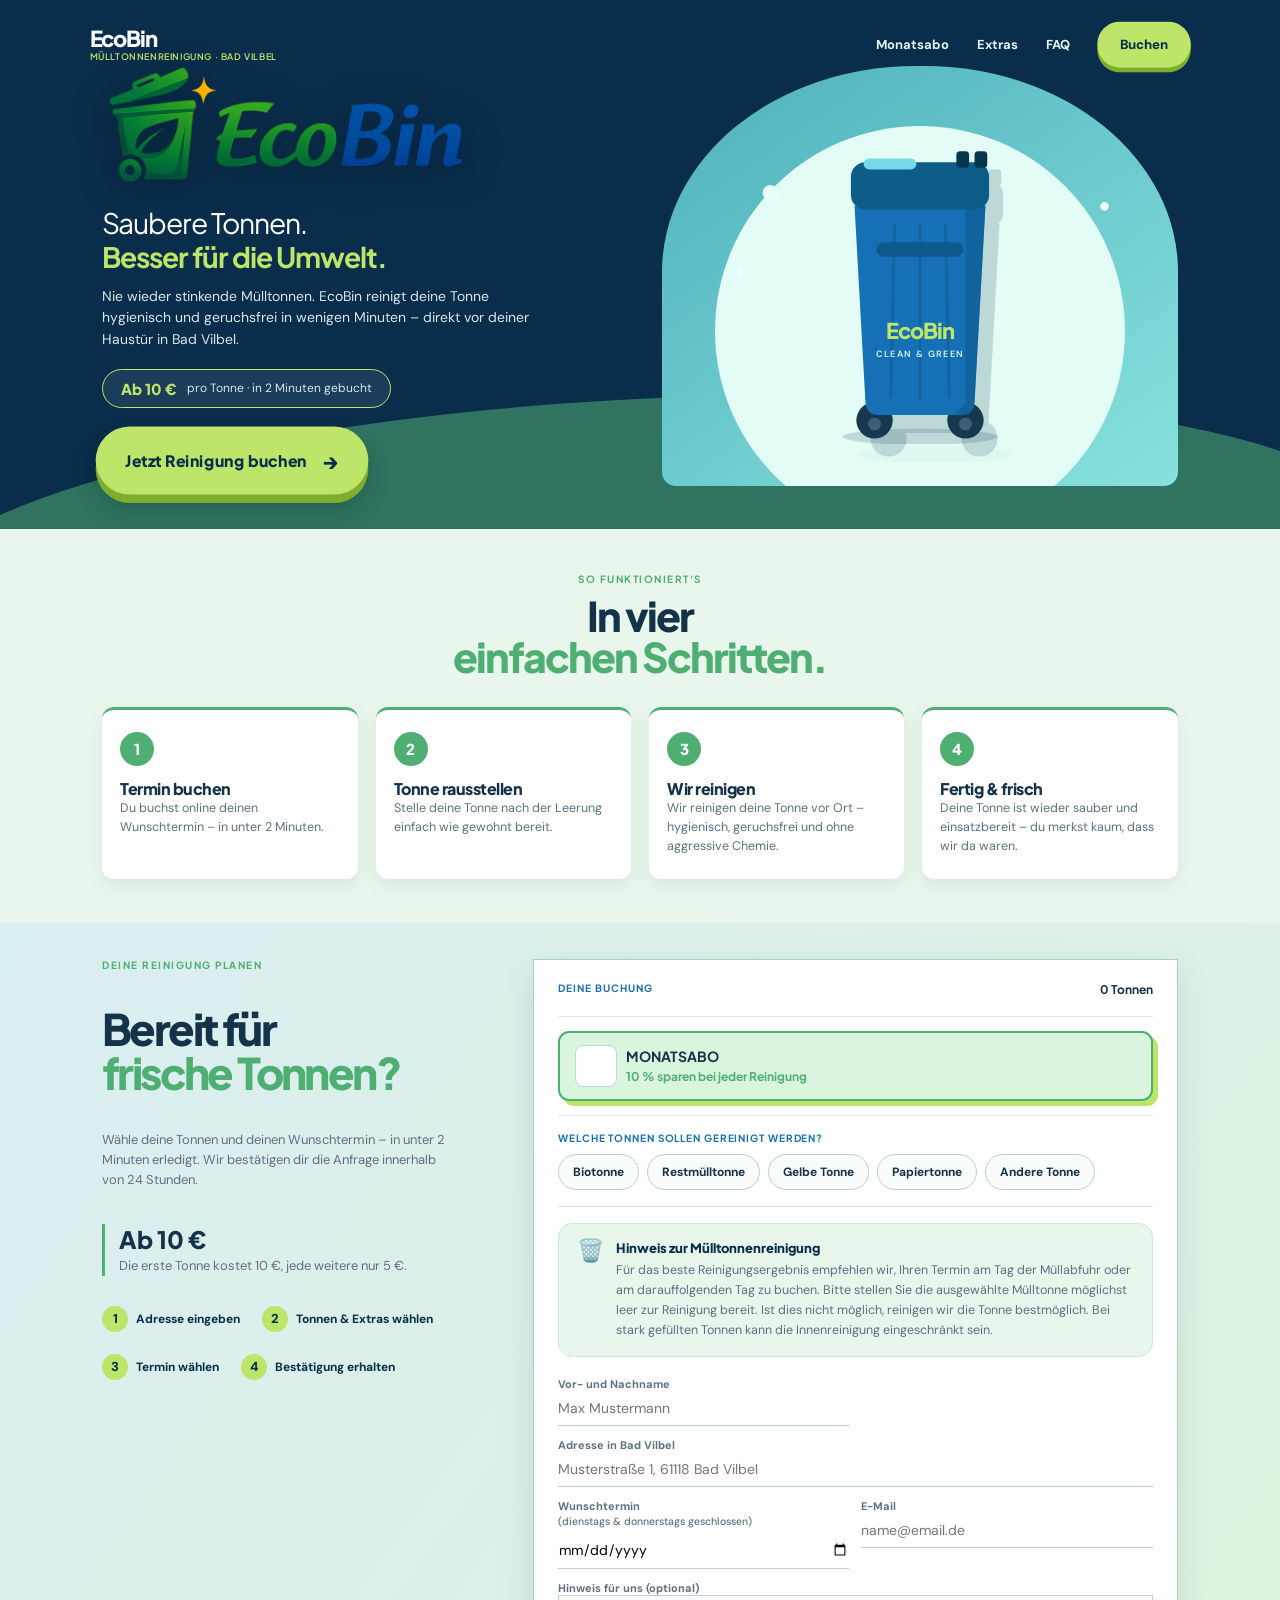
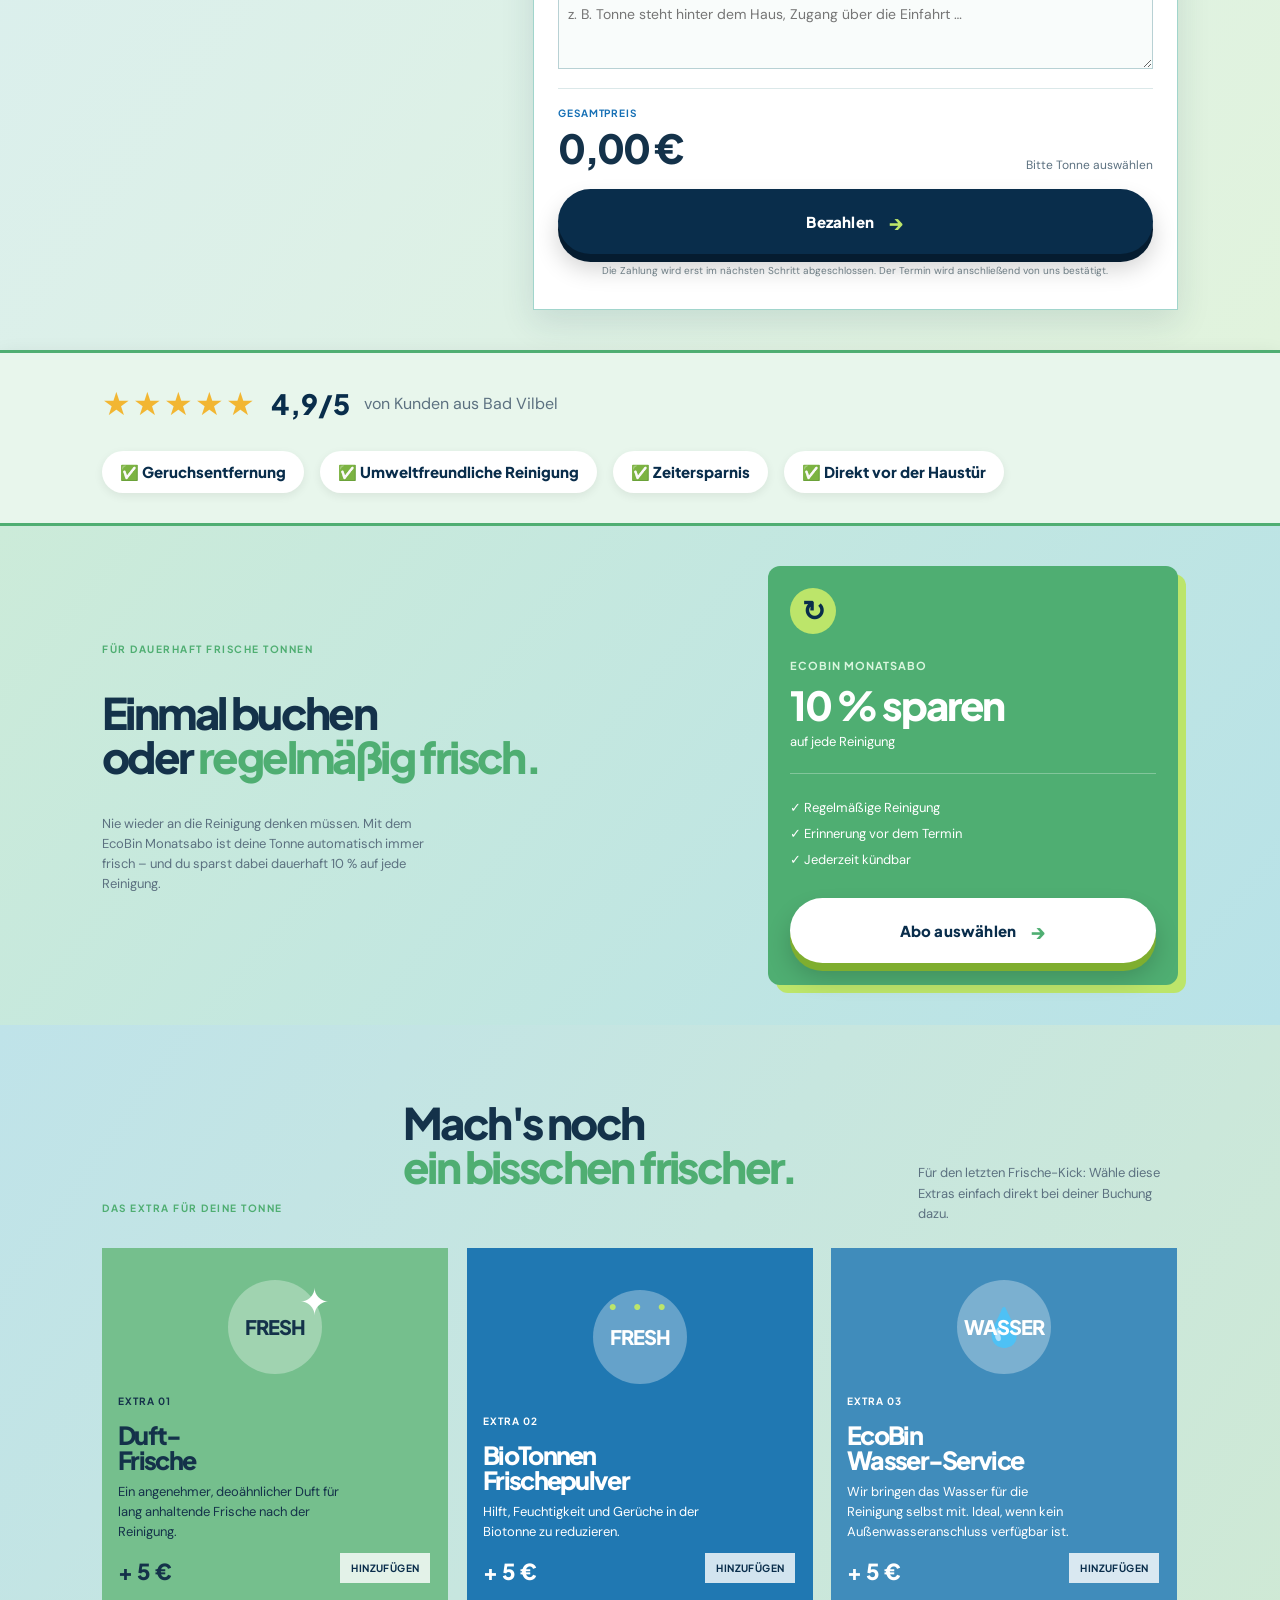
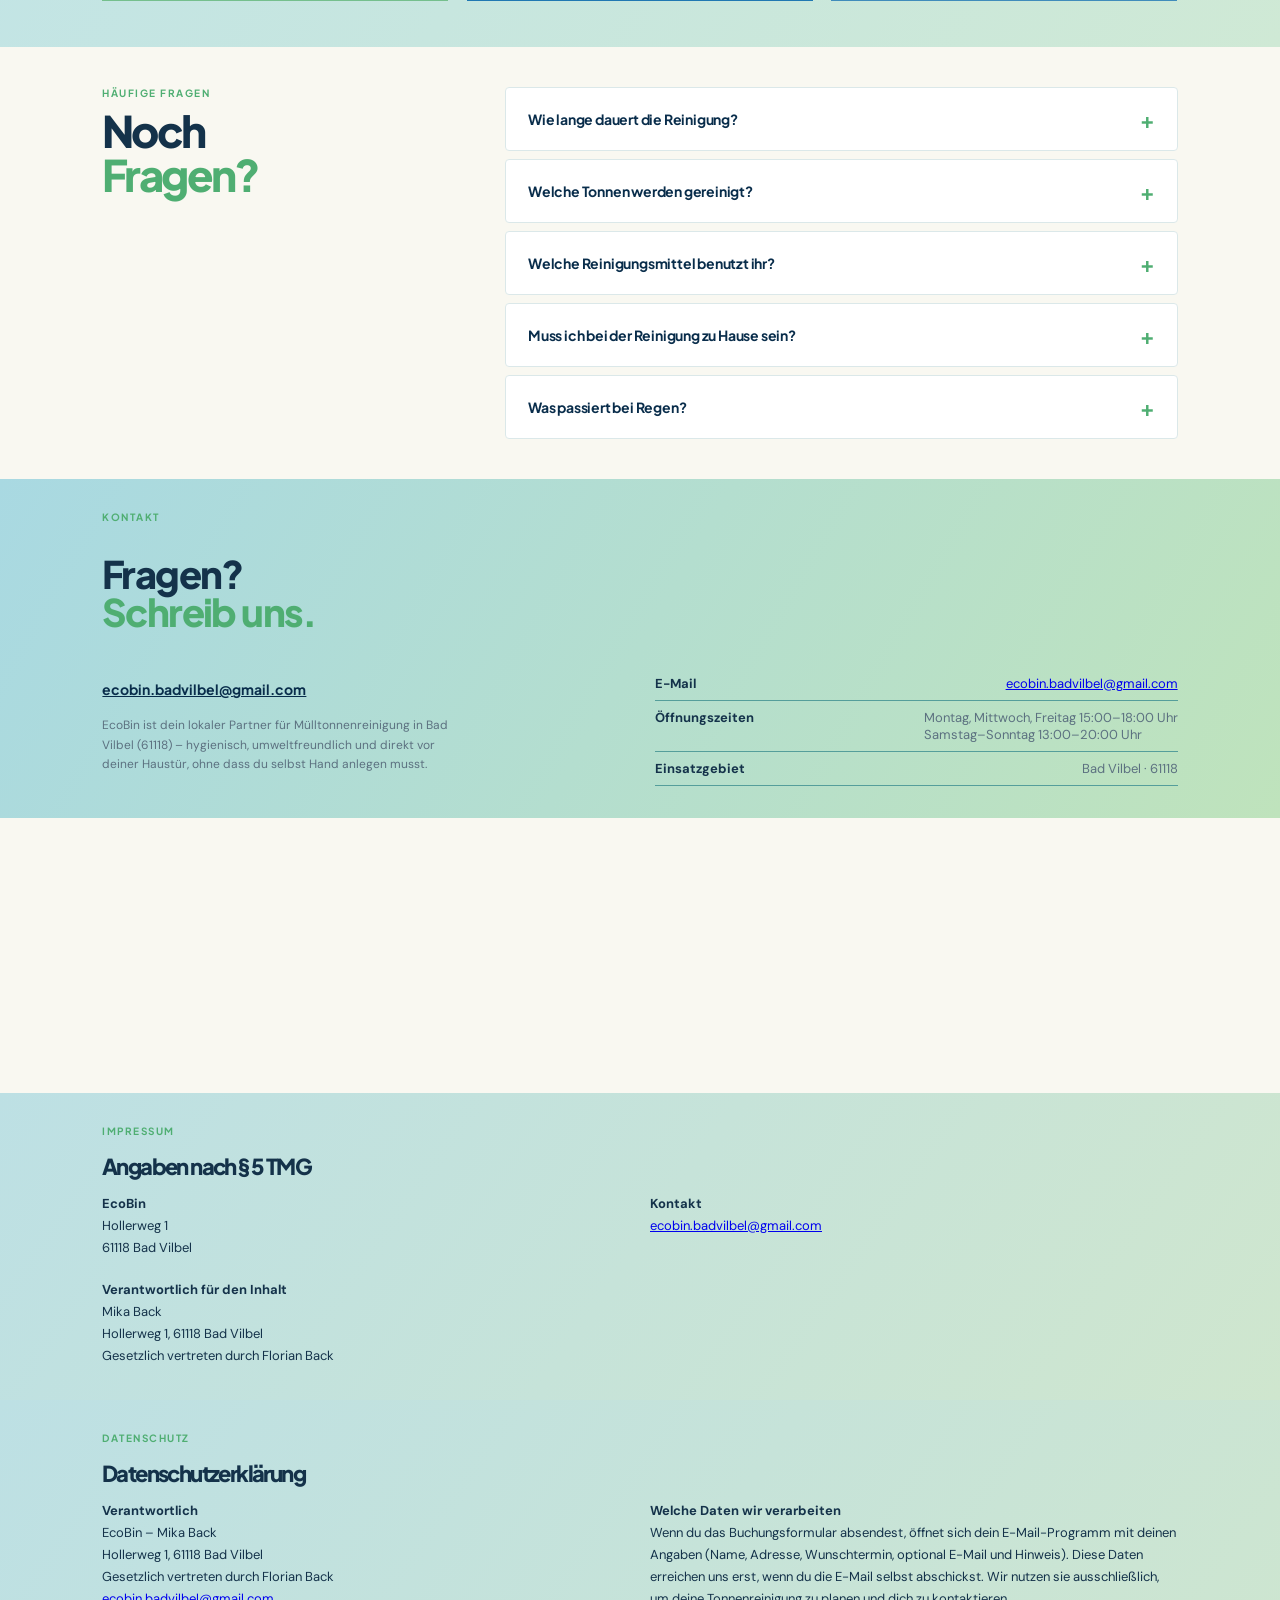
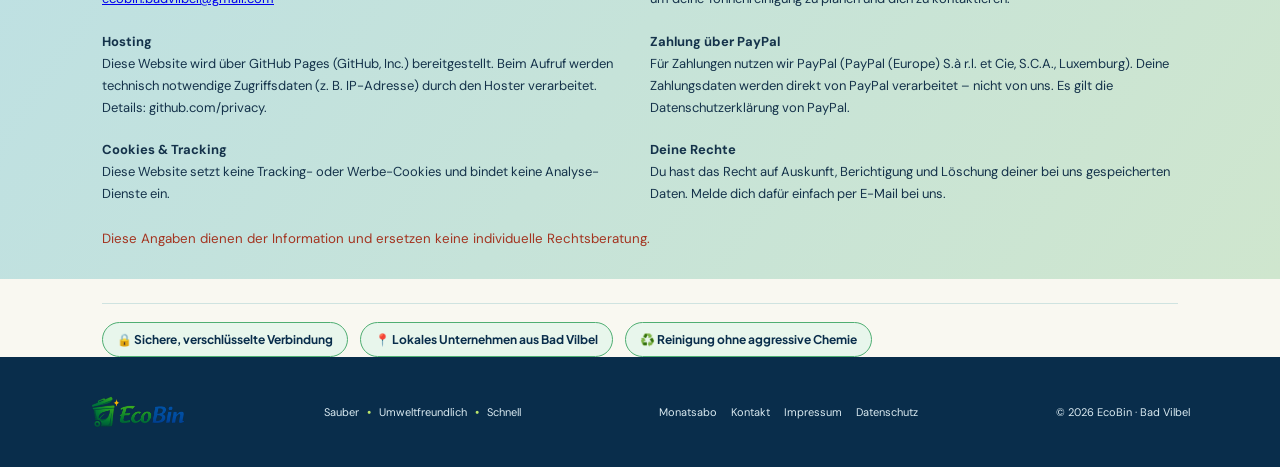
==== index.html @ 5723965d "Add files via upload" ====
<!doctype html><html lang="de"><head><meta charset="UTF-8"><meta name="viewport" content="width=device-width,initial-scale=1"><title>Mülltonnenreinigung Bad Vilbel | EcoBin – saubere Tonnen ohne Gestank</title><meta name="description" content="EcoBin reinigt deine Mülltonne in Bad Vilbel (61118) hygienisch, geruchsfrei und umweltbewusst – direkt vor deiner Haustür. Jetzt Reinigung online buchen."><meta name="keywords" content="Mülltonnenreinigung Bad Vilbel, Biotonne reinigen lassen, Mülltonnen Waschservice Frankfurt Umgebung, Tonnenreinigung"><meta property="og:title" content="EcoBin | Mülltonnenreinigung Bad Vilbel"><meta property="og:description" content="Saubere Tonnen, besser für die Umwelt. Buche deine Mülltonnenreinigung in Bad Vilbel in wenigen Klicks."><meta property="og:type" content="website"><meta property="og:image" content="https://ecobin-badvilbel.de/logo.png"><meta property="og:locale" content="de_DE"><meta name="twitter:card" content="summary"><meta name="theme-color" content="#092d4b"><link rel="canonical" href="https://ecobin-badvilbel.de/"><link rel="icon" href="logo.png"><link rel="apple-touch-icon" href="logo.png"><link rel="preconnect" href="https://fonts.googleapis.com"><link rel="preconnect" href="https://fonts.gstatic.com" crossorigin><link href="https://fonts.googleapis.com/css2?family=DM+Sans:wght@400;500;600;700&family=Plus+Jakarta+Sans:wght@600;700;800&display=swap" rel="stylesheet"><link rel="stylesheet" href="styles.css"><script type="application/ld+json">{"@context":"https://schema.org","@type":"LocalBusiness","name":"EcoBin","description":"Mülltonnenreinigung in Bad Vilbel – hygienisch, geruchsfrei und umweltbewusst.","areaServed":{"@type":"City","name":"Bad Vilbel"},"address":{"@type":"PostalAddress","addressLocality":"Bad Vilbel","postalCode":"61118","addressCountry":"DE"},"priceRange":"€€"}</script></head><body>
<a class="skip-link" href="#top">Zum Inhalt springen</a>
<header class="header"><a class="brand" href="#top"><span>EcoBin</span><small class="brand-tag">Mülltonnenreinigung · Bad Vilbel</small></a><button class="menu" type="button" aria-label="Menü öffnen" aria-expanded="false" aria-controls="site-nav"><i></i><i></i></button><nav id="site-nav"><a href="#abo">Monatsabo</a><a href="#extras">Extras</a><a href="#faq">FAQ</a><a class="nav-button" href="#buchen">Buchen</a></nav></header><main id="top">
<section class="hero"><div class="hero-copy"><img class="hero-logo-img" src="logo.png" alt="EcoBin Logo" width="368" height="130"><p class="hero-slogan">Saubere Tonnen.<br><strong>Besser für die Umwelt.</strong></p><p class="lead">Nie wieder stinkende Mülltonnen. EcoBin reinigt deine Tonne hygienisch und geruchsfrei in wenigen Minuten – direkt vor deiner Haustür in Bad Vilbel.</p><div class="hero-price-badge"><b>Ab 10 €</b><span>pro Tonne · in 2 Minuten gebucht</span></div><a class="button green-button" href="#buchen">Jetzt Reinigung buchen <span>→</span></a></div><div class="hero-art"><div class="halo"></div><div class="drop drop-one">●</div><div class="drop drop-two">●</div><div class="sparkle spark-one">✦</div><div class="sparkle spark-two">✦</div><div class="hero-bin"><svg viewBox="0 0 200 330" xmlns="http://www.w3.org/2000/svg" role="img" aria-label="Blaue Mülltonne vor dem Haus"><ellipse cx="100" cy="322" rx="85" ry="9" fill="#04263d" opacity=".16"/><circle cx="50" cy="304" r="20" fill="#17384f"/><circle cx="150" cy="304" r="20" fill="#17384f"/><circle cx="50" cy="308" r="7" fill="#3d5f78"/><circle cx="150" cy="308" r="7" fill="#3d5f78"/><path d="M28,68 L172,68 L160,284 Q159,298 145,298 L55,298 Q41,298 40,284 Z" fill="#1670b5"/><path d="M150,68 L172,68 L160,284 Q159,298 145,298 L138,298 L150,284 Z" fill="#0d598b" opacity=".55"/><line x1="72" y1="90" x2="68" y2="278" stroke="#0d598b" stroke-width="3" opacity=".5" stroke-linecap="round"/><line x1="100" y1="90" x2="100" y2="282" stroke="#0d598b" stroke-width="3" opacity=".5" stroke-linecap="round"/><line x1="128" y1="90" x2="132" y2="278" stroke="#0d598b" stroke-width="3" opacity=".5" stroke-linecap="round"/><rect x="52" y="108" width="96" height="16" rx="8" fill="#0d598b"/><text x="100" y="215" text-anchor="middle" font-family="'Plus Jakarta Sans',sans-serif" font-weight="800" font-size="24" letter-spacing="-1" fill="#bce56a">EcoBin</text><text x="100" y="234" text-anchor="middle" font-family="'DM Sans',sans-serif" font-weight="600" font-size="10" letter-spacing="1.5" fill="#d5f6f6">CLEAN &amp; GREEN</text><rect x="24" y="20" width="152" height="52" rx="16" fill="#0e5d89"/><rect x="140" y="8" width="14" height="18" rx="4" fill="#06364d"/><rect x="160" y="8" width="14" height="18" rx="4" fill="#06364d"/><rect x="38" y="16" width="58" height="12" rx="6" fill="#75d9e7"/></svg></div></div></section>
<section class="process reveal" id="ablauf"><div class="process-head"><p class="eyebrow blue">SO FUNKTIONIERT'S</p><h2>In vier<br><em>einfachen Schritten.</em></h2></div><ol class="process-steps"><li><span>1</span><div><h3>Termin buchen</h3><p>Du buchst online deinen Wunschtermin – in unter 2 Minuten.</p></div></li><li><span>2</span><div><h3>Tonne rausstellen</h3><p>Stelle deine Tonne nach der Leerung einfach wie gewohnt bereit.</p></div></li><li><span>3</span><div><h3>Wir reinigen</h3><p>Wir reinigen deine Tonne vor Ort – hygienisch, geruchsfrei und ohne aggressive Chemie.</p></div></li><li><span>4</span><div><h3>Fertig &amp; frisch</h3><p>Deine Tonne ist wieder sauber und einsatzbereit – du merkst kaum, dass wir da waren.</p></div></li></ol></section>
<section class="booking" id="buchen"><div class="booking-title reveal"><p class="eyebrow blue">DEINE REINIGUNG PLANEN</p><h2>Bereit für<br><em>frische Tonnen?</em></h2><p>Wähle deine Tonnen und deinen Wunschtermin – in unter 2 Minuten erledigt. Wir bestätigen dir die Anfrage innerhalb von 24 Stunden.</p><div class="price-rule"><b>Ab 10 €</b><span>Die erste Tonne kostet 10 €, jede weitere nur 5 €.</span></div><ol class="steps"><li><b>1</b><span>Adresse eingeben</span></li><li><b>2</b><span>Tonnen &amp; Extras wählen</span></li><li><b>3</b><span>Termin wählen</span></li><li><b>4</b><span>Bestätigung erhalten</span></li></ol></div><form id="booking-form" class="booking-form reveal"><div class="form-top"><span>DEINE BUCHUNG</span><strong id="summary-count">0 Tonnen</strong></div><div class="subscription-row"><label class="subscription-check"><input id="subscription-toggle" type="checkbox"><span></span><b>MONATSABO<br><small>10 % sparen bei jeder Reinigung</small></b></label></div><div class="bin-select" role="group" aria-labelledby="bin-select-label"><small id="bin-select-label">WELCHE TONNEN SOLLEN GEREINIGT WERDEN?</small><div class="bin-checkboxes"><div class="bin-item"><label><input type="checkbox" name="binType" value="Biotonne"><span>Biotonne</span></label><div class="bin-item-qty" data-std-key="Biotonne" hidden><button type="button" data-std-qty="-1" aria-label="Weniger Biotonnen">−</button><output>1</output><button type="button" data-std-qty="1" aria-label="Mehr Biotonnen">+</button><input type="hidden" name="binQtyBiotonne" value="1"></div></div><div class="bin-item"><label><input type="checkbox" name="binType" value="Restmülltonne"><span>Restmülltonne</span></label><div class="bin-item-qty" data-std-key="Restmülltonne" hidden><button type="button" data-std-qty="-1" aria-label="Weniger Restmülltonnen">−</button><output>1</output><button type="button" data-std-qty="1" aria-label="Mehr Restmülltonnen">+</button><input type="hidden" name="binQtyRestmuelltonne" value="1"></div></div><div class="bin-item"><label><input type="checkbox" name="binType" value="Gelbe Tonne"><span>Gelbe Tonne</span></label><div class="bin-item-qty" data-std-key="Gelbe Tonne" hidden><button type="button" data-std-qty="-1" aria-label="Weniger Gelbe Tonnen">−</button><output>1</output><button type="button" data-std-qty="1" aria-label="Mehr Gelbe Tonnen">+</button><input type="hidden" name="binQtyGelbeTonne" value="1"></div></div><div class="bin-item"><label><input type="checkbox" name="binType" value="Papiertonne"><span>Papiertonne</span></label><div class="bin-item-qty" data-std-key="Papiertonne" hidden><button type="button" data-std-qty="-1" aria-label="Weniger Papiertonnen">−</button><output>1</output><button type="button" data-std-qty="1" aria-label="Mehr Papiertonnen">+</button><input type="hidden" name="binQtyPapiertonne" value="1"></div></div><div class="bin-item"><label><input id="bin-other-check" type="checkbox" name="binType" value="Andere Tonne"><span>Andere Tonne</span></label></div></div><div id="bin-other-wrap" class="bin-other-field" hidden><small>Wie viele Tonnen der jeweiligen Art?</small><div class="bin-other-qty"><div class="bin-qty-row" data-key="normal"><div><b>Sonstige Tonne</b><small>z. B. Elektronikmülltonne · gleiche Größe wie eine normale Tonne, aber keine Bio-, Rest-, Gelbe oder Papiertonne</small></div><div class="quantity"><button type="button" data-qty="-1">−</button><output>0</output><button type="button" data-qty="1">+</button><input type="hidden" name="otherBinQtyNormal" value="0"></div></div><div class="bin-qty-row" data-key="gross"><div><b>Große Mülltonne</b><small>15 € je Tonne</small></div><div class="quantity"><button type="button" data-qty="-1">−</button><output>0</output><button type="button" data-qty="1">+</button><input type="hidden" name="otherBinQtyGross" value="0"></div></div><div class="bin-qty-row" data-key="container"><div><b>Container</b><small>30 € je Container</small></div><div class="quantity"><button type="button" data-qty="-1">−</button><output>0</output><button type="button" data-qty="1">+</button><input type="hidden" name="otherBinQtyContainer" value="0"></div></div></div><label class="bin-other-desc">Beschreibung<textarea name="otherBinDescription" placeholder="z. B. Standort, Größe, Zugang …"></textarea></label></div></div><div class="info-notice"><span class="info-notice-icon" aria-hidden="true">🗑️</span><div><strong>Hinweis zur Mülltonnenreinigung</strong><p>Für das beste Reinigungsergebnis empfehlen wir, Ihren Termin am Tag der Müllabfuhr oder am darauffolgenden Tag zu buchen. Bitte stellen Sie die ausgewählte Mülltonne möglichst leer zur Reinigung bereit. Ist dies nicht möglich, reinigen wir die Tonne bestmöglich. Bei stark gefüllten Tonnen kann die Innenreinigung eingeschränkt sein.</p></div></div><div class="form-grid"><label>Vor- und Nachname<input required name="name" placeholder="Max Mustermann" autocomplete="name"></label><label class="wide">Adresse in Bad Vilbel<input required name="address" placeholder="Musterstraße 1, 61118 Bad Vilbel" autocomplete="street-address"></label><label>Wunschtermin <small class="closed-note">(dienstags &amp; donnerstags geschlossen)</small><input id="requested-date" required name="date" type="date"></label><label>E-Mail<input id="customer-email" required name="email" type="email" placeholder="name@email.de" autocomplete="email"></label><label class="wide">Hinweis für uns (optional)<textarea name="note" placeholder="z. B. Tonne steht hinter dem Haus, Zugang über die Einfahrt …"></textarea></label></div><p id="validation-message" class="validation-message" hidden></p><div class="booking-total"><div><small>GESAMTPREIS</small><strong id="total-price">0,00 €</strong></div><p id="price-note">Bitte Tonne auswählen</p></div><button class="button dark-button" type="submit">Bezahlen <span>→</span></button><p class="form-legal">Die Zahlung wird erst im nächsten Schritt abgeschlossen. Der Termin wird anschließend von uns bestätigt.</p></form></section>
<section class="trust-bar"><div class="trust-rating" role="img" aria-label="Bewertung 4,9 von 5 Sternen, von Kunden aus Bad Vilbel"><span class="stars" aria-hidden="true">★★★★★</span><b aria-hidden="true">4,9/5</b><span aria-hidden="true">von Kunden aus Bad Vilbel</span></div><ul class="trust-points"><li>✅ Geruchsentfernung</li><li>✅ Umweltfreundliche Reinigung</li><li>✅ Zeitersparnis</li><li>✅ Direkt vor der Haustür</li></ul></section>
<section class="subscription" id="abo"><div class="subscription-copy reveal"><p class="eyebrow blue">FÜR DAUERHAFT FRISCHE TONNEN</p><h2>Einmal buchen<br>oder <em>regelmäßig frisch.</em></h2><p>Nie wieder an die Reinigung denken müssen. Mit dem EcoBin Monatsabo ist deine Tonne automatisch immer frisch – und du sparst dabei dauerhaft 10 % auf jede Reinigung.</p></div><div class="abo-card reveal"><div class="abo-icon">↻</div><p>EcoBin Monatsabo</p><h3>10 % sparen</h3><span>auf jede Reinigung</span><ul><li>✓ Regelmäßige Reinigung</li><li>✓ Erinnerung vor dem Termin</li><li>✓ Jederzeit kündbar</li></ul><a href="#buchen" data-select-subscription class="button green-button">Abo auswählen <span>→</span></a></div></section>
<section class="extras" id="extras"><div class="extras-head reveal"><p class="eyebrow blue">DAS EXTRA FÜR DEINE TONNE</p><h2>Mach's noch<br><em>ein bisschen frischer.</em></h2><p>Für den letzten Frische-Kick: Wähle diese Extras einfach direkt bei deiner Buchung dazu.</p></div><div class="extras-grid"><article class="extra-card green reveal"><div class="extra-art deodorizer"><span>✦</span><b>FRESH</b></div><div><small>EXTRA 01</small><h3>Duft-<br>Frische</h3><p>Ein angenehmer, deoähnlicher Duft für lang anhaltende Frische nach der Reinigung.</p><strong>+ 5 €</strong></div><label><input class="extra-input" type="checkbox" value="Duft-Frische" data-price="5"><span class="add-label">Hinzufügen</span></label></article><article class="extra-card blue reveal"><div class="extra-art bio-powder"><span>● ● ●</span><b>FRESH</b></div><div><small>EXTRA 02</small><h3>BioTonnen<br>Frischepulver</h3><p>Hilft, Feuchtigkeit und Gerüche in der Biotonne zu reduzieren.</p><strong>+ 5 €</strong></div><label><input class="extra-input" type="checkbox" value="BioTonnen Frischepulver" data-price="5"><span class="add-label">Hinzufügen</span></label></article><article class="extra-card water-card reveal"><div class="extra-art"><span>💧</span><b>WASSER</b></div><div><small>EXTRA 03</small><h3>EcoBin<br>Wasser-Service</h3><p>Wir bringen das Wasser für die Reinigung selbst mit. Ideal, wenn kein Außenwasseranschluss verfügbar ist.</p><strong>+ 5 €</strong></div><label><input id="water-extra" class="extra-input" type="checkbox" value="EcoBin Wasser-Service" data-price="5"><span class="add-label">Hinzufügen</span></label></article></div></section>
<section class="faq" id="faq"><div class="faq-head reveal"><p class="eyebrow blue">HÄUFIGE FRAGEN</p><h2>Noch<br><em>Fragen?</em></h2></div><div class="faq-list reveal"><details><summary>Wie lange dauert die Reinigung?</summary><p>In der Regel ist deine Tonne innerhalb weniger Minuten wieder sauber und einsatzbereit – du merkst kaum, dass wir da waren.</p></details><details><summary>Welche Tonnen werden gereinigt?</summary><p>Wir reinigen Rest-, Bio- und Papiertonnen aller gängigen Größen. Bei Bedarf sprich uns einfach im Hinweisfeld deiner Buchung an.</p></details><details><summary>Welche Reinigungsmittel benutzt ihr?</summary><p>Wir reinigen mit Zitronensäure, Natron und Essig – bewährte, umweltfreundliche Hausmittel, die zuverlässig Kalk, Schmutz und Gerüche entfernen, ohne unnötig zu belasten.</p></details><details><summary>Muss ich bei der Reinigung zu Hause sein?</summary><p>Nur wenn kein Außenwasseranschluss verfügbar ist. Alternativ bringt unser Wasser-Service das Wasser einfach selbst mit.</p></details><details><summary>Was passiert bei Regen?</summary><p>Regen ist kein Problem – deine Tonne wird trotzdem gereinigt. Nur bei Unwetter oder Sturm verschieben wir den Termin kurzfristig und melden uns rechtzeitig bei dir.</p></details></div></section>
<section class="contact-section" id="kontakt"><div><p class="eyebrow blue">KONTAKT</p><h2>Fragen?<br><em>Schreib uns.</em></h2><p><a class="email-link" href="mailto:ecobin.badvilbel@gmail.com">ecobin.badvilbel@gmail.com</a></p><p class="seo-text">EcoBin ist dein lokaler Partner für Mülltonnenreinigung in Bad Vilbel (61118) – hygienisch, umweltfreundlich und direkt vor deiner Haustür, ohne dass du selbst Hand anlegen musst.</p></div><div class="contact-details"><p><b>E-Mail</b><span><a href="mailto:ecobin.badvilbel@gmail.com">ecobin.badvilbel@gmail.com</a></span></p><p><b>Öffnungszeiten</b><span>Montag, Mittwoch, Freitag 15:00–18:00 Uhr<br>Samstag–Sonntag 13:00–20:00 Uhr</span></p><p><b>Einsatzgebiet</b><span>Bad Vilbel · 61118</span></p></div></section>
<section class="map-section reveal"><iframe title="EcoBin Einsatzgebiet Bad Vilbel" loading="lazy" referrerpolicy="no-referrer-when-downgrade" src="https://www.google.com/maps?q=Bad+Vilbel,61118&output=embed"></iframe></section>
<section class="impressum" id="impressum"><p class="eyebrow blue">IMPRESSUM</p><h2>Angaben nach § 5 TMG</h2><div class="legal-grid"><p><b>EcoBin</b><br>Hollerweg 1<br>61118 Bad Vilbel</p><p><b>Kontakt</b><br><a href="mailto:ecobin.badvilbel@gmail.com">ecobin.badvilbel@gmail.com</a></p><p><b>Verantwortlich für den Inhalt</b><br>Mika Back<br>Hollerweg 1, 61118 Bad Vilbel<br>Gesetzlich vertreten durch Florian Back</p></div></section><section class="impressum" id="datenschutz"><p class="eyebrow blue">DATENSCHUTZ</p><h2>Datenschutzerklärung</h2><div class="legal-grid"><p><b>Verantwortlich</b><br>EcoBin – Mika Back<br>Hollerweg 1, 61118 Bad Vilbel<br>Gesetzlich vertreten durch Florian Back<br><a href="mailto:ecobin.badvilbel@gmail.com">ecobin.badvilbel@gmail.com</a></p><p><b>Welche Daten wir verarbeiten</b><br>Wenn du das Buchungsformular absendest, öffnet sich dein E-Mail-Programm mit deinen Angaben (Name, Adresse, Wunschtermin, optional E-Mail und Hinweis). Diese Daten erreichen uns erst, wenn du die E-Mail selbst abschickst. Wir nutzen sie ausschließlich, um deine Tonnenreinigung zu planen und dich zu kontaktieren.</p><p><b>Hosting</b><br>Diese Website wird über GitHub Pages (GitHub, Inc.) bereitgestellt. Beim Aufruf werden technisch notwendige Zugriffsdaten (z. B. IP-Adresse) durch den Hoster verarbeitet. Details: github.com/privacy.</p><p><b>Zahlung über PayPal</b><br>Für Zahlungen nutzen wir PayPal (PayPal (Europe) S.à r.l. et Cie, S.C.A., Luxemburg). Deine Zahlungsdaten werden direkt von PayPal verarbeitet – nicht von uns. Es gilt die Datenschutzerklärung von PayPal.</p><p><b>Cookies &amp; Tracking</b><br>Diese Website setzt keine Tracking- oder Werbe-Cookies und bindet keine Analyse-Dienste ein.</p><p><b>Deine Rechte</b><br>Du hast das Recht auf Auskunft, Berichtigung und Löschung deiner bei uns gespeicherten Daten. Melde dich dafür einfach per E-Mail bei uns.</p></div><small>Diese Angaben dienen der Information und ersetzen keine individuelle Rechtsberatung.</small></section>
<section class="mini-trust reveal"><ul><li>🔒 Sichere, verschlüsselte Verbindung</li><li>📍 Lokales Unternehmen aus Bad Vilbel</li><li>♻️ Reinigung ohne aggressive Chemie</li></ul></section></main>
<div id="water-modal" class="modal" hidden><div class="modal-card water-choice"><p class="eyebrow blue">WASSER FÜR DEINE REINIGUNG</p><h3>Wie können wir die Tonne reinigen?</h3><p>Für die Reinigung brauchen wir Wasser. Bitte wähle eine der beiden Möglichkeiten aus:</p><label><input type="radio" name="water-choice" value="customer"><span><b>Außenwasseranschluss / Anwesenheit</b><small>Ich bin im bestätigten Zeitfenster zu Hause oder ein Außenwasseranschluss ist zugänglich. + 0 €</small></span></label><label><input type="radio" name="water-choice" value="service"><span><b>EcoBin Wasser-Service</b><small>EcoBin bringt Wasser selbst mit. + 5 €</small></span></label><p id="water-error" class="validation-message" hidden>Bitte wähle eine Möglichkeit aus.</p><button id="water-confirm" class="button green-button" type="button">Weiter zur Zahlung <span>→</span></button></div></div>
<div id="extras-modal" class="modal" hidden><div class="modal-card"><button id="modal-close" type="button">×</button><p class="eyebrow blue">KLEINE EXTRAS, GROSSE FRISCHE</p><h3>Möchtest du deiner Tonne noch etwas Gutes tun?</h3><p>Wähle deine Extras – oder fahre ohne Änderung fort.</p><div class="modal-options"><label><input id="modal-duft" type="checkbox"><span><b>Duft-Frische</b><small>+ 5 € · Frischer, deoähnlicher Duft</small></span></label><label><input id="modal-pulver" type="checkbox"><span><b>BioTonnen Frischepulver</b><small>+ 5 € · Hilft gegen Feuchtigkeit & Gerüche</small></span></label></div><div class="modal-actions"><button id="modal-continue" class="button green-button" type="button">Ohne Änderung fortfahren</button><button id="modal-add" class="button dark-button" type="button">Auswahl übernehmen</button></div></div></div>
<div id="payment-modal" class="modal" hidden><div class="modal-card"><button id="payment-close" type="button">×</button><p class="eyebrow blue">ZAHLUNG</p><h3>Fast geschafft.</h3><p>Deine Buchung beträgt <b id="payment-price">10,00 €</b>. Für echte Zahlungen muss hier noch PayPal oder Stripe verbunden werden.</p><div class="payment-method"><span>PayPal</span><small>Verbindung erforderlich</small></div><div class="payment-method"><span>Kreditkarte</span><small>Stripe-Verbindung erforderlich</small></div></div></div>
<footer><a class="brand" href="#top"><img class="footer-logo-img" src="logo.png" alt="EcoBin Logo" width="96" height="34"></a><p>Sauber <b>•</b> Umweltfreundlich <b>•</b> Schnell</p><div><a href="#abo">Monatsabo</a><a href="#kontakt">Kontakt</a><a href="#impressum">Impressum</a><a href="#datenschutz">Datenschutz</a></div><small>© 2026 EcoBin · Bad Vilbel</small></footer><a href="#buchen" class="sticky-cta">Jetzt buchen <span>→</span></a>
<script src="script.js"></script><script src="paypal.js"></script></body></html>
---- styles.css ----
:root{--navy:#092d4b;--blue:#1670b5;--sky:#75d9e7;--green:#4fae72;--lime:#bce56a;--mint:#e8f6ec;--cream:#f9f8f1;--ink:#14324a;--muted:#5c7180;--sans:'DM Sans',sans-serif;--display:'Plus Jakarta Sans',sans-serif}*{box-sizing:border-box}html{scroll-behavior:smooth}body{margin:0;background:var(--cream);color:var(--ink);font-family:var(--sans)}.header{height:88px;display:flex;align-items:center;justify-content:space-between;padding:0 clamp(24px,7vw,112px);position:absolute;width:100%;z-index:5}.brand{font:800 22px var(--display);letter-spacing:-1.2px;text-decoration:none;color:#fff;display:flex;flex-direction:column;align-items:flex-start;gap:2px;line-height:1}.brand-tag{font:700 9px var(--display);letter-spacing:.6px;text-transform:uppercase;color:var(--lime);font-weight:600}nav{display:flex;gap:28px;align-items:center}nav a{font-size:13px;font-weight:700;color:#e4f4f5;text-decoration:none}.nav-button{background:var(--lime);padding:14px 22px;border-radius:999px;color:var(--navy)!important;font-weight:800;box-shadow:0 5px 0 #7fae2f}.nav-button b{color:var(--lime);font-size:19px;margin-left:8px}.menu{display:none}.hero{min-height:0;background:var(--navy);color:#fff;padding:60px clamp(24px,8vw,120px) 36px;display:grid;grid-template-columns:1.04fr .96fr;align-items:center;position:relative;overflow:hidden}.hero:after{content:'';position:absolute;z-index:0;bottom:-210px;left:-8%;width:116%;height:340px;background:var(--green);border-radius:50% 50% 0 0;transform:rotate(-3deg);opacity:.55}.eyebrow{font:700 10px var(--display);letter-spacing:1.5px;margin:0 0 10px;color:var(--lime)}.eyebrow.blue{color:var(--green)}.hero-logo-img{height:130px;width:auto;display:block;margin-bottom:6px;filter:drop-shadow(0 6px 18px #00000040)}.hero-slogan{font:400 clamp(20px,2.2vw,30px) var(--display);letter-spacing:-1px;line-height:1.2;margin:16px 0 0}.hero-slogan strong{color:var(--lime)}.lead{max-width:435px;color:#d7e7ec;line-height:1.55;font-size:14px;margin:12px 0 18px}.button{font:800 15px var(--display);letter-spacing:.2px;padding:20px 28px;border-radius:999px;border:0;text-decoration:none;display:inline-flex;align-items:center;justify-content:center;gap:14px;cursor:pointer;transition:transform .15s ease,box-shadow .15s ease}.button:active{transform:scale(.97)}.button span{font-size:20px}.green-button{background:var(--lime);color:var(--navy);box-shadow:0 8px 0 #7fae2f,0 14px 24px #00000030}.green-button span{color:var(--navy)}.green-button:hover{transform:translateY(-2px)}.hero-art{height:420px;background:linear-gradient(145deg,#4eb0bd,#87e2dc);border-radius:49% 49% 14px 14px;position:relative;overflow:hidden;z-index:1}.halo{position:absolute;width:410px;height:410px;border-radius:50%;background:#e4fcf6;left:50%;top:60px;transform:translateX(-50%)}.hero-bin{position:absolute;z-index:2;width:184px;height:300px;bottom:42px;left:50%;transform:translateX(-50%);filter:drop-shadow(14px 18px 0 #06364d2d)}.hero-bin svg{width:100%;height:100%;display:block}.drop,.sparkle{z-index:3;position:absolute;color:#e9fffe}.drop{font-size:36px}.drop-one{left:19%;top:24%;animation:float 4s ease-in-out infinite}.drop-two{right:13%;top:30%;font-size:20px;animation:float 3s 1s ease-in-out infinite}.sparkle{font-size:27px}.spark-one{left:13%;top:45%;animation:twinkle 2.2s infinite}.spark-two{right:16%;bottom:29%;font-size:18px;animation:twinkle 2.2s 1s infinite}.subscription h2,.booking h2,.extras h2{font:800 clamp(30px,3.4vw,48px) var(--display);letter-spacing:-2.6px;line-height:1}.subscription h2 em,.booking h2 em,.extras h2 em{font-style:normal;color:var(--green)}.subscription-copy>p:not(.eyebrow),.booking-title>p:not(.eyebrow),.extras-head>p:not(.eyebrow){font-size:13px;color:var(--muted);line-height:1.55;max-width:350px;margin-top:14px}.trust-bar{background:var(--mint);padding:30px clamp(24px,8vw,120px);display:flex;align-items:center;justify-content:space-between;flex-wrap:wrap;gap:26px;border-top:3px solid var(--green);border-bottom:3px solid var(--green);box-shadow:0 4px 18px #00000014}.trust-rating{display:flex;align-items:center;gap:14px;font-size:16px;color:var(--muted)}.trust-rating .stars{color:#f2b632;font-size:32px;letter-spacing:2px}.trust-rating b{font:800 28px var(--display);color:var(--navy)}.trust-points{list-style:none;display:flex;gap:16px;margin:0;padding:0;flex-wrap:wrap}.trust-points li{font:800 15px var(--display);color:var(--navy);background:#fff;padding:11px 18px;border-radius:999px;box-shadow:0 3px 10px #00000012}.faq{padding:40px clamp(24px,8vw,120px);background:var(--cream);display:grid;grid-template-columns:.7fr 1.3fr;gap:40px}.faq h2{font:800 clamp(30px,3.4vw,48px) var(--display);letter-spacing:-2.6px;line-height:1;margin:0}.faq h2 em{font-style:normal;color:var(--green)}.faq-list{display:flex;flex-direction:column;gap:8px}.faq-list details{background:#fff;border:1px solid #dbe8e9;padding:6px 22px;border-radius:4px}.faq-list summary{padding:11px 0;font:700 14px var(--display);letter-spacing:-.2px;cursor:pointer;color:var(--navy);list-style:none;display:flex;justify-content:space-between;align-items:center}.faq-list summary::-webkit-details-marker{display:none}.faq-list summary:after{content:'+';font-size:22px;color:var(--green);margin-left:12px}.faq-list details[open] summary:after{content:'–'}.faq-list p{margin:0 0 18px;font-size:13px;line-height:1.7;color:var(--muted)}@media(max-width:780px){.trust-bar{padding:24px;display:block}.trust-rating{font-size:14px}.trust-rating .stars{font-size:26px}.trust-rating b{font-size:22px}.trust-points{gap:10px;margin-top:16px}.trust-points li{font-size:13px;padding:9px 14px}.faq{padding:40px 24px;display:block}.faq-list{margin-top:35px}}.skip-link{position:absolute;left:-9999px;top:0;background:var(--lime);color:var(--navy);padding:12px 18px;font:800 13px var(--display);z-index:50;border-radius:0 0 8px 0;text-decoration:none}.skip-link:focus{left:0}
.bin-select{padding:16px 0;border-bottom:1px solid #dbe8e9}.bin-select>small{font:700 10px var(--display);letter-spacing:.9px;color:var(--blue);display:block;margin-bottom:10px}.bin-checkboxes{display:flex;flex-wrap:wrap;gap:8px;align-items:flex-start}.bin-checkboxes label{display:flex;align-items:center;gap:7px;padding:9px 14px;border:1px solid #b8d1d4;border-radius:999px;font-size:12px;font-weight:700;color:var(--ink);cursor:pointer;background:#f9fcfb;transition:background .15s ease,border-color .15s ease,color .15s ease}.bin-checkboxes input{display:none}.bin-checkboxes label:has(input:checked){background:var(--green);border-color:var(--green);color:#fff}.bin-item{display:flex;flex-direction:column;align-items:center;gap:5px}.bin-item-qty{display:flex;align-items:center;gap:5px;background:#eef9f5;border:1.5px solid var(--green);border-radius:999px;padding:2px 6px}.bin-item-qty[hidden]{display:none}.bin-item-qty button{height:18px;width:18px;border:0;background:transparent;color:var(--green);font-size:13px;font-weight:800;cursor:pointer;line-height:1;display:grid;place-items:center;padding:0}.bin-item-qty output{font:800 11px var(--display);min-width:11px;text-align:center;color:var(--ink)}.subscription-row{padding:14px 0;border-bottom:1px solid #dbe8e9}.bin-other-field{margin-top:14px}.bin-other-field>small{font:700 10px var(--display);letter-spacing:.9px;color:var(--blue);display:block;margin-bottom:8px}.bin-other-qty{display:flex;flex-direction:column;gap:9px}.bin-qty-row{display:flex;justify-content:space-between;align-items:center;gap:12px;padding:11px 14px;border:1px solid #bddbd2;border-radius:10px;background:#f4fbf7}.bin-qty-row[hidden]{display:none}.bin-qty-row b{font:700 12px var(--display);color:var(--ink);display:block}.bin-qty-row small{color:var(--muted);font-size:11px}.bin-qty-row .quantity{display:flex;align-items:center;gap:9px;margin-top:0;flex-shrink:0}.bin-qty-row .quantity button{height:28px;width:28px;border:2px solid var(--green);background:#eef9f5;color:var(--green);border-radius:50%;font-size:15px;font-weight:800;cursor:pointer;line-height:1}.bin-qty-row .quantity output{font:800 15px var(--display);min-width:14px;text-align:center}.bin-other-desc{display:block;margin-top:12px;font-size:11px;font-weight:700;color:var(--muted)}.bin-other-desc textarea{width:100%;min-height:60px;border:1px solid #b8d1d4;border-radius:8px;padding:9px;font:14px var(--sans);background:#f9fcfb;resize:vertical;margin-top:6px;box-sizing:border-box}.info-notice{display:flex;gap:12px;align-items:flex-start;background:var(--mint);border:1px solid #cdeada;border-radius:14px;padding:16px 18px;margin:16px 0 4px}.info-notice-icon{font-size:22px;line-height:1;flex-shrink:0}.info-notice strong{display:block;font:800 13px var(--display);color:var(--navy);margin-bottom:4px}.info-notice p{margin:0;font-size:12.5px;line-height:1.6;color:var(--muted)}@media(max-width:780px){.bin-checkboxes{gap:6px}.bin-checkboxes label{padding:8px 12px;font-size:11.5px}.info-notice{padding:14px;border-radius:12px}}
.steps{list-style:none;display:flex;gap:22px;margin:30px 0 0;padding:0;flex-wrap:wrap}.steps li{display:flex;align-items:center;gap:8px;font-size:12px;font-weight:700;color:var(--navy)}.steps b{height:26px;width:26px;border-radius:50%;background:var(--lime);color:var(--navy);display:grid;place-items:center;font-size:13px;font-weight:800}.sticky-cta{display:none}.email-link{display:inline-block;margin-top:18px;font:700 14px var(--display);color:var(--navy);text-decoration:underline}.map-section{padding:0 clamp(24px,8vw,120px) 50px;background:var(--cream)}.map-section iframe{width:100%;height:220px;border:0;border-radius:10px}@media(max-width:780px){.steps{gap:14px 20px}.sticky-cta{position:fixed;left:16px;right:16px;bottom:16px;z-index:15;display:none;align-items:center;justify-content:center;gap:10px;background:var(--lime);color:var(--navy);text-decoration:none;font:800 15px var(--display);padding:18px;border-radius:999px;box-shadow:0 8px 0 #7fae2f,0 14px 26px #0005}.sticky-cta.show{display:flex}.sticky-cta span{color:var(--navy);font-weight:900}.map-section{padding:0 24px 65px}}
.subscription{padding:40px clamp(24px,8vw,120px);background:#f0f8f1;display:grid;grid-template-columns:1.2fr .8fr;gap:50px;align-items:center}.abo-card{background:var(--green);color:#fff;padding:22px;border-radius:12px;box-shadow:8px 8px 0 var(--lime)}.abo-icon{height:46px;width:46px;border-radius:50%;display:grid;place-items:center;background:var(--lime);color:var(--navy);font-size:28px;font-weight:bold}.abo-card>p{font:700 11px var(--display);text-transform:uppercase;letter-spacing:1px;margin:25px 0 7px;color:#d9f6de}.abo-card h3{font:800 40px var(--display);letter-spacing:-2px;margin:0}.abo-card>span{font-size:13px}.abo-card ul{padding:21px 0 12px;list-style:none;line-height:2;font-size:13px;border-top:1px solid #ffffff4a;margin-top:22px}.abo-card .button{width:100%;background:#fff;color:var(--navy)}.abo-card .button span{color:var(--green)}.booking{padding:36px clamp(24px,8vw,120px) 40px;display:grid;grid-template-columns:.75fr 1.25fr;gap:44px}.price-rule{border-left:3px solid var(--green);padding-left:14px;max-width:355px;margin-top:34px}.price-rule b{font:800 24px var(--display);display:block}.price-rule span{font-size:13px;color:var(--muted);line-height:1.5}.booking-form{background:#fff;padding:22px 24px;box-shadow:0 12px 32px #1539531f}.form-top{display:flex;justify-content:space-between;padding-bottom:19px;border-bottom:1px solid #dbe8e9;font:700 10px var(--display);letter-spacing:1px;color:var(--blue)}.form-top strong{font-size:12px;letter-spacing:0;color:var(--ink)}.quantity-row{display:flex;justify-content:space-between;align-items:center;padding:14px 0;border-bottom:1px solid #dbe8e9}.quantity-row small,.booking-total small{font:700 10px var(--display);letter-spacing:.9px;color:var(--blue)}.quantity{display:flex;align-items:center;gap:13px;margin-top:8px}.quantity button{height:38px;width:38px;border:2px solid var(--green);background:#eef9f5;color:var(--green);border-radius:50%;font-size:22px;font-weight:800;cursor:pointer}.quantity output{font:800 23px var(--display);min-width:20px;text-align:center}.subscription-check{display:flex;align-items:center;gap:9px;font-size:12px;cursor:pointer}.subscription-check input{display:none}.subscription-check>span{height:35px;width:35px;border:1px solid #b3dbd7;border-radius:8px;position:relative}.subscription-check input:checked+span{background:var(--green);border-color:var(--green)}.subscription-check input:checked+span:after{content:'✓';position:absolute;color:#fff;font-size:20px;left:8px;top:4px}.subscription-check b{font:700 12px var(--display);line-height:1.35}.subscription-check b small{color:var(--green);letter-spacing:0}.form-grid{display:grid;grid-template-columns:1fr 1fr;gap:12px;padding:16px 0}.form-grid label{font-size:11px;font-weight:700;color:var(--muted)}
.closed-note{display:block;font-weight:500;color:var(--muted);text-transform:none;letter-spacing:0;font-size:10.5px;margin:2px 0 4px}
@keyframes date-shake{10%,90%{transform:translateX(-1px)}20%,80%{transform:translateX(2px)}30%,50%,70%{transform:translateX(-5px)}40%,60%{transform:translateX(5px)}}
.date-shake{animation:date-shake .4s;border-bottom-color:#c94a34!important}.form-grid .wide{grid-column:span 2}.form-grid input{width:100%;border:0;border-bottom:1px solid #b8d1d4;padding:8px 0;font:14px var(--sans);outline-color:var(--green);background:transparent}.booking-total{display:flex;justify-content:space-between;align-items:flex-end;padding:12px 0 16px;border-top:1px solid #dbe8e9}.booking-total strong{font:800 40px var(--display);letter-spacing:-2px;display:block}.booking-total p{font-size:12px;color:var(--muted);margin:0}.dark-button{background:var(--navy);color:#fff;width:100%;box-shadow:0 8px 0 #051c30,0 14px 24px #00000030}.dark-button span{color:var(--lime)}.form-legal{text-align:center;font-size:10px;color:#75868e}.form-success{background:#e4f7e9;color:#18553a;padding:14px;margin-top:12px;font-size:13px;line-height:1.5}.extras{padding:40px clamp(24px,8vw,120px) 46px;background:#e6f5ee}.extras-head{display:flex;align-items:end;justify-content:space-between;margin-bottom:24px}.extras-head>p:not(.eyebrow){max-width:260px;margin:0}.extras-grid{display:grid;grid-template-columns:repeat(3,1fr);gap:18px}.extra-card{position:relative;min-height:300px;padding:16px;display:flex;flex-direction:column;justify-content:space-between;overflow:hidden}.extra-card.green{background:#75bf8d}.extra-card.blue{background:#2078b2;color:#fff}.extra-card.yellow{background:#f8ce68}.extra-art{height:125px;position:relative;margin:auto;width:150px;display:grid;place-items:center}.extra-art:before{content:'';position:absolute;width:94px;height:94px;border-radius:50%;background:#ffffff4f}.extra-art span,.extra-art b{position:relative;z-index:1}.extra-art b{font:800 20px var(--display);letter-spacing:-1px}.extra-art span{position:absolute;font-size:37px}.deodorizer span{color:#fff;top:14px;right:20px}.bio-powder span{font-size:14px;letter-spacing:6px;top:23px;color:var(--lime)}.shield span{font-size:51px;color:#fff}.extra-card small{font:700 10px var(--display);letter-spacing:1px}.extra-card h3{font:800 25px var(--display);line-height:.98;letter-spacing:-1.7px;margin:13px 0 10px}.extra-card p{font-size:13px;line-height:1.55;max-width:235px;margin:0 0 15px}.extra-card strong{font:800 22px var(--display)}.extra-card label{position:absolute;right:18px;bottom:18px;cursor:pointer}.extra-card label input{display:none}.extra-card label span{font:700 10px var(--display);text-transform:uppercase;letter-spacing:.4px;padding:9px 11px;background:#ffffffcc;color:var(--navy);display:block}.extra-card label input:checked+span{background:var(--navy);color:#fff}.reveal{opacity:0;transform:translateY(30px);transition:opacity .7s ease,transform .7s ease}.reveal.visible{opacity:1;transform:none}@keyframes float{50%{transform:translateY(-14px)}}@keyframes twinkle{50%{transform:scale(.45) rotate(30deg);opacity:.55}}.footer-logo-img{height:34px;width:auto;display:block}footer{background:var(--navy);color:#daeaf1;padding:38px clamp(24px,7vw,112px);display:flex;align-items:center;justify-content:space-between;gap:22px;flex-wrap:wrap}footer p,footer small{font-size:11px;margin:0}footer p b{color:var(--lime);margin:0 5px}footer div{display:flex;gap:14px}footer div a{font-size:11px;color:#daeaf1;text-decoration:none}.sr-only{position:absolute;width:1px;height:1px;overflow:hidden;clip:rect(0,0,0,0)}@media(max-width:780px){.header{height:64px;padding:0 22px}.brand{font-size:18px}.brand-tag{font-size:8px}.menu{display:flex;border:0;background:none;flex-direction:column;gap:5px}.menu i{display:block;height:2px;width:23px;background:#fff}nav{display:none}.button{padding:18px 22px;font-size:14px;width:100%}.hero .eyebrow{font-size:9px}nav.open{position:absolute;top:65px;right:14px;display:flex;flex-direction:column;align-items:stretch;gap:0;background:#fff;padding:11px;width:195px;box-shadow:0 10px 25px #0003}nav.open a{color:var(--navy);padding:11px}.nav-button{text-align:center;color:#fff!important}.hero{padding:80px 24px 40px;display:block;min-height:0}.hero-logo-img{height:92px}.hero-slogan{font-size:32px;margin-top:28px}.lead{font-size:15px}.hero-art{height:320px;margin-top:26px;border-radius:48% 48% 12px 12px}.halo{width:315px;height:315px}.hero-bin{transform:translateX(-50%) scale(.78);transform-origin:bottom}.subscription,.booking{display:block}.subscription h2,.booking h2,.extras h2{font-size:32px;letter-spacing:-1.6px}.subscription{padding:40px 24px}.abo-card{margin-top:24px;padding:20px;box-shadow:6px 6px 0 var(--lime)}.booking{padding:40px 24px}.booking-form{margin-top:24px;padding:18px 16px}.form-grid{grid-template-columns:1fr}.form-grid .wide{grid-column:auto}.booking-total{display:block}.booking-total p{margin-top:8px}.extras{padding:40px 24px}.extras-head{display:block;margin-bottom:40px}.extras-head>p:not(.eyebrow){margin-top:20px}.extras-grid{grid-template-columns:1fr}.extra-card{min-height:375px}.extra-art{height:85px}footer{padding:34px 24px;display:block}footer p{margin:19px 0}footer div{flex-wrap:wrap;margin-bottom:18px}}

/* Bewegte, aber dezente Scroll-Animationen */
[data-scroll-motion],[data-scroll-motion].reveal{opacity:0;transform:translate3d(var(--motion-x,0),0,0) scale(.99);transition:opacity 1.05s cubic-bezier(.22,1,.36,1) var(--motion-delay,0s),transform 1.05s cubic-bezier(.22,1,.36,1) var(--motion-delay,0s);will-change:opacity,transform}
[data-scroll-motion="left"]{--motion-x:-90px}
[data-scroll-motion="right"]{--motion-x:90px}
[data-scroll-motion].motion-visible{opacity:1;transform:translate3d(0,0,0) scale(1)}
.scroll-pulse{transform:scale(var(--scroll-scale,1));transition:transform .18s ease,box-shadow .18s ease;will-change:transform}
.scroll-pulse:hover{transform:scale(calc(var(--scroll-scale,1) + .035)) translateY(-2px)}
@media (prefers-reduced-motion:reduce){[data-scroll-motion]{opacity:1;transform:none;transition:none}.scroll-pulse{transform:none;transition:none}}
.hero-copy{position:relative;z-index:2}
.hero-price-badge{display:flex;align-items:center;gap:10px;background:#ffffff14;border:1px solid var(--lime);border-radius:999px;padding:9px 18px;margin:0 0 20px;width:fit-content}
.hero-price-badge b{font:800 15px var(--display);color:var(--lime)}
.hero-price-badge span{font-size:12px;color:#d7e7ec}
.process{padding:44px clamp(24px,8vw,120px);background:var(--mint)}
.process-head{text-align:center;margin-bottom:30px}
.process-head h2{font:800 clamp(28px,3.2vw,42px) var(--display);letter-spacing:-2px;line-height:1;margin:0}
.process-head h2 em{font-style:normal;color:var(--green)}
.process-steps{list-style:none;margin:0;padding:0;display:grid;grid-template-columns:repeat(4,1fr);gap:18px}
.process-steps li{background:#fff;border-radius:12px;padding:22px 18px;display:flex;flex-direction:column;gap:12px;box-shadow:0 6px 18px #00000010;border-top:3px solid var(--green)}
.process-steps span{height:34px;width:34px;border-radius:50%;background:var(--green);color:#fff;display:grid;place-items:center;font:800 15px var(--display)}
.process-steps h3{font:800 16px var(--display);letter-spacing:-.5px;margin:0}
.process-steps p{font-size:12.5px;color:var(--muted);line-height:1.55;margin:0}
.seo-text{font-size:12px;color:var(--muted);line-height:1.6;max-width:360px;margin-top:14px}
.mini-trust{padding:24px clamp(24px,8vw,120px) 0}
.mini-trust ul{list-style:none;margin:0;padding:18px 0 0;display:flex;flex-wrap:wrap;gap:12px;border-top:1px solid #cfe3e0}
.mini-trust li{font:700 12px var(--display);color:var(--navy);background:var(--mint);border:1px solid var(--green);padding:9px 14px;border-radius:999px}
nav a{transition:color .15s ease}
nav a:hover{color:var(--lime)}
@media(max-width:780px){.process{padding:40px 24px}.process-steps{grid-template-columns:1fr}.mini-trust{padding:20px 24px 0}}
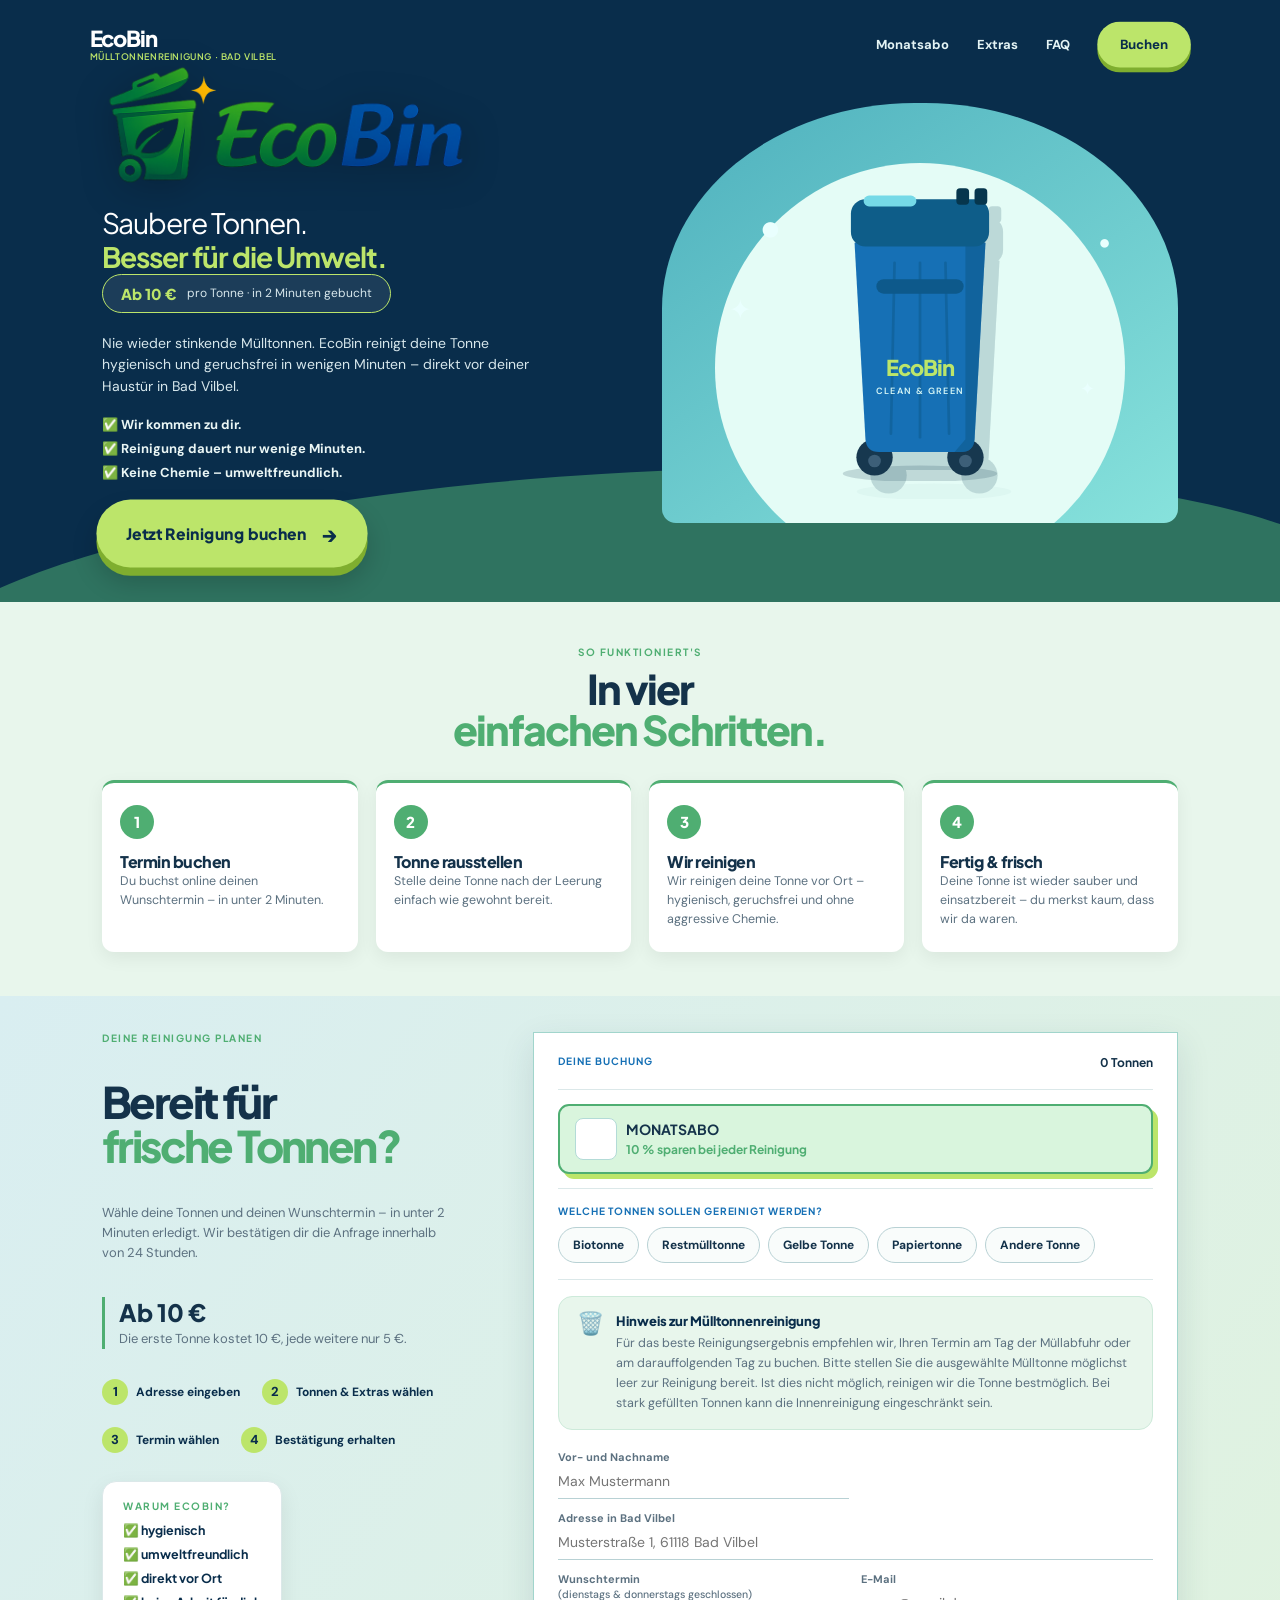
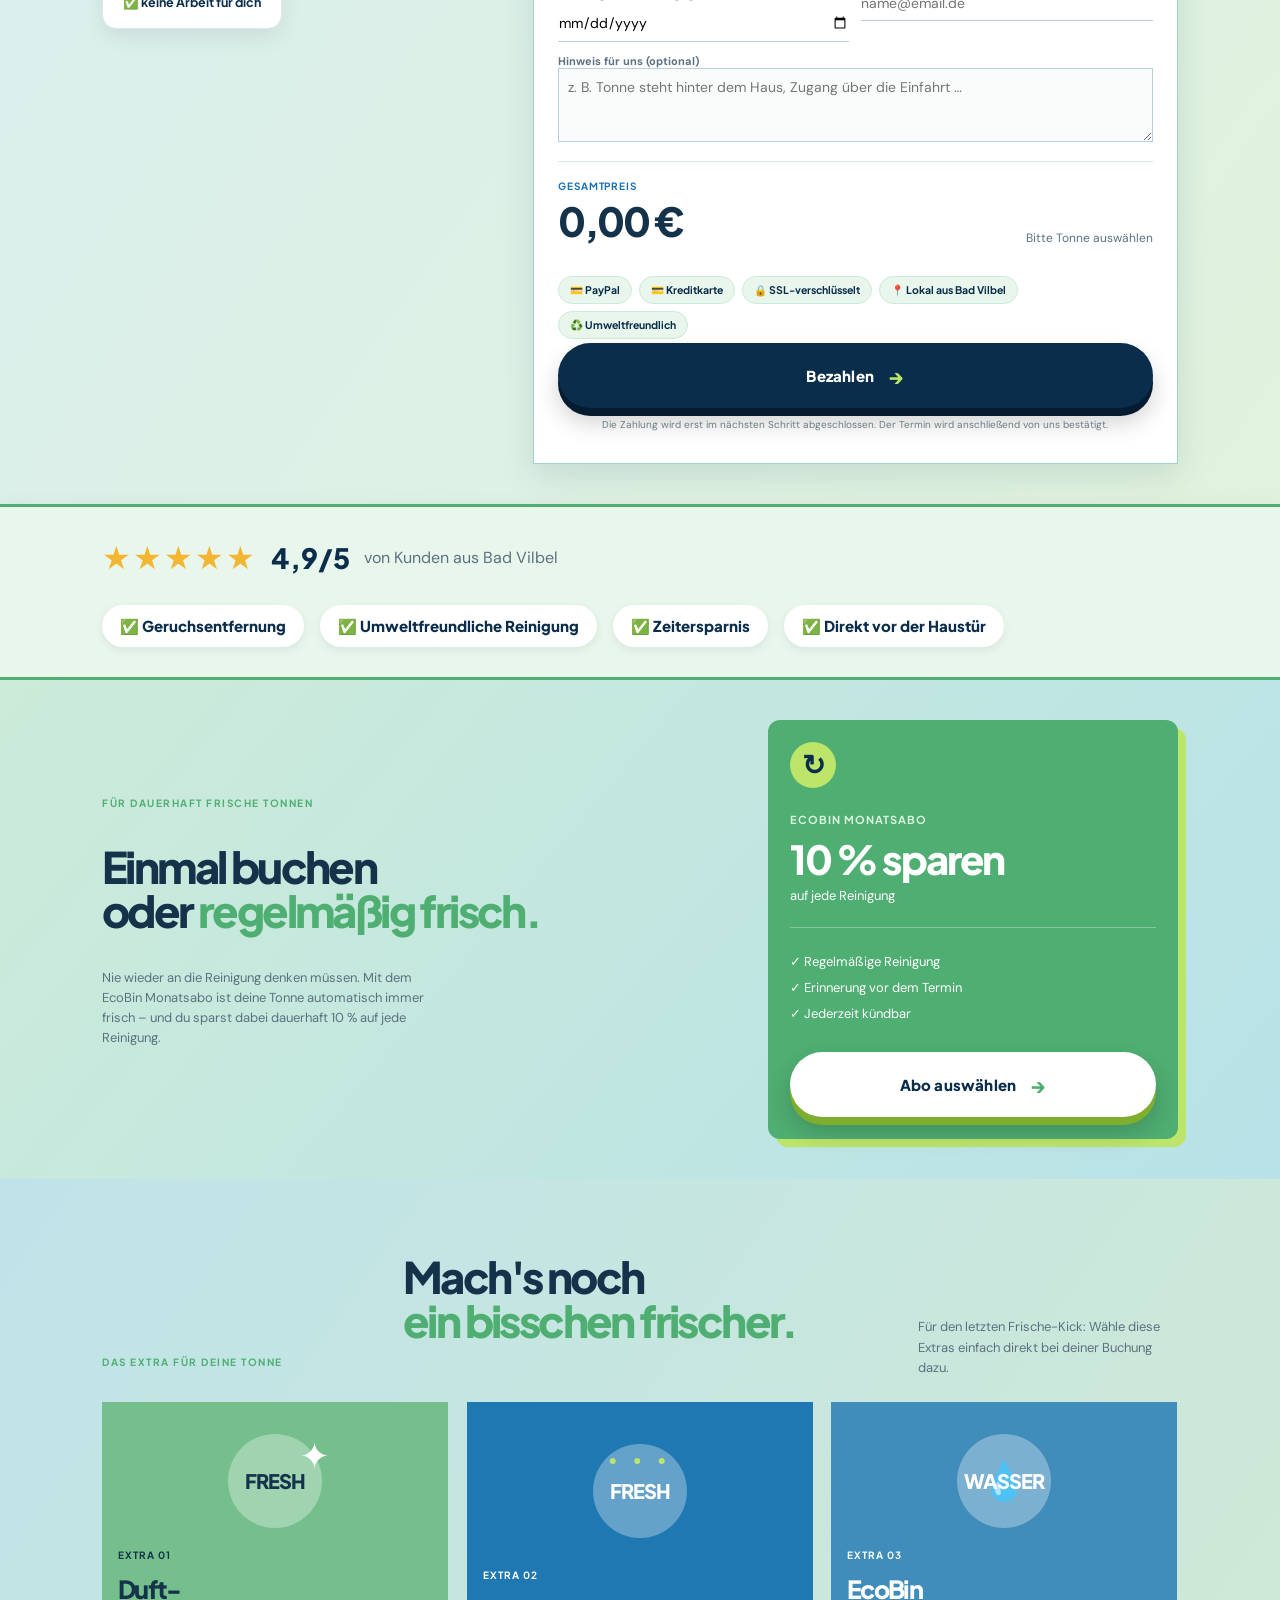
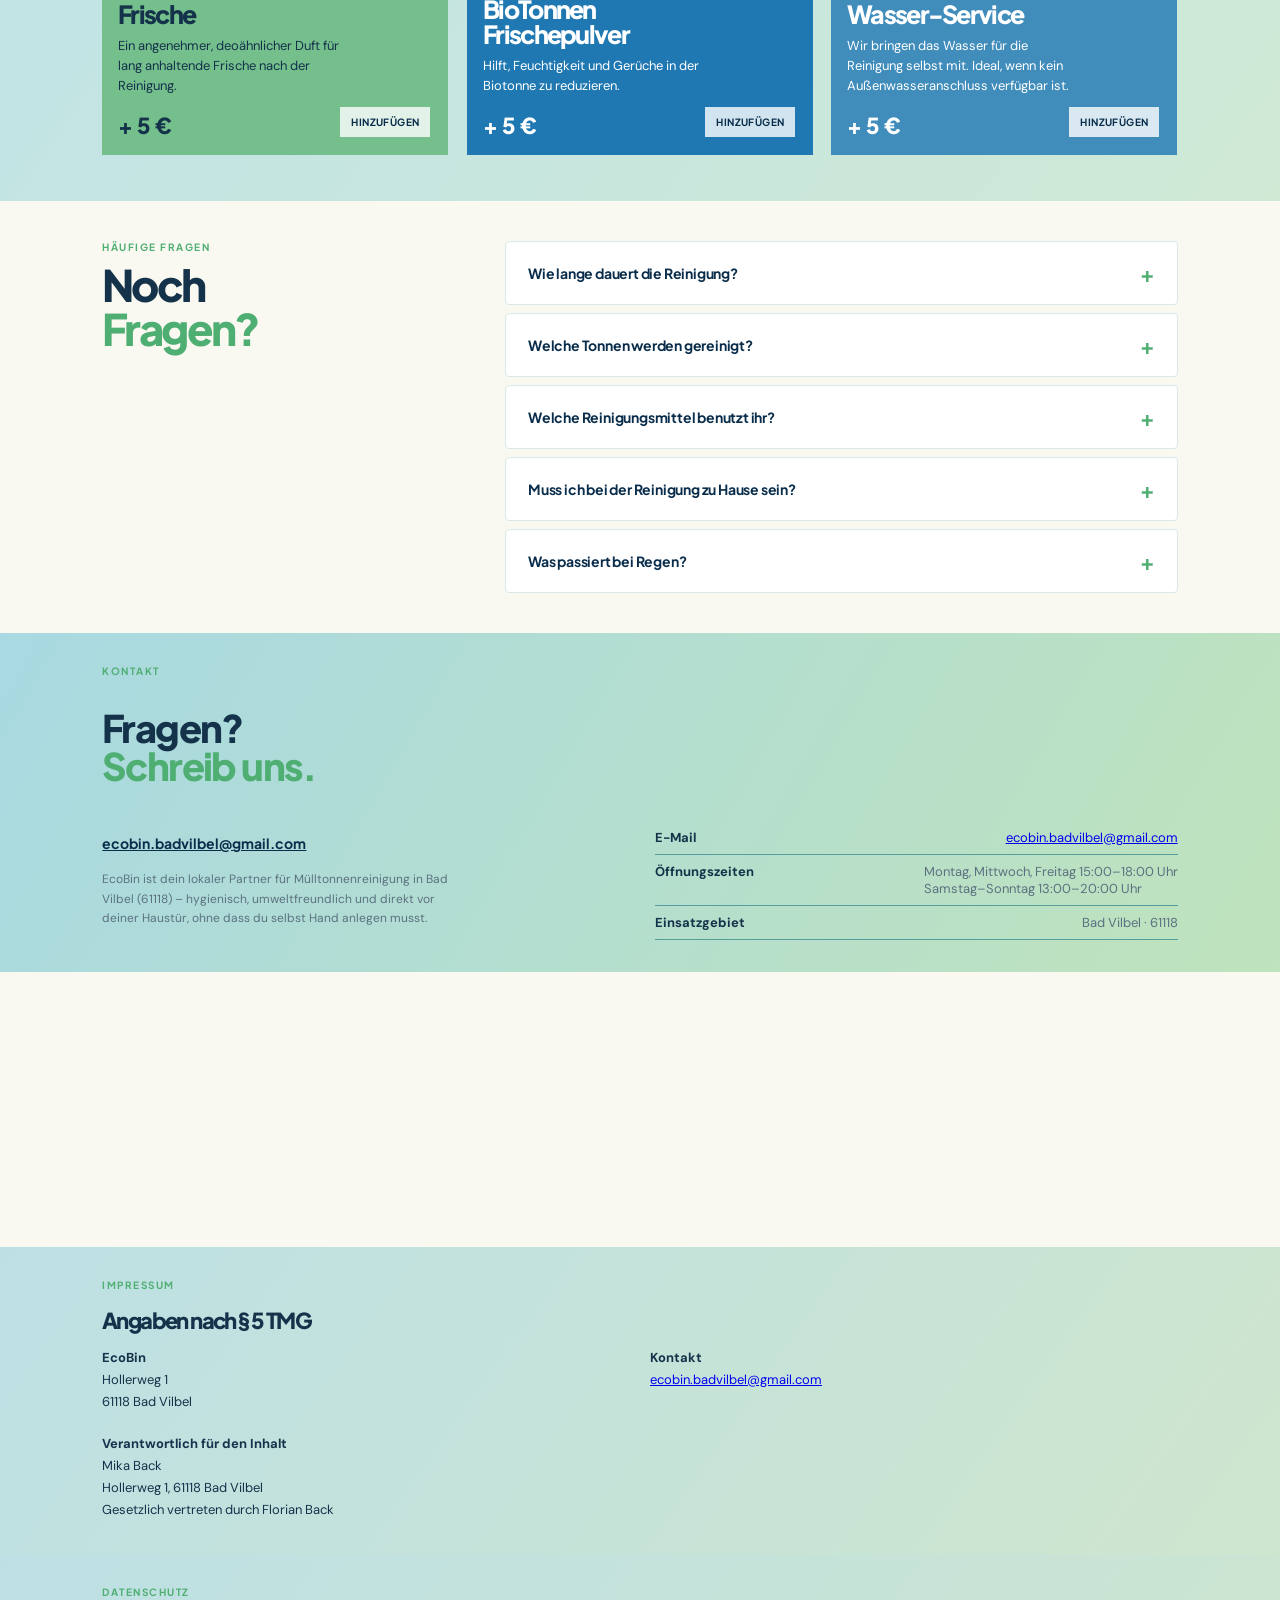
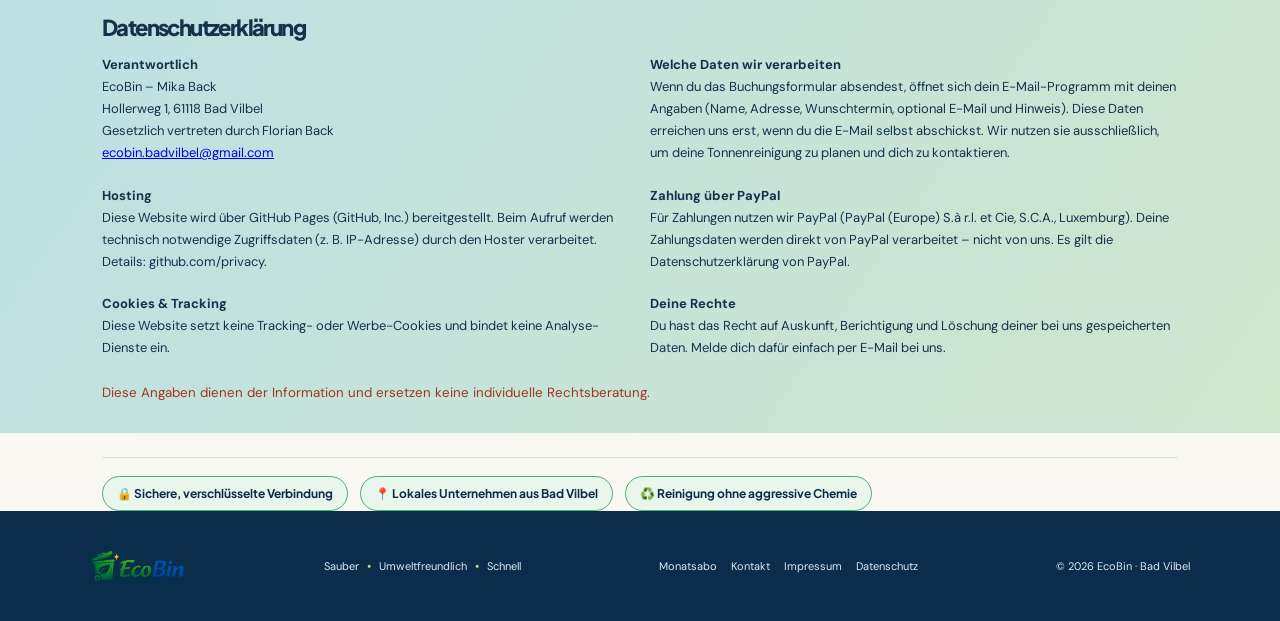
==== commit aa858b57: "Add files via upload" ====
--- a/index.html
+++ b/index.html
@@ -1,9 +1,9 @@
 <!doctype html><html lang="de"><head><meta charset="UTF-8"><meta name="viewport" content="width=device-width,initial-scale=1"><title>Mülltonnenreinigung Bad Vilbel | EcoBin – saubere Tonnen ohne Gestank</title><meta name="description" content="EcoBin reinigt deine Mülltonne in Bad Vilbel (61118) hygienisch, geruchsfrei und umweltbewusst – direkt vor deiner Haustür. Jetzt Reinigung online buchen."><meta name="keywords" content="Mülltonnenreinigung Bad Vilbel, Biotonne reinigen lassen, Mülltonnen Waschservice Frankfurt Umgebung, Tonnenreinigung"><meta property="og:title" content="EcoBin | Mülltonnenreinigung Bad Vilbel"><meta property="og:description" content="Saubere Tonnen, besser für die Umwelt. Buche deine Mülltonnenreinigung in Bad Vilbel in wenigen Klicks."><meta property="og:type" content="website"><meta property="og:image" content="https://ecobin-badvilbel.de/logo.png"><meta property="og:locale" content="de_DE"><meta name="twitter:card" content="summary"><meta name="theme-color" content="#092d4b"><link rel="canonical" href="https://ecobin-badvilbel.de/"><link rel="icon" href="logo.png"><link rel="apple-touch-icon" href="logo.png"><link rel="preconnect" href="https://fonts.googleapis.com"><link rel="preconnect" href="https://fonts.gstatic.com" crossorigin><link href="https://fonts.googleapis.com/css2?family=DM+Sans:wght@400;500;600;700&family=Plus+Jakarta+Sans:wght@600;700;800&display=swap" rel="stylesheet"><link rel="stylesheet" href="styles.css"><script type="application/ld+json">{"@context":"https://schema.org","@type":"LocalBusiness","name":"EcoBin","description":"Mülltonnenreinigung in Bad Vilbel – hygienisch, geruchsfrei und umweltbewusst.","areaServed":{"@type":"City","name":"Bad Vilbel"},"address":{"@type":"PostalAddress","addressLocality":"Bad Vilbel","postalCode":"61118","addressCountry":"DE"},"priceRange":"€€"}</script></head><body>
 <a class="skip-link" href="#top">Zum Inhalt springen</a>
 <header class="header"><a class="brand" href="#top"><span>EcoBin</span><small class="brand-tag">Mülltonnenreinigung · Bad Vilbel</small></a><button class="menu" type="button" aria-label="Menü öffnen" aria-expanded="false" aria-controls="site-nav"><i></i><i></i></button><nav id="site-nav"><a href="#abo">Monatsabo</a><a href="#extras">Extras</a><a href="#faq">FAQ</a><a class="nav-button" href="#buchen">Buchen</a></nav></header><main id="top">
-<section class="hero"><div class="hero-copy"><img class="hero-logo-img" src="logo.png" alt="EcoBin Logo" width="368" height="130"><p class="hero-slogan">Saubere Tonnen.<br><strong>Besser für die Umwelt.</strong></p><p class="lead">Nie wieder stinkende Mülltonnen. EcoBin reinigt deine Tonne hygienisch und geruchsfrei in wenigen Minuten – direkt vor deiner Haustür in Bad Vilbel.</p><div class="hero-price-badge"><b>Ab 10 €</b><span>pro Tonne · in 2 Minuten gebucht</span></div><a class="button green-button" href="#buchen">Jetzt Reinigung buchen <span>→</span></a></div><div class="hero-art"><div class="halo"></div><div class="drop drop-one">●</div><div class="drop drop-two">●</div><div class="sparkle spark-one">✦</div><div class="sparkle spark-two">✦</div><div class="hero-bin"><svg viewBox="0 0 200 330" xmlns="http://www.w3.org/2000/svg" role="img" aria-label="Blaue Mülltonne vor dem Haus"><ellipse cx="100" cy="322" rx="85" ry="9" fill="#04263d" opacity=".16"/><circle cx="50" cy="304" r="20" fill="#17384f"/><circle cx="150" cy="304" r="20" fill="#17384f"/><circle cx="50" cy="308" r="7" fill="#3d5f78"/><circle cx="150" cy="308" r="7" fill="#3d5f78"/><path d="M28,68 L172,68 L160,284 Q159,298 145,298 L55,298 Q41,298 40,284 Z" fill="#1670b5"/><path d="M150,68 L172,68 L160,284 Q159,298 145,298 L138,298 L150,284 Z" fill="#0d598b" opacity=".55"/><line x1="72" y1="90" x2="68" y2="278" stroke="#0d598b" stroke-width="3" opacity=".5" stroke-linecap="round"/><line x1="100" y1="90" x2="100" y2="282" stroke="#0d598b" stroke-width="3" opacity=".5" stroke-linecap="round"/><line x1="128" y1="90" x2="132" y2="278" stroke="#0d598b" stroke-width="3" opacity=".5" stroke-linecap="round"/><rect x="52" y="108" width="96" height="16" rx="8" fill="#0d598b"/><text x="100" y="215" text-anchor="middle" font-family="'Plus Jakarta Sans',sans-serif" font-weight="800" font-size="24" letter-spacing="-1" fill="#bce56a">EcoBin</text><text x="100" y="234" text-anchor="middle" font-family="'DM Sans',sans-serif" font-weight="600" font-size="10" letter-spacing="1.5" fill="#d5f6f6">CLEAN &amp; GREEN</text><rect x="24" y="20" width="152" height="52" rx="16" fill="#0e5d89"/><rect x="140" y="8" width="14" height="18" rx="4" fill="#06364d"/><rect x="160" y="8" width="14" height="18" rx="4" fill="#06364d"/><rect x="38" y="16" width="58" height="12" rx="6" fill="#75d9e7"/></svg></div></div></section>
+<section class="hero"><div class="hero-copy"><img class="hero-logo-img" src="logo.png" alt="EcoBin Logo" width="368" height="130"><p class="hero-slogan">Saubere Tonnen.<br><strong>Besser für die Umwelt.</strong></p><div class="hero-price-badge"><b>Ab 10 €</b><span>pro Tonne · in 2 Minuten gebucht</span></div><p class="lead">Nie wieder stinkende Mülltonnen. EcoBin reinigt deine Tonne hygienisch und geruchsfrei in wenigen Minuten – direkt vor deiner Haustür in Bad Vilbel.</p><ul class="hero-checks"><li>✅ Wir kommen zu dir.</li><li>✅ Reinigung dauert nur wenige Minuten.</li><li>✅ Keine Chemie – umweltfreundlich.</li></ul><a class="button green-button" href="#buchen">Jetzt Reinigung buchen <span>→</span></a></div><div class="hero-art"><div class="halo"></div><div class="drop drop-one">●</div><div class="drop drop-two">●</div><div class="sparkle spark-one">✦</div><div class="sparkle spark-two">✦</div><div class="hero-bin"><svg viewBox="0 0 200 330" xmlns="http://www.w3.org/2000/svg" role="img" aria-label="Blaue Mülltonne vor dem Haus"><ellipse cx="100" cy="322" rx="85" ry="9" fill="#04263d" opacity=".16"/><circle cx="50" cy="304" r="20" fill="#17384f"/><circle cx="150" cy="304" r="20" fill="#17384f"/><circle cx="50" cy="308" r="7" fill="#3d5f78"/><circle cx="150" cy="308" r="7" fill="#3d5f78"/><path d="M28,68 L172,68 L160,284 Q159,298 145,298 L55,298 Q41,298 40,284 Z" fill="#1670b5"/><path d="M150,68 L172,68 L160,284 Q159,298 145,298 L138,298 L150,284 Z" fill="#0d598b" opacity=".55"/><line x1="72" y1="90" x2="68" y2="278" stroke="#0d598b" stroke-width="3" opacity=".5" stroke-linecap="round"/><line x1="100" y1="90" x2="100" y2="282" stroke="#0d598b" stroke-width="3" opacity=".5" stroke-linecap="round"/><line x1="128" y1="90" x2="132" y2="278" stroke="#0d598b" stroke-width="3" opacity=".5" stroke-linecap="round"/><rect x="52" y="108" width="96" height="16" rx="8" fill="#0d598b"/><text x="100" y="215" text-anchor="middle" font-family="'Plus Jakarta Sans',sans-serif" font-weight="800" font-size="24" letter-spacing="-1" fill="#bce56a">EcoBin</text><text x="100" y="234" text-anchor="middle" font-family="'DM Sans',sans-serif" font-weight="600" font-size="10" letter-spacing="1.5" fill="#d5f6f6">CLEAN &amp; GREEN</text><rect x="24" y="20" width="152" height="52" rx="16" fill="#0e5d89"/><rect x="140" y="8" width="14" height="18" rx="4" fill="#06364d"/><rect x="160" y="8" width="14" height="18" rx="4" fill="#06364d"/><rect x="38" y="16" width="58" height="12" rx="6" fill="#75d9e7"/></svg></div></div></section>
 <section class="process reveal" id="ablauf"><div class="process-head"><p class="eyebrow blue">SO FUNKTIONIERT'S</p><h2>In vier<br><em>einfachen Schritten.</em></h2></div><ol class="process-steps"><li><span>1</span><div><h3>Termin buchen</h3><p>Du buchst online deinen Wunschtermin – in unter 2 Minuten.</p></div></li><li><span>2</span><div><h3>Tonne rausstellen</h3><p>Stelle deine Tonne nach der Leerung einfach wie gewohnt bereit.</p></div></li><li><span>3</span><div><h3>Wir reinigen</h3><p>Wir reinigen deine Tonne vor Ort – hygienisch, geruchsfrei und ohne aggressive Chemie.</p></div></li><li><span>4</span><div><h3>Fertig &amp; frisch</h3><p>Deine Tonne ist wieder sauber und einsatzbereit – du merkst kaum, dass wir da waren.</p></div></li></ol></section>
-<section class="booking" id="buchen"><div class="booking-title reveal"><p class="eyebrow blue">DEINE REINIGUNG PLANEN</p><h2>Bereit für<br><em>frische Tonnen?</em></h2><p>Wähle deine Tonnen und deinen Wunschtermin – in unter 2 Minuten erledigt. Wir bestätigen dir die Anfrage innerhalb von 24 Stunden.</p><div class="price-rule"><b>Ab 10 €</b><span>Die erste Tonne kostet 10 €, jede weitere nur 5 €.</span></div><ol class="steps"><li><b>1</b><span>Adresse eingeben</span></li><li><b>2</b><span>Tonnen &amp; Extras wählen</span></li><li><b>3</b><span>Termin wählen</span></li><li><b>4</b><span>Bestätigung erhalten</span></li></ol></div><form id="booking-form" class="booking-form reveal"><div class="form-top"><span>DEINE BUCHUNG</span><strong id="summary-count">0 Tonnen</strong></div><div class="subscription-row"><label class="subscription-check"><input id="subscription-toggle" type="checkbox"><span></span><b>MONATSABO<br><small>10 % sparen bei jeder Reinigung</small></b></label></div><div class="bin-select" role="group" aria-labelledby="bin-select-label"><small id="bin-select-label">WELCHE TONNEN SOLLEN GEREINIGT WERDEN?</small><div class="bin-checkboxes"><div class="bin-item"><label><input type="checkbox" name="binType" value="Biotonne"><span>Biotonne</span></label><div class="bin-item-qty" data-std-key="Biotonne" hidden><button type="button" data-std-qty="-1" aria-label="Weniger Biotonnen">−</button><output>1</output><button type="button" data-std-qty="1" aria-label="Mehr Biotonnen">+</button><input type="hidden" name="binQtyBiotonne" value="1"></div></div><div class="bin-item"><label><input type="checkbox" name="binType" value="Restmülltonne"><span>Restmülltonne</span></label><div class="bin-item-qty" data-std-key="Restmülltonne" hidden><button type="button" data-std-qty="-1" aria-label="Weniger Restmülltonnen">−</button><output>1</output><button type="button" data-std-qty="1" aria-label="Mehr Restmülltonnen">+</button><input type="hidden" name="binQtyRestmuelltonne" value="1"></div></div><div class="bin-item"><label><input type="checkbox" name="binType" value="Gelbe Tonne"><span>Gelbe Tonne</span></label><div class="bin-item-qty" data-std-key="Gelbe Tonne" hidden><button type="button" data-std-qty="-1" aria-label="Weniger Gelbe Tonnen">−</button><output>1</output><button type="button" data-std-qty="1" aria-label="Mehr Gelbe Tonnen">+</button><input type="hidden" name="binQtyGelbeTonne" value="1"></div></div><div class="bin-item"><label><input type="checkbox" name="binType" value="Papiertonne"><span>Papiertonne</span></label><div class="bin-item-qty" data-std-key="Papiertonne" hidden><button type="button" data-std-qty="-1" aria-label="Weniger Papiertonnen">−</button><output>1</output><button type="button" data-std-qty="1" aria-label="Mehr Papiertonnen">+</button><input type="hidden" name="binQtyPapiertonne" value="1"></div></div><div class="bin-item"><label><input id="bin-other-check" type="checkbox" name="binType" value="Andere Tonne"><span>Andere Tonne</span></label></div></div><div id="bin-other-wrap" class="bin-other-field" hidden><small>Wie viele Tonnen der jeweiligen Art?</small><div class="bin-other-qty"><div class="bin-qty-row" data-key="normal"><div><b>Sonstige Tonne</b><small>z. B. Elektronikmülltonne · gleiche Größe wie eine normale Tonne, aber keine Bio-, Rest-, Gelbe oder Papiertonne</small></div><div class="quantity"><button type="button" data-qty="-1">−</button><output>0</output><button type="button" data-qty="1">+</button><input type="hidden" name="otherBinQtyNormal" value="0"></div></div><div class="bin-qty-row" data-key="gross"><div><b>Große Mülltonne</b><small>15 € je Tonne</small></div><div class="quantity"><button type="button" data-qty="-1">−</button><output>0</output><button type="button" data-qty="1">+</button><input type="hidden" name="otherBinQtyGross" value="0"></div></div><div class="bin-qty-row" data-key="container"><div><b>Container</b><small>30 € je Container</small></div><div class="quantity"><button type="button" data-qty="-1">−</button><output>0</output><button type="button" data-qty="1">+</button><input type="hidden" name="otherBinQtyContainer" value="0"></div></div></div><label class="bin-other-desc">Beschreibung<textarea name="otherBinDescription" placeholder="z. B. Standort, Größe, Zugang …"></textarea></label></div></div><div class="info-notice"><span class="info-notice-icon" aria-hidden="true">🗑️</span><div><strong>Hinweis zur Mülltonnenreinigung</strong><p>Für das beste Reinigungsergebnis empfehlen wir, Ihren Termin am Tag der Müllabfuhr oder am darauffolgenden Tag zu buchen. Bitte stellen Sie die ausgewählte Mülltonne möglichst leer zur Reinigung bereit. Ist dies nicht möglich, reinigen wir die Tonne bestmöglich. Bei stark gefüllten Tonnen kann die Innenreinigung eingeschränkt sein.</p></div></div><div class="form-grid"><label>Vor- und Nachname<input required name="name" placeholder="Max Mustermann" autocomplete="name"></label><label class="wide">Adresse in Bad Vilbel<input required name="address" placeholder="Musterstraße 1, 61118 Bad Vilbel" autocomplete="street-address"></label><label>Wunschtermin <small class="closed-note">(dienstags &amp; donnerstags geschlossen)</small><input id="requested-date" required name="date" type="date"></label><label>E-Mail<input id="customer-email" required name="email" type="email" placeholder="name@email.de" autocomplete="email"></label><label class="wide">Hinweis für uns (optional)<textarea name="note" placeholder="z. B. Tonne steht hinter dem Haus, Zugang über die Einfahrt …"></textarea></label></div><p id="validation-message" class="validation-message" hidden></p><div class="booking-total"><div><small>GESAMTPREIS</small><strong id="total-price">0,00 €</strong></div><p id="price-note">Bitte Tonne auswählen</p></div><button class="button dark-button" type="submit">Bezahlen <span>→</span></button><p class="form-legal">Die Zahlung wird erst im nächsten Schritt abgeschlossen. Der Termin wird anschließend von uns bestätigt.</p></form></section>
+<section class="booking" id="buchen"><div class="booking-title reveal"><p class="eyebrow blue">DEINE REINIGUNG PLANEN</p><h2>Bereit für<br><em>frische Tonnen?</em></h2><p>Wähle deine Tonnen und deinen Wunschtermin – in unter 2 Minuten erledigt. Wir bestätigen dir die Anfrage innerhalb von 24 Stunden.</p><div class="price-rule"><b>Ab 10 €</b><span>Die erste Tonne kostet 10 €, jede weitere nur 5 €.</span></div><ol class="steps"><li><b>1</b><span>Adresse eingeben</span></li><li><b>2</b><span>Tonnen &amp; Extras wählen</span></li><li><b>3</b><span>Termin wählen</span></li><li><b>4</b><span>Bestätigung erhalten</span></li></ol><div class="why-box"><p class="eyebrow blue">WARUM ECOBIN?</p><ul><li>✅ hygienisch</li><li>✅ umweltfreundlich</li><li>✅ direkt vor Ort</li><li>✅ keine Arbeit für dich</li></ul></div></div><form id="booking-form" class="booking-form reveal"><div class="form-top"><span>DEINE BUCHUNG</span><strong id="summary-count">0 Tonnen</strong></div><div class="subscription-row"><label class="subscription-check"><input id="subscription-toggle" type="checkbox"><span></span><b>MONATSABO<br><small>10 % sparen bei jeder Reinigung</small></b></label></div><div class="bin-select" role="group" aria-labelledby="bin-select-label"><small id="bin-select-label">WELCHE TONNEN SOLLEN GEREINIGT WERDEN?</small><div class="bin-checkboxes"><div class="bin-item"><label><input type="checkbox" name="binType" value="Biotonne"><span>Biotonne</span></label><div class="bin-item-qty" data-std-key="Biotonne" hidden><button type="button" data-std-qty="-1" aria-label="Weniger Biotonnen">−</button><output>1</output><button type="button" data-std-qty="1" aria-label="Mehr Biotonnen">+</button><input type="hidden" name="binQtyBiotonne" value="1"></div></div><div class="bin-item"><label><input type="checkbox" name="binType" value="Restmülltonne"><span>Restmülltonne</span></label><div class="bin-item-qty" data-std-key="Restmülltonne" hidden><button type="button" data-std-qty="-1" aria-label="Weniger Restmülltonnen">−</button><output>1</output><button type="button" data-std-qty="1" aria-label="Mehr Restmülltonnen">+</button><input type="hidden" name="binQtyRestmuelltonne" value="1"></div></div><div class="bin-item"><label><input type="checkbox" name="binType" value="Gelbe Tonne"><span>Gelbe Tonne</span></label><div class="bin-item-qty" data-std-key="Gelbe Tonne" hidden><button type="button" data-std-qty="-1" aria-label="Weniger Gelbe Tonnen">−</button><output>1</output><button type="button" data-std-qty="1" aria-label="Mehr Gelbe Tonnen">+</button><input type="hidden" name="binQtyGelbeTonne" value="1"></div></div><div class="bin-item"><label><input type="checkbox" name="binType" value="Papiertonne"><span>Papiertonne</span></label><div class="bin-item-qty" data-std-key="Papiertonne" hidden><button type="button" data-std-qty="-1" aria-label="Weniger Papiertonnen">−</button><output>1</output><button type="button" data-std-qty="1" aria-label="Mehr Papiertonnen">+</button><input type="hidden" name="binQtyPapiertonne" value="1"></div></div><div class="bin-item"><label><input id="bin-other-check" type="checkbox" name="binType" value="Andere Tonne"><span>Andere Tonne</span></label></div></div><div id="bin-other-wrap" class="bin-other-field" hidden><small>Wie viele Tonnen der jeweiligen Art?</small><div class="bin-other-qty"><div class="bin-qty-row" data-key="normal"><div><b>Sonstige Tonne</b><small>z. B. Elektronikmülltonne · gleiche Größe wie eine normale Tonne, aber keine Bio-, Rest-, Gelbe oder Papiertonne</small></div><div class="quantity"><button type="button" data-qty="-1">−</button><output>0</output><button type="button" data-qty="1">+</button><input type="hidden" name="otherBinQtyNormal" value="0"></div></div><div class="bin-qty-row" data-key="gross"><div><b>Große Mülltonne</b><small>15 € je Tonne</small></div><div class="quantity"><button type="button" data-qty="-1">−</button><output>0</output><button type="button" data-qty="1">+</button><input type="hidden" name="otherBinQtyGross" value="0"></div></div><div class="bin-qty-row" data-key="container"><div><b>Container</b><small>30 € je Container</small></div><div class="quantity"><button type="button" data-qty="-1">−</button><output>0</output><button type="button" data-qty="1">+</button><input type="hidden" name="otherBinQtyContainer" value="0"></div></div></div><label class="bin-other-desc">Beschreibung<textarea name="otherBinDescription" placeholder="z. B. Standort, Größe, Zugang …"></textarea></label></div></div><div class="info-notice"><span class="info-notice-icon" aria-hidden="true">🗑️</span><div><strong>Hinweis zur Mülltonnenreinigung</strong><p>Für das beste Reinigungsergebnis empfehlen wir, Ihren Termin am Tag der Müllabfuhr oder am darauffolgenden Tag zu buchen. Bitte stellen Sie die ausgewählte Mülltonne möglichst leer zur Reinigung bereit. Ist dies nicht möglich, reinigen wir die Tonne bestmöglich. Bei stark gefüllten Tonnen kann die Innenreinigung eingeschränkt sein.</p></div></div><div class="form-grid"><label>Vor- und Nachname<input required name="name" placeholder="Max Mustermann" autocomplete="name"></label><label class="wide">Adresse in Bad Vilbel<input required name="address" placeholder="Musterstraße 1, 61118 Bad Vilbel" autocomplete="street-address"></label><label>Wunschtermin <small class="closed-note">(dienstags &amp; donnerstags geschlossen)</small><input id="requested-date" required name="date" type="date"></label><label>E-Mail<input id="customer-email" required name="email" type="email" placeholder="name@email.de" autocomplete="email"></label><label class="wide">Hinweis für uns (optional)<textarea name="note" placeholder="z. B. Tonne steht hinter dem Haus, Zugang über die Einfahrt …"></textarea></label></div><p id="validation-message" class="validation-message" hidden></p><div class="booking-total"><div><small>GESAMTPREIS</small><strong id="total-price">0,00 €</strong></div><p id="price-note">Bitte Tonne auswählen</p></div><div class="trust-mini-row"><span class="trust-chip">💳 PayPal</span><span class="trust-chip">💳 Kreditkarte</span><span class="trust-chip">🔒 SSL-verschlüsselt</span><span class="trust-chip">📍 Lokal aus Bad Vilbel</span><span class="trust-chip">♻️ Umweltfreundlich</span></div><button class="button dark-button" type="submit">Bezahlen <span>→</span></button><p class="form-legal">Die Zahlung wird erst im nächsten Schritt abgeschlossen. Der Termin wird anschließend von uns bestätigt.</p></form></section>
 <section class="trust-bar"><div class="trust-rating" role="img" aria-label="Bewertung 4,9 von 5 Sternen, von Kunden aus Bad Vilbel"><span class="stars" aria-hidden="true">★★★★★</span><b aria-hidden="true">4,9/5</b><span aria-hidden="true">von Kunden aus Bad Vilbel</span></div><ul class="trust-points"><li>✅ Geruchsentfernung</li><li>✅ Umweltfreundliche Reinigung</li><li>✅ Zeitersparnis</li><li>✅ Direkt vor der Haustür</li></ul></section>
 <section class="subscription" id="abo"><div class="subscription-copy reveal"><p class="eyebrow blue">FÜR DAUERHAFT FRISCHE TONNEN</p><h2>Einmal buchen<br>oder <em>regelmäßig frisch.</em></h2><p>Nie wieder an die Reinigung denken müssen. Mit dem EcoBin Monatsabo ist deine Tonne automatisch immer frisch – und du sparst dabei dauerhaft 10 % auf jede Reinigung.</p></div><div class="abo-card reveal"><div class="abo-icon">↻</div><p>EcoBin Monatsabo</p><h3>10 % sparen</h3><span>auf jede Reinigung</span><ul><li>✓ Regelmäßige Reinigung</li><li>✓ Erinnerung vor dem Termin</li><li>✓ Jederzeit kündbar</li></ul><a href="#buchen" data-select-subscription class="button green-button">Abo auswählen <span>→</span></a></div></section>
 <section class="extras" id="extras"><div class="extras-head reveal"><p class="eyebrow blue">DAS EXTRA FÜR DEINE TONNE</p><h2>Mach's noch<br><em>ein bisschen frischer.</em></h2><p>Für den letzten Frische-Kick: Wähle diese Extras einfach direkt bei deiner Buchung dazu.</p></div><div class="extras-grid"><article class="extra-card green reveal"><div class="extra-art deodorizer"><span>✦</span><b>FRESH</b></div><div><small>EXTRA 01</small><h3>Duft-<br>Frische</h3><p>Ein angenehmer, deoähnlicher Duft für lang anhaltende Frische nach der Reinigung.</p><strong>+ 5 €</strong></div><label><input class="extra-input" type="checkbox" value="Duft-Frische" data-price="5"><span class="add-label">Hinzufügen</span></label></article><article class="extra-card blue reveal"><div class="extra-art bio-powder"><span>● ● ●</span><b>FRESH</b></div><div><small>EXTRA 02</small><h3>BioTonnen<br>Frischepulver</h3><p>Hilft, Feuchtigkeit und Gerüche in der Biotonne zu reduzieren.</p><strong>+ 5 €</strong></div><label><input class="extra-input" type="checkbox" value="BioTonnen Frischepulver" data-price="5"><span class="add-label">Hinzufügen</span></label></article><article class="extra-card water-card reveal"><div class="extra-art"><span>💧</span><b>WASSER</b></div><div><small>EXTRA 03</small><h3>EcoBin<br>Wasser-Service</h3><p>Wir bringen das Wasser für die Reinigung selbst mit. Ideal, wenn kein Außenwasseranschluss verfügbar ist.</p><strong>+ 5 €</strong></div><label><input id="water-extra" class="extra-input" type="checkbox" value="EcoBin Wasser-Service" data-price="5"><span class="add-label">Hinzufügen</span></label></article></div></section>
--- a/styles.css
+++ b/styles.css
@@ -15,6 +15,7 @@
 .scroll-pulse:hover{transform:scale(calc(var(--scroll-scale,1) + .035)) translateY(-2px)}
 @media (prefers-reduced-motion:reduce){[data-scroll-motion]{opacity:1;transform:none;transition:none}.scroll-pulse{transform:none;transition:none}}
 .hero-copy{position:relative;z-index:2}
+.hero-checks{list-style:none;margin:0 0 20px;padding:0;display:flex;flex-direction:column;gap:7px}.hero-checks li{font-size:13px;font-weight:700;color:#eaf6f5}.why-box{margin-top:28px;background:#fff;border:1px solid #dbe8e9;border-radius:14px;padding:18px 20px;box-shadow:0 8px 22px #00000014;width:fit-content;max-width:100%}.why-box>.eyebrow{margin:0 0 10px}.why-box ul{list-style:none;display:flex;flex-direction:column;gap:8px;margin:0;padding:0}.why-box li{font:700 12.5px var(--display);color:var(--navy)}.trust-mini-row{display:flex;flex-wrap:wrap;gap:7px;margin:14px 0 4px}.trust-chip{font:700 10.5px var(--display);color:var(--navy);background:var(--mint);border:1px solid #cdeada;padding:6px 11px;border-radius:999px}@media(max-width:780px){.why-box{margin-top:20px;width:100%}}
 .hero-price-badge{display:flex;align-items:center;gap:10px;background:#ffffff14;border:1px solid var(--lime);border-radius:999px;padding:9px 18px;margin:0 0 20px;width:fit-content}
 .hero-price-badge b{font:800 15px var(--display);color:var(--lime)}
 .hero-price-badge span{font-size:12px;color:#d7e7ec}
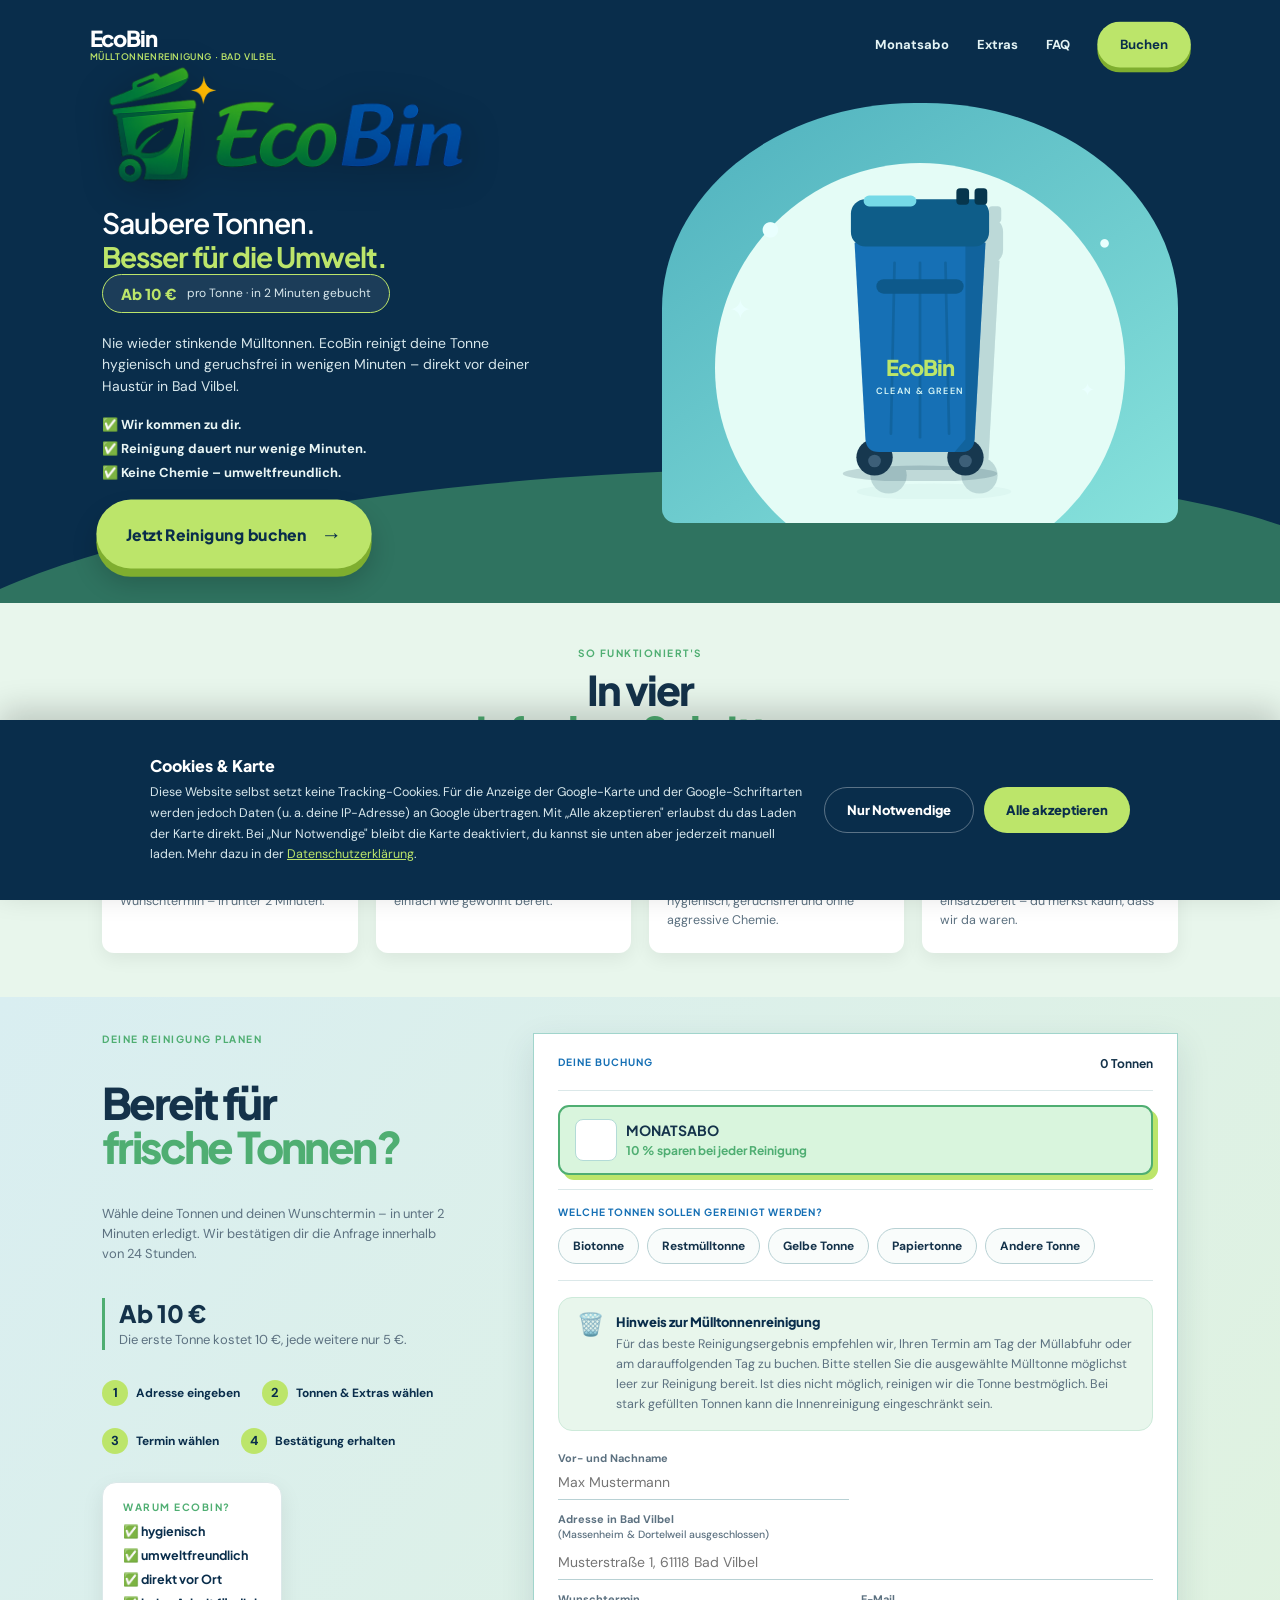
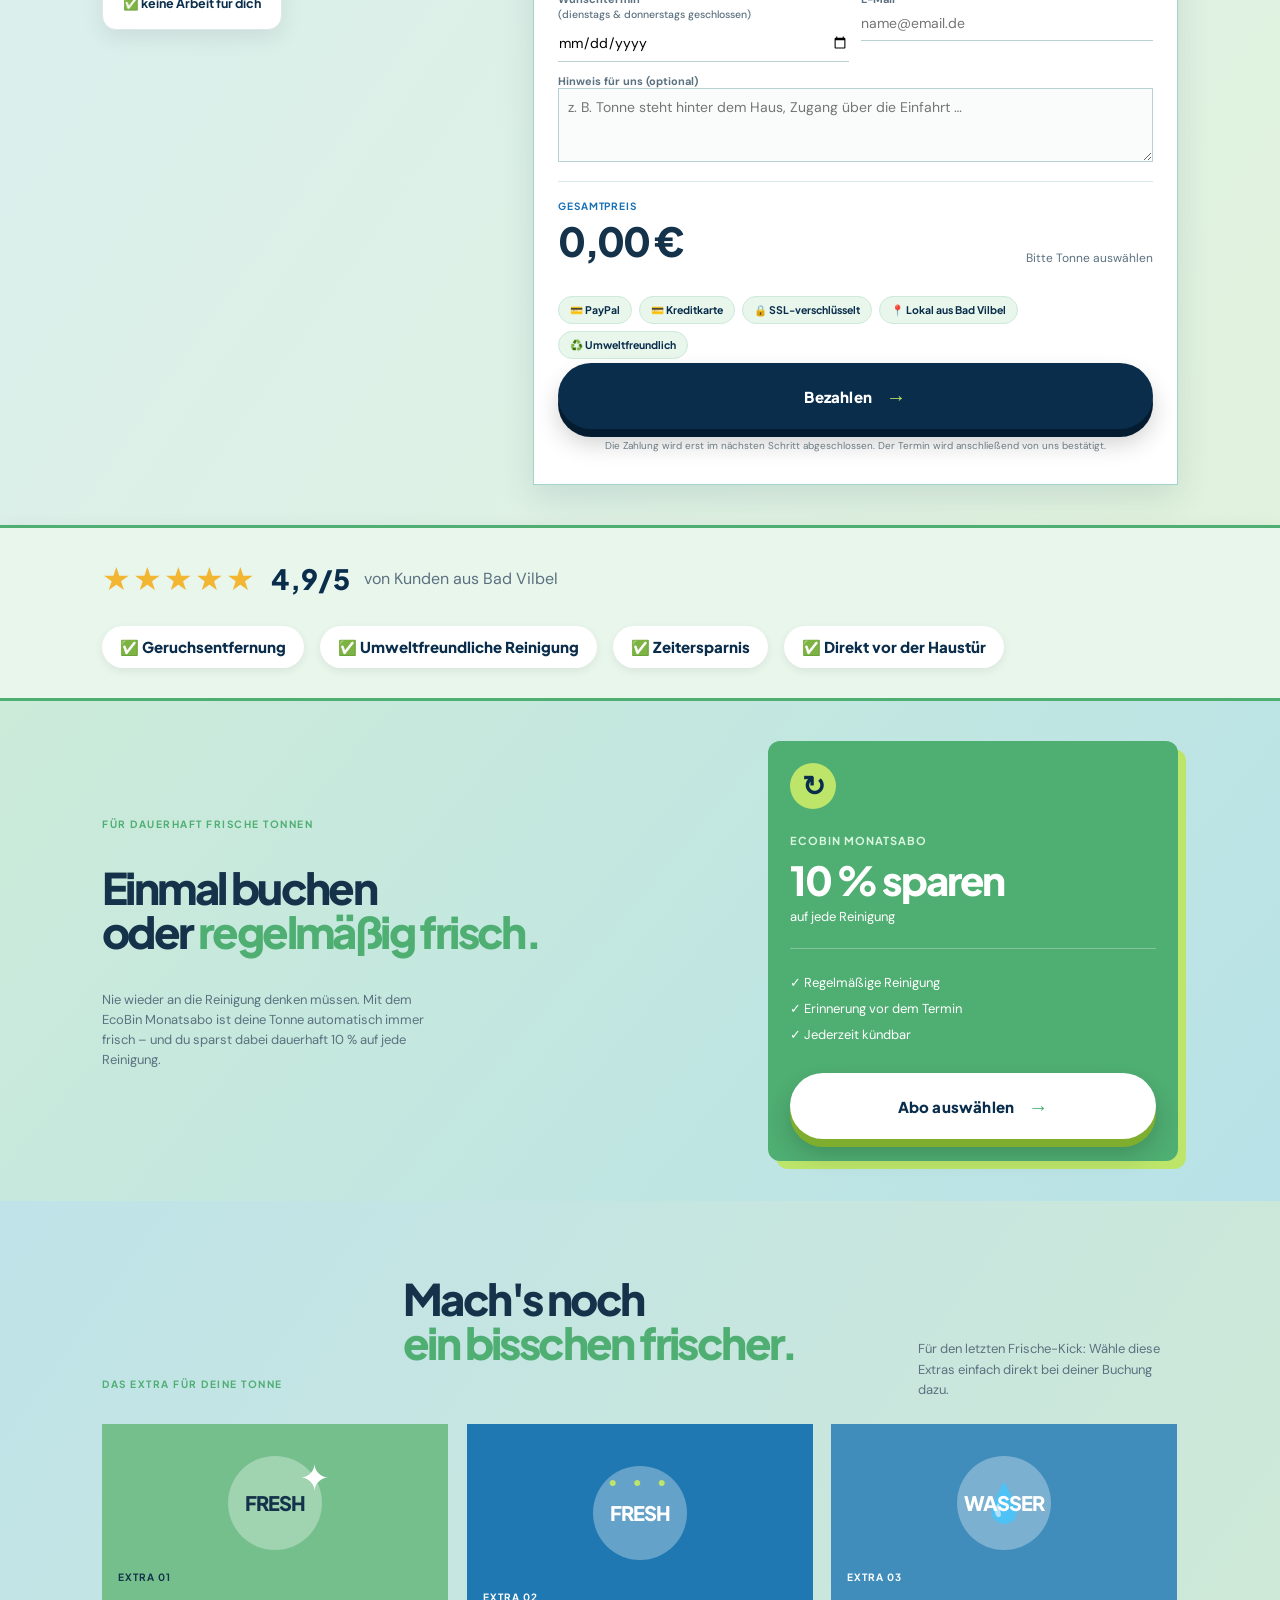
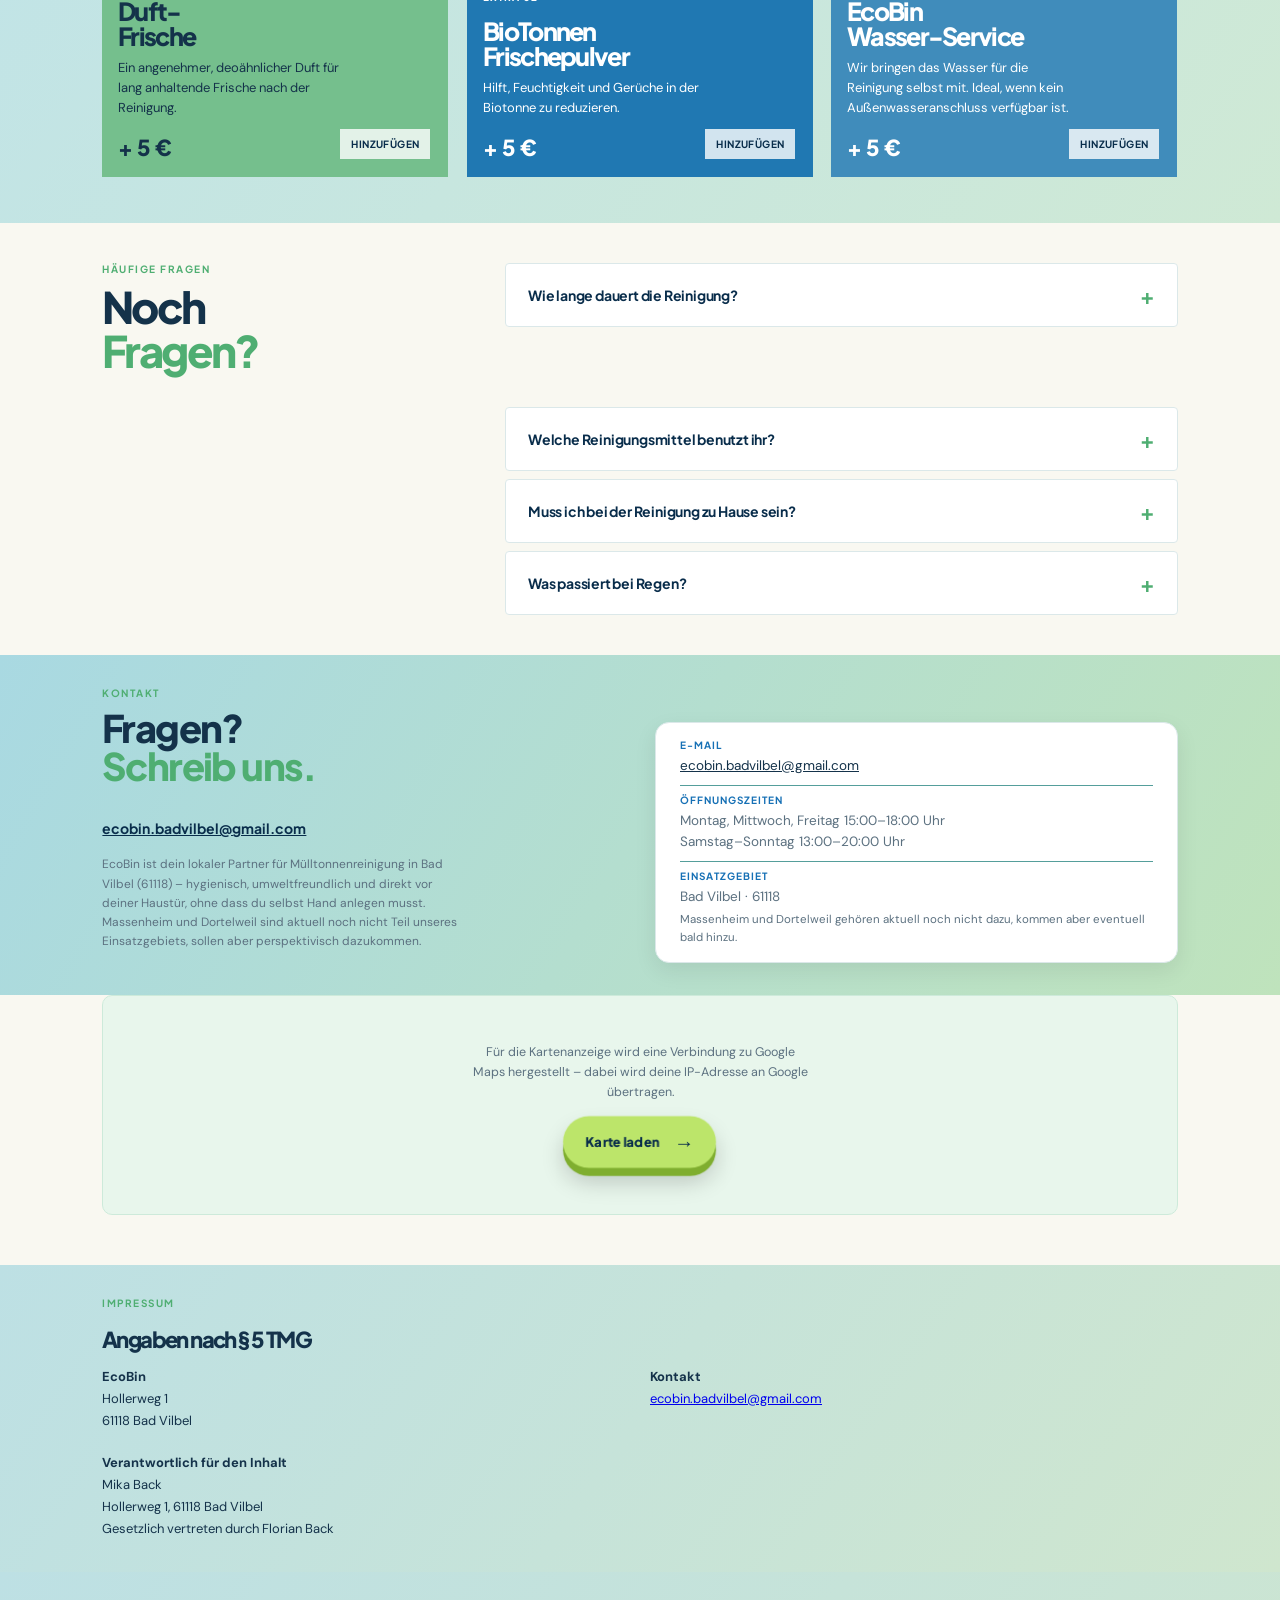
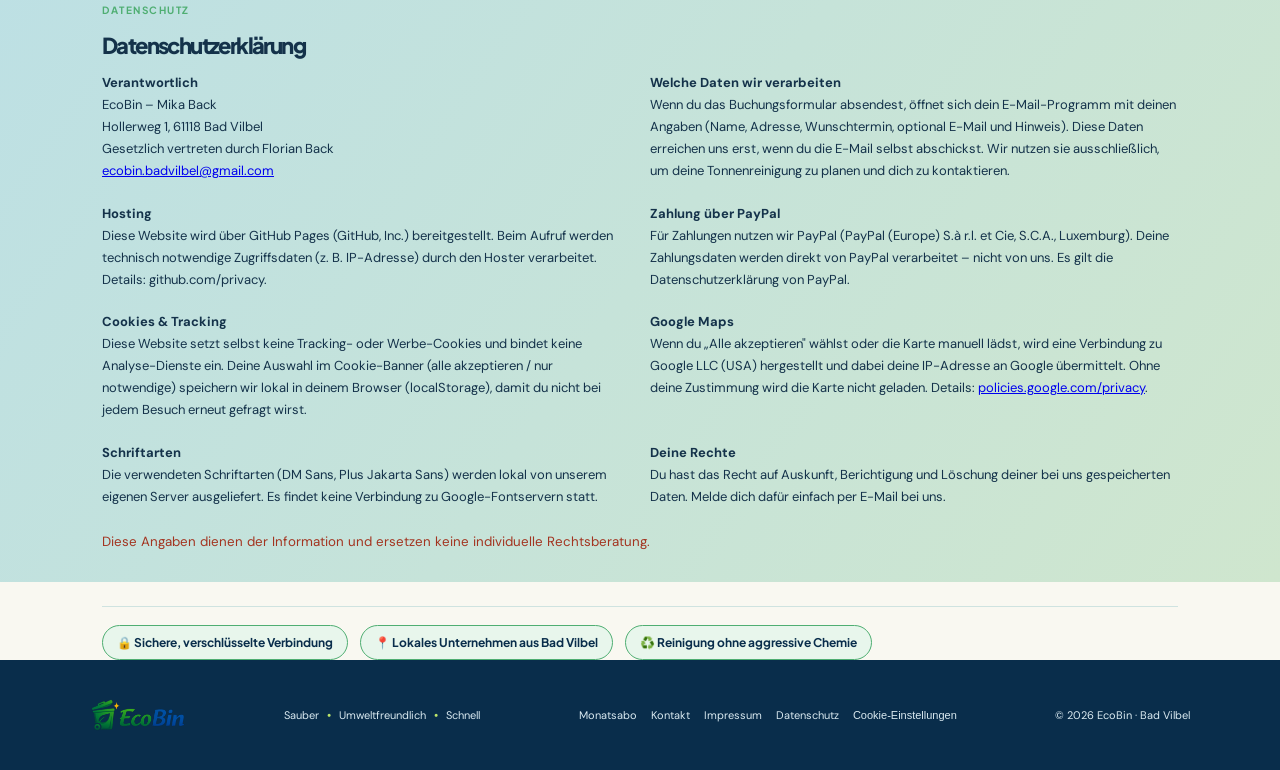
==== commit efe57e10: "Add files via upload" ====
--- a/index.html
+++ b/index.html
@@ -1,19 +1,20 @@
-<!doctype html><html lang="de"><head><meta charset="UTF-8"><meta name="viewport" content="width=device-width,initial-scale=1"><title>Mülltonnenreinigung Bad Vilbel | EcoBin – saubere Tonnen ohne Gestank</title><meta name="description" content="EcoBin reinigt deine Mülltonne in Bad Vilbel (61118) hygienisch, geruchsfrei und umweltbewusst – direkt vor deiner Haustür. Jetzt Reinigung online buchen."><meta name="keywords" content="Mülltonnenreinigung Bad Vilbel, Biotonne reinigen lassen, Mülltonnen Waschservice Frankfurt Umgebung, Tonnenreinigung"><meta property="og:title" content="EcoBin | Mülltonnenreinigung Bad Vilbel"><meta property="og:description" content="Saubere Tonnen, besser für die Umwelt. Buche deine Mülltonnenreinigung in Bad Vilbel in wenigen Klicks."><meta property="og:type" content="website"><meta property="og:image" content="https://ecobin-badvilbel.de/logo.png"><meta property="og:locale" content="de_DE"><meta name="twitter:card" content="summary"><meta name="theme-color" content="#092d4b"><link rel="canonical" href="https://ecobin-badvilbel.de/"><link rel="icon" href="logo.png"><link rel="apple-touch-icon" href="logo.png"><link rel="preconnect" href="https://fonts.googleapis.com"><link rel="preconnect" href="https://fonts.gstatic.com" crossorigin><link href="https://fonts.googleapis.com/css2?family=DM+Sans:wght@400;500;600;700&family=Plus+Jakarta+Sans:wght@600;700;800&display=swap" rel="stylesheet"><link rel="stylesheet" href="styles.css"><script type="application/ld+json">{"@context":"https://schema.org","@type":"LocalBusiness","name":"EcoBin","description":"Mülltonnenreinigung in Bad Vilbel – hygienisch, geruchsfrei und umweltbewusst.","areaServed":{"@type":"City","name":"Bad Vilbel"},"address":{"@type":"PostalAddress","addressLocality":"Bad Vilbel","postalCode":"61118","addressCountry":"DE"},"priceRange":"€€"}</script></head><body>
+<!doctype html><html lang="de"><head><meta charset="UTF-8"><meta name="viewport" content="width=device-width,initial-scale=1"><title>Mülltonnenreinigung Bad Vilbel | EcoBin – saubere Tonnen ohne Gestank</title><meta name="description" content="EcoBin reinigt deine Mülltonne in Bad Vilbel (61118) hygienisch, geruchsfrei und umweltbewusst – direkt vor deiner Haustür. Jetzt Reinigung online buchen."><meta name="keywords" content="Mülltonnenreinigung Bad Vilbel, Biotonne reinigen lassen, Mülltonnen Waschservice Frankfurt Umgebung, Tonnenreinigung"><meta property="og:title" content="EcoBin | Mülltonnenreinigung Bad Vilbel"><meta property="og:description" content="Saubere Tonnen, besser für die Umwelt. Buche deine Mülltonnenreinigung in Bad Vilbel in wenigen Klicks."><meta property="og:type" content="website"><meta property="og:image" content="https://ecobin-badvilbel.de/logo.png"><meta property="og:locale" content="de_DE"><meta name="twitter:card" content="summary"><meta name="theme-color" content="#092d4b"><link rel="canonical" href="https://ecobin-badvilbel.de/"><link rel="icon" href="logo.png"><link rel="apple-touch-icon" href="logo.png"><link rel="stylesheet" href="fonts.css"><link rel="stylesheet" href="styles.css"><script type="application/ld+json">{"@context":"https://schema.org","@type":"LocalBusiness","name":"EcoBin","description":"Mülltonnenreinigung in Bad Vilbel – hygienisch, geruchsfrei und umweltbewusst.","areaServed":{"@type":"City","name":"Bad Vilbel"},"address":{"@type":"PostalAddress","addressLocality":"Bad Vilbel","postalCode":"61118","addressCountry":"DE"},"priceRange":"€€"}</script></head><body>
 <a class="skip-link" href="#top">Zum Inhalt springen</a>
 <header class="header"><a class="brand" href="#top"><span>EcoBin</span><small class="brand-tag">Mülltonnenreinigung · Bad Vilbel</small></a><button class="menu" type="button" aria-label="Menü öffnen" aria-expanded="false" aria-controls="site-nav"><i></i><i></i></button><nav id="site-nav"><a href="#abo">Monatsabo</a><a href="#extras">Extras</a><a href="#faq">FAQ</a><a class="nav-button" href="#buchen">Buchen</a></nav></header><main id="top">
 <section class="hero"><div class="hero-copy"><img class="hero-logo-img" src="logo.png" alt="EcoBin Logo" width="368" height="130"><p class="hero-slogan">Saubere Tonnen.<br><strong>Besser für die Umwelt.</strong></p><div class="hero-price-badge"><b>Ab 10 €</b><span>pro Tonne · in 2 Minuten gebucht</span></div><p class="lead">Nie wieder stinkende Mülltonnen. EcoBin reinigt deine Tonne hygienisch und geruchsfrei in wenigen Minuten – direkt vor deiner Haustür in Bad Vilbel.</p><ul class="hero-checks"><li>✅ Wir kommen zu dir.</li><li>✅ Reinigung dauert nur wenige Minuten.</li><li>✅ Keine Chemie – umweltfreundlich.</li></ul><a class="button green-button" href="#buchen">Jetzt Reinigung buchen <span>→</span></a></div><div class="hero-art"><div class="halo"></div><div class="drop drop-one">●</div><div class="drop drop-two">●</div><div class="sparkle spark-one">✦</div><div class="sparkle spark-two">✦</div><div class="hero-bin"><svg viewBox="0 0 200 330" xmlns="http://www.w3.org/2000/svg" role="img" aria-label="Blaue Mülltonne vor dem Haus"><ellipse cx="100" cy="322" rx="85" ry="9" fill="#04263d" opacity=".16"/><circle cx="50" cy="304" r="20" fill="#17384f"/><circle cx="150" cy="304" r="20" fill="#17384f"/><circle cx="50" cy="308" r="7" fill="#3d5f78"/><circle cx="150" cy="308" r="7" fill="#3d5f78"/><path d="M28,68 L172,68 L160,284 Q159,298 145,298 L55,298 Q41,298 40,284 Z" fill="#1670b5"/><path d="M150,68 L172,68 L160,284 Q159,298 145,298 L138,298 L150,284 Z" fill="#0d598b" opacity=".55"/><line x1="72" y1="90" x2="68" y2="278" stroke="#0d598b" stroke-width="3" opacity=".5" stroke-linecap="round"/><line x1="100" y1="90" x2="100" y2="282" stroke="#0d598b" stroke-width="3" opacity=".5" stroke-linecap="round"/><line x1="128" y1="90" x2="132" y2="278" stroke="#0d598b" stroke-width="3" opacity=".5" stroke-linecap="round"/><rect x="52" y="108" width="96" height="16" rx="8" fill="#0d598b"/><text x="100" y="215" text-anchor="middle" font-family="'Plus Jakarta Sans',sans-serif" font-weight="800" font-size="24" letter-spacing="-1" fill="#bce56a">EcoBin</text><text x="100" y="234" text-anchor="middle" font-family="'DM Sans',sans-serif" font-weight="600" font-size="10" letter-spacing="1.5" fill="#d5f6f6">CLEAN &amp; GREEN</text><rect x="24" y="20" width="152" height="52" rx="16" fill="#0e5d89"/><rect x="140" y="8" width="14" height="18" rx="4" fill="#06364d"/><rect x="160" y="8" width="14" height="18" rx="4" fill="#06364d"/><rect x="38" y="16" width="58" height="12" rx="6" fill="#75d9e7"/></svg></div></div></section>
 <section class="process reveal" id="ablauf"><div class="process-head"><p class="eyebrow blue">SO FUNKTIONIERT'S</p><h2>In vier<br><em>einfachen Schritten.</em></h2></div><ol class="process-steps"><li><span>1</span><div><h3>Termin buchen</h3><p>Du buchst online deinen Wunschtermin – in unter 2 Minuten.</p></div></li><li><span>2</span><div><h3>Tonne rausstellen</h3><p>Stelle deine Tonne nach der Leerung einfach wie gewohnt bereit.</p></div></li><li><span>3</span><div><h3>Wir reinigen</h3><p>Wir reinigen deine Tonne vor Ort – hygienisch, geruchsfrei und ohne aggressive Chemie.</p></div></li><li><span>4</span><div><h3>Fertig &amp; frisch</h3><p>Deine Tonne ist wieder sauber und einsatzbereit – du merkst kaum, dass wir da waren.</p></div></li></ol></section>
-<section class="booking" id="buchen"><div class="booking-title reveal"><p class="eyebrow blue">DEINE REINIGUNG PLANEN</p><h2>Bereit für<br><em>frische Tonnen?</em></h2><p>Wähle deine Tonnen und deinen Wunschtermin – in unter 2 Minuten erledigt. Wir bestätigen dir die Anfrage innerhalb von 24 Stunden.</p><div class="price-rule"><b>Ab 10 €</b><span>Die erste Tonne kostet 10 €, jede weitere nur 5 €.</span></div><ol class="steps"><li><b>1</b><span>Adresse eingeben</span></li><li><b>2</b><span>Tonnen &amp; Extras wählen</span></li><li><b>3</b><span>Termin wählen</span></li><li><b>4</b><span>Bestätigung erhalten</span></li></ol><div class="why-box"><p class="eyebrow blue">WARUM ECOBIN?</p><ul><li>✅ hygienisch</li><li>✅ umweltfreundlich</li><li>✅ direkt vor Ort</li><li>✅ keine Arbeit für dich</li></ul></div></div><form id="booking-form" class="booking-form reveal"><div class="form-top"><span>DEINE BUCHUNG</span><strong id="summary-count">0 Tonnen</strong></div><div class="subscription-row"><label class="subscription-check"><input id="subscription-toggle" type="checkbox"><span></span><b>MONATSABO<br><small>10 % sparen bei jeder Reinigung</small></b></label></div><div class="bin-select" role="group" aria-labelledby="bin-select-label"><small id="bin-select-label">WELCHE TONNEN SOLLEN GEREINIGT WERDEN?</small><div class="bin-checkboxes"><div class="bin-item"><label><input type="checkbox" name="binType" value="Biotonne"><span>Biotonne</span></label><div class="bin-item-qty" data-std-key="Biotonne" hidden><button type="button" data-std-qty="-1" aria-label="Weniger Biotonnen">−</button><output>1</output><button type="button" data-std-qty="1" aria-label="Mehr Biotonnen">+</button><input type="hidden" name="binQtyBiotonne" value="1"></div></div><div class="bin-item"><label><input type="checkbox" name="binType" value="Restmülltonne"><span>Restmülltonne</span></label><div class="bin-item-qty" data-std-key="Restmülltonne" hidden><button type="button" data-std-qty="-1" aria-label="Weniger Restmülltonnen">−</button><output>1</output><button type="button" data-std-qty="1" aria-label="Mehr Restmülltonnen">+</button><input type="hidden" name="binQtyRestmuelltonne" value="1"></div></div><div class="bin-item"><label><input type="checkbox" name="binType" value="Gelbe Tonne"><span>Gelbe Tonne</span></label><div class="bin-item-qty" data-std-key="Gelbe Tonne" hidden><button type="button" data-std-qty="-1" aria-label="Weniger Gelbe Tonnen">−</button><output>1</output><button type="button" data-std-qty="1" aria-label="Mehr Gelbe Tonnen">+</button><input type="hidden" name="binQtyGelbeTonne" value="1"></div></div><div class="bin-item"><label><input type="checkbox" name="binType" value="Papiertonne"><span>Papiertonne</span></label><div class="bin-item-qty" data-std-key="Papiertonne" hidden><button type="button" data-std-qty="-1" aria-label="Weniger Papiertonnen">−</button><output>1</output><button type="button" data-std-qty="1" aria-label="Mehr Papiertonnen">+</button><input type="hidden" name="binQtyPapiertonne" value="1"></div></div><div class="bin-item"><label><input id="bin-other-check" type="checkbox" name="binType" value="Andere Tonne"><span>Andere Tonne</span></label></div></div><div id="bin-other-wrap" class="bin-other-field" hidden><small>Wie viele Tonnen der jeweiligen Art?</small><div class="bin-other-qty"><div class="bin-qty-row" data-key="normal"><div><b>Sonstige Tonne</b><small>z. B. Elektronikmülltonne · gleiche Größe wie eine normale Tonne, aber keine Bio-, Rest-, Gelbe oder Papiertonne</small></div><div class="quantity"><button type="button" data-qty="-1">−</button><output>0</output><button type="button" data-qty="1">+</button><input type="hidden" name="otherBinQtyNormal" value="0"></div></div><div class="bin-qty-row" data-key="gross"><div><b>Große Mülltonne</b><small>15 € je Tonne</small></div><div class="quantity"><button type="button" data-qty="-1">−</button><output>0</output><button type="button" data-qty="1">+</button><input type="hidden" name="otherBinQtyGross" value="0"></div></div><div class="bin-qty-row" data-key="container"><div><b>Container</b><small>30 € je Container</small></div><div class="quantity"><button type="button" data-qty="-1">−</button><output>0</output><button type="button" data-qty="1">+</button><input type="hidden" name="otherBinQtyContainer" value="0"></div></div></div><label class="bin-other-desc">Beschreibung<textarea name="otherBinDescription" placeholder="z. B. Standort, Größe, Zugang …"></textarea></label></div></div><div class="info-notice"><span class="info-notice-icon" aria-hidden="true">🗑️</span><div><strong>Hinweis zur Mülltonnenreinigung</strong><p>Für das beste Reinigungsergebnis empfehlen wir, Ihren Termin am Tag der Müllabfuhr oder am darauffolgenden Tag zu buchen. Bitte stellen Sie die ausgewählte Mülltonne möglichst leer zur Reinigung bereit. Ist dies nicht möglich, reinigen wir die Tonne bestmöglich. Bei stark gefüllten Tonnen kann die Innenreinigung eingeschränkt sein.</p></div></div><div class="form-grid"><label>Vor- und Nachname<input required name="name" placeholder="Max Mustermann" autocomplete="name"></label><label class="wide">Adresse in Bad Vilbel<input required name="address" placeholder="Musterstraße 1, 61118 Bad Vilbel" autocomplete="street-address"></label><label>Wunschtermin <small class="closed-note">(dienstags &amp; donnerstags geschlossen)</small><input id="requested-date" required name="date" type="date"></label><label>E-Mail<input id="customer-email" required name="email" type="email" placeholder="name@email.de" autocomplete="email"></label><label class="wide">Hinweis für uns (optional)<textarea name="note" placeholder="z. B. Tonne steht hinter dem Haus, Zugang über die Einfahrt …"></textarea></label></div><p id="validation-message" class="validation-message" hidden></p><div class="booking-total"><div><small>GESAMTPREIS</small><strong id="total-price">0,00 €</strong></div><p id="price-note">Bitte Tonne auswählen</p></div><div class="trust-mini-row"><span class="trust-chip">💳 PayPal</span><span class="trust-chip">💳 Kreditkarte</span><span class="trust-chip">🔒 SSL-verschlüsselt</span><span class="trust-chip">📍 Lokal aus Bad Vilbel</span><span class="trust-chip">♻️ Umweltfreundlich</span></div><button class="button dark-button" type="submit">Bezahlen <span>→</span></button><p class="form-legal">Die Zahlung wird erst im nächsten Schritt abgeschlossen. Der Termin wird anschließend von uns bestätigt.</p></form></section>
+<section class="booking" id="buchen"><div class="booking-title reveal"><p class="eyebrow blue">DEINE REINIGUNG PLANEN</p><h2>Bereit für<br><em>frische Tonnen?</em></h2><p>Wähle deine Tonnen und deinen Wunschtermin – in unter 2 Minuten erledigt. Wir bestätigen dir die Anfrage innerhalb von 24 Stunden.</p><div class="price-rule"><b>Ab 10 €</b><span>Die erste Tonne kostet 10 €, jede weitere nur 5 €.</span></div><ol class="steps"><li><b>1</b><span>Adresse eingeben</span></li><li><b>2</b><span>Tonnen &amp; Extras wählen</span></li><li><b>3</b><span>Termin wählen</span></li><li><b>4</b><span>Bestätigung erhalten</span></li></ol><div class="why-box"><p class="eyebrow blue">WARUM ECOBIN?</p><ul><li>✅ hygienisch</li><li>✅ umweltfreundlich</li><li>✅ direkt vor Ort</li><li>✅ keine Arbeit für dich</li></ul></div></div><form id="booking-form" class="booking-form reveal"><div class="form-top"><span>DEINE BUCHUNG</span><strong id="summary-count">0 Tonnen</strong></div><div class="subscription-row"><label class="subscription-check"><input id="subscription-toggle" type="checkbox"><span></span><b>MONATSABO<br><small>10 % sparen bei jeder Reinigung</small></b></label></div><div class="bin-select" role="group" aria-labelledby="bin-select-label"><small id="bin-select-label">WELCHE TONNEN SOLLEN GEREINIGT WERDEN?</small><div class="bin-checkboxes"><div class="bin-item"><label><input type="checkbox" name="binType" value="Biotonne"><span>Biotonne</span></label><div class="bin-item-qty" data-std-key="Biotonne" hidden><button type="button" data-std-qty="-1" aria-label="Weniger Biotonnen">−</button><output>1</output><button type="button" data-std-qty="1" aria-label="Mehr Biotonnen">+</button><input type="hidden" name="binQtyBiotonne" value="1"></div></div><div class="bin-item"><label><input type="checkbox" name="binType" value="Restmülltonne"><span>Restmülltonne</span></label><div class="bin-item-qty" data-std-key="Restmülltonne" hidden><button type="button" data-std-qty="-1" aria-label="Weniger Restmülltonnen">−</button><output>1</output><button type="button" data-std-qty="1" aria-label="Mehr Restmülltonnen">+</button><input type="hidden" name="binQtyRestmuelltonne" value="1"></div></div><div class="bin-item"><label><input type="checkbox" name="binType" value="Gelbe Tonne"><span>Gelbe Tonne</span></label><div class="bin-item-qty" data-std-key="Gelbe Tonne" hidden><button type="button" data-std-qty="-1" aria-label="Weniger Gelbe Tonnen">−</button><output>1</output><button type="button" data-std-qty="1" aria-label="Mehr Gelbe Tonnen">+</button><input type="hidden" name="binQtyGelbeTonne" value="1"></div></div><div class="bin-item"><label><input type="checkbox" name="binType" value="Papiertonne"><span>Papiertonne</span></label><div class="bin-item-qty" data-std-key="Papiertonne" hidden><button type="button" data-std-qty="-1" aria-label="Weniger Papiertonnen">−</button><output>1</output><button type="button" data-std-qty="1" aria-label="Mehr Papiertonnen">+</button><input type="hidden" name="binQtyPapiertonne" value="1"></div></div><div class="bin-item"><label><input id="bin-other-check" type="checkbox" name="binType" value="Andere Tonne"><span>Andere Tonne</span></label></div></div><div id="bin-other-wrap" class="bin-other-field" hidden><small>Wie viele Tonnen der jeweiligen Art?</small><div class="bin-other-qty"><div class="bin-qty-row" data-key="normal"><div><b>Sonstige Tonne</b><small>z. B. Elektronikmülltonne · gleiche Größe wie eine normale Tonne, aber keine Bio-, Rest-, Gelbe oder Papiertonne</small></div><div class="quantity"><button type="button" data-qty="-1">−</button><output>0</output><button type="button" data-qty="1">+</button><input type="hidden" name="otherBinQtyNormal" value="0"></div></div><div class="bin-qty-row" data-key="gross"><div><b>Große Mülltonne</b><small>15 € je Tonne</small></div><div class="quantity"><button type="button" data-qty="-1">−</button><output>0</output><button type="button" data-qty="1">+</button><input type="hidden" name="otherBinQtyGross" value="0"></div></div><div class="bin-qty-row" data-key="container"><div><b>Container</b><small>30 € je Container</small></div><div class="quantity"><button type="button" data-qty="-1">−</button><output>0</output><button type="button" data-qty="1">+</button><input type="hidden" name="otherBinQtyContainer" value="0"></div></div></div><label class="bin-other-desc">Beschreibung<textarea name="otherBinDescription" placeholder="z. B. Standort, Größe, Zugang …"></textarea></label></div></div><div class="info-notice"><span class="info-notice-icon" aria-hidden="true">🗑️</span><div><strong>Hinweis zur Mülltonnenreinigung</strong><p>Für das beste Reinigungsergebnis empfehlen wir, Ihren Termin am Tag der Müllabfuhr oder am darauffolgenden Tag zu buchen. Bitte stellen Sie die ausgewählte Mülltonne möglichst leer zur Reinigung bereit. Ist dies nicht möglich, reinigen wir die Tonne bestmöglich. Bei stark gefüllten Tonnen kann die Innenreinigung eingeschränkt sein.</p></div></div><div class="form-grid"><label>Vor- und Nachname<input required name="name" placeholder="Max Mustermann" autocomplete="name"></label><label class="wide">Adresse in Bad Vilbel <small class="closed-note">(Massenheim &amp; Dortelweil ausgeschlossen)</small><input required name="address" placeholder="Musterstraße 1, 61118 Bad Vilbel" autocomplete="street-address"></label><label>Wunschtermin <small class="closed-note">(dienstags &amp; donnerstags geschlossen)</small><input id="requested-date" required name="date" type="date"></label><label>E-Mail<input id="customer-email" required name="email" type="email" placeholder="name@email.de" autocomplete="email"></label><label class="wide">Hinweis für uns (optional)<textarea name="note" placeholder="z. B. Tonne steht hinter dem Haus, Zugang über die Einfahrt …"></textarea></label></div><p id="validation-message" class="validation-message" hidden></p><div class="booking-total"><div><small>GESAMTPREIS</small><strong id="total-price">0,00 €</strong></div><p id="price-note">Bitte Tonne auswählen</p></div><div class="trust-mini-row"><span class="trust-chip">💳 PayPal</span><span class="trust-chip">💳 Kreditkarte</span><span class="trust-chip">🔒 SSL-verschlüsselt</span><span class="trust-chip">📍 Lokal aus Bad Vilbel</span><span class="trust-chip">♻️ Umweltfreundlich</span></div><button class="button dark-button" type="submit">Bezahlen <span>→</span></button><p class="form-legal">Die Zahlung wird erst im nächsten Schritt abgeschlossen. Der Termin wird anschließend von uns bestätigt.</p></form></section>
 <section class="trust-bar"><div class="trust-rating" role="img" aria-label="Bewertung 4,9 von 5 Sternen, von Kunden aus Bad Vilbel"><span class="stars" aria-hidden="true">★★★★★</span><b aria-hidden="true">4,9/5</b><span aria-hidden="true">von Kunden aus Bad Vilbel</span></div><ul class="trust-points"><li>✅ Geruchsentfernung</li><li>✅ Umweltfreundliche Reinigung</li><li>✅ Zeitersparnis</li><li>✅ Direkt vor der Haustür</li></ul></section>
 <section class="subscription" id="abo"><div class="subscription-copy reveal"><p class="eyebrow blue">FÜR DAUERHAFT FRISCHE TONNEN</p><h2>Einmal buchen<br>oder <em>regelmäßig frisch.</em></h2><p>Nie wieder an die Reinigung denken müssen. Mit dem EcoBin Monatsabo ist deine Tonne automatisch immer frisch – und du sparst dabei dauerhaft 10 % auf jede Reinigung.</p></div><div class="abo-card reveal"><div class="abo-icon">↻</div><p>EcoBin Monatsabo</p><h3>10 % sparen</h3><span>auf jede Reinigung</span><ul><li>✓ Regelmäßige Reinigung</li><li>✓ Erinnerung vor dem Termin</li><li>✓ Jederzeit kündbar</li></ul><a href="#buchen" data-select-subscription class="button green-button">Abo auswählen <span>→</span></a></div></section>
 <section class="extras" id="extras"><div class="extras-head reveal"><p class="eyebrow blue">DAS EXTRA FÜR DEINE TONNE</p><h2>Mach's noch<br><em>ein bisschen frischer.</em></h2><p>Für den letzten Frische-Kick: Wähle diese Extras einfach direkt bei deiner Buchung dazu.</p></div><div class="extras-grid"><article class="extra-card green reveal"><div class="extra-art deodorizer"><span>✦</span><b>FRESH</b></div><div><small>EXTRA 01</small><h3>Duft-<br>Frische</h3><p>Ein angenehmer, deoähnlicher Duft für lang anhaltende Frische nach der Reinigung.</p><strong>+ 5 €</strong></div><label><input class="extra-input" type="checkbox" value="Duft-Frische" data-price="5"><span class="add-label">Hinzufügen</span></label></article><article class="extra-card blue reveal"><div class="extra-art bio-powder"><span>● ● ●</span><b>FRESH</b></div><div><small>EXTRA 02</small><h3>BioTonnen<br>Frischepulver</h3><p>Hilft, Feuchtigkeit und Gerüche in der Biotonne zu reduzieren.</p><strong>+ 5 €</strong></div><label><input class="extra-input" type="checkbox" value="BioTonnen Frischepulver" data-price="5"><span class="add-label">Hinzufügen</span></label></article><article class="extra-card water-card reveal"><div class="extra-art"><span>💧</span><b>WASSER</b></div><div><small>EXTRA 03</small><h3>EcoBin<br>Wasser-Service</h3><p>Wir bringen das Wasser für die Reinigung selbst mit. Ideal, wenn kein Außenwasseranschluss verfügbar ist.</p><strong>+ 5 €</strong></div><label><input id="water-extra" class="extra-input" type="checkbox" value="EcoBin Wasser-Service" data-price="5"><span class="add-label">Hinzufügen</span></label></article></div></section>
 <section class="faq" id="faq"><div class="faq-head reveal"><p class="eyebrow blue">HÄUFIGE FRAGEN</p><h2>Noch<br><em>Fragen?</em></h2></div><div class="faq-list reveal"><details><summary>Wie lange dauert die Reinigung?</summary><p>In der Regel ist deine Tonne innerhalb weniger Minuten wieder sauber und einsatzbereit – du merkst kaum, dass wir da waren.</p></details><details><summary>Welche Tonnen werden gereinigt?</summary><p>Wir reinigen Rest-, Bio- und Papiertonnen aller gängigen Größen. Bei Bedarf sprich uns einfach im Hinweisfeld deiner Buchung an.</p></details><details><summary>Welche Reinigungsmittel benutzt ihr?</summary><p>Wir reinigen mit Zitronensäure, Natron und Essig – bewährte, umweltfreundliche Hausmittel, die zuverlässig Kalk, Schmutz und Gerüche entfernen, ohne unnötig zu belasten.</p></details><details><summary>Muss ich bei der Reinigung zu Hause sein?</summary><p>Nur wenn kein Außenwasseranschluss verfügbar ist. Alternativ bringt unser Wasser-Service das Wasser einfach selbst mit.</p></details><details><summary>Was passiert bei Regen?</summary><p>Regen ist kein Problem – deine Tonne wird trotzdem gereinigt. Nur bei Unwetter oder Sturm verschieben wir den Termin kurzfristig und melden uns rechtzeitig bei dir.</p></details></div></section>
-<section class="contact-section" id="kontakt"><div><p class="eyebrow blue">KONTAKT</p><h2>Fragen?<br><em>Schreib uns.</em></h2><p><a class="email-link" href="mailto:ecobin.badvilbel@gmail.com">ecobin.badvilbel@gmail.com</a></p><p class="seo-text">EcoBin ist dein lokaler Partner für Mülltonnenreinigung in Bad Vilbel (61118) – hygienisch, umweltfreundlich und direkt vor deiner Haustür, ohne dass du selbst Hand anlegen musst.</p></div><div class="contact-details"><p><b>E-Mail</b><span><a href="mailto:ecobin.badvilbel@gmail.com">ecobin.badvilbel@gmail.com</a></span></p><p><b>Öffnungszeiten</b><span>Montag, Mittwoch, Freitag 15:00–18:00 Uhr<br>Samstag–Sonntag 13:00–20:00 Uhr</span></p><p><b>Einsatzgebiet</b><span>Bad Vilbel · 61118</span></p></div></section>
-<section class="map-section reveal"><iframe title="EcoBin Einsatzgebiet Bad Vilbel" loading="lazy" referrerpolicy="no-referrer-when-downgrade" src="https://www.google.com/maps?q=Bad+Vilbel,61118&output=embed"></iframe></section>
-<section class="impressum" id="impressum"><p class="eyebrow blue">IMPRESSUM</p><h2>Angaben nach § 5 TMG</h2><div class="legal-grid"><p><b>EcoBin</b><br>Hollerweg 1<br>61118 Bad Vilbel</p><p><b>Kontakt</b><br><a href="mailto:ecobin.badvilbel@gmail.com">ecobin.badvilbel@gmail.com</a></p><p><b>Verantwortlich für den Inhalt</b><br>Mika Back<br>Hollerweg 1, 61118 Bad Vilbel<br>Gesetzlich vertreten durch Florian Back</p></div></section><section class="impressum" id="datenschutz"><p class="eyebrow blue">DATENSCHUTZ</p><h2>Datenschutzerklärung</h2><div class="legal-grid"><p><b>Verantwortlich</b><br>EcoBin – Mika Back<br>Hollerweg 1, 61118 Bad Vilbel<br>Gesetzlich vertreten durch Florian Back<br><a href="mailto:ecobin.badvilbel@gmail.com">ecobin.badvilbel@gmail.com</a></p><p><b>Welche Daten wir verarbeiten</b><br>Wenn du das Buchungsformular absendest, öffnet sich dein E-Mail-Programm mit deinen Angaben (Name, Adresse, Wunschtermin, optional E-Mail und Hinweis). Diese Daten erreichen uns erst, wenn du die E-Mail selbst abschickst. Wir nutzen sie ausschließlich, um deine Tonnenreinigung zu planen und dich zu kontaktieren.</p><p><b>Hosting</b><br>Diese Website wird über GitHub Pages (GitHub, Inc.) bereitgestellt. Beim Aufruf werden technisch notwendige Zugriffsdaten (z. B. IP-Adresse) durch den Hoster verarbeitet. Details: github.com/privacy.</p><p><b>Zahlung über PayPal</b><br>Für Zahlungen nutzen wir PayPal (PayPal (Europe) S.à r.l. et Cie, S.C.A., Luxemburg). Deine Zahlungsdaten werden direkt von PayPal verarbeitet – nicht von uns. Es gilt die Datenschutzerklärung von PayPal.</p><p><b>Cookies &amp; Tracking</b><br>Diese Website setzt keine Tracking- oder Werbe-Cookies und bindet keine Analyse-Dienste ein.</p><p><b>Deine Rechte</b><br>Du hast das Recht auf Auskunft, Berichtigung und Löschung deiner bei uns gespeicherten Daten. Melde dich dafür einfach per E-Mail bei uns.</p></div><small>Diese Angaben dienen der Information und ersetzen keine individuelle Rechtsberatung.</small></section>
+<section class="contact-section" id="kontakt"><div><p class="eyebrow blue">KONTAKT</p><h2>Fragen?<br><em>Schreib uns.</em></h2><p><a class="email-link" href="mailto:ecobin.badvilbel@gmail.com">ecobin.badvilbel@gmail.com</a></p><p class="seo-text">EcoBin ist dein lokaler Partner für Mülltonnenreinigung in Bad Vilbel (61118) – hygienisch, umweltfreundlich und direkt vor deiner Haustür, ohne dass du selbst Hand anlegen musst. Massenheim und Dortelweil sind aktuell noch nicht Teil unseres Einsatzgebiets, sollen aber perspektivisch dazukommen.</p></div><div class="contact-details"><p><b>E-Mail</b><span><a href="mailto:ecobin.badvilbel@gmail.com">ecobin.badvilbel@gmail.com</a></span></p><p><b>Öffnungszeiten</b><span>Montag, Mittwoch, Freitag 15:00–18:00 Uhr<br>Samstag–Sonntag 13:00–20:00 Uhr</span></p><p><b>Einsatzgebiet</b><span>Bad Vilbel · 61118<br><small style="color:var(--muted);font-weight:400">Massenheim und Dortelweil gehören aktuell noch nicht dazu, kommen aber eventuell bald hinzu.</small></span></p></div></section>
+<section class="map-section reveal"><div id="map-consent-wrap" class="map-consent-wrap"><iframe id="map-iframe" title="EcoBin Einsatzgebiet Bad Vilbel" loading="lazy" referrerpolicy="no-referrer-when-downgrade" data-src="https://www.google.com/maps?ll=50.1795,8.7420&z=14&output=embed" hidden></iframe><div id="map-placeholder" class="map-placeholder"><p>Für die Kartenanzeige wird eine Verbindung zu Google Maps hergestellt – dabei wird deine IP-Adresse an Google übertragen.</p><button id="map-load-btn" class="button green-button" type="button">Karte laden <span>→</span></button></div></div></section>
+<section class="impressum" id="impressum"><p class="eyebrow blue">IMPRESSUM</p><h2>Angaben nach § 5 TMG</h2><div class="legal-grid"><p><b>EcoBin</b><br>Hollerweg 1<br>61118 Bad Vilbel</p><p><b>Kontakt</b><br><a href="mailto:ecobin.badvilbel@gmail.com">ecobin.badvilbel@gmail.com</a></p><p><b>Verantwortlich für den Inhalt</b><br>Mika Back<br>Hollerweg 1, 61118 Bad Vilbel<br>Gesetzlich vertreten durch Florian Back</p></div></section><section class="impressum" id="datenschutz"><p class="eyebrow blue">DATENSCHUTZ</p><h2>Datenschutzerklärung</h2><div class="legal-grid"><p><b>Verantwortlich</b><br>EcoBin – Mika Back<br>Hollerweg 1, 61118 Bad Vilbel<br>Gesetzlich vertreten durch Florian Back<br><a href="mailto:ecobin.badvilbel@gmail.com">ecobin.badvilbel@gmail.com</a></p><p><b>Welche Daten wir verarbeiten</b><br>Wenn du das Buchungsformular absendest, öffnet sich dein E-Mail-Programm mit deinen Angaben (Name, Adresse, Wunschtermin, optional E-Mail und Hinweis). Diese Daten erreichen uns erst, wenn du die E-Mail selbst abschickst. Wir nutzen sie ausschließlich, um deine Tonnenreinigung zu planen und dich zu kontaktieren.</p><p><b>Hosting</b><br>Diese Website wird über GitHub Pages (GitHub, Inc.) bereitgestellt. Beim Aufruf werden technisch notwendige Zugriffsdaten (z. B. IP-Adresse) durch den Hoster verarbeitet. Details: github.com/privacy.</p><p><b>Zahlung über PayPal</b><br>Für Zahlungen nutzen wir PayPal (PayPal (Europe) S.à r.l. et Cie, S.C.A., Luxemburg). Deine Zahlungsdaten werden direkt von PayPal verarbeitet – nicht von uns. Es gilt die Datenschutzerklärung von PayPal.</p><p><b>Cookies &amp; Tracking</b><br>Diese Website setzt selbst keine Tracking- oder Werbe-Cookies und bindet keine Analyse-Dienste ein. Deine Auswahl im Cookie-Banner (alle akzeptieren / nur notwendige) speichern wir lokal in deinem Browser (localStorage), damit du nicht bei jedem Besuch erneut gefragt wirst.</p><p><b>Google Maps</b><br>Wenn du „Alle akzeptieren" wählst oder die Karte manuell lädst, wird eine Verbindung zu Google LLC (USA) hergestellt und dabei deine IP-Adresse an Google übermittelt. Ohne deine Zustimmung wird die Karte nicht geladen. Details: <a href="https://policies.google.com/privacy" target="_blank" rel="noopener">policies.google.com/privacy</a>.</p><p><b>Schriftarten</b><br>Die verwendeten Schriftarten (DM Sans, Plus Jakarta Sans) werden lokal von unserem eigenen Server ausgeliefert. Es findet keine Verbindung zu Google-Fontservern statt.</p><p><b>Deine Rechte</b><br>Du hast das Recht auf Auskunft, Berichtigung und Löschung deiner bei uns gespeicherten Daten. Melde dich dafür einfach per E-Mail bei uns.</p></div><small>Diese Angaben dienen der Information und ersetzen keine individuelle Rechtsberatung.</small></section>
 <section class="mini-trust reveal"><ul><li>🔒 Sichere, verschlüsselte Verbindung</li><li>📍 Lokales Unternehmen aus Bad Vilbel</li><li>♻️ Reinigung ohne aggressive Chemie</li></ul></section></main>
 <div id="water-modal" class="modal" hidden><div class="modal-card water-choice"><p class="eyebrow blue">WASSER FÜR DEINE REINIGUNG</p><h3>Wie können wir die Tonne reinigen?</h3><p>Für die Reinigung brauchen wir Wasser. Bitte wähle eine der beiden Möglichkeiten aus:</p><label><input type="radio" name="water-choice" value="customer"><span><b>Außenwasseranschluss / Anwesenheit</b><small>Ich bin im bestätigten Zeitfenster zu Hause oder ein Außenwasseranschluss ist zugänglich. + 0 €</small></span></label><label><input type="radio" name="water-choice" value="service"><span><b>EcoBin Wasser-Service</b><small>EcoBin bringt Wasser selbst mit. + 5 €</small></span></label><p id="water-error" class="validation-message" hidden>Bitte wähle eine Möglichkeit aus.</p><button id="water-confirm" class="button green-button" type="button">Weiter zur Zahlung <span>→</span></button></div></div>
 <div id="extras-modal" class="modal" hidden><div class="modal-card"><button id="modal-close" type="button">×</button><p class="eyebrow blue">KLEINE EXTRAS, GROSSE FRISCHE</p><h3>Möchtest du deiner Tonne noch etwas Gutes tun?</h3><p>Wähle deine Extras – oder fahre ohne Änderung fort.</p><div class="modal-options"><label><input id="modal-duft" type="checkbox"><span><b>Duft-Frische</b><small>+ 5 € · Frischer, deoähnlicher Duft</small></span></label><label><input id="modal-pulver" type="checkbox"><span><b>BioTonnen Frischepulver</b><small>+ 5 € · Hilft gegen Feuchtigkeit & Gerüche</small></span></label></div><div class="modal-actions"><button id="modal-continue" class="button green-button" type="button">Ohne Änderung fortfahren</button><button id="modal-add" class="button dark-button" type="button">Auswahl übernehmen</button></div></div></div>
 <div id="payment-modal" class="modal" hidden><div class="modal-card"><button id="payment-close" type="button">×</button><p class="eyebrow blue">ZAHLUNG</p><h3>Fast geschafft.</h3><p>Deine Buchung beträgt <b id="payment-price">10,00 €</b>. Für echte Zahlungen muss hier noch PayPal oder Stripe verbunden werden.</p><div class="payment-method"><span>PayPal</span><small>Verbindung erforderlich</small></div><div class="payment-method"><span>Kreditkarte</span><small>Stripe-Verbindung erforderlich</small></div></div></div>
-<footer><a class="brand" href="#top"><img class="footer-logo-img" src="logo.png" alt="EcoBin Logo" width="96" height="34"></a><p>Sauber <b>•</b> Umweltfreundlich <b>•</b> Schnell</p><div><a href="#abo">Monatsabo</a><a href="#kontakt">Kontakt</a><a href="#impressum">Impressum</a><a href="#datenschutz">Datenschutz</a></div><small>© 2026 EcoBin · Bad Vilbel</small></footer><a href="#buchen" class="sticky-cta">Jetzt buchen <span>→</span></a>
-<script src="script.js"></script><script src="paypal.js"></script></body></html>
+<footer><a class="brand" href="#top"><img class="footer-logo-img" src="logo.png" alt="EcoBin Logo" width="96" height="34"></a><p>Sauber <b>•</b> Umweltfreundlich <b>•</b> Schnell</p><div><a href="#abo">Monatsabo</a><a href="#kontakt">Kontakt</a><a href="#impressum">Impressum</a><a href="#datenschutz">Datenschutz</a><button id="cookie-settings-open" class="cookie-settings-link" type="button">Cookie-Einstellungen</button></div><small>© 2026 EcoBin · Bad Vilbel</small></footer><a href="#buchen" class="sticky-cta">Jetzt buchen <span>→</span></a>
+<div id="cookie-banner" class="cookie-banner" hidden role="dialog" aria-live="polite" aria-label="Cookie-Einstellungen"><div class="cookie-banner-inner"><div class="cookie-banner-text"><strong>Cookies &amp; Karte</strong><p>Diese Website selbst setzt keine Tracking-Cookies. Für die Anzeige der Google-Karte und der Google-Schriftarten werden jedoch Daten (u. a. deine IP-Adresse) an Google übertragen. Mit „Alle akzeptieren" erlaubst du das Laden der Karte direkt. Bei „Nur Notwendige" bleibt die Karte deaktiviert, du kannst sie unten aber jederzeit manuell laden. Mehr dazu in der <a href="#datenschutz">Datenschutzerklärung</a>.</p></div><div class="cookie-banner-actions"><button id="cookie-accept-necessary" class="cookie-btn accept-necessary" type="button">Nur Notwendige</button><button id="cookie-accept-all" class="cookie-btn accept-all" type="button">Alle akzeptieren</button></div></div></div>
+<script src="script.js"></script><script src="paypal.js"></script><script src="cookie-consent.js"></script></body></html>
--- a/fonts.css
+++ b/fonts.css
@@ -0,0 +1,53 @@
+/* Lokal gehostete Google Fonts – kein Request mehr an fonts.googleapis.com / fonts.gstatic.com,
+   dadurch keine automatische IP-Übertragung an Google beim Seitenaufruf. */
+
+@font-face{
+  font-family:'DM Sans';
+  font-style:normal;
+  font-weight:400;
+  font-display:swap;
+  src:url('fonts/dm-sans-v17-latin-regular.woff2') format('woff2');
+}
+@font-face{
+  font-family:'DM Sans';
+  font-style:normal;
+  font-weight:500;
+  font-display:swap;
+  src:url('fonts/dm-sans-v17-latin-500.woff2') format('woff2');
+}
+@font-face{
+  font-family:'DM Sans';
+  font-style:normal;
+  font-weight:600;
+  font-display:swap;
+  src:url('fonts/dm-sans-v17-latin-600.woff2') format('woff2');
+}
+@font-face{
+  font-family:'DM Sans';
+  font-style:normal;
+  font-weight:700;
+  font-display:swap;
+  src:url('fonts/dm-sans-v17-latin-700.woff2') format('woff2');
+}
+
+@font-face{
+  font-family:'Plus Jakarta Sans';
+  font-style:normal;
+  font-weight:600;
+  font-display:swap;
+  src:url('fonts/plus-jakarta-sans-v12-latin-600.woff2') format('woff2');
+}
+@font-face{
+  font-family:'Plus Jakarta Sans';
+  font-style:normal;
+  font-weight:700;
+  font-display:swap;
+  src:url('fonts/plus-jakarta-sans-v12-latin-700.woff2') format('woff2');
+}
+@font-face{
+  font-family:'Plus Jakarta Sans';
+  font-style:normal;
+  font-weight:800;
+  font-display:swap;
+  src:url('fonts/plus-jakarta-sans-v12-latin-800.woff2') format('woff2');
+}
--- a/styles.css
+++ b/styles.css
@@ -16,6 +16,7 @@
 @media (prefers-reduced-motion:reduce){[data-scroll-motion]{opacity:1;transform:none;transition:none}.scroll-pulse{transform:none;transition:none}}
 .hero-copy{position:relative;z-index:2}
 .hero-checks{list-style:none;margin:0 0 20px;padding:0;display:flex;flex-direction:column;gap:7px}.hero-checks li{font-size:13px;font-weight:700;color:#eaf6f5}.why-box{margin-top:28px;background:#fff;border:1px solid #dbe8e9;border-radius:14px;padding:18px 20px;box-shadow:0 8px 22px #00000014;width:fit-content;max-width:100%}.why-box>.eyebrow{margin:0 0 10px}.why-box ul{list-style:none;display:flex;flex-direction:column;gap:8px;margin:0;padding:0}.why-box li{font:700 12.5px var(--display);color:var(--navy)}.trust-mini-row{display:flex;flex-wrap:wrap;gap:7px;margin:14px 0 4px}.trust-chip{font:700 10.5px var(--display);color:var(--navy);background:var(--mint);border:1px solid #cdeada;padding:6px 11px;border-radius:999px}@media(max-width:780px){.why-box{margin-top:20px;width:100%}}
+.hero-checks{list-style:none;margin:0 0 20px;padding:0;display:flex;flex-direction:column;gap:7px}.hero-checks li{font-size:13px;font-weight:700;color:#eaf6f5}.why-box{margin-top:28px;background:#fff;border:1px solid #dbe8e9;border-radius:14px;padding:18px 20px;box-shadow:0 8px 22px #00000014;width:fit-content;max-width:100%}.why-box>.eyebrow{margin:0 0 10px}.why-box ul{list-style:none;display:flex;flex-direction:column;gap:8px;margin:0;padding:0}.why-box li{font:700 12.5px var(--display);color:var(--navy)}.trust-mini-row{display:flex;flex-wrap:wrap;gap:7px;margin:14px 0 4px}.trust-chip{font:700 10.5px var(--display);color:var(--navy);background:var(--mint);border:1px solid #cdeada;padding:6px 11px;border-radius:999px}.contact-section{padding:60px clamp(24px,8vw,120px);background:var(--cream);display:grid;grid-template-columns:1fr .85fr;gap:50px;align-items:start}.contact-section h2{font:800 clamp(30px,3.4vw,48px) var(--display);letter-spacing:-2.6px;line-height:1;margin:10px 0 0}.contact-section h2 em{font-style:normal;color:var(--green)}.contact-details{display:flex;flex-direction:column;gap:0;background:#fff;border:1px solid #dbe8e9;border-radius:14px;padding:8px 24px;box-shadow:0 8px 22px #00000014}.contact-details p{margin:0;display:flex;flex-direction:column;gap:5px;padding:16px 0;border-bottom:1px solid #eef3f2}.contact-details p:last-child{border-bottom:0}.contact-details b{font:700 10px var(--display);text-transform:uppercase;letter-spacing:1px;color:var(--blue)}.contact-details span{font-size:13.5px;color:var(--ink);line-height:1.55}.contact-details span small{display:block;margin-top:3px;font-size:11.5px;color:var(--muted)}.contact-details a{color:var(--ink);text-decoration:underline}@media(max-width:780px){.contact-section{padding:40px 24px;grid-template-columns:1fr;gap:28px}.contact-details{margin-top:4px}}.map-consent-wrap{position:relative}.map-placeholder{height:220px;border-radius:10px;background:var(--mint);border:1px solid #cdeada;display:flex;flex-direction:column;align-items:center;justify-content:center;gap:14px;text-align:center;padding:24px}.map-placeholder[hidden]{display:none}.map-placeholder p{margin:0;font-size:12.5px;color:var(--muted);max-width:340px;line-height:1.6}.map-placeholder .button{padding:13px 22px;font-size:13px}#map-iframe{width:100%;height:220px;border:0;border-radius:10px}#map-iframe[hidden]{display:none}.cookie-banner{position:fixed;left:0;right:0;bottom:0;z-index:45;background:var(--navy);color:#fff;min-height:min(20vh,240px);display:flex;align-items:center;justify-content:center;padding:20px clamp(20px,6vw,60px);box-shadow:0 -10px 30px #00000030}.cookie-banner[hidden]{display:none}.cookie-banner-inner{max-width:980px;width:100%;display:flex;flex-wrap:wrap;align-items:center;justify-content:space-between;gap:22px}.cookie-banner-text{flex:1;min-width:260px}.cookie-banner-text strong{display:block;font:800 16px var(--display);margin-bottom:6px;color:#fff}.cookie-banner-text p{margin:0;font-size:12.5px;line-height:1.65;color:#d7e7ec}.cookie-banner-text a{color:var(--lime)}.cookie-banner-actions{display:flex;gap:10px;flex-wrap:wrap;flex-shrink:0}.cookie-btn{font:800 13px var(--display);padding:14px 22px;border-radius:999px;border:0;cursor:pointer;white-space:nowrap}.cookie-btn.accept-all{background:var(--lime);color:var(--navy)}.cookie-btn.accept-necessary{background:transparent;color:#fff;border:1.5px solid #ffffff55}.cookie-settings-link{background:none;border:0;color:#daeaf1;text-decoration:none;font-size:11px;cursor:pointer;padding:0}.cookie-settings-link:hover{text-decoration:underline}@media(max-width:780px){.why-box{margin-top:20px;width:100%}.cookie-banner{padding:18px 20px;min-height:min(28vh,260px)}.cookie-banner-inner{flex-direction:column;align-items:stretch;text-align:center}.cookie-banner-actions{justify-content:center}}
 .hero-price-badge{display:flex;align-items:center;gap:10px;background:#ffffff14;border:1px solid var(--lime);border-radius:999px;padding:9px 18px;margin:0 0 20px;width:fit-content}
 .hero-price-badge b{font:800 15px var(--display);color:var(--lime)}
 .hero-price-badge span{font-size:12px;color:#d7e7ec}
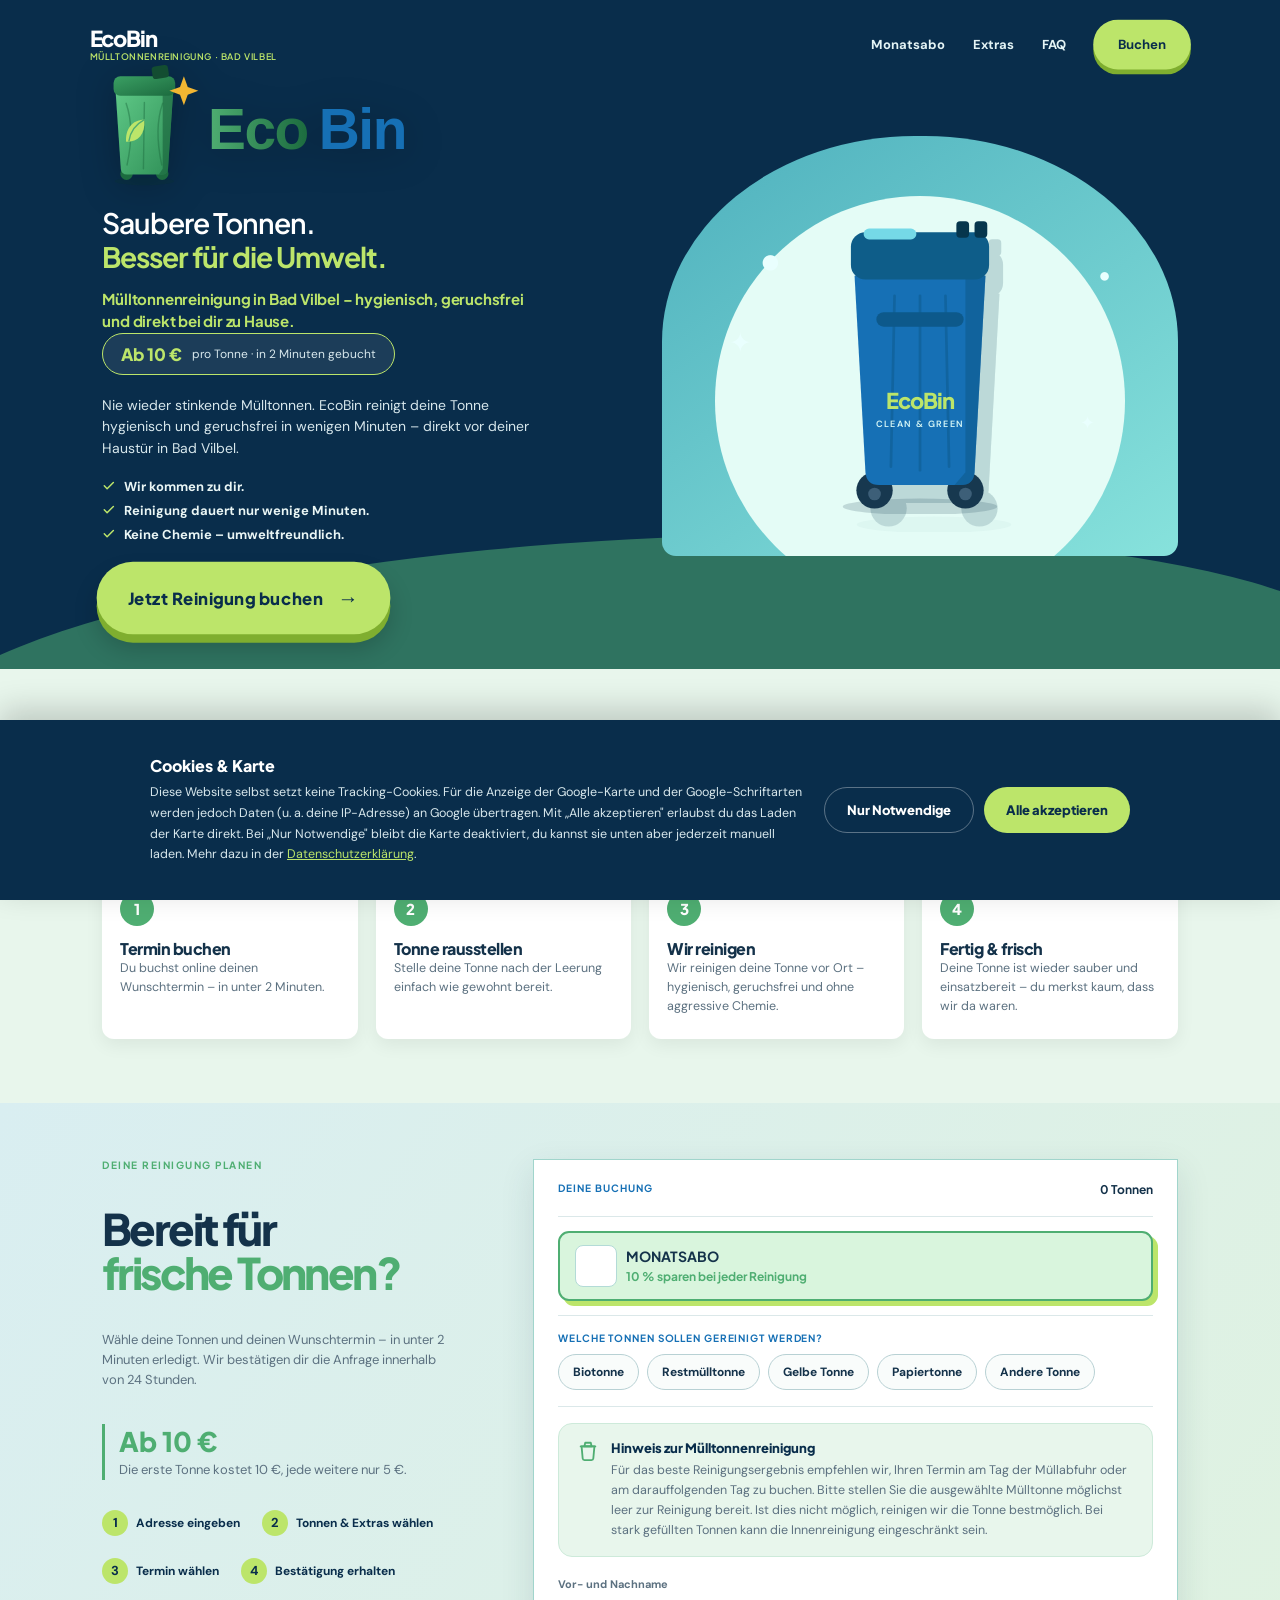
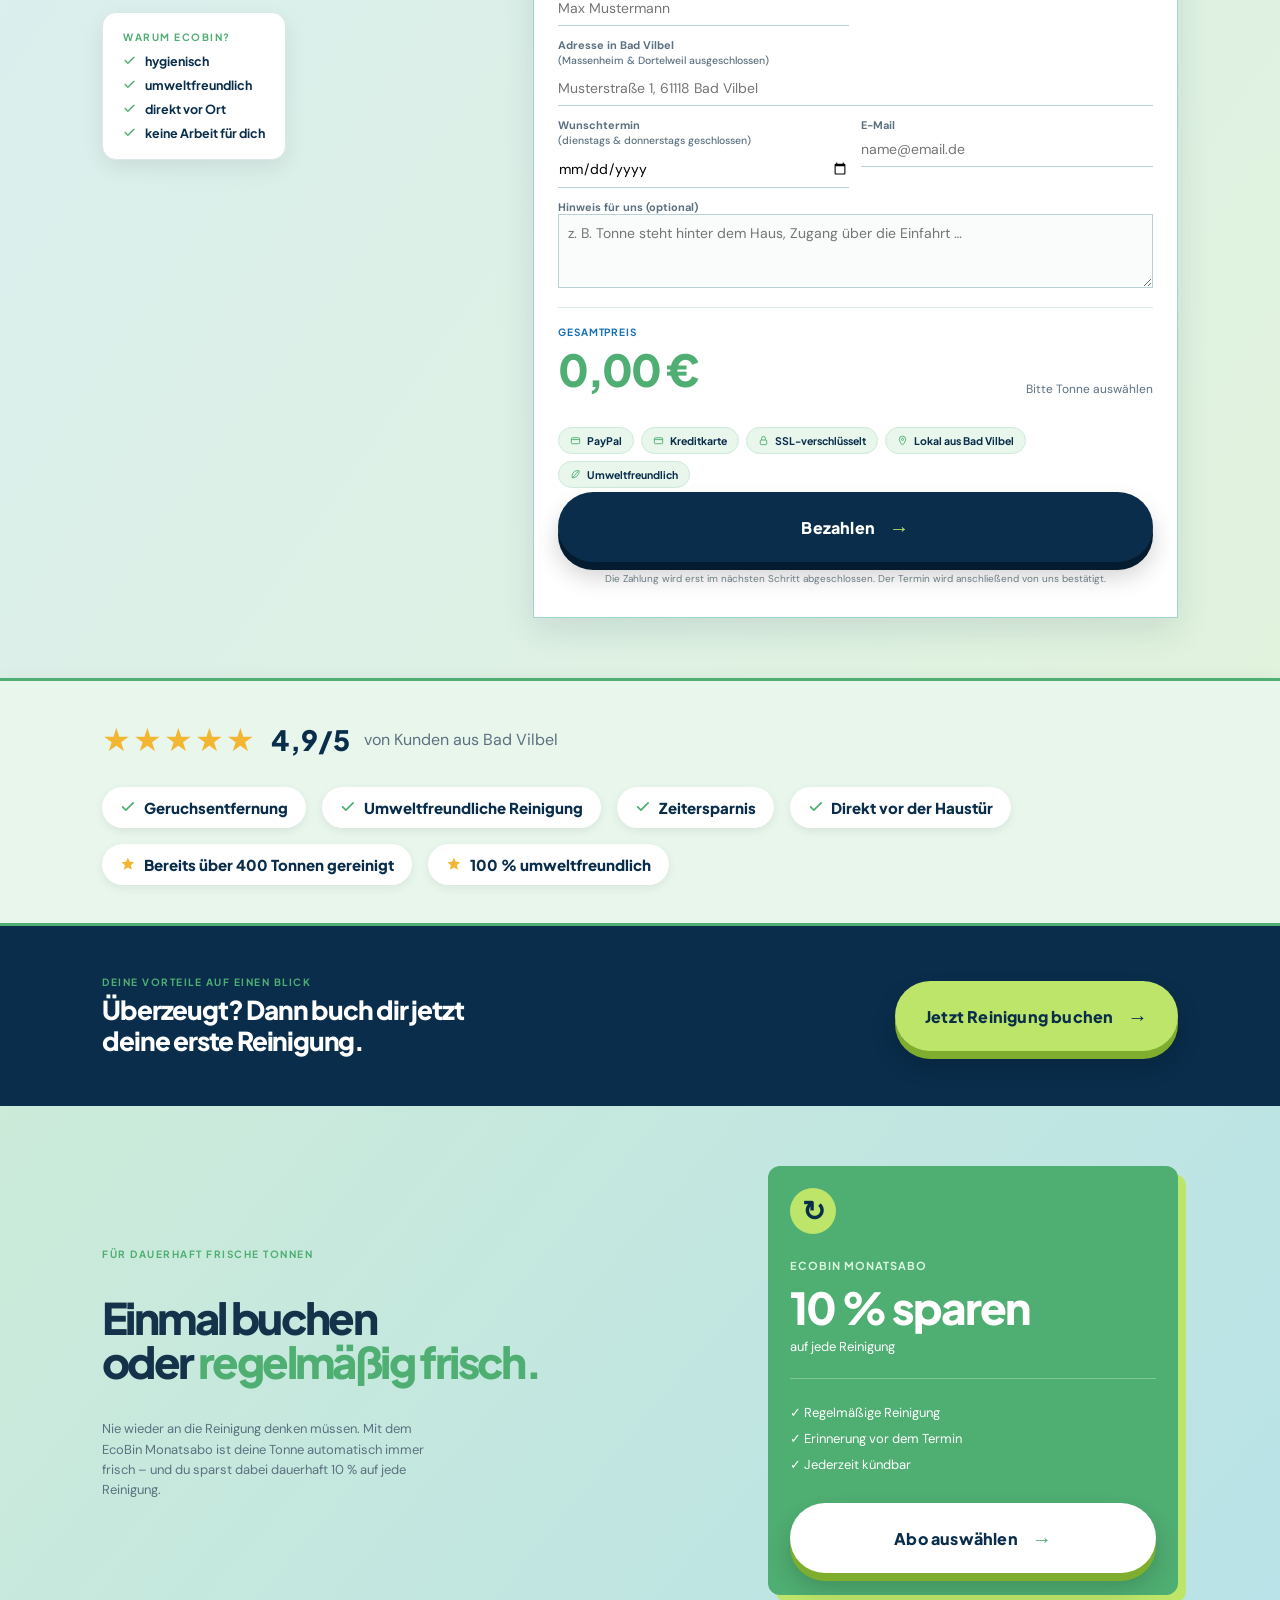
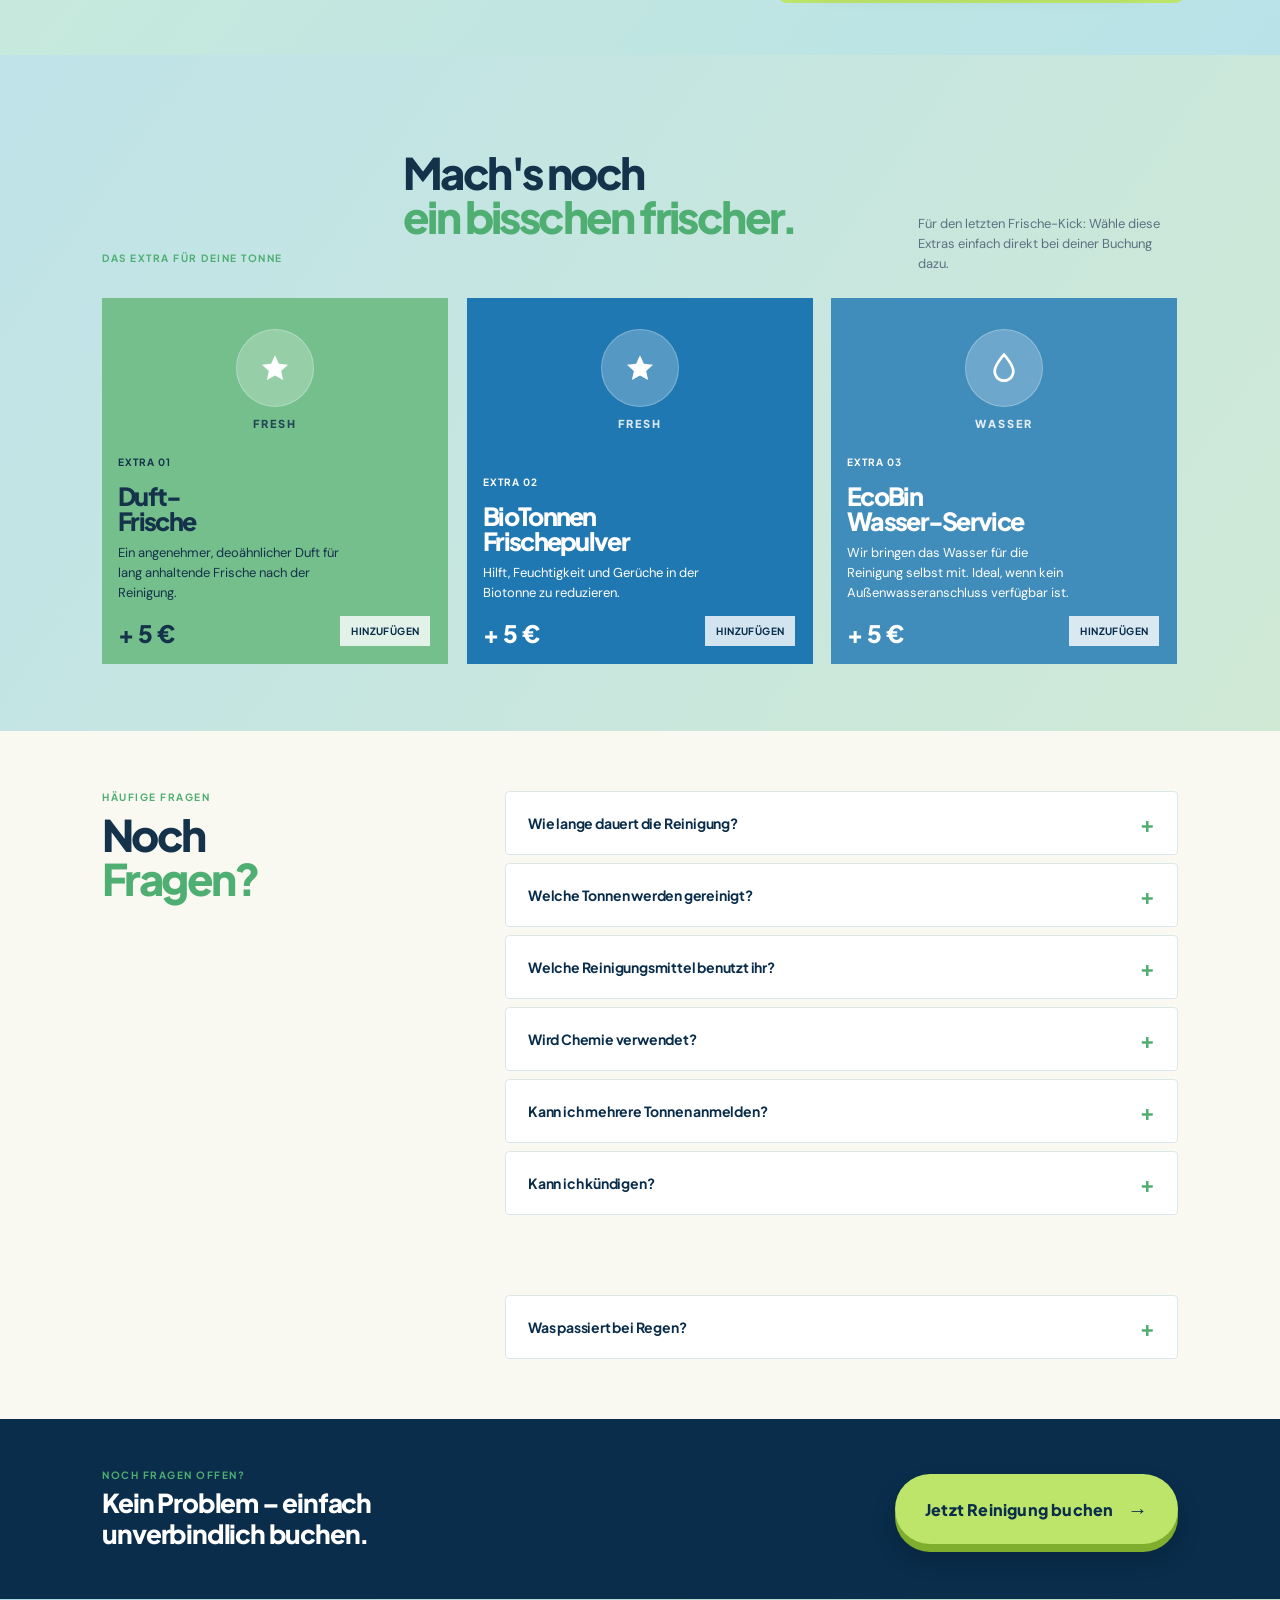
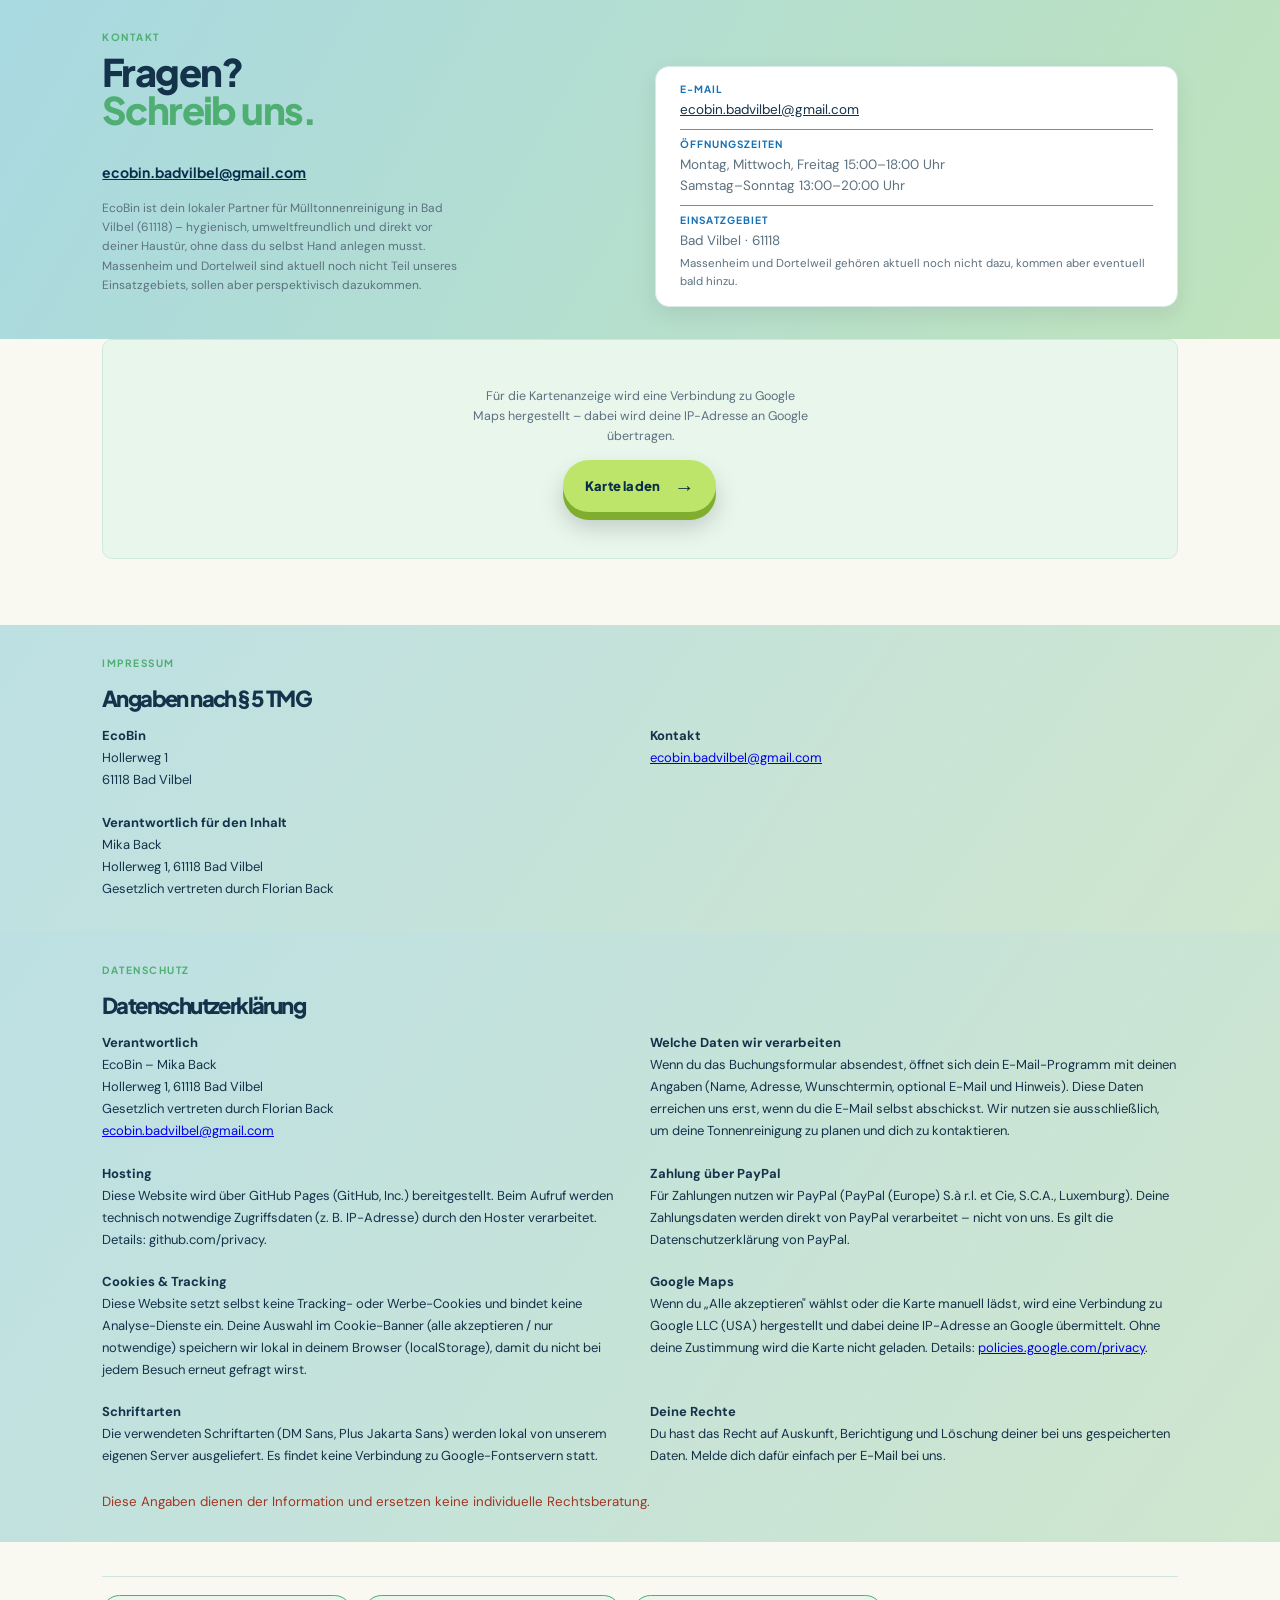
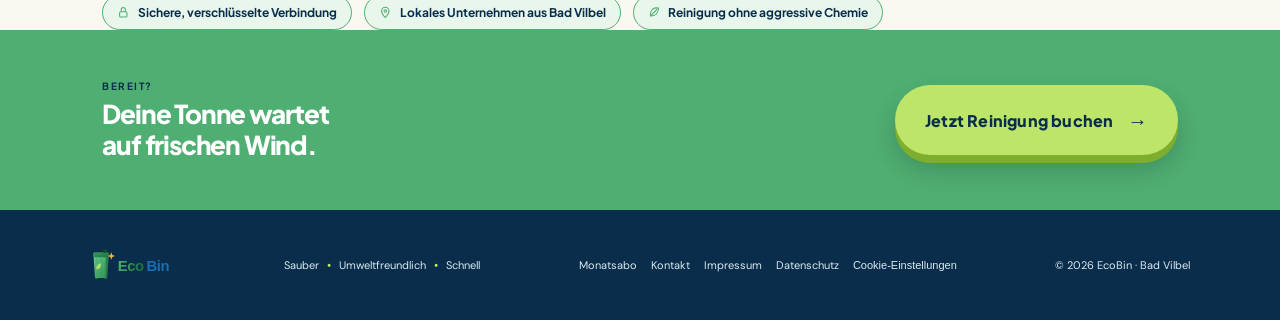
==== commit 18a862a9: "Add files via upload" ====
--- a/index.html
+++ b/index.html
@@ -1,20 +1,20 @@
-<!doctype html><html lang="de"><head><meta charset="UTF-8"><meta name="viewport" content="width=device-width,initial-scale=1"><title>Mülltonnenreinigung Bad Vilbel | EcoBin – saubere Tonnen ohne Gestank</title><meta name="description" content="EcoBin reinigt deine Mülltonne in Bad Vilbel (61118) hygienisch, geruchsfrei und umweltbewusst – direkt vor deiner Haustür. Jetzt Reinigung online buchen."><meta name="keywords" content="Mülltonnenreinigung Bad Vilbel, Biotonne reinigen lassen, Mülltonnen Waschservice Frankfurt Umgebung, Tonnenreinigung"><meta property="og:title" content="EcoBin | Mülltonnenreinigung Bad Vilbel"><meta property="og:description" content="Saubere Tonnen, besser für die Umwelt. Buche deine Mülltonnenreinigung in Bad Vilbel in wenigen Klicks."><meta property="og:type" content="website"><meta property="og:image" content="https://ecobin-badvilbel.de/logo.png"><meta property="og:locale" content="de_DE"><meta name="twitter:card" content="summary"><meta name="theme-color" content="#092d4b"><link rel="canonical" href="https://ecobin-badvilbel.de/"><link rel="icon" href="logo.png"><link rel="apple-touch-icon" href="logo.png"><link rel="stylesheet" href="fonts.css"><link rel="stylesheet" href="styles.css"><script type="application/ld+json">{"@context":"https://schema.org","@type":"LocalBusiness","name":"EcoBin","description":"Mülltonnenreinigung in Bad Vilbel – hygienisch, geruchsfrei und umweltbewusst.","areaServed":{"@type":"City","name":"Bad Vilbel"},"address":{"@type":"PostalAddress","addressLocality":"Bad Vilbel","postalCode":"61118","addressCountry":"DE"},"priceRange":"€€"}</script></head><body>
-<a class="skip-link" href="#top">Zum Inhalt springen</a>
+<!doctype html><html lang="de"><head><meta charset="UTF-8"><meta name="viewport" content="width=device-width,initial-scale=1"><title>Mülltonnenreinigung Bad Vilbel | EcoBin – saubere Tonnen ohne Gestank</title><meta name="description" content="EcoBin reinigt deine Mülltonne in Bad Vilbel (61118) hygienisch, geruchsfrei und umweltbewusst – direkt vor deiner Haustür. Jetzt Reinigung online buchen."><meta name="keywords" content="Mülltonnenreinigung Bad Vilbel, Biotonne reinigen lassen, Mülltonnen Waschservice Frankfurt Umgebung, Tonnenreinigung"><meta property="og:title" content="EcoBin | Mülltonnenreinigung Bad Vilbel"><meta property="og:description" content="Saubere Tonnen, besser für die Umwelt. Buche deine Mülltonnenreinigung in Bad Vilbel in wenigen Klicks."><meta property="og:type" content="website"><meta property="og:image" content="https://ecobin-badvilbel.de/logo.png"><meta property="og:locale" content="de_DE"><meta name="twitter:card" content="summary"><meta name="theme-color" content="#092d4b"><link rel="canonical" href="https://ecobin-badvilbel.de/"><link rel="icon" type="image/svg+xml" href="logo.svg"><link rel="icon" type="image/png" href="logo.png"><link rel="apple-touch-icon" href="logo.png"><link rel="stylesheet" href="fonts.css"><link rel="stylesheet" href="styles.css"><script type="application/ld+json">{"@context":"https://schema.org","@type":"LocalBusiness","name":"EcoBin","description":"Mülltonnenreinigung in Bad Vilbel – hygienisch, geruchsfrei und umweltbewusst.","areaServed":{"@type":"City","name":"Bad Vilbel"},"address":{"@type":"PostalAddress","addressLocality":"Bad Vilbel","postalCode":"61118","addressCountry":"DE"},"priceRange":"€€"}</script></head><body>
+<a class="skip-link" href="#top">Zum Inhalt springen</a><svg xmlns="http://www.w3.org/2000/svg" style="display:none"><symbol id="icon-check" viewBox="0 0 24 24"><path d="M20 6L9 17l-5-5" fill="none" stroke="currentColor" stroke-width="2.6" stroke-linecap="round" stroke-linejoin="round"/></symbol><symbol id="icon-droplet" viewBox="0 0 24 24"><path d="M12 2s7 7.5 7 12.5A7 7 0 1 1 5 14.5C5 9.5 12 2 12 2z" fill="none" stroke="currentColor" stroke-width="2"/></symbol><symbol id="icon-lock" viewBox="0 0 24 24"><rect x="5" y="11" width="14" height="10" rx="2" fill="none" stroke="currentColor" stroke-width="2"/><path d="M8 11V7a4 4 0 0 1 8 0v4" fill="none" stroke="currentColor" stroke-width="2"/></symbol><symbol id="icon-pin" viewBox="0 0 24 24"><path d="M12 22s7-7.4 7-12.5A7 7 0 0 0 5 9.5C5 14.6 12 22 12 22z" fill="none" stroke="currentColor" stroke-width="2"/><circle cx="12" cy="9.5" r="2.4" fill="none" stroke="currentColor" stroke-width="2"/></symbol><symbol id="icon-leaf" viewBox="0 0 24 24"><path d="M20 4c0 9-6 15-15 15-1 0-1-9 4-13 4-3.2 8-2.6 11-2z" fill="none" stroke="currentColor" stroke-width="2" stroke-linejoin="round"/><path d="M5 19c3-3 6-6 12-13" fill="none" stroke="currentColor" stroke-width="2" stroke-linecap="round"/></symbol><symbol id="icon-card" viewBox="0 0 24 24"><rect x="3" y="6" width="18" height="13" rx="2" fill="none" stroke="currentColor" stroke-width="2"/><path d="M3 10h18" stroke="currentColor" stroke-width="2"/></symbol><symbol id="icon-bin" viewBox="0 0 24 24"><path d="M5 7h14l-1.2 13.2A2 2 0 0 1 15.8 22H8.2a2 2 0 0 1-2-1.8L5 7z" fill="none" stroke="currentColor" stroke-width="2" stroke-linejoin="round"/><path d="M9 3h6l1 4H8l1-4z" fill="none" stroke="currentColor" stroke-width="2" stroke-linejoin="round"/><path d="M4 7h16" stroke="currentColor" stroke-width="2" stroke-linecap="round"/></symbol><symbol id="icon-star" viewBox="0 0 24 24"><path d="M12 2.5l2.9 6.3 6.9.7-5.2 4.7 1.5 6.8L12 17.6l-6.1 3.4 1.5-6.8-5.2-4.7 6.9-.7L12 2.5z" fill="currentColor"/></symbol><symbol id="icon-arrow" viewBox="0 0 24 24"><path d="M5 12h14M13 6l6 6-6 6" fill="none" stroke="currentColor" stroke-width="2.4" stroke-linecap="round" stroke-linejoin="round"/></symbol></svg>
 <header class="header"><a class="brand" href="#top"><span>EcoBin</span><small class="brand-tag">Mülltonnenreinigung · Bad Vilbel</small></a><button class="menu" type="button" aria-label="Menü öffnen" aria-expanded="false" aria-controls="site-nav"><i></i><i></i></button><nav id="site-nav"><a href="#abo">Monatsabo</a><a href="#extras">Extras</a><a href="#faq">FAQ</a><a class="nav-button" href="#buchen">Buchen</a></nav></header><main id="top">
-<section class="hero"><div class="hero-copy"><img class="hero-logo-img" src="logo.png" alt="EcoBin Logo" width="368" height="130"><p class="hero-slogan">Saubere Tonnen.<br><strong>Besser für die Umwelt.</strong></p><div class="hero-price-badge"><b>Ab 10 €</b><span>pro Tonne · in 2 Minuten gebucht</span></div><p class="lead">Nie wieder stinkende Mülltonnen. EcoBin reinigt deine Tonne hygienisch und geruchsfrei in wenigen Minuten – direkt vor deiner Haustür in Bad Vilbel.</p><ul class="hero-checks"><li>✅ Wir kommen zu dir.</li><li>✅ Reinigung dauert nur wenige Minuten.</li><li>✅ Keine Chemie – umweltfreundlich.</li></ul><a class="button green-button" href="#buchen">Jetzt Reinigung buchen <span>→</span></a></div><div class="hero-art"><div class="halo"></div><div class="drop drop-one">●</div><div class="drop drop-two">●</div><div class="sparkle spark-one">✦</div><div class="sparkle spark-two">✦</div><div class="hero-bin"><svg viewBox="0 0 200 330" xmlns="http://www.w3.org/2000/svg" role="img" aria-label="Blaue Mülltonne vor dem Haus"><ellipse cx="100" cy="322" rx="85" ry="9" fill="#04263d" opacity=".16"/><circle cx="50" cy="304" r="20" fill="#17384f"/><circle cx="150" cy="304" r="20" fill="#17384f"/><circle cx="50" cy="308" r="7" fill="#3d5f78"/><circle cx="150" cy="308" r="7" fill="#3d5f78"/><path d="M28,68 L172,68 L160,284 Q159,298 145,298 L55,298 Q41,298 40,284 Z" fill="#1670b5"/><path d="M150,68 L172,68 L160,284 Q159,298 145,298 L138,298 L150,284 Z" fill="#0d598b" opacity=".55"/><line x1="72" y1="90" x2="68" y2="278" stroke="#0d598b" stroke-width="3" opacity=".5" stroke-linecap="round"/><line x1="100" y1="90" x2="100" y2="282" stroke="#0d598b" stroke-width="3" opacity=".5" stroke-linecap="round"/><line x1="128" y1="90" x2="132" y2="278" stroke="#0d598b" stroke-width="3" opacity=".5" stroke-linecap="round"/><rect x="52" y="108" width="96" height="16" rx="8" fill="#0d598b"/><text x="100" y="215" text-anchor="middle" font-family="'Plus Jakarta Sans',sans-serif" font-weight="800" font-size="24" letter-spacing="-1" fill="#bce56a">EcoBin</text><text x="100" y="234" text-anchor="middle" font-family="'DM Sans',sans-serif" font-weight="600" font-size="10" letter-spacing="1.5" fill="#d5f6f6">CLEAN &amp; GREEN</text><rect x="24" y="20" width="152" height="52" rx="16" fill="#0e5d89"/><rect x="140" y="8" width="14" height="18" rx="4" fill="#06364d"/><rect x="160" y="8" width="14" height="18" rx="4" fill="#06364d"/><rect x="38" y="16" width="58" height="12" rx="6" fill="#75d9e7"/></svg></div></div></section>
+<section class="hero"><div class="hero-copy"><picture><source srcset="logo.svg" type="image/svg+xml"><img class="hero-logo-img" src="logo.webp" alt="EcoBin Logo" width="368" height="130" loading="eager" fetchpriority="high"></picture><p class="hero-slogan">Saubere Tonnen.<br><strong>Besser für die Umwelt.</strong></p><p class="hero-subline">Mülltonnenreinigung in Bad Vilbel – hygienisch, geruchsfrei und direkt bei dir zu Hause.</p><div class="hero-price-badge"><b>Ab 10 €</b><span>pro Tonne · in 2 Minuten gebucht</span></div><p class="lead">Nie wieder stinkende Mülltonnen. EcoBin reinigt deine Tonne hygienisch und geruchsfrei in wenigen Minuten – direkt vor deiner Haustür in Bad Vilbel.</p><ul class="hero-checks"><li><svg class="icon" aria-hidden="true"><use href="#icon-check"/></svg> Wir kommen zu dir.</li><li><svg class="icon" aria-hidden="true"><use href="#icon-check"/></svg> Reinigung dauert nur wenige Minuten.</li><li><svg class="icon" aria-hidden="true"><use href="#icon-check"/></svg> Keine Chemie – umweltfreundlich.</li></ul><a class="button green-button" href="#buchen">Jetzt Reinigung buchen <span>→</span></a></div><div class="hero-art"><div class="halo"></div><div class="drop drop-one">●</div><div class="drop drop-two">●</div><div class="sparkle spark-one">✦</div><div class="sparkle spark-two">✦</div><div class="hero-bin"><svg viewBox="0 0 200 330" xmlns="http://www.w3.org/2000/svg" role="img" aria-label="Blaue Mülltonne vor dem Haus"><ellipse cx="100" cy="322" rx="85" ry="9" fill="#04263d" opacity=".16"/><circle cx="50" cy="304" r="20" fill="#17384f"/><circle cx="150" cy="304" r="20" fill="#17384f"/><circle cx="50" cy="308" r="7" fill="#3d5f78"/><circle cx="150" cy="308" r="7" fill="#3d5f78"/><path d="M28,68 L172,68 L160,284 Q159,298 145,298 L55,298 Q41,298 40,284 Z" fill="#1670b5"/><path d="M150,68 L172,68 L160,284 Q159,298 145,298 L138,298 L150,284 Z" fill="#0d598b" opacity=".55"/><line x1="72" y1="90" x2="68" y2="278" stroke="#0d598b" stroke-width="3" opacity=".5" stroke-linecap="round"/><line x1="100" y1="90" x2="100" y2="282" stroke="#0d598b" stroke-width="3" opacity=".5" stroke-linecap="round"/><line x1="128" y1="90" x2="132" y2="278" stroke="#0d598b" stroke-width="3" opacity=".5" stroke-linecap="round"/><rect x="52" y="108" width="96" height="16" rx="8" fill="#0d598b"/><text x="100" y="215" text-anchor="middle" font-family="'Plus Jakarta Sans',sans-serif" font-weight="800" font-size="24" letter-spacing="-1" fill="#bce56a">EcoBin</text><text x="100" y="234" text-anchor="middle" font-family="'DM Sans',sans-serif" font-weight="600" font-size="10" letter-spacing="1.5" fill="#d5f6f6">CLEAN &amp; GREEN</text><rect x="24" y="20" width="152" height="52" rx="16" fill="#0e5d89"/><rect x="140" y="8" width="14" height="18" rx="4" fill="#06364d"/><rect x="160" y="8" width="14" height="18" rx="4" fill="#06364d"/><rect x="38" y="16" width="58" height="12" rx="6" fill="#75d9e7"/></svg></div></div></section>
 <section class="process reveal" id="ablauf"><div class="process-head"><p class="eyebrow blue">SO FUNKTIONIERT'S</p><h2>In vier<br><em>einfachen Schritten.</em></h2></div><ol class="process-steps"><li><span>1</span><div><h3>Termin buchen</h3><p>Du buchst online deinen Wunschtermin – in unter 2 Minuten.</p></div></li><li><span>2</span><div><h3>Tonne rausstellen</h3><p>Stelle deine Tonne nach der Leerung einfach wie gewohnt bereit.</p></div></li><li><span>3</span><div><h3>Wir reinigen</h3><p>Wir reinigen deine Tonne vor Ort – hygienisch, geruchsfrei und ohne aggressive Chemie.</p></div></li><li><span>4</span><div><h3>Fertig &amp; frisch</h3><p>Deine Tonne ist wieder sauber und einsatzbereit – du merkst kaum, dass wir da waren.</p></div></li></ol></section>
-<section class="booking" id="buchen"><div class="booking-title reveal"><p class="eyebrow blue">DEINE REINIGUNG PLANEN</p><h2>Bereit für<br><em>frische Tonnen?</em></h2><p>Wähle deine Tonnen und deinen Wunschtermin – in unter 2 Minuten erledigt. Wir bestätigen dir die Anfrage innerhalb von 24 Stunden.</p><div class="price-rule"><b>Ab 10 €</b><span>Die erste Tonne kostet 10 €, jede weitere nur 5 €.</span></div><ol class="steps"><li><b>1</b><span>Adresse eingeben</span></li><li><b>2</b><span>Tonnen &amp; Extras wählen</span></li><li><b>3</b><span>Termin wählen</span></li><li><b>4</b><span>Bestätigung erhalten</span></li></ol><div class="why-box"><p class="eyebrow blue">WARUM ECOBIN?</p><ul><li>✅ hygienisch</li><li>✅ umweltfreundlich</li><li>✅ direkt vor Ort</li><li>✅ keine Arbeit für dich</li></ul></div></div><form id="booking-form" class="booking-form reveal"><div class="form-top"><span>DEINE BUCHUNG</span><strong id="summary-count">0 Tonnen</strong></div><div class="subscription-row"><label class="subscription-check"><input id="subscription-toggle" type="checkbox"><span></span><b>MONATSABO<br><small>10 % sparen bei jeder Reinigung</small></b></label></div><div class="bin-select" role="group" aria-labelledby="bin-select-label"><small id="bin-select-label">WELCHE TONNEN SOLLEN GEREINIGT WERDEN?</small><div class="bin-checkboxes"><div class="bin-item"><label><input type="checkbox" name="binType" value="Biotonne"><span>Biotonne</span></label><div class="bin-item-qty" data-std-key="Biotonne" hidden><button type="button" data-std-qty="-1" aria-label="Weniger Biotonnen">−</button><output>1</output><button type="button" data-std-qty="1" aria-label="Mehr Biotonnen">+</button><input type="hidden" name="binQtyBiotonne" value="1"></div></div><div class="bin-item"><label><input type="checkbox" name="binType" value="Restmülltonne"><span>Restmülltonne</span></label><div class="bin-item-qty" data-std-key="Restmülltonne" hidden><button type="button" data-std-qty="-1" aria-label="Weniger Restmülltonnen">−</button><output>1</output><button type="button" data-std-qty="1" aria-label="Mehr Restmülltonnen">+</button><input type="hidden" name="binQtyRestmuelltonne" value="1"></div></div><div class="bin-item"><label><input type="checkbox" name="binType" value="Gelbe Tonne"><span>Gelbe Tonne</span></label><div class="bin-item-qty" data-std-key="Gelbe Tonne" hidden><button type="button" data-std-qty="-1" aria-label="Weniger Gelbe Tonnen">−</button><output>1</output><button type="button" data-std-qty="1" aria-label="Mehr Gelbe Tonnen">+</button><input type="hidden" name="binQtyGelbeTonne" value="1"></div></div><div class="bin-item"><label><input type="checkbox" name="binType" value="Papiertonne"><span>Papiertonne</span></label><div class="bin-item-qty" data-std-key="Papiertonne" hidden><button type="button" data-std-qty="-1" aria-label="Weniger Papiertonnen">−</button><output>1</output><button type="button" data-std-qty="1" aria-label="Mehr Papiertonnen">+</button><input type="hidden" name="binQtyPapiertonne" value="1"></div></div><div class="bin-item"><label><input id="bin-other-check" type="checkbox" name="binType" value="Andere Tonne"><span>Andere Tonne</span></label></div></div><div id="bin-other-wrap" class="bin-other-field" hidden><small>Wie viele Tonnen der jeweiligen Art?</small><div class="bin-other-qty"><div class="bin-qty-row" data-key="normal"><div><b>Sonstige Tonne</b><small>z. B. Elektronikmülltonne · gleiche Größe wie eine normale Tonne, aber keine Bio-, Rest-, Gelbe oder Papiertonne</small></div><div class="quantity"><button type="button" data-qty="-1">−</button><output>0</output><button type="button" data-qty="1">+</button><input type="hidden" name="otherBinQtyNormal" value="0"></div></div><div class="bin-qty-row" data-key="gross"><div><b>Große Mülltonne</b><small>15 € je Tonne</small></div><div class="quantity"><button type="button" data-qty="-1">−</button><output>0</output><button type="button" data-qty="1">+</button><input type="hidden" name="otherBinQtyGross" value="0"></div></div><div class="bin-qty-row" data-key="container"><div><b>Container</b><small>30 € je Container</small></div><div class="quantity"><button type="button" data-qty="-1">−</button><output>0</output><button type="button" data-qty="1">+</button><input type="hidden" name="otherBinQtyContainer" value="0"></div></div></div><label class="bin-other-desc">Beschreibung<textarea name="otherBinDescription" placeholder="z. B. Standort, Größe, Zugang …"></textarea></label></div></div><div class="info-notice"><span class="info-notice-icon" aria-hidden="true">🗑️</span><div><strong>Hinweis zur Mülltonnenreinigung</strong><p>Für das beste Reinigungsergebnis empfehlen wir, Ihren Termin am Tag der Müllabfuhr oder am darauffolgenden Tag zu buchen. Bitte stellen Sie die ausgewählte Mülltonne möglichst leer zur Reinigung bereit. Ist dies nicht möglich, reinigen wir die Tonne bestmöglich. Bei stark gefüllten Tonnen kann die Innenreinigung eingeschränkt sein.</p></div></div><div class="form-grid"><label>Vor- und Nachname<input required name="name" placeholder="Max Mustermann" autocomplete="name"></label><label class="wide">Adresse in Bad Vilbel <small class="closed-note">(Massenheim &amp; Dortelweil ausgeschlossen)</small><input required name="address" placeholder="Musterstraße 1, 61118 Bad Vilbel" autocomplete="street-address"></label><label>Wunschtermin <small class="closed-note">(dienstags &amp; donnerstags geschlossen)</small><input id="requested-date" required name="date" type="date"></label><label>E-Mail<input id="customer-email" required name="email" type="email" placeholder="name@email.de" autocomplete="email"></label><label class="wide">Hinweis für uns (optional)<textarea name="note" placeholder="z. B. Tonne steht hinter dem Haus, Zugang über die Einfahrt …"></textarea></label></div><p id="validation-message" class="validation-message" hidden></p><div class="booking-total"><div><small>GESAMTPREIS</small><strong id="total-price">0,00 €</strong></div><p id="price-note">Bitte Tonne auswählen</p></div><div class="trust-mini-row"><span class="trust-chip">💳 PayPal</span><span class="trust-chip">💳 Kreditkarte</span><span class="trust-chip">🔒 SSL-verschlüsselt</span><span class="trust-chip">📍 Lokal aus Bad Vilbel</span><span class="trust-chip">♻️ Umweltfreundlich</span></div><button class="button dark-button" type="submit">Bezahlen <span>→</span></button><p class="form-legal">Die Zahlung wird erst im nächsten Schritt abgeschlossen. Der Termin wird anschließend von uns bestätigt.</p></form></section>
-<section class="trust-bar"><div class="trust-rating" role="img" aria-label="Bewertung 4,9 von 5 Sternen, von Kunden aus Bad Vilbel"><span class="stars" aria-hidden="true">★★★★★</span><b aria-hidden="true">4,9/5</b><span aria-hidden="true">von Kunden aus Bad Vilbel</span></div><ul class="trust-points"><li>✅ Geruchsentfernung</li><li>✅ Umweltfreundliche Reinigung</li><li>✅ Zeitersparnis</li><li>✅ Direkt vor der Haustür</li></ul></section>
+<section class="booking" id="buchen"><div class="booking-title reveal"><p class="eyebrow blue">DEINE REINIGUNG PLANEN</p><h2>Bereit für<br><em>frische Tonnen?</em></h2><p>Wähle deine Tonnen und deinen Wunschtermin – in unter 2 Minuten erledigt. Wir bestätigen dir die Anfrage innerhalb von 24 Stunden.</p><div class="price-rule"><b>Ab 10 €</b><span>Die erste Tonne kostet 10 €, jede weitere nur 5 €.</span></div><ol class="steps"><li><b>1</b><span>Adresse eingeben</span></li><li><b>2</b><span>Tonnen &amp; Extras wählen</span></li><li><b>3</b><span>Termin wählen</span></li><li><b>4</b><span>Bestätigung erhalten</span></li></ol><div class="why-box"><p class="eyebrow blue">WARUM ECOBIN?</p><ul><li><svg class="icon" aria-hidden="true"><use href="#icon-check"/></svg> hygienisch</li><li><svg class="icon" aria-hidden="true"><use href="#icon-check"/></svg> umweltfreundlich</li><li><svg class="icon" aria-hidden="true"><use href="#icon-check"/></svg> direkt vor Ort</li><li><svg class="icon" aria-hidden="true"><use href="#icon-check"/></svg> keine Arbeit für dich</li></ul></div></div><form id="booking-form" class="booking-form reveal"><div class="form-top"><span>DEINE BUCHUNG</span><strong id="summary-count">0 Tonnen</strong></div><div class="subscription-row"><label class="subscription-check"><input id="subscription-toggle" type="checkbox"><span></span><b>MONATSABO<br><small>10 % sparen bei jeder Reinigung</small></b></label></div><div class="bin-select" role="group" aria-labelledby="bin-select-label"><small id="bin-select-label">WELCHE TONNEN SOLLEN GEREINIGT WERDEN?</small><div class="bin-checkboxes"><div class="bin-item"><label><input type="checkbox" name="binType" value="Biotonne"><span>Biotonne</span></label><div class="bin-item-qty" data-std-key="Biotonne" hidden><button type="button" data-std-qty="-1" aria-label="Weniger Biotonnen">−</button><output>1</output><button type="button" data-std-qty="1" aria-label="Mehr Biotonnen">+</button><input type="hidden" name="binQtyBiotonne" value="1"></div></div><div class="bin-item"><label><input type="checkbox" name="binType" value="Restmülltonne"><span>Restmülltonne</span></label><div class="bin-item-qty" data-std-key="Restmülltonne" hidden><button type="button" data-std-qty="-1" aria-label="Weniger Restmülltonnen">−</button><output>1</output><button type="button" data-std-qty="1" aria-label="Mehr Restmülltonnen">+</button><input type="hidden" name="binQtyRestmuelltonne" value="1"></div></div><div class="bin-item"><label><input type="checkbox" name="binType" value="Gelbe Tonne"><span>Gelbe Tonne</span></label><div class="bin-item-qty" data-std-key="Gelbe Tonne" hidden><button type="button" data-std-qty="-1" aria-label="Weniger Gelbe Tonnen">−</button><output>1</output><button type="button" data-std-qty="1" aria-label="Mehr Gelbe Tonnen">+</button><input type="hidden" name="binQtyGelbeTonne" value="1"></div></div><div class="bin-item"><label><input type="checkbox" name="binType" value="Papiertonne"><span>Papiertonne</span></label><div class="bin-item-qty" data-std-key="Papiertonne" hidden><button type="button" data-std-qty="-1" aria-label="Weniger Papiertonnen">−</button><output>1</output><button type="button" data-std-qty="1" aria-label="Mehr Papiertonnen">+</button><input type="hidden" name="binQtyPapiertonne" value="1"></div></div><div class="bin-item"><label><input id="bin-other-check" type="checkbox" name="binType" value="Andere Tonne"><span>Andere Tonne</span></label></div></div><div id="bin-other-wrap" class="bin-other-field" hidden><small>Wie viele Tonnen der jeweiligen Art?</small><div class="bin-other-qty"><div class="bin-qty-row" data-key="normal"><div><b>Sonstige Tonne</b><small>z. B. Elektronikmülltonne · gleiche Größe wie eine normale Tonne, aber keine Bio-, Rest-, Gelbe oder Papiertonne</small></div><div class="quantity"><button type="button" data-qty="-1">−</button><output>0</output><button type="button" data-qty="1">+</button><input type="hidden" name="otherBinQtyNormal" value="0"></div></div><div class="bin-qty-row" data-key="gross"><div><b>Große Mülltonne</b><small>15 € je Tonne</small></div><div class="quantity"><button type="button" data-qty="-1">−</button><output>0</output><button type="button" data-qty="1">+</button><input type="hidden" name="otherBinQtyGross" value="0"></div></div><div class="bin-qty-row" data-key="container"><div><b>Container</b><small>30 € je Container</small></div><div class="quantity"><button type="button" data-qty="-1">−</button><output>0</output><button type="button" data-qty="1">+</button><input type="hidden" name="otherBinQtyContainer" value="0"></div></div></div><label class="bin-other-desc">Beschreibung<textarea name="otherBinDescription" placeholder="z. B. Standort, Größe, Zugang …"></textarea></label></div></div><div class="info-notice"><span class="info-notice-icon" aria-hidden="true"><svg class="icon" aria-hidden="true"><use href="#icon-bin"/></svg></span><div><strong>Hinweis zur Mülltonnenreinigung</strong><p>Für das beste Reinigungsergebnis empfehlen wir, Ihren Termin am Tag der Müllabfuhr oder am darauffolgenden Tag zu buchen. Bitte stellen Sie die ausgewählte Mülltonne möglichst leer zur Reinigung bereit. Ist dies nicht möglich, reinigen wir die Tonne bestmöglich. Bei stark gefüllten Tonnen kann die Innenreinigung eingeschränkt sein.</p></div></div><div class="form-grid"><label>Vor- und Nachname<input required name="name" placeholder="Max Mustermann" autocomplete="name"></label><label class="wide">Adresse in Bad Vilbel <small class="closed-note">(Massenheim &amp; Dortelweil ausgeschlossen)</small><input required name="address" placeholder="Musterstraße 1, 61118 Bad Vilbel" autocomplete="street-address"></label><label>Wunschtermin <small class="closed-note">(dienstags &amp; donnerstags geschlossen)</small><input id="requested-date" required name="date" type="date"></label><label>E-Mail<input id="customer-email" required name="email" type="email" placeholder="name@email.de" autocomplete="email"></label><label class="wide">Hinweis für uns (optional)<textarea name="note" placeholder="z. B. Tonne steht hinter dem Haus, Zugang über die Einfahrt …"></textarea></label></div><p id="validation-message" class="validation-message" hidden></p><div class="booking-total"><div><small>GESAMTPREIS</small><strong id="total-price">0,00 €</strong></div><p id="price-note">Bitte Tonne auswählen</p></div><div class="trust-mini-row"><span class="trust-chip"><svg class="icon" aria-hidden="true"><use href="#icon-card"/></svg> PayPal</span><span class="trust-chip"><svg class="icon" aria-hidden="true"><use href="#icon-card"/></svg> Kreditkarte</span><span class="trust-chip"><svg class="icon" aria-hidden="true"><use href="#icon-lock"/></svg> SSL-verschlüsselt</span><span class="trust-chip"><svg class="icon" aria-hidden="true"><use href="#icon-pin"/></svg> Lokal aus Bad Vilbel</span><span class="trust-chip"><svg class="icon" aria-hidden="true"><use href="#icon-leaf"/></svg> Umweltfreundlich</span></div><button class="button dark-button" type="submit">Bezahlen <span>→</span></button><p class="form-legal">Die Zahlung wird erst im nächsten Schritt abgeschlossen. Der Termin wird anschließend von uns bestätigt.</p></form></section>
+<section class="trust-bar"><div class="trust-rating" role="img" aria-label="Bewertung 4,9 von 5 Sternen, von Kunden aus Bad Vilbel"><span class="stars" aria-hidden="true">★★★★★</span><b aria-hidden="true">4,9/5</b><span aria-hidden="true">von Kunden aus Bad Vilbel</span></div><ul class="trust-points"><li><svg class="icon" aria-hidden="true"><use href="#icon-check"/></svg> Geruchsentfernung</li><li><svg class="icon" aria-hidden="true"><use href="#icon-check"/></svg> Umweltfreundliche Reinigung</li><li><svg class="icon" aria-hidden="true"><use href="#icon-check"/></svg> Zeitersparnis</li><li><svg class="icon" aria-hidden="true"><use href="#icon-check"/></svg> Direkt vor der Haustür</li><li class="trust-point-highlight"><svg class="icon" aria-hidden="true"><use href="#icon-star"/></svg> Bereits über 400 Tonnen gereinigt</li><li class="trust-point-highlight"><svg class="icon" aria-hidden="true"><use href="#icon-star"/></svg> 100 % umweltfreundlich</li></ul></section><section class="cta-banner reveal"><div><p class="eyebrow blue">DEINE VORTEILE AUF EINEN BLICK</p><h3>Überzeugt? Dann buch dir jetzt<br>deine erste Reinigung.</h3></div><a class="button green-button" href="#buchen">Jetzt Reinigung buchen <span>→</span></a></section>
 <section class="subscription" id="abo"><div class="subscription-copy reveal"><p class="eyebrow blue">FÜR DAUERHAFT FRISCHE TONNEN</p><h2>Einmal buchen<br>oder <em>regelmäßig frisch.</em></h2><p>Nie wieder an die Reinigung denken müssen. Mit dem EcoBin Monatsabo ist deine Tonne automatisch immer frisch – und du sparst dabei dauerhaft 10 % auf jede Reinigung.</p></div><div class="abo-card reveal"><div class="abo-icon">↻</div><p>EcoBin Monatsabo</p><h3>10 % sparen</h3><span>auf jede Reinigung</span><ul><li>✓ Regelmäßige Reinigung</li><li>✓ Erinnerung vor dem Termin</li><li>✓ Jederzeit kündbar</li></ul><a href="#buchen" data-select-subscription class="button green-button">Abo auswählen <span>→</span></a></div></section>
-<section class="extras" id="extras"><div class="extras-head reveal"><p class="eyebrow blue">DAS EXTRA FÜR DEINE TONNE</p><h2>Mach's noch<br><em>ein bisschen frischer.</em></h2><p>Für den letzten Frische-Kick: Wähle diese Extras einfach direkt bei deiner Buchung dazu.</p></div><div class="extras-grid"><article class="extra-card green reveal"><div class="extra-art deodorizer"><span>✦</span><b>FRESH</b></div><div><small>EXTRA 01</small><h3>Duft-<br>Frische</h3><p>Ein angenehmer, deoähnlicher Duft für lang anhaltende Frische nach der Reinigung.</p><strong>+ 5 €</strong></div><label><input class="extra-input" type="checkbox" value="Duft-Frische" data-price="5"><span class="add-label">Hinzufügen</span></label></article><article class="extra-card blue reveal"><div class="extra-art bio-powder"><span>● ● ●</span><b>FRESH</b></div><div><small>EXTRA 02</small><h3>BioTonnen<br>Frischepulver</h3><p>Hilft, Feuchtigkeit und Gerüche in der Biotonne zu reduzieren.</p><strong>+ 5 €</strong></div><label><input class="extra-input" type="checkbox" value="BioTonnen Frischepulver" data-price="5"><span class="add-label">Hinzufügen</span></label></article><article class="extra-card water-card reveal"><div class="extra-art"><span>💧</span><b>WASSER</b></div><div><small>EXTRA 03</small><h3>EcoBin<br>Wasser-Service</h3><p>Wir bringen das Wasser für die Reinigung selbst mit. Ideal, wenn kein Außenwasseranschluss verfügbar ist.</p><strong>+ 5 €</strong></div><label><input id="water-extra" class="extra-input" type="checkbox" value="EcoBin Wasser-Service" data-price="5"><span class="add-label">Hinzufügen</span></label></article></div></section>
-<section class="faq" id="faq"><div class="faq-head reveal"><p class="eyebrow blue">HÄUFIGE FRAGEN</p><h2>Noch<br><em>Fragen?</em></h2></div><div class="faq-list reveal"><details><summary>Wie lange dauert die Reinigung?</summary><p>In der Regel ist deine Tonne innerhalb weniger Minuten wieder sauber und einsatzbereit – du merkst kaum, dass wir da waren.</p></details><details><summary>Welche Tonnen werden gereinigt?</summary><p>Wir reinigen Rest-, Bio- und Papiertonnen aller gängigen Größen. Bei Bedarf sprich uns einfach im Hinweisfeld deiner Buchung an.</p></details><details><summary>Welche Reinigungsmittel benutzt ihr?</summary><p>Wir reinigen mit Zitronensäure, Natron und Essig – bewährte, umweltfreundliche Hausmittel, die zuverlässig Kalk, Schmutz und Gerüche entfernen, ohne unnötig zu belasten.</p></details><details><summary>Muss ich bei der Reinigung zu Hause sein?</summary><p>Nur wenn kein Außenwasseranschluss verfügbar ist. Alternativ bringt unser Wasser-Service das Wasser einfach selbst mit.</p></details><details><summary>Was passiert bei Regen?</summary><p>Regen ist kein Problem – deine Tonne wird trotzdem gereinigt. Nur bei Unwetter oder Sturm verschieben wir den Termin kurzfristig und melden uns rechtzeitig bei dir.</p></details></div></section>
+<section class="extras" id="extras"><div class="extras-head reveal"><p class="eyebrow blue">DAS EXTRA FÜR DEINE TONNE</p><h2>Mach's noch<br><em>ein bisschen frischer.</em></h2><p>Für den letzten Frische-Kick: Wähle diese Extras einfach direkt bei deiner Buchung dazu.</p></div><div class="extras-grid"><article class="extra-card green reveal"><div class="extra-art"><span class="extra-icon"><svg class="icon" aria-hidden="true"><use href="#icon-star"/></svg></span><b>FRESH</b></div><div><small>EXTRA 01</small><h3>Duft-<br>Frische</h3><p>Ein angenehmer, deoähnlicher Duft für lang anhaltende Frische nach der Reinigung.</p><strong>+ 5 €</strong></div><label><input class="extra-input" type="checkbox" value="Duft-Frische" data-price="5"><span class="add-label">Hinzufügen</span></label></article><article class="extra-card blue reveal"><div class="extra-art"><span class="extra-icon"><svg class="icon" aria-hidden="true"><use href="#icon-star"/></svg></span><b>FRESH</b></div><div><small>EXTRA 02</small><h3>BioTonnen<br>Frischepulver</h3><p>Hilft, Feuchtigkeit und Gerüche in der Biotonne zu reduzieren.</p><strong>+ 5 €</strong></div><label><input class="extra-input" type="checkbox" value="BioTonnen Frischepulver" data-price="5"><span class="add-label">Hinzufügen</span></label></article><article class="extra-card water-card reveal"><div class="extra-art"><span class="extra-icon"><svg class="icon" aria-hidden="true"><use href="#icon-droplet"/></svg></span><b>WASSER</b></div><div><small>EXTRA 03</small><h3>EcoBin<br>Wasser-Service</h3><p>Wir bringen das Wasser für die Reinigung selbst mit. Ideal, wenn kein Außenwasseranschluss verfügbar ist.</p><strong>+ 5 €</strong></div><label><input id="water-extra" class="extra-input" type="checkbox" value="EcoBin Wasser-Service" data-price="5"><span class="add-label">Hinzufügen</span></label></article></div></section>
+<section class="faq" id="faq"><div class="faq-head reveal"><p class="eyebrow blue">HÄUFIGE FRAGEN</p><h2>Noch<br><em>Fragen?</em></h2></div><div class="faq-list reveal"><details><summary>Wie lange dauert die Reinigung?</summary><p>In der Regel ist deine Tonne innerhalb weniger Minuten wieder sauber und einsatzbereit – du merkst kaum, dass wir da waren.</p></details><details><summary>Welche Tonnen werden gereinigt?</summary><p>Wir reinigen Rest-, Bio- und Papiertonnen aller gängigen Größen. Bei Bedarf sprich uns einfach im Hinweisfeld deiner Buchung an.</p></details><details><summary>Welche Reinigungsmittel benutzt ihr?</summary><p>Wir reinigen mit Zitronensäure, Natron und Essig – bewährte, umweltfreundliche Hausmittel, die zuverlässig Kalk, Schmutz und Gerüche entfernen, ohne unnötig zu belasten.</p></details><details><summary>Wird Chemie verwendet?</summary><p>Nein. Wir reinigen ausschließlich mit umweltfreundlichen Hausmitteln wie Zitronensäure, Natron und Essig – ganz ohne aggressive Chemikalien.</p></details><details><summary>Kann ich mehrere Tonnen anmelden?</summary><p>Klar – du kannst bei der Buchung beliebig viele Tonnen unterschiedlicher Art auswählen. Jede weitere Tonne kostet nur 5 € zusätzlich.</p></details><details><summary>Kann ich kündigen?</summary><p>Ja, dein Monatsabo ist jederzeit ohne Mindestlaufzeit kündbar. Schreib uns dazu einfach kurz eine E-Mail.</p></details><details><summary>Muss ich bei der Reinigung zu Hause sein?</summary><p>Nur wenn kein Außenwasseranschluss verfügbar ist. Alternativ bringt unser Wasser-Service das Wasser einfach selbst mit.</p></details><details><summary>Was passiert bei Regen?</summary><p>Regen ist kein Problem – deine Tonne wird trotzdem gereinigt. Nur bei Unwetter oder Sturm verschieben wir den Termin kurzfristig und melden uns rechtzeitig bei dir.</p></details></div></section><section class="cta-banner reveal"><div><p class="eyebrow blue">NOCH FRAGEN OFFEN?</p><h3>Kein Problem – einfach<br>unverbindlich buchen.</h3></div><a class="button green-button" href="#buchen">Jetzt Reinigung buchen <span>→</span></a></section>
 <section class="contact-section" id="kontakt"><div><p class="eyebrow blue">KONTAKT</p><h2>Fragen?<br><em>Schreib uns.</em></h2><p><a class="email-link" href="mailto:ecobin.badvilbel@gmail.com">ecobin.badvilbel@gmail.com</a></p><p class="seo-text">EcoBin ist dein lokaler Partner für Mülltonnenreinigung in Bad Vilbel (61118) – hygienisch, umweltfreundlich und direkt vor deiner Haustür, ohne dass du selbst Hand anlegen musst. Massenheim und Dortelweil sind aktuell noch nicht Teil unseres Einsatzgebiets, sollen aber perspektivisch dazukommen.</p></div><div class="contact-details"><p><b>E-Mail</b><span><a href="mailto:ecobin.badvilbel@gmail.com">ecobin.badvilbel@gmail.com</a></span></p><p><b>Öffnungszeiten</b><span>Montag, Mittwoch, Freitag 15:00–18:00 Uhr<br>Samstag–Sonntag 13:00–20:00 Uhr</span></p><p><b>Einsatzgebiet</b><span>Bad Vilbel · 61118<br><small style="color:var(--muted);font-weight:400">Massenheim und Dortelweil gehören aktuell noch nicht dazu, kommen aber eventuell bald hinzu.</small></span></p></div></section>
 <section class="map-section reveal"><div id="map-consent-wrap" class="map-consent-wrap"><iframe id="map-iframe" title="EcoBin Einsatzgebiet Bad Vilbel" loading="lazy" referrerpolicy="no-referrer-when-downgrade" data-src="https://www.google.com/maps?ll=50.1795,8.7420&z=14&output=embed" hidden></iframe><div id="map-placeholder" class="map-placeholder"><p>Für die Kartenanzeige wird eine Verbindung zu Google Maps hergestellt – dabei wird deine IP-Adresse an Google übertragen.</p><button id="map-load-btn" class="button green-button" type="button">Karte laden <span>→</span></button></div></div></section>
 <section class="impressum" id="impressum"><p class="eyebrow blue">IMPRESSUM</p><h2>Angaben nach § 5 TMG</h2><div class="legal-grid"><p><b>EcoBin</b><br>Hollerweg 1<br>61118 Bad Vilbel</p><p><b>Kontakt</b><br><a href="mailto:ecobin.badvilbel@gmail.com">ecobin.badvilbel@gmail.com</a></p><p><b>Verantwortlich für den Inhalt</b><br>Mika Back<br>Hollerweg 1, 61118 Bad Vilbel<br>Gesetzlich vertreten durch Florian Back</p></div></section><section class="impressum" id="datenschutz"><p class="eyebrow blue">DATENSCHUTZ</p><h2>Datenschutzerklärung</h2><div class="legal-grid"><p><b>Verantwortlich</b><br>EcoBin – Mika Back<br>Hollerweg 1, 61118 Bad Vilbel<br>Gesetzlich vertreten durch Florian Back<br><a href="mailto:ecobin.badvilbel@gmail.com">ecobin.badvilbel@gmail.com</a></p><p><b>Welche Daten wir verarbeiten</b><br>Wenn du das Buchungsformular absendest, öffnet sich dein E-Mail-Programm mit deinen Angaben (Name, Adresse, Wunschtermin, optional E-Mail und Hinweis). Diese Daten erreichen uns erst, wenn du die E-Mail selbst abschickst. Wir nutzen sie ausschließlich, um deine Tonnenreinigung zu planen und dich zu kontaktieren.</p><p><b>Hosting</b><br>Diese Website wird über GitHub Pages (GitHub, Inc.) bereitgestellt. Beim Aufruf werden technisch notwendige Zugriffsdaten (z. B. IP-Adresse) durch den Hoster verarbeitet. Details: github.com/privacy.</p><p><b>Zahlung über PayPal</b><br>Für Zahlungen nutzen wir PayPal (PayPal (Europe) S.à r.l. et Cie, S.C.A., Luxemburg). Deine Zahlungsdaten werden direkt von PayPal verarbeitet – nicht von uns. Es gilt die Datenschutzerklärung von PayPal.</p><p><b>Cookies &amp; Tracking</b><br>Diese Website setzt selbst keine Tracking- oder Werbe-Cookies und bindet keine Analyse-Dienste ein. Deine Auswahl im Cookie-Banner (alle akzeptieren / nur notwendige) speichern wir lokal in deinem Browser (localStorage), damit du nicht bei jedem Besuch erneut gefragt wirst.</p><p><b>Google Maps</b><br>Wenn du „Alle akzeptieren" wählst oder die Karte manuell lädst, wird eine Verbindung zu Google LLC (USA) hergestellt und dabei deine IP-Adresse an Google übermittelt. Ohne deine Zustimmung wird die Karte nicht geladen. Details: <a href="https://policies.google.com/privacy" target="_blank" rel="noopener">policies.google.com/privacy</a>.</p><p><b>Schriftarten</b><br>Die verwendeten Schriftarten (DM Sans, Plus Jakarta Sans) werden lokal von unserem eigenen Server ausgeliefert. Es findet keine Verbindung zu Google-Fontservern statt.</p><p><b>Deine Rechte</b><br>Du hast das Recht auf Auskunft, Berichtigung und Löschung deiner bei uns gespeicherten Daten. Melde dich dafür einfach per E-Mail bei uns.</p></div><small>Diese Angaben dienen der Information und ersetzen keine individuelle Rechtsberatung.</small></section>
-<section class="mini-trust reveal"><ul><li>🔒 Sichere, verschlüsselte Verbindung</li><li>📍 Lokales Unternehmen aus Bad Vilbel</li><li>♻️ Reinigung ohne aggressive Chemie</li></ul></section></main>
+<section class="mini-trust reveal"><ul><li><svg class="icon" aria-hidden="true"><use href="#icon-lock"/></svg> Sichere, verschlüsselte Verbindung</li><li><svg class="icon" aria-hidden="true"><use href="#icon-pin"/></svg> Lokales Unternehmen aus Bad Vilbel</li><li><svg class="icon" aria-hidden="true"><use href="#icon-leaf"/></svg> Reinigung ohne aggressive Chemie</li></ul></section><section class="cta-banner cta-banner-final reveal"><div><p class="eyebrow blue">BEREIT?</p><h3>Deine Tonne wartet<br>auf frischen Wind.</h3></div><a class="button green-button" href="#buchen">Jetzt Reinigung buchen <span>→</span></a></section></main>
 <div id="water-modal" class="modal" hidden><div class="modal-card water-choice"><p class="eyebrow blue">WASSER FÜR DEINE REINIGUNG</p><h3>Wie können wir die Tonne reinigen?</h3><p>Für die Reinigung brauchen wir Wasser. Bitte wähle eine der beiden Möglichkeiten aus:</p><label><input type="radio" name="water-choice" value="customer"><span><b>Außenwasseranschluss / Anwesenheit</b><small>Ich bin im bestätigten Zeitfenster zu Hause oder ein Außenwasseranschluss ist zugänglich. + 0 €</small></span></label><label><input type="radio" name="water-choice" value="service"><span><b>EcoBin Wasser-Service</b><small>EcoBin bringt Wasser selbst mit. + 5 €</small></span></label><p id="water-error" class="validation-message" hidden>Bitte wähle eine Möglichkeit aus.</p><button id="water-confirm" class="button green-button" type="button">Weiter zur Zahlung <span>→</span></button></div></div>
 <div id="extras-modal" class="modal" hidden><div class="modal-card"><button id="modal-close" type="button">×</button><p class="eyebrow blue">KLEINE EXTRAS, GROSSE FRISCHE</p><h3>Möchtest du deiner Tonne noch etwas Gutes tun?</h3><p>Wähle deine Extras – oder fahre ohne Änderung fort.</p><div class="modal-options"><label><input id="modal-duft" type="checkbox"><span><b>Duft-Frische</b><small>+ 5 € · Frischer, deoähnlicher Duft</small></span></label><label><input id="modal-pulver" type="checkbox"><span><b>BioTonnen Frischepulver</b><small>+ 5 € · Hilft gegen Feuchtigkeit & Gerüche</small></span></label></div><div class="modal-actions"><button id="modal-continue" class="button green-button" type="button">Ohne Änderung fortfahren</button><button id="modal-add" class="button dark-button" type="button">Auswahl übernehmen</button></div></div></div>
 <div id="payment-modal" class="modal" hidden><div class="modal-card"><button id="payment-close" type="button">×</button><p class="eyebrow blue">ZAHLUNG</p><h3>Fast geschafft.</h3><p>Deine Buchung beträgt <b id="payment-price">10,00 €</b>. Für echte Zahlungen muss hier noch PayPal oder Stripe verbunden werden.</p><div class="payment-method"><span>PayPal</span><small>Verbindung erforderlich</small></div><div class="payment-method"><span>Kreditkarte</span><small>Stripe-Verbindung erforderlich</small></div></div></div>
-<footer><a class="brand" href="#top"><img class="footer-logo-img" src="logo.png" alt="EcoBin Logo" width="96" height="34"></a><p>Sauber <b>•</b> Umweltfreundlich <b>•</b> Schnell</p><div><a href="#abo">Monatsabo</a><a href="#kontakt">Kontakt</a><a href="#impressum">Impressum</a><a href="#datenschutz">Datenschutz</a><button id="cookie-settings-open" class="cookie-settings-link" type="button">Cookie-Einstellungen</button></div><small>© 2026 EcoBin · Bad Vilbel</small></footer><a href="#buchen" class="sticky-cta">Jetzt buchen <span>→</span></a>
+<footer><a class="brand" href="#top"><picture><source srcset="logo.svg" type="image/svg+xml"><img class="footer-logo-img" src="logo.webp" alt="EcoBin Logo" width="96" height="34" loading="lazy"></picture></a><p>Sauber <b>•</b> Umweltfreundlich <b>•</b> Schnell</p><div><a href="#abo">Monatsabo</a><a href="#kontakt">Kontakt</a><a href="#impressum">Impressum</a><a href="#datenschutz">Datenschutz</a><button id="cookie-settings-open" class="cookie-settings-link" type="button">Cookie-Einstellungen</button></div><small>© 2026 EcoBin · Bad Vilbel</small></footer><a href="#buchen" class="sticky-cta"><svg class="icon" aria-hidden="true"><use href="#icon-arrow"/></svg> Jetzt buchen</a>
 <div id="cookie-banner" class="cookie-banner" hidden role="dialog" aria-live="polite" aria-label="Cookie-Einstellungen"><div class="cookie-banner-inner"><div class="cookie-banner-text"><strong>Cookies &amp; Karte</strong><p>Diese Website selbst setzt keine Tracking-Cookies. Für die Anzeige der Google-Karte und der Google-Schriftarten werden jedoch Daten (u. a. deine IP-Adresse) an Google übertragen. Mit „Alle akzeptieren" erlaubst du das Laden der Karte direkt. Bei „Nur Notwendige" bleibt die Karte deaktiviert, du kannst sie unten aber jederzeit manuell laden. Mehr dazu in der <a href="#datenschutz">Datenschutzerklärung</a>.</p></div><div class="cookie-banner-actions"><button id="cookie-accept-necessary" class="cookie-btn accept-necessary" type="button">Nur Notwendige</button><button id="cookie-accept-all" class="cookie-btn accept-all" type="button">Alle akzeptieren</button></div></div></div>
 <script src="script.js"></script><script src="paypal.js"></script><script src="cookie-consent.js"></script></body></html>
--- a/styles.css
+++ b/styles.css
@@ -1,38 +1 @@
-:root{--navy:#092d4b;--blue:#1670b5;--sky:#75d9e7;--green:#4fae72;--lime:#bce56a;--mint:#e8f6ec;--cream:#f9f8f1;--ink:#14324a;--muted:#5c7180;--sans:'DM Sans',sans-serif;--display:'Plus Jakarta Sans',sans-serif}*{box-sizing:border-box}html{scroll-behavior:smooth}body{margin:0;background:var(--cream);color:var(--ink);font-family:var(--sans)}.header{height:88px;display:flex;align-items:center;justify-content:space-between;padding:0 clamp(24px,7vw,112px);position:absolute;width:100%;z-index:5}.brand{font:800 22px var(--display);letter-spacing:-1.2px;text-decoration:none;color:#fff;display:flex;flex-direction:column;align-items:flex-start;gap:2px;line-height:1}.brand-tag{font:700 9px var(--display);letter-spacing:.6px;text-transform:uppercase;color:var(--lime);font-weight:600}nav{display:flex;gap:28px;align-items:center}nav a{font-size:13px;font-weight:700;color:#e4f4f5;text-decoration:none}.nav-button{background:var(--lime);padding:14px 22px;border-radius:999px;color:var(--navy)!important;font-weight:800;box-shadow:0 5px 0 #7fae2f}.nav-button b{color:var(--lime);font-size:19px;margin-left:8px}.menu{display:none}.hero{min-height:0;background:var(--navy);color:#fff;padding:60px clamp(24px,8vw,120px) 36px;display:grid;grid-template-columns:1.04fr .96fr;align-items:center;position:relative;overflow:hidden}.hero:after{content:'';position:absolute;z-index:0;bottom:-210px;left:-8%;width:116%;height:340px;background:var(--green);border-radius:50% 50% 0 0;transform:rotate(-3deg);opacity:.55}.eyebrow{font:700 10px var(--display);letter-spacing:1.5px;margin:0 0 10px;color:var(--lime)}.eyebrow.blue{color:var(--green)}.hero-logo-img{height:130px;width:auto;display:block;margin-bottom:6px;filter:drop-shadow(0 6px 18px #00000040)}.hero-slogan{font:400 clamp(20px,2.2vw,30px) var(--display);letter-spacing:-1px;line-height:1.2;margin:16px 0 0}.hero-slogan strong{color:var(--lime)}.lead{max-width:435px;color:#d7e7ec;line-height:1.55;font-size:14px;margin:12px 0 18px}.button{font:800 15px var(--display);letter-spacing:.2px;padding:20px 28px;border-radius:999px;border:0;text-decoration:none;display:inline-flex;align-items:center;justify-content:center;gap:14px;cursor:pointer;transition:transform .15s ease,box-shadow .15s ease}.button:active{transform:scale(.97)}.button span{font-size:20px}.green-button{background:var(--lime);color:var(--navy);box-shadow:0 8px 0 #7fae2f,0 14px 24px #00000030}.green-button span{color:var(--navy)}.green-button:hover{transform:translateY(-2px)}.hero-art{height:420px;background:linear-gradient(145deg,#4eb0bd,#87e2dc);border-radius:49% 49% 14px 14px;position:relative;overflow:hidden;z-index:1}.halo{position:absolute;width:410px;height:410px;border-radius:50%;background:#e4fcf6;left:50%;top:60px;transform:translateX(-50%)}.hero-bin{position:absolute;z-index:2;width:184px;height:300px;bottom:42px;left:50%;transform:translateX(-50%);filter:drop-shadow(14px 18px 0 #06364d2d)}.hero-bin svg{width:100%;height:100%;display:block}.drop,.sparkle{z-index:3;position:absolute;color:#e9fffe}.drop{font-size:36px}.drop-one{left:19%;top:24%;animation:float 4s ease-in-out infinite}.drop-two{right:13%;top:30%;font-size:20px;animation:float 3s 1s ease-in-out infinite}.sparkle{font-size:27px}.spark-one{left:13%;top:45%;animation:twinkle 2.2s infinite}.spark-two{right:16%;bottom:29%;font-size:18px;animation:twinkle 2.2s 1s infinite}.subscription h2,.booking h2,.extras h2{font:800 clamp(30px,3.4vw,48px) var(--display);letter-spacing:-2.6px;line-height:1}.subscription h2 em,.booking h2 em,.extras h2 em{font-style:normal;color:var(--green)}.subscription-copy>p:not(.eyebrow),.booking-title>p:not(.eyebrow),.extras-head>p:not(.eyebrow){font-size:13px;color:var(--muted);line-height:1.55;max-width:350px;margin-top:14px}.trust-bar{background:var(--mint);padding:30px clamp(24px,8vw,120px);display:flex;align-items:center;justify-content:space-between;flex-wrap:wrap;gap:26px;border-top:3px solid var(--green);border-bottom:3px solid var(--green);box-shadow:0 4px 18px #00000014}.trust-rating{display:flex;align-items:center;gap:14px;font-size:16px;color:var(--muted)}.trust-rating .stars{color:#f2b632;font-size:32px;letter-spacing:2px}.trust-rating b{font:800 28px var(--display);color:var(--navy)}.trust-points{list-style:none;display:flex;gap:16px;margin:0;padding:0;flex-wrap:wrap}.trust-points li{font:800 15px var(--display);color:var(--navy);background:#fff;padding:11px 18px;border-radius:999px;box-shadow:0 3px 10px #00000012}.faq{padding:40px clamp(24px,8vw,120px);background:var(--cream);display:grid;grid-template-columns:.7fr 1.3fr;gap:40px}.faq h2{font:800 clamp(30px,3.4vw,48px) var(--display);letter-spacing:-2.6px;line-height:1;margin:0}.faq h2 em{font-style:normal;color:var(--green)}.faq-list{display:flex;flex-direction:column;gap:8px}.faq-list details{background:#fff;border:1px solid #dbe8e9;padding:6px 22px;border-radius:4px}.faq-list summary{padding:11px 0;font:700 14px var(--display);letter-spacing:-.2px;cursor:pointer;color:var(--navy);list-style:none;display:flex;justify-content:space-between;align-items:center}.faq-list summary::-webkit-details-marker{display:none}.faq-list summary:after{content:'+';font-size:22px;color:var(--green);margin-left:12px}.faq-list details[open] summary:after{content:'–'}.faq-list p{margin:0 0 18px;font-size:13px;line-height:1.7;color:var(--muted)}@media(max-width:780px){.trust-bar{padding:24px;display:block}.trust-rating{font-size:14px}.trust-rating .stars{font-size:26px}.trust-rating b{font-size:22px}.trust-points{gap:10px;margin-top:16px}.trust-points li{font-size:13px;padding:9px 14px}.faq{padding:40px 24px;display:block}.faq-list{margin-top:35px}}.skip-link{position:absolute;left:-9999px;top:0;background:var(--lime);color:var(--navy);padding:12px 18px;font:800 13px var(--display);z-index:50;border-radius:0 0 8px 0;text-decoration:none}.skip-link:focus{left:0}
-.bin-select{padding:16px 0;border-bottom:1px solid #dbe8e9}.bin-select>small{font:700 10px var(--display);letter-spacing:.9px;color:var(--blue);display:block;margin-bottom:10px}.bin-checkboxes{display:flex;flex-wrap:wrap;gap:8px;align-items:flex-start}.bin-checkboxes label{display:flex;align-items:center;gap:7px;padding:9px 14px;border:1px solid #b8d1d4;border-radius:999px;font-size:12px;font-weight:700;color:var(--ink);cursor:pointer;background:#f9fcfb;transition:background .15s ease,border-color .15s ease,color .15s ease}.bin-checkboxes input{display:none}.bin-checkboxes label:has(input:checked){background:var(--green);border-color:var(--green);color:#fff}.bin-item{display:flex;flex-direction:column;align-items:center;gap:5px}.bin-item-qty{display:flex;align-items:center;gap:5px;background:#eef9f5;border:1.5px solid var(--green);border-radius:999px;padding:2px 6px}.bin-item-qty[hidden]{display:none}.bin-item-qty button{height:18px;width:18px;border:0;background:transparent;color:var(--green);font-size:13px;font-weight:800;cursor:pointer;line-height:1;display:grid;place-items:center;padding:0}.bin-item-qty output{font:800 11px var(--display);min-width:11px;text-align:center;color:var(--ink)}.subscription-row{padding:14px 0;border-bottom:1px solid #dbe8e9}.bin-other-field{margin-top:14px}.bin-other-field>small{font:700 10px var(--display);letter-spacing:.9px;color:var(--blue);display:block;margin-bottom:8px}.bin-other-qty{display:flex;flex-direction:column;gap:9px}.bin-qty-row{display:flex;justify-content:space-between;align-items:center;gap:12px;padding:11px 14px;border:1px solid #bddbd2;border-radius:10px;background:#f4fbf7}.bin-qty-row[hidden]{display:none}.bin-qty-row b{font:700 12px var(--display);color:var(--ink);display:block}.bin-qty-row small{color:var(--muted);font-size:11px}.bin-qty-row .quantity{display:flex;align-items:center;gap:9px;margin-top:0;flex-shrink:0}.bin-qty-row .quantity button{height:28px;width:28px;border:2px solid var(--green);background:#eef9f5;color:var(--green);border-radius:50%;font-size:15px;font-weight:800;cursor:pointer;line-height:1}.bin-qty-row .quantity output{font:800 15px var(--display);min-width:14px;text-align:center}.bin-other-desc{display:block;margin-top:12px;font-size:11px;font-weight:700;color:var(--muted)}.bin-other-desc textarea{width:100%;min-height:60px;border:1px solid #b8d1d4;border-radius:8px;padding:9px;font:14px var(--sans);background:#f9fcfb;resize:vertical;margin-top:6px;box-sizing:border-box}.info-notice{display:flex;gap:12px;align-items:flex-start;background:var(--mint);border:1px solid #cdeada;border-radius:14px;padding:16px 18px;margin:16px 0 4px}.info-notice-icon{font-size:22px;line-height:1;flex-shrink:0}.info-notice strong{display:block;font:800 13px var(--display);color:var(--navy);margin-bottom:4px}.info-notice p{margin:0;font-size:12.5px;line-height:1.6;color:var(--muted)}@media(max-width:780px){.bin-checkboxes{gap:6px}.bin-checkboxes label{padding:8px 12px;font-size:11.5px}.info-notice{padding:14px;border-radius:12px}}
-.steps{list-style:none;display:flex;gap:22px;margin:30px 0 0;padding:0;flex-wrap:wrap}.steps li{display:flex;align-items:center;gap:8px;font-size:12px;font-weight:700;color:var(--navy)}.steps b{height:26px;width:26px;border-radius:50%;background:var(--lime);color:var(--navy);display:grid;place-items:center;font-size:13px;font-weight:800}.sticky-cta{display:none}.email-link{display:inline-block;margin-top:18px;font:700 14px var(--display);color:var(--navy);text-decoration:underline}.map-section{padding:0 clamp(24px,8vw,120px) 50px;background:var(--cream)}.map-section iframe{width:100%;height:220px;border:0;border-radius:10px}@media(max-width:780px){.steps{gap:14px 20px}.sticky-cta{position:fixed;left:16px;right:16px;bottom:16px;z-index:15;display:none;align-items:center;justify-content:center;gap:10px;background:var(--lime);color:var(--navy);text-decoration:none;font:800 15px var(--display);padding:18px;border-radius:999px;box-shadow:0 8px 0 #7fae2f,0 14px 26px #0005}.sticky-cta.show{display:flex}.sticky-cta span{color:var(--navy);font-weight:900}.map-section{padding:0 24px 65px}}
-.subscription{padding:40px clamp(24px,8vw,120px);background:#f0f8f1;display:grid;grid-template-columns:1.2fr .8fr;gap:50px;align-items:center}.abo-card{background:var(--green);color:#fff;padding:22px;border-radius:12px;box-shadow:8px 8px 0 var(--lime)}.abo-icon{height:46px;width:46px;border-radius:50%;display:grid;place-items:center;background:var(--lime);color:var(--navy);font-size:28px;font-weight:bold}.abo-card>p{font:700 11px var(--display);text-transform:uppercase;letter-spacing:1px;margin:25px 0 7px;color:#d9f6de}.abo-card h3{font:800 40px var(--display);letter-spacing:-2px;margin:0}.abo-card>span{font-size:13px}.abo-card ul{padding:21px 0 12px;list-style:none;line-height:2;font-size:13px;border-top:1px solid #ffffff4a;margin-top:22px}.abo-card .button{width:100%;background:#fff;color:var(--navy)}.abo-card .button span{color:var(--green)}.booking{padding:36px clamp(24px,8vw,120px) 40px;display:grid;grid-template-columns:.75fr 1.25fr;gap:44px}.price-rule{border-left:3px solid var(--green);padding-left:14px;max-width:355px;margin-top:34px}.price-rule b{font:800 24px var(--display);display:block}.price-rule span{font-size:13px;color:var(--muted);line-height:1.5}.booking-form{background:#fff;padding:22px 24px;box-shadow:0 12px 32px #1539531f}.form-top{display:flex;justify-content:space-between;padding-bottom:19px;border-bottom:1px solid #dbe8e9;font:700 10px var(--display);letter-spacing:1px;color:var(--blue)}.form-top strong{font-size:12px;letter-spacing:0;color:var(--ink)}.quantity-row{display:flex;justify-content:space-between;align-items:center;padding:14px 0;border-bottom:1px solid #dbe8e9}.quantity-row small,.booking-total small{font:700 10px var(--display);letter-spacing:.9px;color:var(--blue)}.quantity{display:flex;align-items:center;gap:13px;margin-top:8px}.quantity button{height:38px;width:38px;border:2px solid var(--green);background:#eef9f5;color:var(--green);border-radius:50%;font-size:22px;font-weight:800;cursor:pointer}.quantity output{font:800 23px var(--display);min-width:20px;text-align:center}.subscription-check{display:flex;align-items:center;gap:9px;font-size:12px;cursor:pointer}.subscription-check input{display:none}.subscription-check>span{height:35px;width:35px;border:1px solid #b3dbd7;border-radius:8px;position:relative}.subscription-check input:checked+span{background:var(--green);border-color:var(--green)}.subscription-check input:checked+span:after{content:'✓';position:absolute;color:#fff;font-size:20px;left:8px;top:4px}.subscription-check b{font:700 12px var(--display);line-height:1.35}.subscription-check b small{color:var(--green);letter-spacing:0}.form-grid{display:grid;grid-template-columns:1fr 1fr;gap:12px;padding:16px 0}.form-grid label{font-size:11px;font-weight:700;color:var(--muted)}
-.closed-note{display:block;font-weight:500;color:var(--muted);text-transform:none;letter-spacing:0;font-size:10.5px;margin:2px 0 4px}
-@keyframes date-shake{10%,90%{transform:translateX(-1px)}20%,80%{transform:translateX(2px)}30%,50%,70%{transform:translateX(-5px)}40%,60%{transform:translateX(5px)}}
-.date-shake{animation:date-shake .4s;border-bottom-color:#c94a34!important}.form-grid .wide{grid-column:span 2}.form-grid input{width:100%;border:0;border-bottom:1px solid #b8d1d4;padding:8px 0;font:14px var(--sans);outline-color:var(--green);background:transparent}.booking-total{display:flex;justify-content:space-between;align-items:flex-end;padding:12px 0 16px;border-top:1px solid #dbe8e9}.booking-total strong{font:800 40px var(--display);letter-spacing:-2px;display:block}.booking-total p{font-size:12px;color:var(--muted);margin:0}.dark-button{background:var(--navy);color:#fff;width:100%;box-shadow:0 8px 0 #051c30,0 14px 24px #00000030}.dark-button span{color:var(--lime)}.form-legal{text-align:center;font-size:10px;color:#75868e}.form-success{background:#e4f7e9;color:#18553a;padding:14px;margin-top:12px;font-size:13px;line-height:1.5}.extras{padding:40px clamp(24px,8vw,120px) 46px;background:#e6f5ee}.extras-head{display:flex;align-items:end;justify-content:space-between;margin-bottom:24px}.extras-head>p:not(.eyebrow){max-width:260px;margin:0}.extras-grid{display:grid;grid-template-columns:repeat(3,1fr);gap:18px}.extra-card{position:relative;min-height:300px;padding:16px;display:flex;flex-direction:column;justify-content:space-between;overflow:hidden}.extra-card.green{background:#75bf8d}.extra-card.blue{background:#2078b2;color:#fff}.extra-card.yellow{background:#f8ce68}.extra-art{height:125px;position:relative;margin:auto;width:150px;display:grid;place-items:center}.extra-art:before{content:'';position:absolute;width:94px;height:94px;border-radius:50%;background:#ffffff4f}.extra-art span,.extra-art b{position:relative;z-index:1}.extra-art b{font:800 20px var(--display);letter-spacing:-1px}.extra-art span{position:absolute;font-size:37px}.deodorizer span{color:#fff;top:14px;right:20px}.bio-powder span{font-size:14px;letter-spacing:6px;top:23px;color:var(--lime)}.shield span{font-size:51px;color:#fff}.extra-card small{font:700 10px var(--display);letter-spacing:1px}.extra-card h3{font:800 25px var(--display);line-height:.98;letter-spacing:-1.7px;margin:13px 0 10px}.extra-card p{font-size:13px;line-height:1.55;max-width:235px;margin:0 0 15px}.extra-card strong{font:800 22px var(--display)}.extra-card label{position:absolute;right:18px;bottom:18px;cursor:pointer}.extra-card label input{display:none}.extra-card label span{font:700 10px var(--display);text-transform:uppercase;letter-spacing:.4px;padding:9px 11px;background:#ffffffcc;color:var(--navy);display:block}.extra-card label input:checked+span{background:var(--navy);color:#fff}.reveal{opacity:0;transform:translateY(30px);transition:opacity .7s ease,transform .7s ease}.reveal.visible{opacity:1;transform:none}@keyframes float{50%{transform:translateY(-14px)}}@keyframes twinkle{50%{transform:scale(.45) rotate(30deg);opacity:.55}}.footer-logo-img{height:34px;width:auto;display:block}footer{background:var(--navy);color:#daeaf1;padding:38px clamp(24px,7vw,112px);display:flex;align-items:center;justify-content:space-between;gap:22px;flex-wrap:wrap}footer p,footer small{font-size:11px;margin:0}footer p b{color:var(--lime);margin:0 5px}footer div{display:flex;gap:14px}footer div a{font-size:11px;color:#daeaf1;text-decoration:none}.sr-only{position:absolute;width:1px;height:1px;overflow:hidden;clip:rect(0,0,0,0)}@media(max-width:780px){.header{height:64px;padding:0 22px}.brand{font-size:18px}.brand-tag{font-size:8px}.menu{display:flex;border:0;background:none;flex-direction:column;gap:5px}.menu i{display:block;height:2px;width:23px;background:#fff}nav{display:none}.button{padding:18px 22px;font-size:14px;width:100%}.hero .eyebrow{font-size:9px}nav.open{position:absolute;top:65px;right:14px;display:flex;flex-direction:column;align-items:stretch;gap:0;background:#fff;padding:11px;width:195px;box-shadow:0 10px 25px #0003}nav.open a{color:var(--navy);padding:11px}.nav-button{text-align:center;color:#fff!important}.hero{padding:80px 24px 40px;display:block;min-height:0}.hero-logo-img{height:92px}.hero-slogan{font-size:32px;margin-top:28px}.lead{font-size:15px}.hero-art{height:320px;margin-top:26px;border-radius:48% 48% 12px 12px}.halo{width:315px;height:315px}.hero-bin{transform:translateX(-50%) scale(.78);transform-origin:bottom}.subscription,.booking{display:block}.subscription h2,.booking h2,.extras h2{font-size:32px;letter-spacing:-1.6px}.subscription{padding:40px 24px}.abo-card{margin-top:24px;padding:20px;box-shadow:6px 6px 0 var(--lime)}.booking{padding:40px 24px}.booking-form{margin-top:24px;padding:18px 16px}.form-grid{grid-template-columns:1fr}.form-grid .wide{grid-column:auto}.booking-total{display:block}.booking-total p{margin-top:8px}.extras{padding:40px 24px}.extras-head{display:block;margin-bottom:40px}.extras-head>p:not(.eyebrow){margin-top:20px}.extras-grid{grid-template-columns:1fr}.extra-card{min-height:375px}.extra-art{height:85px}footer{padding:34px 24px;display:block}footer p{margin:19px 0}footer div{flex-wrap:wrap;margin-bottom:18px}}
-
-/* Bewegte, aber dezente Scroll-Animationen */
-[data-scroll-motion],[data-scroll-motion].reveal{opacity:0;transform:translate3d(var(--motion-x,0),0,0) scale(.99);transition:opacity 1.05s cubic-bezier(.22,1,.36,1) var(--motion-delay,0s),transform 1.05s cubic-bezier(.22,1,.36,1) var(--motion-delay,0s);will-change:opacity,transform}
-[data-scroll-motion="left"]{--motion-x:-90px}
-[data-scroll-motion="right"]{--motion-x:90px}
-[data-scroll-motion].motion-visible{opacity:1;transform:translate3d(0,0,0) scale(1)}
-.scroll-pulse{transform:scale(var(--scroll-scale,1));transition:transform .18s ease,box-shadow .18s ease;will-change:transform}
-.scroll-pulse:hover{transform:scale(calc(var(--scroll-scale,1) + .035)) translateY(-2px)}
-@media (prefers-reduced-motion:reduce){[data-scroll-motion]{opacity:1;transform:none;transition:none}.scroll-pulse{transform:none;transition:none}}
-.hero-copy{position:relative;z-index:2}
-.hero-checks{list-style:none;margin:0 0 20px;padding:0;display:flex;flex-direction:column;gap:7px}.hero-checks li{font-size:13px;font-weight:700;color:#eaf6f5}.why-box{margin-top:28px;background:#fff;border:1px solid #dbe8e9;border-radius:14px;padding:18px 20px;box-shadow:0 8px 22px #00000014;width:fit-content;max-width:100%}.why-box>.eyebrow{margin:0 0 10px}.why-box ul{list-style:none;display:flex;flex-direction:column;gap:8px;margin:0;padding:0}.why-box li{font:700 12.5px var(--display);color:var(--navy)}.trust-mini-row{display:flex;flex-wrap:wrap;gap:7px;margin:14px 0 4px}.trust-chip{font:700 10.5px var(--display);color:var(--navy);background:var(--mint);border:1px solid #cdeada;padding:6px 11px;border-radius:999px}@media(max-width:780px){.why-box{margin-top:20px;width:100%}}
-.hero-checks{list-style:none;margin:0 0 20px;padding:0;display:flex;flex-direction:column;gap:7px}.hero-checks li{font-size:13px;font-weight:700;color:#eaf6f5}.why-box{margin-top:28px;background:#fff;border:1px solid #dbe8e9;border-radius:14px;padding:18px 20px;box-shadow:0 8px 22px #00000014;width:fit-content;max-width:100%}.why-box>.eyebrow{margin:0 0 10px}.why-box ul{list-style:none;display:flex;flex-direction:column;gap:8px;margin:0;padding:0}.why-box li{font:700 12.5px var(--display);color:var(--navy)}.trust-mini-row{display:flex;flex-wrap:wrap;gap:7px;margin:14px 0 4px}.trust-chip{font:700 10.5px var(--display);color:var(--navy);background:var(--mint);border:1px solid #cdeada;padding:6px 11px;border-radius:999px}.contact-section{padding:60px clamp(24px,8vw,120px);background:var(--cream);display:grid;grid-template-columns:1fr .85fr;gap:50px;align-items:start}.contact-section h2{font:800 clamp(30px,3.4vw,48px) var(--display);letter-spacing:-2.6px;line-height:1;margin:10px 0 0}.contact-section h2 em{font-style:normal;color:var(--green)}.contact-details{display:flex;flex-direction:column;gap:0;background:#fff;border:1px solid #dbe8e9;border-radius:14px;padding:8px 24px;box-shadow:0 8px 22px #00000014}.contact-details p{margin:0;display:flex;flex-direction:column;gap:5px;padding:16px 0;border-bottom:1px solid #eef3f2}.contact-details p:last-child{border-bottom:0}.contact-details b{font:700 10px var(--display);text-transform:uppercase;letter-spacing:1px;color:var(--blue)}.contact-details span{font-size:13.5px;color:var(--ink);line-height:1.55}.contact-details span small{display:block;margin-top:3px;font-size:11.5px;color:var(--muted)}.contact-details a{color:var(--ink);text-decoration:underline}@media(max-width:780px){.contact-section{padding:40px 24px;grid-template-columns:1fr;gap:28px}.contact-details{margin-top:4px}}.map-consent-wrap{position:relative}.map-placeholder{height:220px;border-radius:10px;background:var(--mint);border:1px solid #cdeada;display:flex;flex-direction:column;align-items:center;justify-content:center;gap:14px;text-align:center;padding:24px}.map-placeholder[hidden]{display:none}.map-placeholder p{margin:0;font-size:12.5px;color:var(--muted);max-width:340px;line-height:1.6}.map-placeholder .button{padding:13px 22px;font-size:13px}#map-iframe{width:100%;height:220px;border:0;border-radius:10px}#map-iframe[hidden]{display:none}.cookie-banner{position:fixed;left:0;right:0;bottom:0;z-index:45;background:var(--navy);color:#fff;min-height:min(20vh,240px);display:flex;align-items:center;justify-content:center;padding:20px clamp(20px,6vw,60px);box-shadow:0 -10px 30px #00000030}.cookie-banner[hidden]{display:none}.cookie-banner-inner{max-width:980px;width:100%;display:flex;flex-wrap:wrap;align-items:center;justify-content:space-between;gap:22px}.cookie-banner-text{flex:1;min-width:260px}.cookie-banner-text strong{display:block;font:800 16px var(--display);margin-bottom:6px;color:#fff}.cookie-banner-text p{margin:0;font-size:12.5px;line-height:1.65;color:#d7e7ec}.cookie-banner-text a{color:var(--lime)}.cookie-banner-actions{display:flex;gap:10px;flex-wrap:wrap;flex-shrink:0}.cookie-btn{font:800 13px var(--display);padding:14px 22px;border-radius:999px;border:0;cursor:pointer;white-space:nowrap}.cookie-btn.accept-all{background:var(--lime);color:var(--navy)}.cookie-btn.accept-necessary{background:transparent;color:#fff;border:1.5px solid #ffffff55}.cookie-settings-link{background:none;border:0;color:#daeaf1;text-decoration:none;font-size:11px;cursor:pointer;padding:0}.cookie-settings-link:hover{text-decoration:underline}@media(max-width:780px){.why-box{margin-top:20px;width:100%}.cookie-banner{padding:18px 20px;min-height:min(28vh,260px)}.cookie-banner-inner{flex-direction:column;align-items:stretch;text-align:center}.cookie-banner-actions{justify-content:center}}
-.hero-price-badge{display:flex;align-items:center;gap:10px;background:#ffffff14;border:1px solid var(--lime);border-radius:999px;padding:9px 18px;margin:0 0 20px;width:fit-content}
-.hero-price-badge b{font:800 15px var(--display);color:var(--lime)}
-.hero-price-badge span{font-size:12px;color:#d7e7ec}
-.process{padding:44px clamp(24px,8vw,120px);background:var(--mint)}
-.process-head{text-align:center;margin-bottom:30px}
-.process-head h2{font:800 clamp(28px,3.2vw,42px) var(--display);letter-spacing:-2px;line-height:1;margin:0}
-.process-head h2 em{font-style:normal;color:var(--green)}
-.process-steps{list-style:none;margin:0;padding:0;display:grid;grid-template-columns:repeat(4,1fr);gap:18px}
-.process-steps li{background:#fff;border-radius:12px;padding:22px 18px;display:flex;flex-direction:column;gap:12px;box-shadow:0 6px 18px #00000010;border-top:3px solid var(--green)}
-.process-steps span{height:34px;width:34px;border-radius:50%;background:var(--green);color:#fff;display:grid;place-items:center;font:800 15px var(--display)}
-.process-steps h3{font:800 16px var(--display);letter-spacing:-.5px;margin:0}
-.process-steps p{font-size:12.5px;color:var(--muted);line-height:1.55;margin:0}
-.seo-text{font-size:12px;color:var(--muted);line-height:1.6;max-width:360px;margin-top:14px}
-.mini-trust{padding:24px clamp(24px,8vw,120px) 0}
-.mini-trust ul{list-style:none;margin:0;padding:18px 0 0;display:flex;flex-wrap:wrap;gap:12px;border-top:1px solid #cfe3e0}
-.mini-trust li{font:700 12px var(--display);color:var(--navy);background:var(--mint);border:1px solid var(--green);padding:9px 14px;border-radius:999px}
-nav a{transition:color .15s ease}
-nav a:hover{color:var(--lime)}
-@media(max-width:780px){.process{padding:40px 24px}.process-steps{grid-template-columns:1fr}.mini-trust{padding:20px 24px 0}}+:root{--navy:#092d4b;--blue:#1670b5;--sky:#75d9e7;--green:#4fae72;--lime:#bce56a;--mint:#e8f6ec;--cream:#f9f8f1;--ink:#14324a;--muted:#5c7180;--sans:'DM Sans',sans-serif;--display:'Plus Jakarta Sans',sans-serif}*{box-sizing:border-box}html{scroll-behavior:smooth}body{margin:0;background:var(--cream);color:var(--ink);font-family:var(--sans)}.header{height:88px;display:flex;align-items:center;justify-content:space-between;padding:0 clamp(24px,7vw,112px);position:absolute;width:100%;z-index:5}.brand{font:800 22px var(--display);letter-spacing:-1.2px;text-decoration:none;color:#fff;display:flex;flex-direction:column;align-items:flex-start;gap:2px;line-height:1}.brand-tag{font:700 9px var(--display);letter-spacing:.6px;text-transform:uppercase;color:var(--lime);font-weight:600}nav{display:flex;gap:28px;align-items:center}nav a{font-size:13px;font-weight:700;color:#e4f4f5;text-decoration:none}.nav-button{background:var(--lime);padding:14px 22px;border-radius:999px;color:var(--navy)!important;font-weight:800;box-shadow:0 5px 0 #7fae2f}.nav-button b{color:var(--lime);font-size:19px;margin-left:8px}.menu{display:none}.hero{min-height:0;background:var(--navy);color:#fff;padding:60px clamp(24px,8vw,120px) 36px;display:grid;grid-template-columns:1.04fr .96fr;align-items:center;position:relative;overflow:hidden}.hero:after{content:'';position:absolute;z-index:0;bottom:-210px;left:-8%;width:116%;height:340px;background:var(--green);border-radius:50% 50% 0 0;transform:rotate(-3deg);opacity:.55}.eyebrow{font:700 10px var(--display);letter-spacing:1.5px;margin:0 0 10px;color:var(--lime)}.eyebrow.blue{color:var(--green)}.hero-logo-img{height:130px;width:auto;display:block;margin-bottom:6px;filter:drop-shadow(0 6px 18px #00000040)}.hero-slogan{font:400 clamp(20px,2.2vw,30px) var(--display);letter-spacing:-1px;line-height:1.2;margin:16px 0 0}.hero-slogan strong{color:var(--lime)}.lead{max-width:435px;color:#d7e7ec;line-height:1.55;font-size:14px;margin:12px 0 18px}.button{font:800 15px var(--display);letter-spacing:.2px;padding:20px 28px;border-radius:999px;border:0;text-decoration:none;display:inline-flex;align-items:center;justify-content:center;gap:14px;cursor:pointer;transition:transform .15s ease,box-shadow .15s ease}.button:active{transform:scale(.97)}.button span{font-size:20px}.green-button{background:var(--lime);color:var(--navy);box-shadow:0 8px 0 #7fae2f,0 14px 24px #00000030}.green-button span{color:var(--navy)}.green-button:hover{transform:translateY(-2px)}.hero-art{height:420px;background:linear-gradient(145deg,#4eb0bd,#87e2dc);border-radius:49% 49% 14px 14px;position:relative;overflow:hidden;z-index:1}.halo{position:absolute;width:410px;height:410px;border-radius:50%;background:#e4fcf6;left:50%;top:60px;transform:translateX(-50%)}.hero-bin{position:absolute;z-index:2;width:184px;height:300px;bottom:42px;left:50%;transform:translateX(-50%);filter:drop-shadow(14px 18px 0 #06364d2d)}.hero-bin svg{width:100%;height:100%;display:block}.drop,.sparkle{z-index:3;position:absolute;color:#e9fffe}.drop{font-size:36px}.drop-one{left:19%;top:24%;animation:float 4s ease-in-out infinite}.drop-two{right:13%;top:30%;font-size:20px;animation:float 3s 1s ease-in-out infinite}.sparkle{font-size:27px}.spark-one{left:13%;top:45%;animation:twinkle 2.2s infinite}.spark-two{right:16%;bottom:29%;font-size:18px;animation:twinkle 2.2s 1s infinite}.subscription h2,.booking h2,.extras h2{font:800 clamp(30px,3.4vw,48px) var(--display);letter-spacing:-2.6px;line-height:1}.subscription h2 em,.booking h2 em,.extras h2 em{font-style:normal;color:var(--green)}.subscription-copy>p:not(.eyebrow),.booking-title>p:not(.eyebrow),.extras-head>p:not(.eyebrow){font-size:13px;color:var(--muted);line-height:1.55;max-width:350px;margin-top:14px}.trust-bar{background:var(--mint);padding:30px clamp(24px,8vw,120px);display:flex;align-items:center;justify-content:space-between;flex-wrap:wrap;gap:26px;border-top:3px solid var(--green);border-bottom:3px solid var(--green);box-shadow:0 4px 18px #00000014}.trust-rating{display:flex;align-items:center;gap:14px;font-size:16px;color:var(--muted)}.trust-rating .stars{color:#f2b632;font-size:32px;letter-spacing:2px}.trust-rating b{font:800 28px var(--display);color:var(--navy)}.trust-points{list-style:none;display:flex;gap:16px;margin:0;padding:0;flex-wrap:wrap}.trust-points li{font:800 15px var(--display);color:var(--navy);background:#fff;padding:11px 18px;border-radius:999px;box-shadow:0 3px 10px #00000012}.faq{padding:40px clamp(24px,8vw,120px);background:var(--cream);display:grid;grid-template-columns:.7fr 1.3fr;gap:40px}.faq h2{font:800 clamp(30px,3.4vw,48px) var(--display);letter-spacing:-2.6px;line-height:1;margin:0}.faq h2 em{font-style:normal;color:var(--green)}.faq-list{display:flex;flex-direction:column;gap:8px}.faq-list details{background:#fff;border:1px solid #dbe8e9;padding:6px 22px;border-radius:4px}.faq-list summary{padding:11px 0;font:700 14px var(--display);letter-spacing:-.2px;cursor:pointer;color:var(--navy);list-style:none;display:flex;justify-content:space-between;align-items:center}.faq-list summary::-webkit-details-marker{display:none}.faq-list summary:after{content:'+';font-size:22px;color:var(--green);margin-left:12px}.faq-list details[open] summary:after{content:'–'}.faq-list p{margin:0 0 18px;font-size:13px;line-height:1.7;color:var(--muted)}@media(max-width:780px){.trust-bar{padding:24px;display:block}.trust-rating{font-size:14px}.trust-rating .stars{font-size:26px}.trust-rating b{font-size:22px}.trust-points{gap:10px;margin-top:16px}.trust-points li{font-size:13px;padding:9px 14px}.faq{padding:40px 24px;display:block}.faq-list{margin-top:35px}}.skip-link{position:absolute;left:-9999px;top:0;background:var(--lime);color:var(--navy);padding:12px 18px;font:800 13px var(--display);z-index:50;border-radius:0 0 8px 0;text-decoration:none}.skip-link:focus{left:0}.bin-select{padding:16px 0;border-bottom:1px solid #dbe8e9}.bin-select>small{font:700 10px var(--display);letter-spacing:.9px;color:var(--blue);display:block;margin-bottom:10px}.bin-checkboxes{display:flex;flex-wrap:wrap;gap:8px;align-items:flex-start}.bin-checkboxes label{display:flex;align-items:center;gap:7px;padding:9px 14px;border:1px solid #b8d1d4;border-radius:999px;font-size:12px;font-weight:700;color:var(--ink);cursor:pointer;background:#f9fcfb;transition:background .15s ease,border-color .15s ease,color .15s ease}.bin-checkboxes input{display:none}.bin-checkboxes label:has(input:checked){background:var(--green);border-color:var(--green);color:#fff}.bin-item{display:flex;flex-direction:column;align-items:center;gap:5px}.bin-item-qty{display:flex;align-items:center;gap:5px;background:#eef9f5;border:1.5px solid var(--green);border-radius:999px;padding:2px 6px}.bin-item-qty[hidden]{display:none}.bin-item-qty button{height:18px;width:18px;border:0;background:transparent;color:var(--green);font-size:13px;font-weight:800;cursor:pointer;line-height:1;display:grid;place-items:center;padding:0}.bin-item-qty output{font:800 11px var(--display);min-width:11px;text-align:center;color:var(--ink)}.subscription-row{padding:14px 0;border-bottom:1px solid #dbe8e9}.bin-other-field{margin-top:14px}.bin-other-field>small{font:700 10px var(--display);letter-spacing:.9px;color:var(--blue);display:block;margin-bottom:8px}.bin-other-qty{display:flex;flex-direction:column;gap:9px}.bin-qty-row{display:flex;justify-content:space-between;align-items:center;gap:12px;padding:11px 14px;border:1px solid #bddbd2;border-radius:10px;background:#f4fbf7}.bin-qty-row[hidden]{display:none}.bin-qty-row b{font:700 12px var(--display);color:var(--ink);display:block}.bin-qty-row small{color:var(--muted);font-size:11px}.bin-qty-row .quantity{display:flex;align-items:center;gap:9px;margin-top:0;flex-shrink:0}.bin-qty-row .quantity button{height:28px;width:28px;border:2px solid var(--green);background:#eef9f5;color:var(--green);border-radius:50%;font-size:15px;font-weight:800;cursor:pointer;line-height:1}.bin-qty-row .quantity output{font:800 15px var(--display);min-width:14px;text-align:center}.bin-other-desc{display:block;margin-top:12px;font-size:11px;font-weight:700;color:var(--muted)}.bin-other-desc textarea{width:100%;min-height:60px;border:1px solid #b8d1d4;border-radius:8px;padding:9px;font:14px var(--sans);background:#f9fcfb;resize:vertical;margin-top:6px;box-sizing:border-box}.info-notice{display:flex;gap:12px;align-items:flex-start;background:var(--mint);border:1px solid #cdeada;border-radius:14px;padding:16px 18px;margin:16px 0 4px}.info-notice-icon{font-size:22px;line-height:1;flex-shrink:0}.info-notice strong{display:block;font:800 13px var(--display);color:var(--navy);margin-bottom:4px}.info-notice p{margin:0;font-size:12.5px;line-height:1.6;color:var(--muted)}@media(max-width:780px){.bin-checkboxes{gap:6px}.bin-checkboxes label{padding:8px 12px;font-size:11.5px}.info-notice{padding:14px;border-radius:12px}}.steps{list-style:none;display:flex;gap:22px;margin:30px 0 0;padding:0;flex-wrap:wrap}.steps li{display:flex;align-items:center;gap:8px;font-size:12px;font-weight:700;color:var(--navy)}.steps b{height:26px;width:26px;border-radius:50%;background:var(--lime);color:var(--navy);display:grid;place-items:center;font-size:13px;font-weight:800}.sticky-cta{display:none}.email-link{display:inline-block;margin-top:18px;font:700 14px var(--display);color:var(--navy);text-decoration:underline}.map-section{padding:0 clamp(24px,8vw,120px) 50px;background:var(--cream)}.map-section iframe{width:100%;height:220px;border:0;border-radius:10px}@media(max-width:780px){.steps{gap:14px 20px}.sticky-cta{position:fixed;left:16px;right:16px;bottom:16px;z-index:15;display:none;align-items:center;justify-content:center;gap:10px;background:var(--lime);color:var(--navy);text-decoration:none;font:800 15px var(--display);padding:18px;border-radius:999px;box-shadow:0 8px 0 #7fae2f,0 14px 26px #0005}.sticky-cta.show{display:flex}.sticky-cta span{color:var(--navy);font-weight:900}.map-section{padding:0 24px 65px}}.subscription{padding:40px clamp(24px,8vw,120px);background:#f0f8f1;display:grid;grid-template-columns:1.2fr .8fr;gap:50px;align-items:center}.abo-card{background:var(--green);color:#fff;padding:22px;border-radius:12px;box-shadow:8px 8px 0 var(--lime)}.abo-icon{height:46px;width:46px;border-radius:50%;display:grid;place-items:center;background:var(--lime);color:var(--navy);font-size:28px;font-weight:bold}.abo-card>p{font:700 11px var(--display);text-transform:uppercase;letter-spacing:1px;margin:25px 0 7px;color:#d9f6de}.abo-card h3{font:800 40px var(--display);letter-spacing:-2px;margin:0}.abo-card>span{font-size:13px}.abo-card ul{padding:21px 0 12px;list-style:none;line-height:2;font-size:13px;border-top:1px solid #ffffff4a;margin-top:22px}.abo-card .button{width:100%;background:#fff;color:var(--navy)}.abo-card .button span{color:var(--green)}.booking{padding:36px clamp(24px,8vw,120px) 40px;display:grid;grid-template-columns:.75fr 1.25fr;gap:44px}.price-rule{border-left:3px solid var(--green);padding-left:14px;max-width:355px;margin-top:34px}.price-rule b{font:800 24px var(--display);display:block}.price-rule span{font-size:13px;color:var(--muted);line-height:1.5}.booking-form{background:#fff;padding:22px 24px;box-shadow:0 12px 32px #1539531f}.form-top{display:flex;justify-content:space-between;padding-bottom:19px;border-bottom:1px solid #dbe8e9;font:700 10px var(--display);letter-spacing:1px;color:var(--blue)}.form-top strong{font-size:12px;letter-spacing:0;color:var(--ink)}.quantity-row{display:flex;justify-content:space-between;align-items:center;padding:14px 0;border-bottom:1px solid #dbe8e9}.quantity-row small,.booking-total small{font:700 10px var(--display);letter-spacing:.9px;color:var(--blue)}.quantity{display:flex;align-items:center;gap:13px;margin-top:8px}.quantity button{height:38px;width:38px;border:2px solid var(--green);background:#eef9f5;color:var(--green);border-radius:50%;font-size:22px;font-weight:800;cursor:pointer}.quantity output{font:800 23px var(--display);min-width:20px;text-align:center}.subscription-check{display:flex;align-items:center;gap:9px;font-size:12px;cursor:pointer}.subscription-check input{display:none}.subscription-check>span{height:35px;width:35px;border:1px solid #b3dbd7;border-radius:8px;position:relative}.subscription-check input:checked+span{background:var(--green);border-color:var(--green)}.subscription-check input:checked+span:after{content:'✓';position:absolute;color:#fff;font-size:20px;left:8px;top:4px}.subscription-check b{font:700 12px var(--display);line-height:1.35}.subscription-check b small{color:var(--green);letter-spacing:0}.form-grid{display:grid;grid-template-columns:1fr 1fr;gap:12px;padding:16px 0}.form-grid label{font-size:11px;font-weight:700;color:var(--muted)}.closed-note{display:block;font-weight:500;color:var(--muted);text-transform:none;letter-spacing:0;font-size:10.5px;margin:2px 0 4px}@keyframes date-shake{10%,90%{transform:translateX(-1px)}20%,80%{transform:translateX(2px)}30%,50%,70%{transform:translateX(-5px)}40%,60%{transform:translateX(5px)}}.date-shake{animation:date-shake .4s;border-bottom-color:#c94a34!important}.form-grid .wide{grid-column:span 2}.form-grid input{width:100%;border:0;border-bottom:1px solid #b8d1d4;padding:8px 0;font:14px var(--sans);outline-color:var(--green);background:transparent}.booking-total{display:flex;justify-content:space-between;align-items:flex-end;padding:12px 0 16px;border-top:1px solid #dbe8e9}.booking-total strong{font:800 40px var(--display);letter-spacing:-2px;display:block}.booking-total p{font-size:12px;color:var(--muted);margin:0}.dark-button{background:var(--navy);color:#fff;width:100%;box-shadow:0 8px 0 #051c30,0 14px 24px #00000030}.dark-button span{color:var(--lime)}.form-legal{text-align:center;font-size:10px;color:#75868e}.form-success{background:#e4f7e9;color:#18553a;padding:14px;margin-top:12px;font-size:13px;line-height:1.5}.extras{padding:40px clamp(24px,8vw,120px) 46px;background:#e6f5ee}.extras-head{display:flex;align-items:end;justify-content:space-between;margin-bottom:24px}.extras-head>p:not(.eyebrow){max-width:260px;margin:0}.extras-grid{display:grid;grid-template-columns:repeat(3,1fr);gap:18px}.extra-card{position:relative;min-height:300px;padding:16px;display:flex;flex-direction:column;justify-content:space-between;overflow:hidden}.extra-card.green{background:#75bf8d}.extra-card.blue{background:#2078b2;color:#fff}.extra-card.yellow{background:#f8ce68}.extra-art{height:130px;margin:0 auto 6px;width:150px;display:flex;flex-direction:column;align-items:center;justify-content:center;gap:10px}.extra-icon{width:78px;height:78px;border-radius:50%;background:#ffffff3d;border:1px solid #ffffff40;display:flex;align-items:center;justify-content:center;flex-shrink:0}.extra-art b{font:800 11px var(--display);letter-spacing:2px;text-transform:uppercase;opacity:.85}.extra-card small{font:700 10px var(--display);letter-spacing:1px}.extra-card h3{font:800 25px var(--display);line-height:.98;letter-spacing:-1.7px;margin:13px 0 10px}.extra-card p{font-size:13px;line-height:1.55;max-width:235px;margin:0 0 15px}.extra-card strong{font:800 22px var(--display)}.extra-card label{position:absolute;right:18px;bottom:18px;cursor:pointer}.extra-card label input{display:none}.extra-card label span{font:700 10px var(--display);text-transform:uppercase;letter-spacing:.4px;padding:9px 11px;background:#ffffffcc;color:var(--navy);display:block}.extra-card label input:checked+span{background:var(--navy);color:#fff}.reveal{opacity:0;transform:translateY(30px);transition:opacity .7s ease,transform .7s ease}.reveal.visible{opacity:1;transform:none}@keyframes float{50%{transform:translateY(-14px)}}@keyframes twinkle{50%{transform:scale(.45) rotate(30deg);opacity:.55}}.footer-logo-img{height:34px;width:auto;display:block}footer{background:var(--navy);color:#daeaf1;padding:38px clamp(24px,7vw,112px);display:flex;align-items:center;justify-content:space-between;gap:22px;flex-wrap:wrap}footer p,footer small{font-size:11px;margin:0}footer p b{color:var(--lime);margin:0 5px}footer div{display:flex;gap:14px}footer div a{font-size:11px;color:#daeaf1;text-decoration:none}.sr-only{position:absolute;width:1px;height:1px;overflow:hidden;clip:rect(0,0,0,0)}@media(max-width:780px){.header{height:64px;padding:0 22px}.brand{font-size:18px}.brand-tag{font-size:8px}.menu{display:flex;border:0;background:none;flex-direction:column;gap:5px}.menu i{display:block;height:2px;width:23px;background:#fff}nav{display:none}.button{padding:18px 22px;font-size:14px;width:100%}.hero .eyebrow{font-size:9px}nav.open{position:absolute;top:65px;right:14px;display:flex;flex-direction:column;align-items:stretch;gap:0;background:#fff;padding:11px;width:195px;box-shadow:0 10px 25px #0003}nav.open a{color:var(--navy);padding:11px}.nav-button{text-align:center;color:#fff!important}.hero{padding:80px 24px 40px;display:block;min-height:0}.hero-logo-img{height:92px}.hero-slogan{font-size:32px;margin-top:28px}.lead{font-size:15px}.hero-art{height:320px;margin-top:26px;border-radius:48% 48% 12px 12px}.halo{width:315px;height:315px}.hero-bin{transform:translateX(-50%) scale(.78);transform-origin:bottom}.subscription,.booking{display:block}.subscription h2,.booking h2,.extras h2{font-size:32px;letter-spacing:-1.6px}.subscription{padding:40px 24px}.abo-card{margin-top:24px;padding:20px;box-shadow:6px 6px 0 var(--lime)}.booking{padding:40px 24px}.booking-form{margin-top:24px;padding:18px 16px}.form-grid{grid-template-columns:1fr}.form-grid .wide{grid-column:auto}.booking-total{display:block}.booking-total p{margin-top:8px}.extras{padding:40px 24px}.extras-head{display:block;margin-bottom:40px}.extras-head>p:not(.eyebrow){margin-top:20px}.extras-grid{grid-template-columns:1fr}.extra-card{min-height:375px}.extra-art{height:auto;padding:10px 0}footer{padding:34px 24px;display:block}footer p{margin:19px 0}footer div{flex-wrap:wrap;margin-bottom:18px}}[data-scroll-motion],[data-scroll-motion].reveal{opacity:0;transform:translate3d(var(--motion-x,0),0,0) scale(.99);transition:opacity 1.05s cubic-bezier(.22,1,.36,1) var(--motion-delay,0s),transform 1.05s cubic-bezier(.22,1,.36,1) var(--motion-delay,0s);will-change:opacity,transform}[data-scroll-motion="left"]{--motion-x:-90px}[data-scroll-motion="right"]{--motion-x:90px}[data-scroll-motion].motion-visible{opacity:1;transform:translate3d(0,0,0) scale(1)}.scroll-pulse{transform:scale(var(--scroll-scale,1));transition:transform .18s ease,box-shadow .18s ease;will-change:transform}.scroll-pulse:hover{transform:scale(calc(var(--scroll-scale,1) + .035)) translateY(-2px)}@media (prefers-reduced-motion:reduce){[data-scroll-motion]{opacity:1;transform:none;transition:none}.scroll-pulse{transform:none;transition:none}}.hero-copy{position:relative;z-index:2}.hero-checks{list-style:none;margin:0 0 20px;padding:0;display:flex;flex-direction:column;gap:7px}.hero-checks li{font-size:13px;font-weight:700;color:#eaf6f5}.why-box{margin-top:28px;background:#fff;border:1px solid #dbe8e9;border-radius:14px;padding:18px 20px;box-shadow:0 8px 22px #00000014;width:fit-content;max-width:100%}.why-box>.eyebrow{margin:0 0 10px}.why-box ul{list-style:none;display:flex;flex-direction:column;gap:8px;margin:0;padding:0}.why-box li{font:700 12.5px var(--display);color:var(--navy)}.trust-mini-row{display:flex;flex-wrap:wrap;gap:7px;margin:14px 0 4px}.trust-chip{font:700 10.5px var(--display);color:var(--navy);background:var(--mint);border:1px solid #cdeada;padding:6px 11px;border-radius:999px}@media(max-width:780px){.why-box{margin-top:20px;width:100%}}.hero-checks{list-style:none;margin:0 0 20px;padding:0;display:flex;flex-direction:column;gap:7px}.hero-checks li{font-size:13px;font-weight:700;color:#eaf6f5}.why-box{margin-top:28px;background:#fff;border:1px solid #dbe8e9;border-radius:14px;padding:18px 20px;box-shadow:0 8px 22px #00000014;width:fit-content;max-width:100%}.why-box>.eyebrow{margin:0 0 10px}.why-box ul{list-style:none;display:flex;flex-direction:column;gap:8px;margin:0;padding:0}.why-box li{font:700 12.5px var(--display);color:var(--navy)}.trust-mini-row{display:flex;flex-wrap:wrap;gap:7px;margin:14px 0 4px}.trust-chip{font:700 10.5px var(--display);color:var(--navy);background:var(--mint);border:1px solid #cdeada;padding:6px 11px;border-radius:999px}.contact-section{padding:60px clamp(24px,8vw,120px);background:var(--cream);display:grid;grid-template-columns:1fr .85fr;gap:50px;align-items:start}.contact-section h2{font:800 clamp(30px,3.4vw,48px) var(--display);letter-spacing:-2.6px;line-height:1;margin:10px 0 0}.contact-section h2 em{font-style:normal;color:var(--green)}.contact-details{display:flex;flex-direction:column;gap:0;background:#fff;border:1px solid #dbe8e9;border-radius:14px;padding:8px 24px;box-shadow:0 8px 22px #00000014}.contact-details p{margin:0;display:flex;flex-direction:column;gap:5px;padding:16px 0;border-bottom:1px solid #eef3f2}.contact-details p:last-child{border-bottom:0}.contact-details b{font:700 10px var(--display);text-transform:uppercase;letter-spacing:1px;color:var(--blue)}.contact-details span{font-size:13.5px;color:var(--ink);line-height:1.55}.contact-details span small{display:block;margin-top:3px;font-size:11.5px;color:var(--muted)}.contact-details a{color:var(--ink);text-decoration:underline}@media(max-width:780px){.contact-section{padding:40px 24px;grid-template-columns:1fr;gap:28px}.contact-details{margin-top:4px}}.map-consent-wrap{position:relative}.map-placeholder{height:220px;border-radius:10px;background:var(--mint);border:1px solid #cdeada;display:flex;flex-direction:column;align-items:center;justify-content:center;gap:14px;text-align:center;padding:24px}.map-placeholder[hidden]{display:none}.map-placeholder p{margin:0;font-size:12.5px;color:var(--muted);max-width:340px;line-height:1.6}.map-placeholder .button{padding:13px 22px;font-size:13px}#map-iframe{width:100%;height:220px;border:0;border-radius:10px}#map-iframe[hidden]{display:none}.cookie-banner{position:fixed;left:0;right:0;bottom:0;z-index:45;background:var(--navy);color:#fff;min-height:min(20vh,240px);display:flex;align-items:center;justify-content:center;padding:20px clamp(20px,6vw,60px);box-shadow:0 -10px 30px #00000030}.cookie-banner[hidden]{display:none}.cookie-banner-inner{max-width:980px;width:100%;display:flex;flex-wrap:wrap;align-items:center;justify-content:space-between;gap:22px}.cookie-banner-text{flex:1;min-width:260px}.cookie-banner-text strong{display:block;font:800 16px var(--display);margin-bottom:6px;color:#fff}.cookie-banner-text p{margin:0;font-size:12.5px;line-height:1.65;color:#d7e7ec}.cookie-banner-text a{color:var(--lime)}.cookie-banner-actions{display:flex;gap:10px;flex-wrap:wrap;flex-shrink:0}.cookie-btn{font:800 13px var(--display);padding:14px 22px;border-radius:999px;border:0;cursor:pointer;white-space:nowrap}.cookie-btn.accept-all{background:var(--lime);color:var(--navy)}.cookie-btn.accept-necessary{background:transparent;color:#fff;border:1.5px solid #ffffff55}.cookie-settings-link{background:none;border:0;color:#daeaf1;text-decoration:none;font-size:11px;cursor:pointer;padding:0}.cookie-settings-link:hover{text-decoration:underline}@media(max-width:780px){.why-box{margin-top:20px;width:100%}.cookie-banner{padding:18px 20px;min-height:min(28vh,260px)}.cookie-banner-inner{flex-direction:column;align-items:stretch;text-align:center}.cookie-banner-actions{justify-content:center}}.hero-price-badge{display:flex;align-items:center;gap:10px;background:#ffffff14;border:1px solid var(--lime);border-radius:999px;padding:9px 18px;margin:0 0 20px;width:fit-content}.hero-price-badge b{font:800 15px var(--display);color:var(--lime)}.hero-price-badge span{font-size:12px;color:#d7e7ec}.process{padding:44px clamp(24px,8vw,120px);background:var(--mint)}.process-head{text-align:center;margin-bottom:30px}.process-head h2{font:800 clamp(28px,3.2vw,42px) var(--display);letter-spacing:-2px;line-height:1;margin:0}.process-head h2 em{font-style:normal;color:var(--green)}.process-steps{list-style:none;margin:0;padding:0;display:grid;grid-template-columns:repeat(4,1fr);gap:18px}.process-steps li{background:#fff;border-radius:12px;padding:22px 18px;display:flex;flex-direction:column;gap:12px;box-shadow:0 6px 18px #00000010;border-top:3px solid var(--green)}.process-steps span{height:34px;width:34px;border-radius:50%;background:var(--green);color:#fff;display:grid;place-items:center;font:800 15px var(--display)}.process-steps h3{font:800 16px var(--display);letter-spacing:-.5px;margin:0}.process-steps p{font-size:12.5px;color:var(--muted);line-height:1.55;margin:0}.seo-text{font-size:12px;color:var(--muted);line-height:1.6;max-width:360px;margin-top:14px}.mini-trust{padding:24px clamp(24px,8vw,120px) 0}.mini-trust ul{list-style:none;margin:0;padding:18px 0 0;display:flex;flex-wrap:wrap;gap:12px;border-top:1px solid #cfe3e0}.mini-trust li{font:700 12px var(--display);color:var(--navy);background:var(--mint);border:1px solid var(--green);padding:9px 14px;border-radius:999px}nav a{transition:color .15s ease}nav a:hover{color:var(--lime)}@media(max-width:780px){.process{padding:40px 24px}.process-steps{grid-template-columns:1fr}.mini-trust{padding:20px 24px 0}}.icon{width:1.05em;height:1.05em;display:inline-block;vertical-align:-0.18em;flex-shrink:0}.hero-checks li,.why-box li,.trust-points li,.mini-trust li{display:flex;align-items:center;gap:8px}.hero-checks .icon{color:var(--lime)}.why-box .icon,.trust-points .icon,.mini-trust .icon{color:var(--green)}.trust-point-highlight .icon{color:#f2b632}.trust-chip{display:inline-flex;align-items:center;gap:6px}.trust-chip .icon{color:var(--green)}.info-notice-icon{display:flex;align-items:center;justify-content:center}.info-notice-icon .icon{width:22px;height:22px;color:var(--green)}.extra-icon .icon{width:32px;height:32px;color:#fff}.hero-subline{font:700 15px var(--display);letter-spacing:-.2px;line-height:1.5;color:var(--lime);margin:14px 0 0;max-width:440px}.process-steps li,.extra-card,.abo-card,.contact-details,.why-box,.faq-list details,.trust-points li{transition:transform .2s ease,box-shadow .2s ease}.process-steps li:hover,.extra-card:hover,.abo-card:hover,.contact-details:hover,.why-box:hover{transform:translateY(-6px);box-shadow:0 16px 30px #00000022}.faq-list details:hover{transform:translateY(-3px);box-shadow:0 10px 22px #00000018}.trust-points li:hover{transform:translateY(-3px);box-shadow:0 8px 16px #00000018}.process{padding-top:64px;padding-bottom:64px}.booking{padding-top:56px;padding-bottom:60px}.subscription{padding-top:60px;padding-bottom:60px}.extras{padding-top:60px;padding-bottom:66px}.faq{padding-top:60px;padding-bottom:60px}.trust-bar{padding-top:38px;padding-bottom:38px}.contact-section{padding-top:76px;padding-bottom:76px}.map-section{padding-bottom:66px}.mini-trust{padding-top:34px}.hero-price-badge b{font-size:17px}.price-rule b{font-size:27px;color:var(--green)}.booking-total strong{font-size:44px;color:var(--green);text-shadow:0 1px 0 #ffffff80}.extra-card strong{font-size:24px}.abo-card h3{font-size:44px}.button{padding:22px 30px;font-size:16px}.nav-button{padding:16px 24px}@media(max-width:780px){.button{padding:20px 24px;font-size:15px}}.cta-banner{padding:50px clamp(24px,8vw,120px);background:var(--navy);display:flex;align-items:center;justify-content:space-between;gap:24px;flex-wrap:wrap}.cta-banner h3{font:800 26px var(--display);letter-spacing:-1.2px;line-height:1.2;color:#fff;margin:6px 0 0}.cta-banner .eyebrow{margin:0}.cta-banner-final{background:var(--green)}.cta-banner-final .eyebrow{color:var(--navy)}.cta-banner-final h3{color:#fff}@media(max-width:780px){.cta-banner{padding:36px 24px;display:block;text-align:center}.cta-banner h3{font-size:22px}.cta-banner .button{margin-top:20px;width:100%}}@media(max-width:780px){.sticky-cta{position:fixed;left:auto;right:16px;bottom:16px;z-index:15;display:flex;align-items:center;justify-content:center;gap:8px;background:var(--lime);color:var(--navy);text-decoration:none;font:800 14px var(--display);padding:15px 20px;border-radius:999px;box-shadow:0 8px 0 #7fae2f,0 14px 26px #0005}.sticky-cta .icon{width:16px;height:16px}}
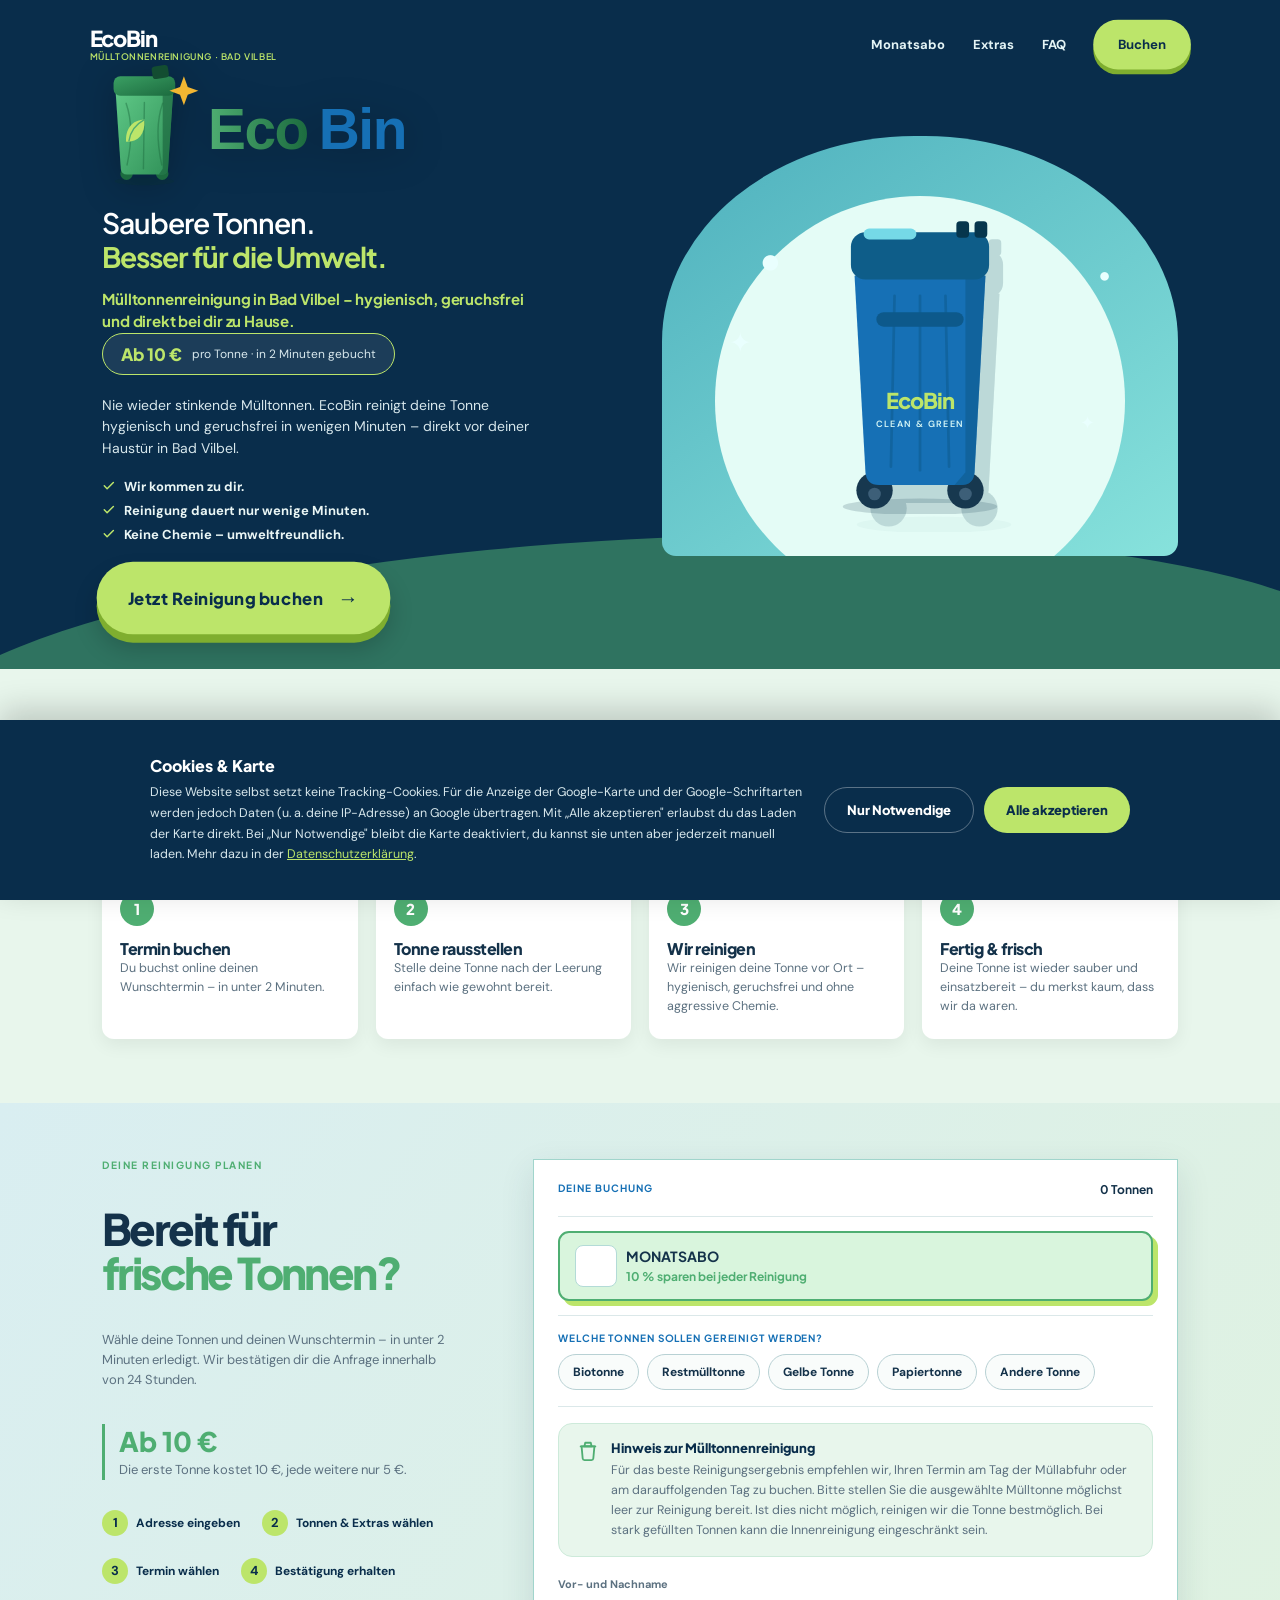
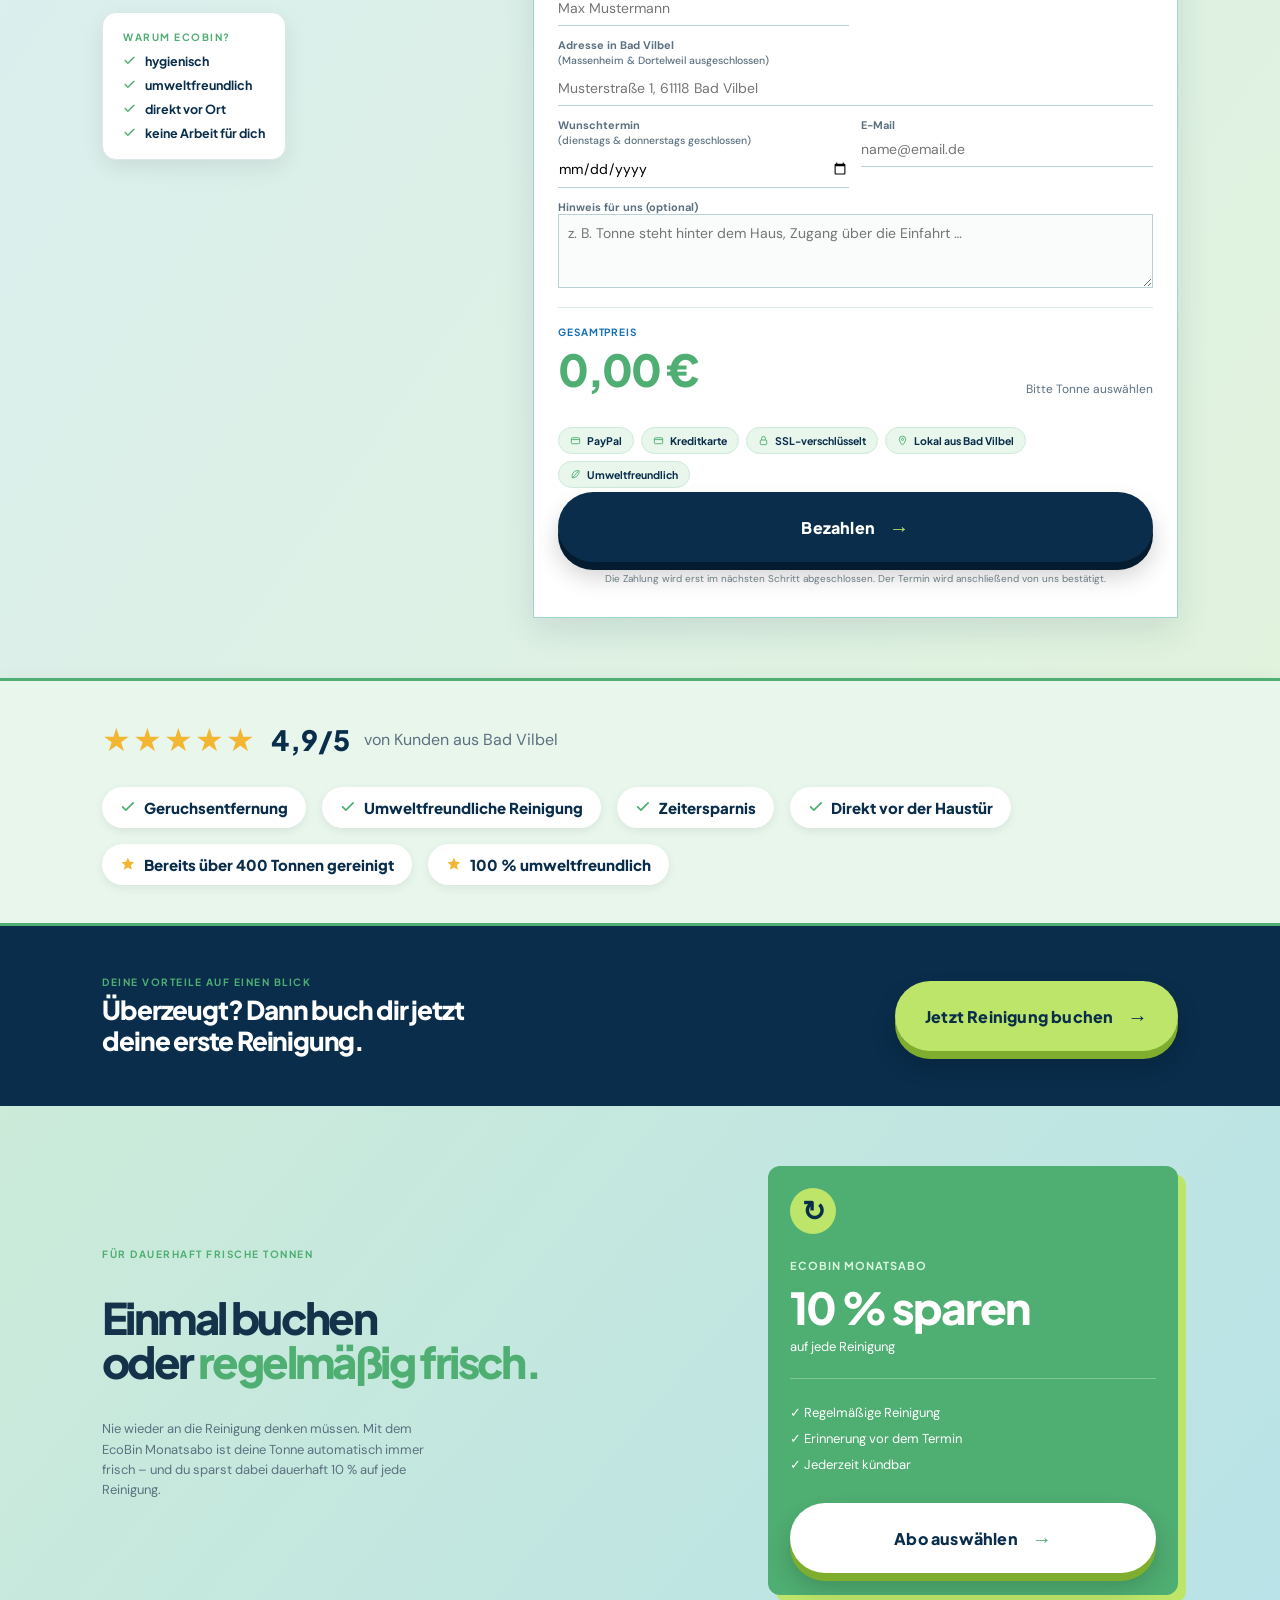
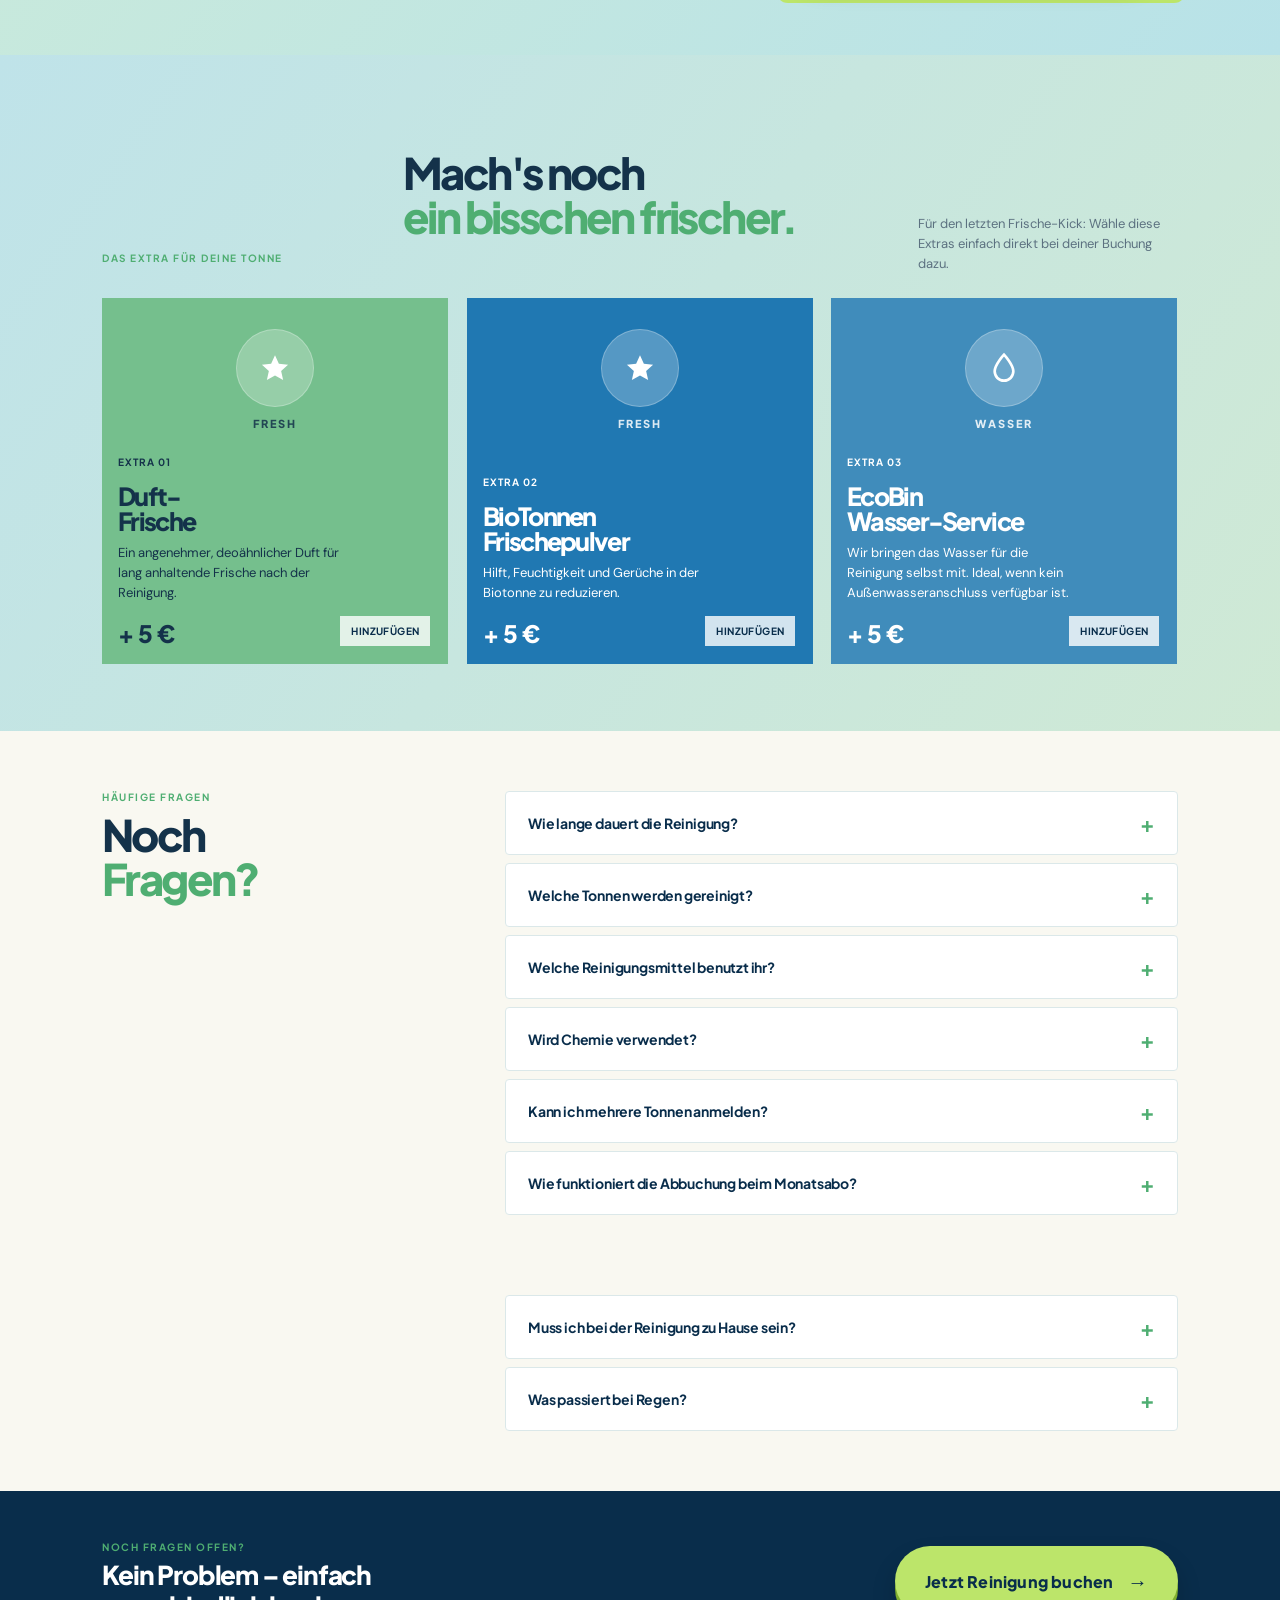
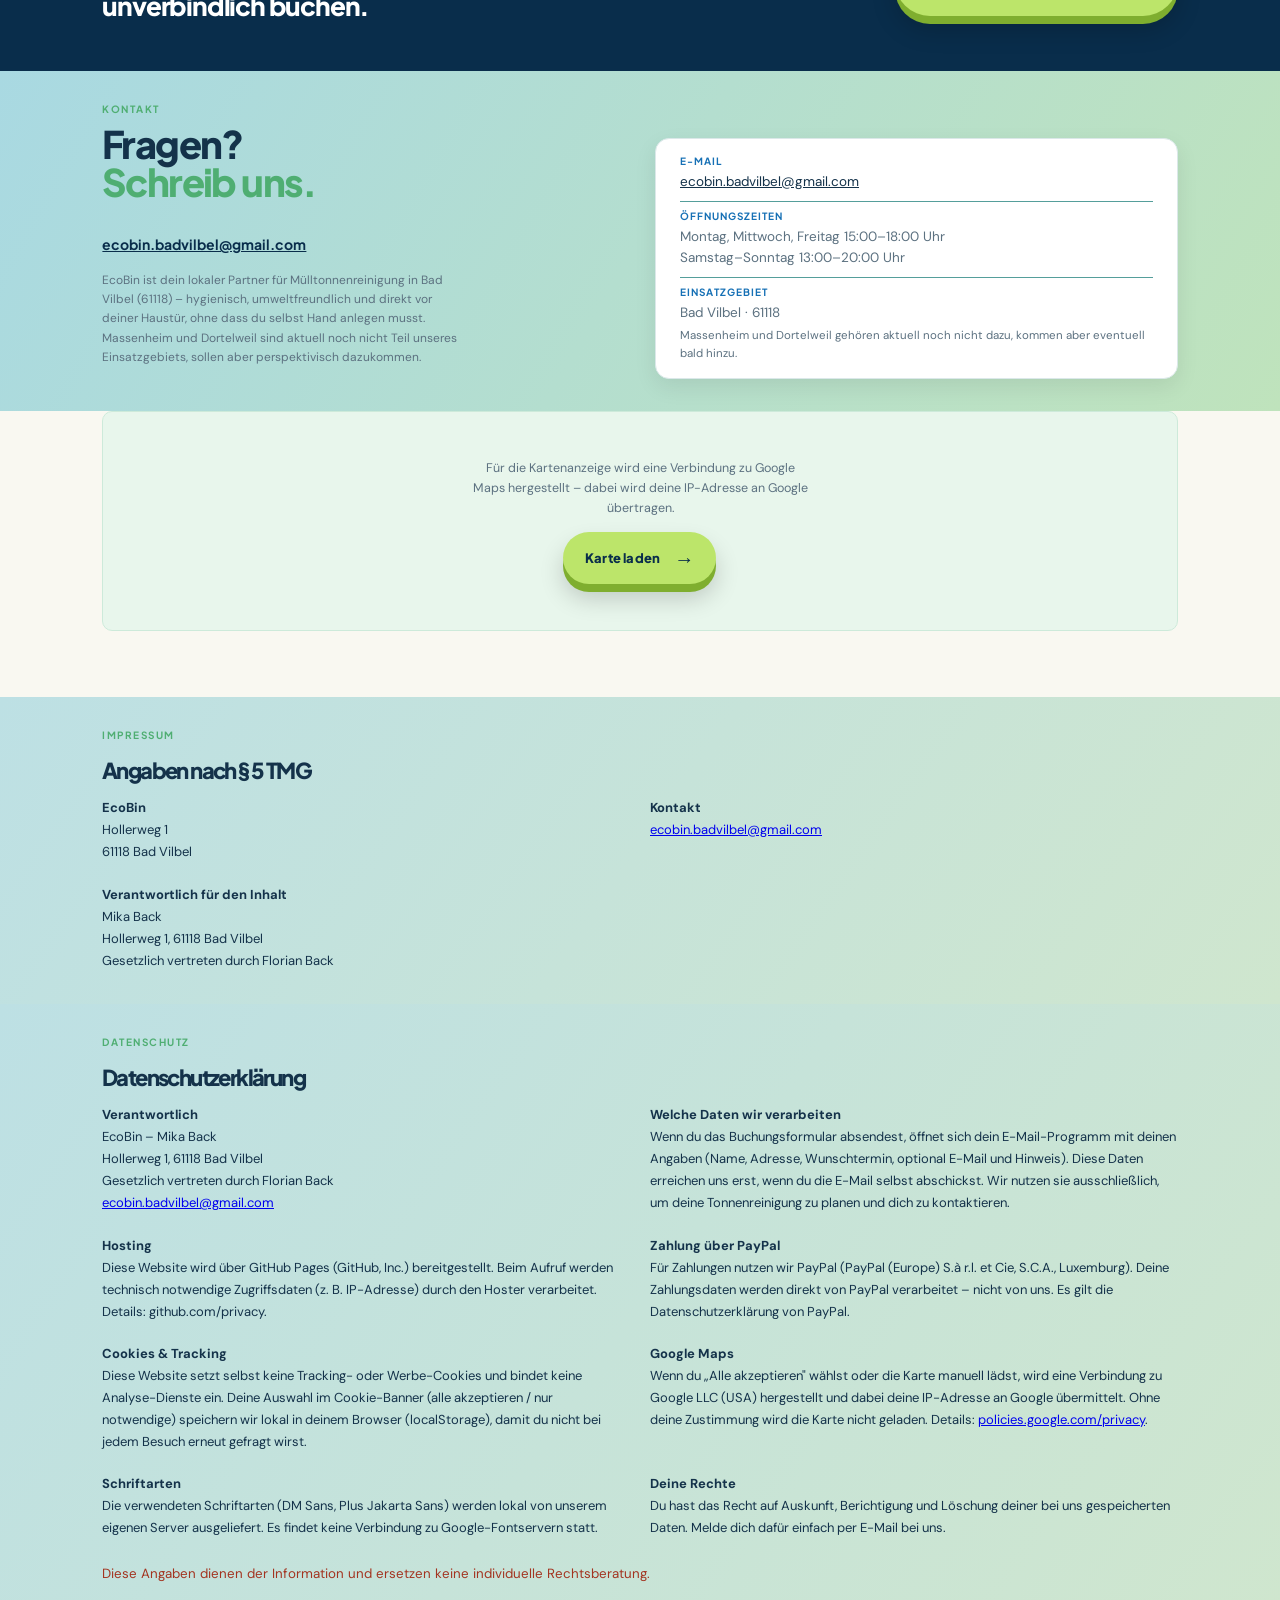
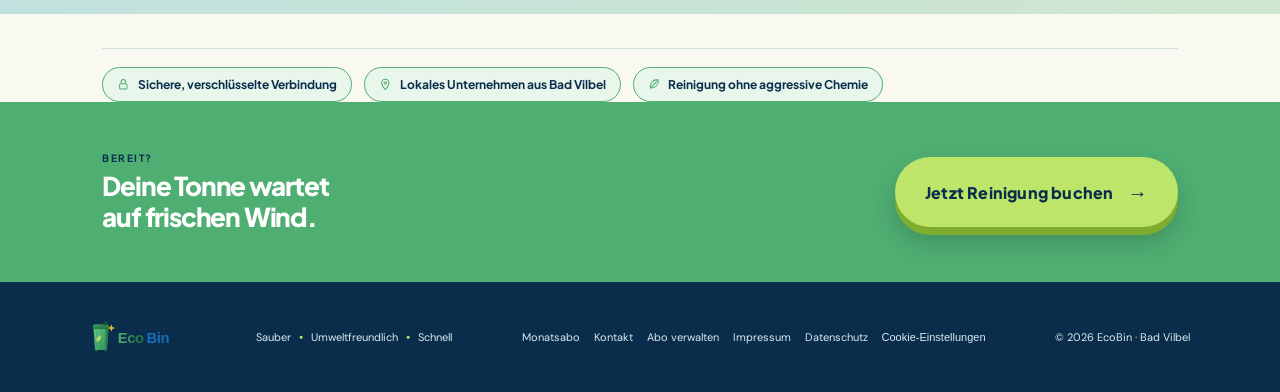
==== commit 88efc7c5: "Add files via upload" ====
--- a/index.html
+++ b/index.html
@@ -7,7 +7,7 @@
 <section class="trust-bar"><div class="trust-rating" role="img" aria-label="Bewertung 4,9 von 5 Sternen, von Kunden aus Bad Vilbel"><span class="stars" aria-hidden="true">★★★★★</span><b aria-hidden="true">4,9/5</b><span aria-hidden="true">von Kunden aus Bad Vilbel</span></div><ul class="trust-points"><li><svg class="icon" aria-hidden="true"><use href="#icon-check"/></svg> Geruchsentfernung</li><li><svg class="icon" aria-hidden="true"><use href="#icon-check"/></svg> Umweltfreundliche Reinigung</li><li><svg class="icon" aria-hidden="true"><use href="#icon-check"/></svg> Zeitersparnis</li><li><svg class="icon" aria-hidden="true"><use href="#icon-check"/></svg> Direkt vor der Haustür</li><li class="trust-point-highlight"><svg class="icon" aria-hidden="true"><use href="#icon-star"/></svg> Bereits über 400 Tonnen gereinigt</li><li class="trust-point-highlight"><svg class="icon" aria-hidden="true"><use href="#icon-star"/></svg> 100 % umweltfreundlich</li></ul></section><section class="cta-banner reveal"><div><p class="eyebrow blue">DEINE VORTEILE AUF EINEN BLICK</p><h3>Überzeugt? Dann buch dir jetzt<br>deine erste Reinigung.</h3></div><a class="button green-button" href="#buchen">Jetzt Reinigung buchen <span>→</span></a></section>
 <section class="subscription" id="abo"><div class="subscription-copy reveal"><p class="eyebrow blue">FÜR DAUERHAFT FRISCHE TONNEN</p><h2>Einmal buchen<br>oder <em>regelmäßig frisch.</em></h2><p>Nie wieder an die Reinigung denken müssen. Mit dem EcoBin Monatsabo ist deine Tonne automatisch immer frisch – und du sparst dabei dauerhaft 10 % auf jede Reinigung.</p></div><div class="abo-card reveal"><div class="abo-icon">↻</div><p>EcoBin Monatsabo</p><h3>10 % sparen</h3><span>auf jede Reinigung</span><ul><li>✓ Regelmäßige Reinigung</li><li>✓ Erinnerung vor dem Termin</li><li>✓ Jederzeit kündbar</li></ul><a href="#buchen" data-select-subscription class="button green-button">Abo auswählen <span>→</span></a></div></section>
 <section class="extras" id="extras"><div class="extras-head reveal"><p class="eyebrow blue">DAS EXTRA FÜR DEINE TONNE</p><h2>Mach's noch<br><em>ein bisschen frischer.</em></h2><p>Für den letzten Frische-Kick: Wähle diese Extras einfach direkt bei deiner Buchung dazu.</p></div><div class="extras-grid"><article class="extra-card green reveal"><div class="extra-art"><span class="extra-icon"><svg class="icon" aria-hidden="true"><use href="#icon-star"/></svg></span><b>FRESH</b></div><div><small>EXTRA 01</small><h3>Duft-<br>Frische</h3><p>Ein angenehmer, deoähnlicher Duft für lang anhaltende Frische nach der Reinigung.</p><strong>+ 5 €</strong></div><label><input class="extra-input" type="checkbox" value="Duft-Frische" data-price="5"><span class="add-label">Hinzufügen</span></label></article><article class="extra-card blue reveal"><div class="extra-art"><span class="extra-icon"><svg class="icon" aria-hidden="true"><use href="#icon-star"/></svg></span><b>FRESH</b></div><div><small>EXTRA 02</small><h3>BioTonnen<br>Frischepulver</h3><p>Hilft, Feuchtigkeit und Gerüche in der Biotonne zu reduzieren.</p><strong>+ 5 €</strong></div><label><input class="extra-input" type="checkbox" value="BioTonnen Frischepulver" data-price="5"><span class="add-label">Hinzufügen</span></label></article><article class="extra-card water-card reveal"><div class="extra-art"><span class="extra-icon"><svg class="icon" aria-hidden="true"><use href="#icon-droplet"/></svg></span><b>WASSER</b></div><div><small>EXTRA 03</small><h3>EcoBin<br>Wasser-Service</h3><p>Wir bringen das Wasser für die Reinigung selbst mit. Ideal, wenn kein Außenwasseranschluss verfügbar ist.</p><strong>+ 5 €</strong></div><label><input id="water-extra" class="extra-input" type="checkbox" value="EcoBin Wasser-Service" data-price="5"><span class="add-label">Hinzufügen</span></label></article></div></section>
-<section class="faq" id="faq"><div class="faq-head reveal"><p class="eyebrow blue">HÄUFIGE FRAGEN</p><h2>Noch<br><em>Fragen?</em></h2></div><div class="faq-list reveal"><details><summary>Wie lange dauert die Reinigung?</summary><p>In der Regel ist deine Tonne innerhalb weniger Minuten wieder sauber und einsatzbereit – du merkst kaum, dass wir da waren.</p></details><details><summary>Welche Tonnen werden gereinigt?</summary><p>Wir reinigen Rest-, Bio- und Papiertonnen aller gängigen Größen. Bei Bedarf sprich uns einfach im Hinweisfeld deiner Buchung an.</p></details><details><summary>Welche Reinigungsmittel benutzt ihr?</summary><p>Wir reinigen mit Zitronensäure, Natron und Essig – bewährte, umweltfreundliche Hausmittel, die zuverlässig Kalk, Schmutz und Gerüche entfernen, ohne unnötig zu belasten.</p></details><details><summary>Wird Chemie verwendet?</summary><p>Nein. Wir reinigen ausschließlich mit umweltfreundlichen Hausmitteln wie Zitronensäure, Natron und Essig – ganz ohne aggressive Chemikalien.</p></details><details><summary>Kann ich mehrere Tonnen anmelden?</summary><p>Klar – du kannst bei der Buchung beliebig viele Tonnen unterschiedlicher Art auswählen. Jede weitere Tonne kostet nur 5 € zusätzlich.</p></details><details><summary>Kann ich kündigen?</summary><p>Ja, dein Monatsabo ist jederzeit ohne Mindestlaufzeit kündbar. Schreib uns dazu einfach kurz eine E-Mail.</p></details><details><summary>Muss ich bei der Reinigung zu Hause sein?</summary><p>Nur wenn kein Außenwasseranschluss verfügbar ist. Alternativ bringt unser Wasser-Service das Wasser einfach selbst mit.</p></details><details><summary>Was passiert bei Regen?</summary><p>Regen ist kein Problem – deine Tonne wird trotzdem gereinigt. Nur bei Unwetter oder Sturm verschieben wir den Termin kurzfristig und melden uns rechtzeitig bei dir.</p></details></div></section><section class="cta-banner reveal"><div><p class="eyebrow blue">NOCH FRAGEN OFFEN?</p><h3>Kein Problem – einfach<br>unverbindlich buchen.</h3></div><a class="button green-button" href="#buchen">Jetzt Reinigung buchen <span>→</span></a></section>
+<section class="faq" id="faq"><div class="faq-head reveal"><p class="eyebrow blue">HÄUFIGE FRAGEN</p><h2>Noch<br><em>Fragen?</em></h2></div><div class="faq-list reveal"><details><summary>Wie lange dauert die Reinigung?</summary><p>In der Regel ist deine Tonne innerhalb weniger Minuten wieder sauber und einsatzbereit – du merkst kaum, dass wir da waren.</p></details><details><summary>Welche Tonnen werden gereinigt?</summary><p>Wir reinigen Rest-, Bio- und Papiertonnen aller gängigen Größen. Bei Bedarf sprich uns einfach im Hinweisfeld deiner Buchung an.</p></details><details><summary>Welche Reinigungsmittel benutzt ihr?</summary><p>Wir reinigen mit Zitronensäure, Natron und Essig – bewährte, umweltfreundliche Hausmittel, die zuverlässig Kalk, Schmutz und Gerüche entfernen, ohne unnötig zu belasten.</p></details><details><summary>Wird Chemie verwendet?</summary><p>Nein. Wir reinigen ausschließlich mit umweltfreundlichen Hausmitteln wie Zitronensäure, Natron und Essig – ganz ohne aggressive Chemikalien.</p></details><details><summary>Kann ich mehrere Tonnen anmelden?</summary><p>Klar – du kannst bei der Buchung beliebig viele Tonnen unterschiedlicher Art auswählen. Jede weitere Tonne kostet nur 5 € zusätzlich.</p></details><details><summary>Wie funktioniert die Abbuchung beim Monatsabo?</summary><p>Nach der Buchung richten wir über PayPal ein echtes, wiederkehrendes Abo ein. Der angezeigte Betrag wird danach automatisch jeden Monat über PayPal abgebucht – du musst nicht jedes Mal manuell bezahlen. Es gibt keine Mindestlaufzeit.</p></details><details><summary>Kann ich kündigen?</summary><p>Ja, dein Monatsabo ist jederzeit ohne Mindestlaufzeit selbst kündbar – ganz ohne E-Mail. Direkt nach Abschluss deines Abos erhältst du einen persönlichen Verwaltungslink (auf der Website angezeigt und, sofern zustellbar, per E-Mail). Über diesen Link siehst du deinen Abo-Status und kannst mit einem Klick kündigen. Nach der Kündigung erfolgen keine weiteren Abbuchungen mehr.</p></details><details><summary>Muss ich bei der Reinigung zu Hause sein?</summary><p>Nur wenn kein Außenwasseranschluss verfügbar ist. Alternativ bringt unser Wasser-Service das Wasser einfach selbst mit.</p></details><details><summary>Was passiert bei Regen?</summary><p>Regen ist kein Problem – deine Tonne wird trotzdem gereinigt. Nur bei Unwetter oder Sturm verschieben wir den Termin kurzfristig und melden uns rechtzeitig bei dir.</p></details></div></section><section class="cta-banner reveal"><div><p class="eyebrow blue">NOCH FRAGEN OFFEN?</p><h3>Kein Problem – einfach<br>unverbindlich buchen.</h3></div><a class="button green-button" href="#buchen">Jetzt Reinigung buchen <span>→</span></a></section>
 <section class="contact-section" id="kontakt"><div><p class="eyebrow blue">KONTAKT</p><h2>Fragen?<br><em>Schreib uns.</em></h2><p><a class="email-link" href="mailto:ecobin.badvilbel@gmail.com">ecobin.badvilbel@gmail.com</a></p><p class="seo-text">EcoBin ist dein lokaler Partner für Mülltonnenreinigung in Bad Vilbel (61118) – hygienisch, umweltfreundlich und direkt vor deiner Haustür, ohne dass du selbst Hand anlegen musst. Massenheim und Dortelweil sind aktuell noch nicht Teil unseres Einsatzgebiets, sollen aber perspektivisch dazukommen.</p></div><div class="contact-details"><p><b>E-Mail</b><span><a href="mailto:ecobin.badvilbel@gmail.com">ecobin.badvilbel@gmail.com</a></span></p><p><b>Öffnungszeiten</b><span>Montag, Mittwoch, Freitag 15:00–18:00 Uhr<br>Samstag–Sonntag 13:00–20:00 Uhr</span></p><p><b>Einsatzgebiet</b><span>Bad Vilbel · 61118<br><small style="color:var(--muted);font-weight:400">Massenheim und Dortelweil gehören aktuell noch nicht dazu, kommen aber eventuell bald hinzu.</small></span></p></div></section>
 <section class="map-section reveal"><div id="map-consent-wrap" class="map-consent-wrap"><iframe id="map-iframe" title="EcoBin Einsatzgebiet Bad Vilbel" loading="lazy" referrerpolicy="no-referrer-when-downgrade" data-src="https://www.google.com/maps?ll=50.1795,8.7420&z=14&output=embed" hidden></iframe><div id="map-placeholder" class="map-placeholder"><p>Für die Kartenanzeige wird eine Verbindung zu Google Maps hergestellt – dabei wird deine IP-Adresse an Google übertragen.</p><button id="map-load-btn" class="button green-button" type="button">Karte laden <span>→</span></button></div></div></section>
 <section class="impressum" id="impressum"><p class="eyebrow blue">IMPRESSUM</p><h2>Angaben nach § 5 TMG</h2><div class="legal-grid"><p><b>EcoBin</b><br>Hollerweg 1<br>61118 Bad Vilbel</p><p><b>Kontakt</b><br><a href="mailto:ecobin.badvilbel@gmail.com">ecobin.badvilbel@gmail.com</a></p><p><b>Verantwortlich für den Inhalt</b><br>Mika Back<br>Hollerweg 1, 61118 Bad Vilbel<br>Gesetzlich vertreten durch Florian Back</p></div></section><section class="impressum" id="datenschutz"><p class="eyebrow blue">DATENSCHUTZ</p><h2>Datenschutzerklärung</h2><div class="legal-grid"><p><b>Verantwortlich</b><br>EcoBin – Mika Back<br>Hollerweg 1, 61118 Bad Vilbel<br>Gesetzlich vertreten durch Florian Back<br><a href="mailto:ecobin.badvilbel@gmail.com">ecobin.badvilbel@gmail.com</a></p><p><b>Welche Daten wir verarbeiten</b><br>Wenn du das Buchungsformular absendest, öffnet sich dein E-Mail-Programm mit deinen Angaben (Name, Adresse, Wunschtermin, optional E-Mail und Hinweis). Diese Daten erreichen uns erst, wenn du die E-Mail selbst abschickst. Wir nutzen sie ausschließlich, um deine Tonnenreinigung zu planen und dich zu kontaktieren.</p><p><b>Hosting</b><br>Diese Website wird über GitHub Pages (GitHub, Inc.) bereitgestellt. Beim Aufruf werden technisch notwendige Zugriffsdaten (z. B. IP-Adresse) durch den Hoster verarbeitet. Details: github.com/privacy.</p><p><b>Zahlung über PayPal</b><br>Für Zahlungen nutzen wir PayPal (PayPal (Europe) S.à r.l. et Cie, S.C.A., Luxemburg). Deine Zahlungsdaten werden direkt von PayPal verarbeitet – nicht von uns. Es gilt die Datenschutzerklärung von PayPal.</p><p><b>Cookies &amp; Tracking</b><br>Diese Website setzt selbst keine Tracking- oder Werbe-Cookies und bindet keine Analyse-Dienste ein. Deine Auswahl im Cookie-Banner (alle akzeptieren / nur notwendige) speichern wir lokal in deinem Browser (localStorage), damit du nicht bei jedem Besuch erneut gefragt wirst.</p><p><b>Google Maps</b><br>Wenn du „Alle akzeptieren" wählst oder die Karte manuell lädst, wird eine Verbindung zu Google LLC (USA) hergestellt und dabei deine IP-Adresse an Google übermittelt. Ohne deine Zustimmung wird die Karte nicht geladen. Details: <a href="https://policies.google.com/privacy" target="_blank" rel="noopener">policies.google.com/privacy</a>.</p><p><b>Schriftarten</b><br>Die verwendeten Schriftarten (DM Sans, Plus Jakarta Sans) werden lokal von unserem eigenen Server ausgeliefert. Es findet keine Verbindung zu Google-Fontservern statt.</p><p><b>Deine Rechte</b><br>Du hast das Recht auf Auskunft, Berichtigung und Löschung deiner bei uns gespeicherten Daten. Melde dich dafür einfach per E-Mail bei uns.</p></div><small>Diese Angaben dienen der Information und ersetzen keine individuelle Rechtsberatung.</small></section>
@@ -15,6 +15,6 @@
 <div id="water-modal" class="modal" hidden><div class="modal-card water-choice"><p class="eyebrow blue">WASSER FÜR DEINE REINIGUNG</p><h3>Wie können wir die Tonne reinigen?</h3><p>Für die Reinigung brauchen wir Wasser. Bitte wähle eine der beiden Möglichkeiten aus:</p><label><input type="radio" name="water-choice" value="customer"><span><b>Außenwasseranschluss / Anwesenheit</b><small>Ich bin im bestätigten Zeitfenster zu Hause oder ein Außenwasseranschluss ist zugänglich. + 0 €</small></span></label><label><input type="radio" name="water-choice" value="service"><span><b>EcoBin Wasser-Service</b><small>EcoBin bringt Wasser selbst mit. + 5 €</small></span></label><p id="water-error" class="validation-message" hidden>Bitte wähle eine Möglichkeit aus.</p><button id="water-confirm" class="button green-button" type="button">Weiter zur Zahlung <span>→</span></button></div></div>
 <div id="extras-modal" class="modal" hidden><div class="modal-card"><button id="modal-close" type="button">×</button><p class="eyebrow blue">KLEINE EXTRAS, GROSSE FRISCHE</p><h3>Möchtest du deiner Tonne noch etwas Gutes tun?</h3><p>Wähle deine Extras – oder fahre ohne Änderung fort.</p><div class="modal-options"><label><input id="modal-duft" type="checkbox"><span><b>Duft-Frische</b><small>+ 5 € · Frischer, deoähnlicher Duft</small></span></label><label><input id="modal-pulver" type="checkbox"><span><b>BioTonnen Frischepulver</b><small>+ 5 € · Hilft gegen Feuchtigkeit & Gerüche</small></span></label></div><div class="modal-actions"><button id="modal-continue" class="button green-button" type="button">Ohne Änderung fortfahren</button><button id="modal-add" class="button dark-button" type="button">Auswahl übernehmen</button></div></div></div>
 <div id="payment-modal" class="modal" hidden><div class="modal-card"><button id="payment-close" type="button">×</button><p class="eyebrow blue">ZAHLUNG</p><h3>Fast geschafft.</h3><p>Deine Buchung beträgt <b id="payment-price">10,00 €</b>. Für echte Zahlungen muss hier noch PayPal oder Stripe verbunden werden.</p><div class="payment-method"><span>PayPal</span><small>Verbindung erforderlich</small></div><div class="payment-method"><span>Kreditkarte</span><small>Stripe-Verbindung erforderlich</small></div></div></div>
-<footer><a class="brand" href="#top"><picture><source srcset="logo.svg" type="image/svg+xml"><img class="footer-logo-img" src="logo.webp" alt="EcoBin Logo" width="96" height="34" loading="lazy"></picture></a><p>Sauber <b>•</b> Umweltfreundlich <b>•</b> Schnell</p><div><a href="#abo">Monatsabo</a><a href="#kontakt">Kontakt</a><a href="#impressum">Impressum</a><a href="#datenschutz">Datenschutz</a><button id="cookie-settings-open" class="cookie-settings-link" type="button">Cookie-Einstellungen</button></div><small>© 2026 EcoBin · Bad Vilbel</small></footer><a href="#buchen" class="sticky-cta"><svg class="icon" aria-hidden="true"><use href="#icon-arrow"/></svg> Jetzt buchen</a>
+<footer><a class="brand" href="#top"><picture><source srcset="logo.svg" type="image/svg+xml"><img class="footer-logo-img" src="logo.webp" alt="EcoBin Logo" width="96" height="34" loading="lazy"></picture></a><p>Sauber <b>•</b> Umweltfreundlich <b>•</b> Schnell</p><div><a href="#abo">Monatsabo</a><a href="#kontakt">Kontakt</a><a id="manage-info-open" href="#">Abo verwalten</a><a href="#impressum">Impressum</a><a href="#datenschutz">Datenschutz</a><button id="cookie-settings-open" class="cookie-settings-link" type="button">Cookie-Einstellungen</button></div><small>© 2026 EcoBin · Bad Vilbel</small></footer><a href="#buchen" class="sticky-cta"><svg class="icon" aria-hidden="true"><use href="#icon-arrow"/></svg> Jetzt buchen</a>
 <div id="cookie-banner" class="cookie-banner" hidden role="dialog" aria-live="polite" aria-label="Cookie-Einstellungen"><div class="cookie-banner-inner"><div class="cookie-banner-text"><strong>Cookies &amp; Karte</strong><p>Diese Website selbst setzt keine Tracking-Cookies. Für die Anzeige der Google-Karte und der Google-Schriftarten werden jedoch Daten (u. a. deine IP-Adresse) an Google übertragen. Mit „Alle akzeptieren" erlaubst du das Laden der Karte direkt. Bei „Nur Notwendige" bleibt die Karte deaktiviert, du kannst sie unten aber jederzeit manuell laden. Mehr dazu in der <a href="#datenschutz">Datenschutzerklärung</a>.</p></div><div class="cookie-banner-actions"><button id="cookie-accept-necessary" class="cookie-btn accept-necessary" type="button">Nur Notwendige</button><button id="cookie-accept-all" class="cookie-btn accept-all" type="button">Alle akzeptieren</button></div></div></div>
-<script src="script.js"></script><script src="paypal.js"></script><script src="cookie-consent.js"></script></body></html>
+<script src="script.js"></script><script src="paypal.js"></script><script src="manage.js"></script><script src="cookie-consent.js"></script></body></html>
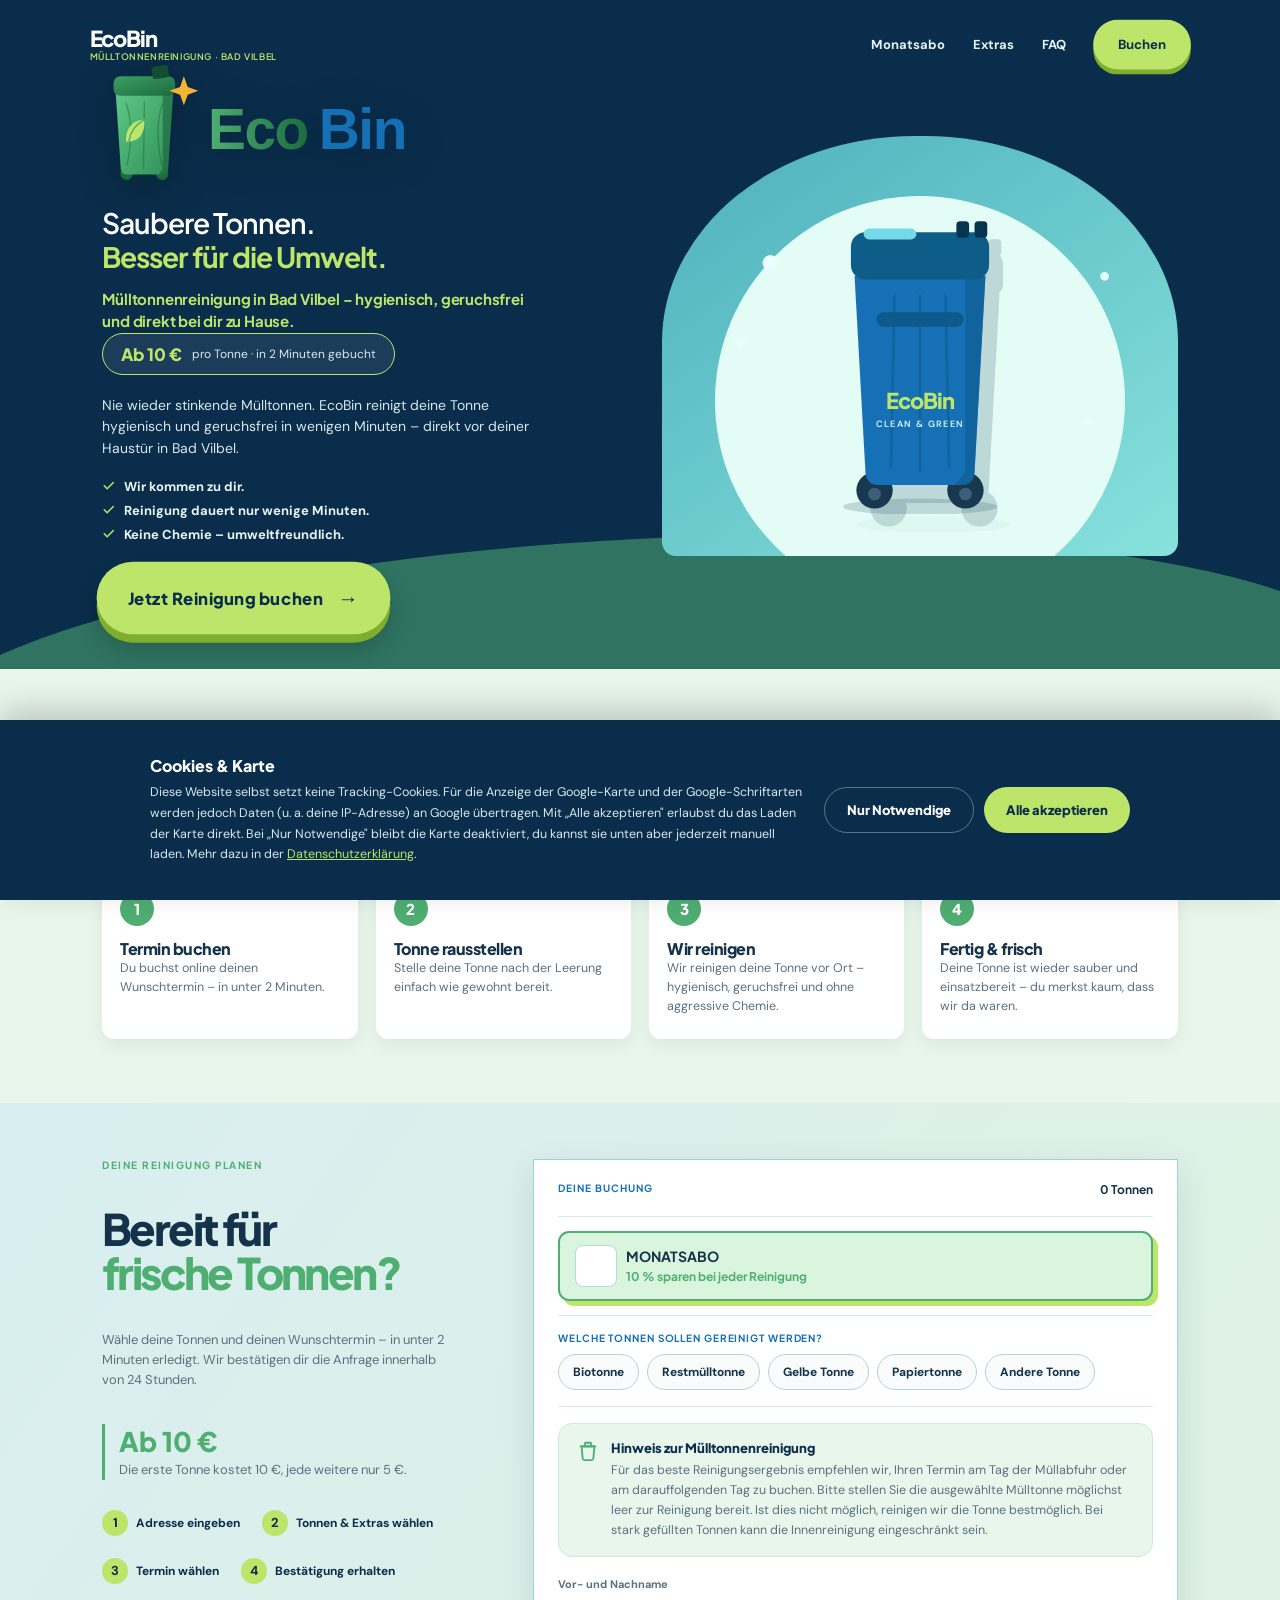
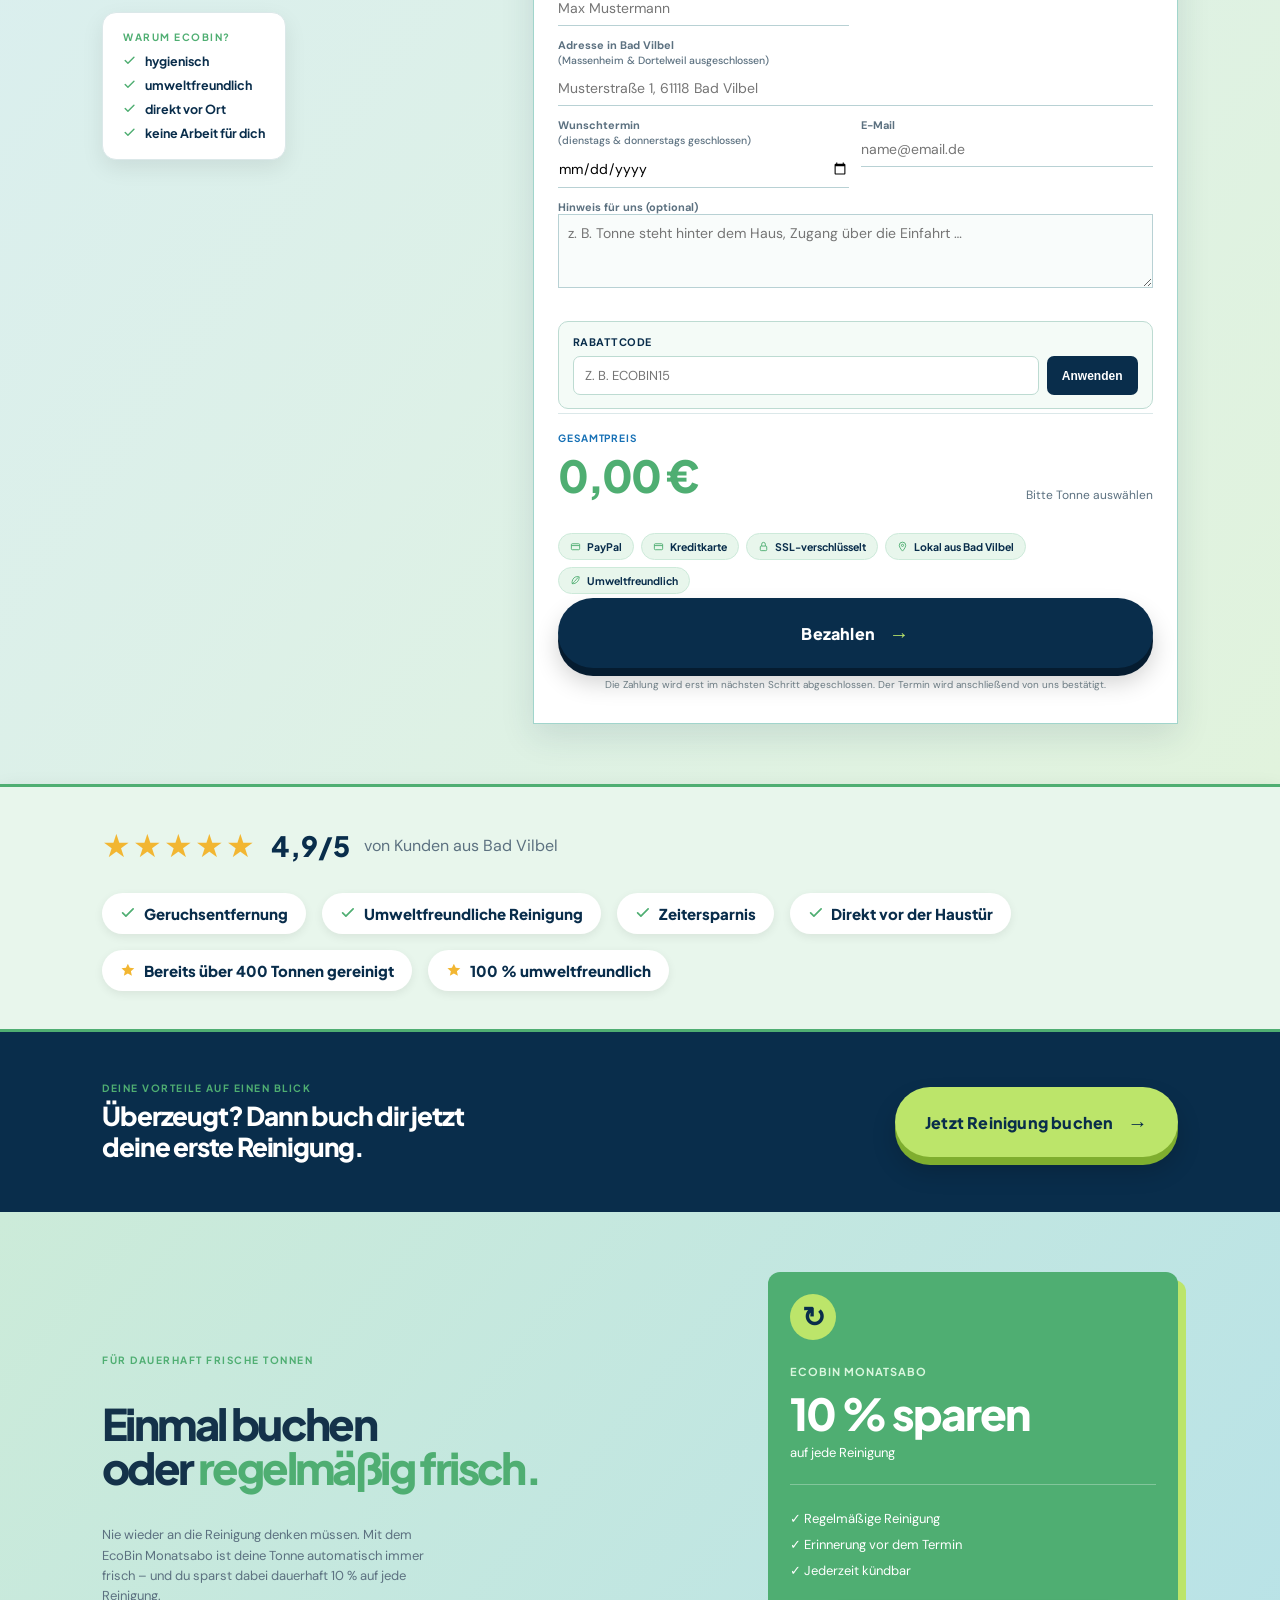
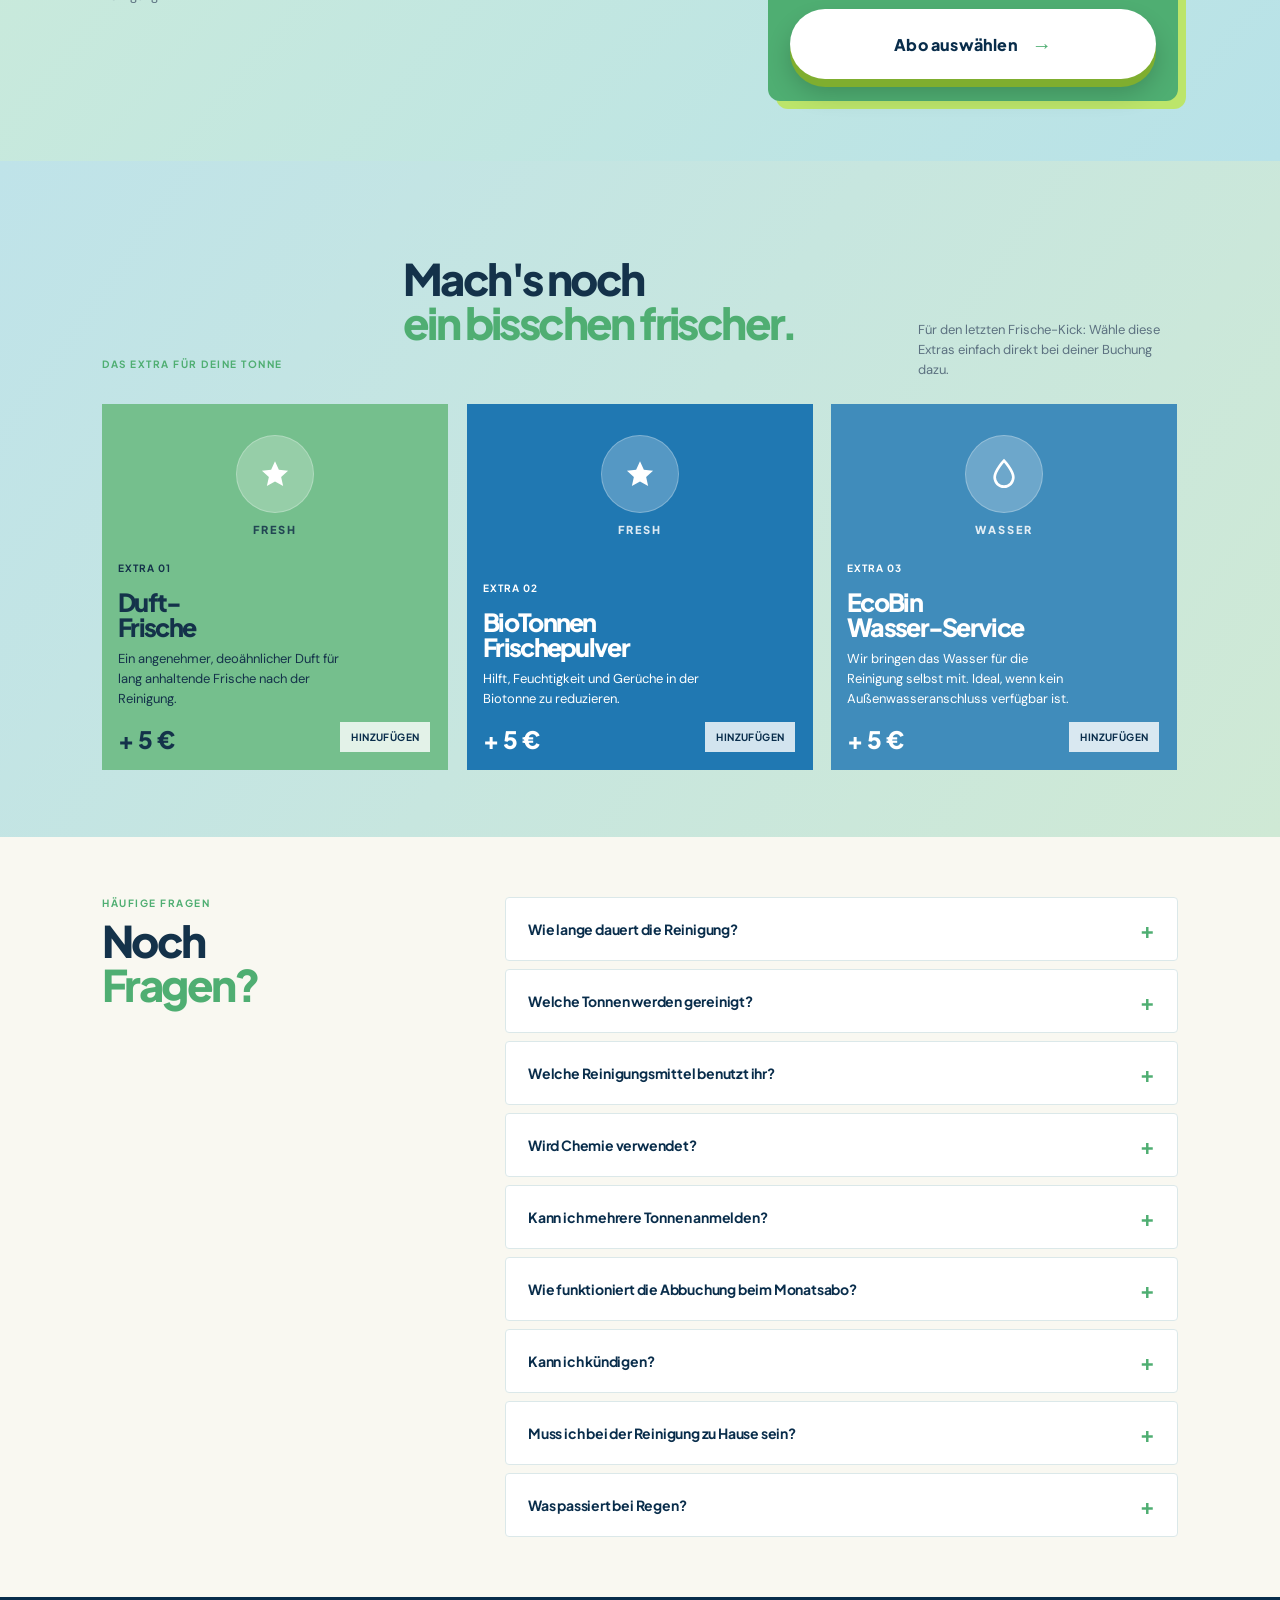
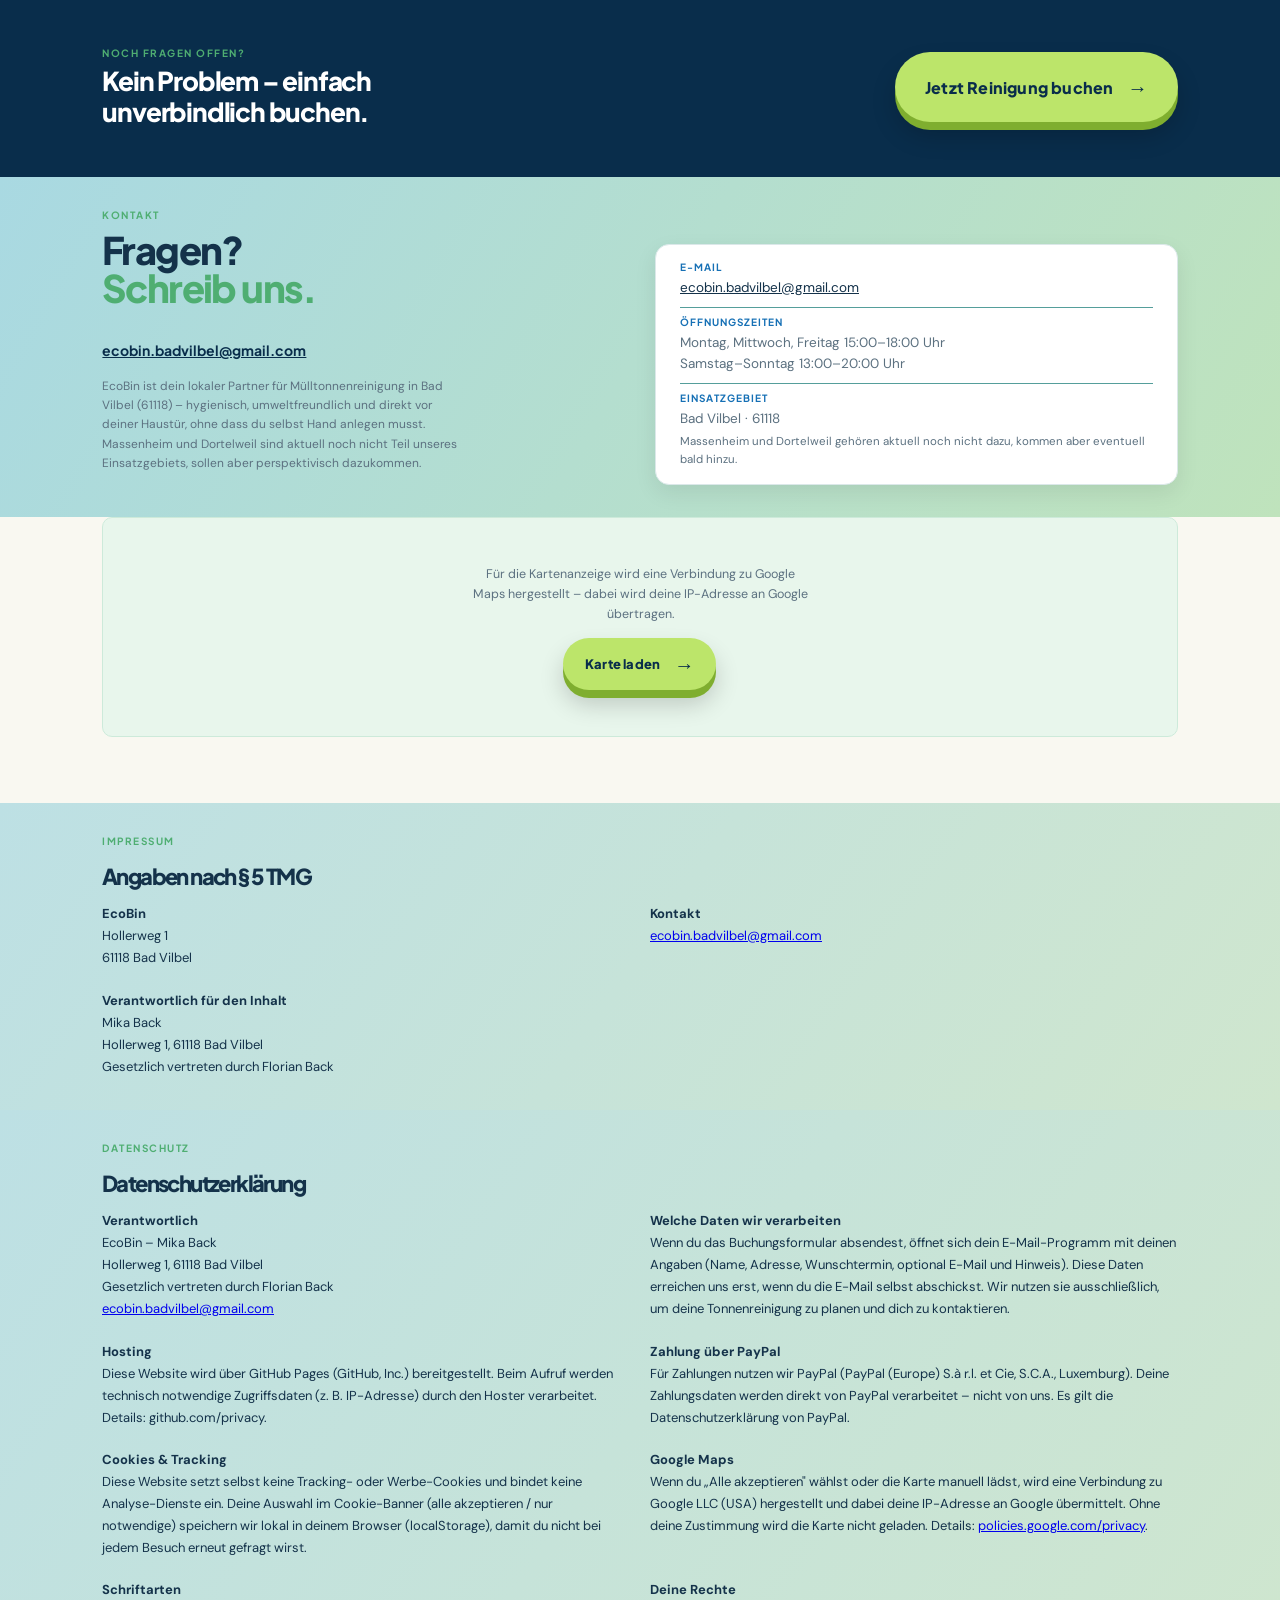
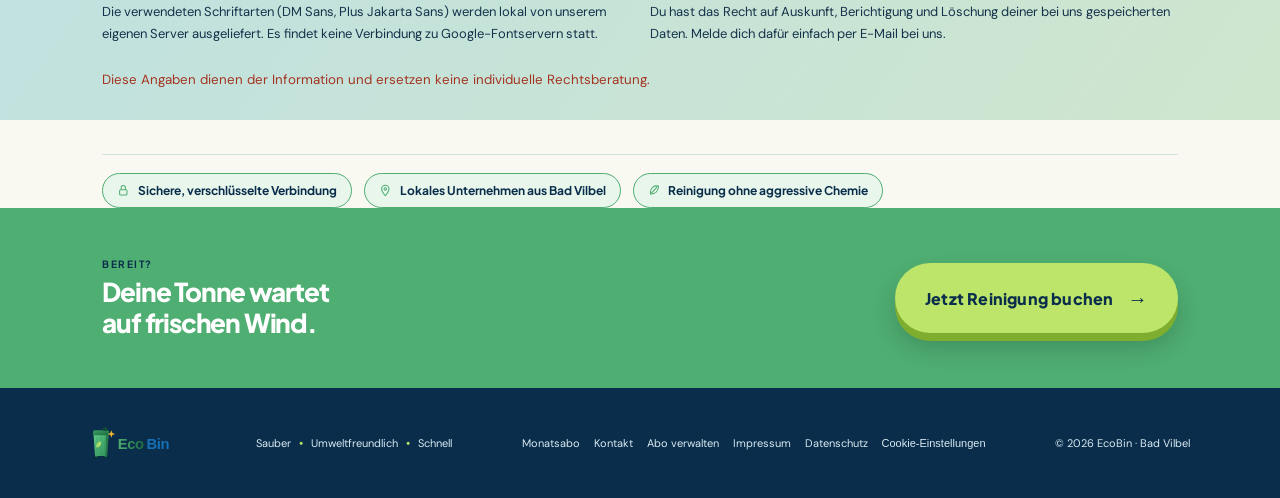
==== commit f08467a6: "Add files via upload" ====
--- a/index.html
+++ b/index.html
@@ -3,7 +3,16 @@
 <header class="header"><a class="brand" href="#top"><span>EcoBin</span><small class="brand-tag">Mülltonnenreinigung · Bad Vilbel</small></a><button class="menu" type="button" aria-label="Menü öffnen" aria-expanded="false" aria-controls="site-nav"><i></i><i></i></button><nav id="site-nav"><a href="#abo">Monatsabo</a><a href="#extras">Extras</a><a href="#faq">FAQ</a><a class="nav-button" href="#buchen">Buchen</a></nav></header><main id="top">
 <section class="hero"><div class="hero-copy"><picture><source srcset="logo.svg" type="image/svg+xml"><img class="hero-logo-img" src="logo.webp" alt="EcoBin Logo" width="368" height="130" loading="eager" fetchpriority="high"></picture><p class="hero-slogan">Saubere Tonnen.<br><strong>Besser für die Umwelt.</strong></p><p class="hero-subline">Mülltonnenreinigung in Bad Vilbel – hygienisch, geruchsfrei und direkt bei dir zu Hause.</p><div class="hero-price-badge"><b>Ab 10 €</b><span>pro Tonne · in 2 Minuten gebucht</span></div><p class="lead">Nie wieder stinkende Mülltonnen. EcoBin reinigt deine Tonne hygienisch und geruchsfrei in wenigen Minuten – direkt vor deiner Haustür in Bad Vilbel.</p><ul class="hero-checks"><li><svg class="icon" aria-hidden="true"><use href="#icon-check"/></svg> Wir kommen zu dir.</li><li><svg class="icon" aria-hidden="true"><use href="#icon-check"/></svg> Reinigung dauert nur wenige Minuten.</li><li><svg class="icon" aria-hidden="true"><use href="#icon-check"/></svg> Keine Chemie – umweltfreundlich.</li></ul><a class="button green-button" href="#buchen">Jetzt Reinigung buchen <span>→</span></a></div><div class="hero-art"><div class="halo"></div><div class="drop drop-one">●</div><div class="drop drop-two">●</div><div class="sparkle spark-one">✦</div><div class="sparkle spark-two">✦</div><div class="hero-bin"><svg viewBox="0 0 200 330" xmlns="http://www.w3.org/2000/svg" role="img" aria-label="Blaue Mülltonne vor dem Haus"><ellipse cx="100" cy="322" rx="85" ry="9" fill="#04263d" opacity=".16"/><circle cx="50" cy="304" r="20" fill="#17384f"/><circle cx="150" cy="304" r="20" fill="#17384f"/><circle cx="50" cy="308" r="7" fill="#3d5f78"/><circle cx="150" cy="308" r="7" fill="#3d5f78"/><path d="M28,68 L172,68 L160,284 Q159,298 145,298 L55,298 Q41,298 40,284 Z" fill="#1670b5"/><path d="M150,68 L172,68 L160,284 Q159,298 145,298 L138,298 L150,284 Z" fill="#0d598b" opacity=".55"/><line x1="72" y1="90" x2="68" y2="278" stroke="#0d598b" stroke-width="3" opacity=".5" stroke-linecap="round"/><line x1="100" y1="90" x2="100" y2="282" stroke="#0d598b" stroke-width="3" opacity=".5" stroke-linecap="round"/><line x1="128" y1="90" x2="132" y2="278" stroke="#0d598b" stroke-width="3" opacity=".5" stroke-linecap="round"/><rect x="52" y="108" width="96" height="16" rx="8" fill="#0d598b"/><text x="100" y="215" text-anchor="middle" font-family="'Plus Jakarta Sans',sans-serif" font-weight="800" font-size="24" letter-spacing="-1" fill="#bce56a">EcoBin</text><text x="100" y="234" text-anchor="middle" font-family="'DM Sans',sans-serif" font-weight="600" font-size="10" letter-spacing="1.5" fill="#d5f6f6">CLEAN &amp; GREEN</text><rect x="24" y="20" width="152" height="52" rx="16" fill="#0e5d89"/><rect x="140" y="8" width="14" height="18" rx="4" fill="#06364d"/><rect x="160" y="8" width="14" height="18" rx="4" fill="#06364d"/><rect x="38" y="16" width="58" height="12" rx="6" fill="#75d9e7"/></svg></div></div></section>
 <section class="process reveal" id="ablauf"><div class="process-head"><p class="eyebrow blue">SO FUNKTIONIERT'S</p><h2>In vier<br><em>einfachen Schritten.</em></h2></div><ol class="process-steps"><li><span>1</span><div><h3>Termin buchen</h3><p>Du buchst online deinen Wunschtermin – in unter 2 Minuten.</p></div></li><li><span>2</span><div><h3>Tonne rausstellen</h3><p>Stelle deine Tonne nach der Leerung einfach wie gewohnt bereit.</p></div></li><li><span>3</span><div><h3>Wir reinigen</h3><p>Wir reinigen deine Tonne vor Ort – hygienisch, geruchsfrei und ohne aggressive Chemie.</p></div></li><li><span>4</span><div><h3>Fertig &amp; frisch</h3><p>Deine Tonne ist wieder sauber und einsatzbereit – du merkst kaum, dass wir da waren.</p></div></li></ol></section>
-<section class="booking" id="buchen"><div class="booking-title reveal"><p class="eyebrow blue">DEINE REINIGUNG PLANEN</p><h2>Bereit für<br><em>frische Tonnen?</em></h2><p>Wähle deine Tonnen und deinen Wunschtermin – in unter 2 Minuten erledigt. Wir bestätigen dir die Anfrage innerhalb von 24 Stunden.</p><div class="price-rule"><b>Ab 10 €</b><span>Die erste Tonne kostet 10 €, jede weitere nur 5 €.</span></div><ol class="steps"><li><b>1</b><span>Adresse eingeben</span></li><li><b>2</b><span>Tonnen &amp; Extras wählen</span></li><li><b>3</b><span>Termin wählen</span></li><li><b>4</b><span>Bestätigung erhalten</span></li></ol><div class="why-box"><p class="eyebrow blue">WARUM ECOBIN?</p><ul><li><svg class="icon" aria-hidden="true"><use href="#icon-check"/></svg> hygienisch</li><li><svg class="icon" aria-hidden="true"><use href="#icon-check"/></svg> umweltfreundlich</li><li><svg class="icon" aria-hidden="true"><use href="#icon-check"/></svg> direkt vor Ort</li><li><svg class="icon" aria-hidden="true"><use href="#icon-check"/></svg> keine Arbeit für dich</li></ul></div></div><form id="booking-form" class="booking-form reveal"><div class="form-top"><span>DEINE BUCHUNG</span><strong id="summary-count">0 Tonnen</strong></div><div class="subscription-row"><label class="subscription-check"><input id="subscription-toggle" type="checkbox"><span></span><b>MONATSABO<br><small>10 % sparen bei jeder Reinigung</small></b></label></div><div class="bin-select" role="group" aria-labelledby="bin-select-label"><small id="bin-select-label">WELCHE TONNEN SOLLEN GEREINIGT WERDEN?</small><div class="bin-checkboxes"><div class="bin-item"><label><input type="checkbox" name="binType" value="Biotonne"><span>Biotonne</span></label><div class="bin-item-qty" data-std-key="Biotonne" hidden><button type="button" data-std-qty="-1" aria-label="Weniger Biotonnen">−</button><output>1</output><button type="button" data-std-qty="1" aria-label="Mehr Biotonnen">+</button><input type="hidden" name="binQtyBiotonne" value="1"></div></div><div class="bin-item"><label><input type="checkbox" name="binType" value="Restmülltonne"><span>Restmülltonne</span></label><div class="bin-item-qty" data-std-key="Restmülltonne" hidden><button type="button" data-std-qty="-1" aria-label="Weniger Restmülltonnen">−</button><output>1</output><button type="button" data-std-qty="1" aria-label="Mehr Restmülltonnen">+</button><input type="hidden" name="binQtyRestmuelltonne" value="1"></div></div><div class="bin-item"><label><input type="checkbox" name="binType" value="Gelbe Tonne"><span>Gelbe Tonne</span></label><div class="bin-item-qty" data-std-key="Gelbe Tonne" hidden><button type="button" data-std-qty="-1" aria-label="Weniger Gelbe Tonnen">−</button><output>1</output><button type="button" data-std-qty="1" aria-label="Mehr Gelbe Tonnen">+</button><input type="hidden" name="binQtyGelbeTonne" value="1"></div></div><div class="bin-item"><label><input type="checkbox" name="binType" value="Papiertonne"><span>Papiertonne</span></label><div class="bin-item-qty" data-std-key="Papiertonne" hidden><button type="button" data-std-qty="-1" aria-label="Weniger Papiertonnen">−</button><output>1</output><button type="button" data-std-qty="1" aria-label="Mehr Papiertonnen">+</button><input type="hidden" name="binQtyPapiertonne" value="1"></div></div><div class="bin-item"><label><input id="bin-other-check" type="checkbox" name="binType" value="Andere Tonne"><span>Andere Tonne</span></label></div></div><div id="bin-other-wrap" class="bin-other-field" hidden><small>Wie viele Tonnen der jeweiligen Art?</small><div class="bin-other-qty"><div class="bin-qty-row" data-key="normal"><div><b>Sonstige Tonne</b><small>z. B. Elektronikmülltonne · gleiche Größe wie eine normale Tonne, aber keine Bio-, Rest-, Gelbe oder Papiertonne</small></div><div class="quantity"><button type="button" data-qty="-1">−</button><output>0</output><button type="button" data-qty="1">+</button><input type="hidden" name="otherBinQtyNormal" value="0"></div></div><div class="bin-qty-row" data-key="gross"><div><b>Große Mülltonne</b><small>15 € je Tonne</small></div><div class="quantity"><button type="button" data-qty="-1">−</button><output>0</output><button type="button" data-qty="1">+</button><input type="hidden" name="otherBinQtyGross" value="0"></div></div><div class="bin-qty-row" data-key="container"><div><b>Container</b><small>30 € je Container</small></div><div class="quantity"><button type="button" data-qty="-1">−</button><output>0</output><button type="button" data-qty="1">+</button><input type="hidden" name="otherBinQtyContainer" value="0"></div></div></div><label class="bin-other-desc">Beschreibung<textarea name="otherBinDescription" placeholder="z. B. Standort, Größe, Zugang …"></textarea></label></div></div><div class="info-notice"><span class="info-notice-icon" aria-hidden="true"><svg class="icon" aria-hidden="true"><use href="#icon-bin"/></svg></span><div><strong>Hinweis zur Mülltonnenreinigung</strong><p>Für das beste Reinigungsergebnis empfehlen wir, Ihren Termin am Tag der Müllabfuhr oder am darauffolgenden Tag zu buchen. Bitte stellen Sie die ausgewählte Mülltonne möglichst leer zur Reinigung bereit. Ist dies nicht möglich, reinigen wir die Tonne bestmöglich. Bei stark gefüllten Tonnen kann die Innenreinigung eingeschränkt sein.</p></div></div><div class="form-grid"><label>Vor- und Nachname<input required name="name" placeholder="Max Mustermann" autocomplete="name"></label><label class="wide">Adresse in Bad Vilbel <small class="closed-note">(Massenheim &amp; Dortelweil ausgeschlossen)</small><input required name="address" placeholder="Musterstraße 1, 61118 Bad Vilbel" autocomplete="street-address"></label><label>Wunschtermin <small class="closed-note">(dienstags &amp; donnerstags geschlossen)</small><input id="requested-date" required name="date" type="date"></label><label>E-Mail<input id="customer-email" required name="email" type="email" placeholder="name@email.de" autocomplete="email"></label><label class="wide">Hinweis für uns (optional)<textarea name="note" placeholder="z. B. Tonne steht hinter dem Haus, Zugang über die Einfahrt …"></textarea></label></div><p id="validation-message" class="validation-message" hidden></p><div class="booking-total"><div><small>GESAMTPREIS</small><strong id="total-price">0,00 €</strong></div><p id="price-note">Bitte Tonne auswählen</p></div><div class="trust-mini-row"><span class="trust-chip"><svg class="icon" aria-hidden="true"><use href="#icon-card"/></svg> PayPal</span><span class="trust-chip"><svg class="icon" aria-hidden="true"><use href="#icon-card"/></svg> Kreditkarte</span><span class="trust-chip"><svg class="icon" aria-hidden="true"><use href="#icon-lock"/></svg> SSL-verschlüsselt</span><span class="trust-chip"><svg class="icon" aria-hidden="true"><use href="#icon-pin"/></svg> Lokal aus Bad Vilbel</span><span class="trust-chip"><svg class="icon" aria-hidden="true"><use href="#icon-leaf"/></svg> Umweltfreundlich</span></div><button class="button dark-button" type="submit">Bezahlen <span>→</span></button><p class="form-legal">Die Zahlung wird erst im nächsten Schritt abgeschlossen. Der Termin wird anschließend von uns bestätigt.</p></form></section>
+<section class="booking" id="buchen"><div class="booking-title reveal"><p class="eyebrow blue">DEINE REINIGUNG PLANEN</p><h2>Bereit für<br><em>frische Tonnen?</em></h2><p>Wähle deine Tonnen und deinen Wunschtermin – in unter 2 Minuten erledigt. Wir bestätigen dir die Anfrage innerhalb von 24 Stunden.</p><div class="price-rule"><b>Ab 10 €</b><span>Die erste Tonne kostet 10 €, jede weitere nur 5 €.</span></div><ol class="steps"><li><b>1</b><span>Adresse eingeben</span></li><li><b>2</b><span>Tonnen &amp; Extras wählen</span></li><li><b>3</b><span>Termin wählen</span></li><li><b>4</b><span>Bestätigung erhalten</span></li></ol><div class="why-box"><p class="eyebrow blue">WARUM ECOBIN?</p><ul><li><svg class="icon" aria-hidden="true"><use href="#icon-check"/></svg> hygienisch</li><li><svg class="icon" aria-hidden="true"><use href="#icon-check"/></svg> umweltfreundlich</li><li><svg class="icon" aria-hidden="true"><use href="#icon-check"/></svg> direkt vor Ort</li><li><svg class="icon" aria-hidden="true"><use href="#icon-check"/></svg> keine Arbeit für dich</li></ul></div></div><form id="booking-form" class="booking-form reveal"><div class="form-top"><span>DEINE BUCHUNG</span><strong id="summary-count">0 Tonnen</strong></div><div class="subscription-row"><label class="subscription-check"><input id="subscription-toggle" type="checkbox"><span></span><b>MONATSABO<br><small>10 % sparen bei jeder Reinigung</small></b></label></div><div class="bin-select" role="group" aria-labelledby="bin-select-label"><small id="bin-select-label">WELCHE TONNEN SOLLEN GEREINIGT WERDEN?</small><div class="bin-checkboxes"><div class="bin-item"><label><input type="checkbox" name="binType" value="Biotonne"><span>Biotonne</span></label><div class="bin-item-qty" data-std-key="Biotonne" hidden><button type="button" data-std-qty="-1" aria-label="Weniger Biotonnen">−</button><output>1</output><button type="button" data-std-qty="1" aria-label="Mehr Biotonnen">+</button><input type="hidden" name="binQtyBiotonne" value="1"></div></div><div class="bin-item"><label><input type="checkbox" name="binType" value="Restmülltonne"><span>Restmülltonne</span></label><div class="bin-item-qty" data-std-key="Restmülltonne" hidden><button type="button" data-std-qty="-1" aria-label="Weniger Restmülltonnen">−</button><output>1</output><button type="button" data-std-qty="1" aria-label="Mehr Restmülltonnen">+</button><input type="hidden" name="binQtyRestmuelltonne" value="1"></div></div><div class="bin-item"><label><input type="checkbox" name="binType" value="Gelbe Tonne"><span>Gelbe Tonne</span></label><div class="bin-item-qty" data-std-key="Gelbe Tonne" hidden><button type="button" data-std-qty="-1" aria-label="Weniger Gelbe Tonnen">−</button><output>1</output><button type="button" data-std-qty="1" aria-label="Mehr Gelbe Tonnen">+</button><input type="hidden" name="binQtyGelbeTonne" value="1"></div></div><div class="bin-item"><label><input type="checkbox" name="binType" value="Papiertonne"><span>Papiertonne</span></label><div class="bin-item-qty" data-std-key="Papiertonne" hidden><button type="button" data-std-qty="-1" aria-label="Weniger Papiertonnen">−</button><output>1</output><button type="button" data-std-qty="1" aria-label="Mehr Papiertonnen">+</button><input type="hidden" name="binQtyPapiertonne" value="1"></div></div><div class="bin-item"><label><input id="bin-other-check" type="checkbox" name="binType" value="Andere Tonne"><span>Andere Tonne</span></label></div></div><div id="bin-other-wrap" class="bin-other-field" hidden><small>Wie viele Tonnen der jeweiligen Art?</small><div class="bin-other-qty"><div class="bin-qty-row" data-key="normal"><div><b>Sonstige Tonne</b><small>z. B. Elektronikmülltonne · gleiche Größe wie eine normale Tonne, aber keine Bio-, Rest-, Gelbe oder Papiertonne</small></div><div class="quantity"><button type="button" data-qty="-1">−</button><output>0</output><button type="button" data-qty="1">+</button><input type="hidden" name="otherBinQtyNormal" value="0"></div></div><div class="bin-qty-row" data-key="gross"><div><b>Große Mülltonne</b><small>15 € je Tonne</small></div><div class="quantity"><button type="button" data-qty="-1">−</button><output>0</output><button type="button" data-qty="1">+</button><input type="hidden" name="otherBinQtyGross" value="0"></div></div><div class="bin-qty-row" data-key="container"><div><b>Container</b><small>30 € je Container</small></div><div class="quantity"><button type="button" data-qty="-1">−</button><output>0</output><button type="button" data-qty="1">+</button><input type="hidden" name="otherBinQtyContainer" value="0"></div></div></div><label class="bin-other-desc">Beschreibung<textarea name="otherBinDescription" placeholder="z. B. Standort, Größe, Zugang …"></textarea></label></div></div><div class="info-notice"><span class="info-notice-icon" aria-hidden="true"><svg class="icon" aria-hidden="true"><use href="#icon-bin"/></svg></span><div><strong>Hinweis zur Mülltonnenreinigung</strong><p>Für das beste Reinigungsergebnis empfehlen wir, Ihren Termin am Tag der Müllabfuhr oder am darauffolgenden Tag zu buchen. Bitte stellen Sie die ausgewählte Mülltonne möglichst leer zur Reinigung bereit. Ist dies nicht möglich, reinigen wir die Tonne bestmöglich. Bei stark gefüllten Tonnen kann die Innenreinigung eingeschränkt sein.</p></div></div><div class="form-grid"><label>Vor- und Nachname<input required name="name" placeholder="Max Mustermann" autocomplete="name"></label><label class="wide">Adresse in Bad Vilbel <small class="closed-note">(Massenheim &amp; Dortelweil ausgeschlossen)</small><input required name="address" placeholder="Musterstraße 1, 61118 Bad Vilbel" autocomplete="street-address"></label><label>Wunschtermin <small class="closed-note">(dienstags &amp; donnerstags geschlossen)</small><input id="requested-date" required name="date" type="date"></label><label>E-Mail<input id="customer-email" required name="email" type="email" placeholder="name@email.de" autocomplete="email"></label><label class="wide">Hinweis für uns (optional)<textarea name="note" placeholder="z. B. Tonne steht hinter dem Haus, Zugang über die Einfahrt …"></textarea></label></div><p id="validation-message" class="validation-message" hidden></p><div class="discount-box" id="discount-box">
+<label for="discount-code">Rabattcode</label>
+<div class="discount-input-row">
+<input id="discount-code" name="discountCode" type="text" inputmode="text" autocomplete="off" placeholder="z. B. ECObin15" maxlength="40">
+<button id="discount-apply" type="button">Anwenden</button>
+</div>
+<p id="discount-message" class="discount-message" hidden></p>
+<input type="hidden" name="discountPercent" id="discount-percent" value="0">
+<input type="hidden" name="discountBaseAmount" id="discount-base-amount" value="0">
+</div><div class="booking-total"><div><small>GESAMTPREIS</small><strong id="total-price">0,00 €</strong></div><p id="price-note">Bitte Tonne auswählen</p></div><div class="trust-mini-row"><span class="trust-chip"><svg class="icon" aria-hidden="true"><use href="#icon-card"/></svg> PayPal</span><span class="trust-chip"><svg class="icon" aria-hidden="true"><use href="#icon-card"/></svg> Kreditkarte</span><span class="trust-chip"><svg class="icon" aria-hidden="true"><use href="#icon-lock"/></svg> SSL-verschlüsselt</span><span class="trust-chip"><svg class="icon" aria-hidden="true"><use href="#icon-pin"/></svg> Lokal aus Bad Vilbel</span><span class="trust-chip"><svg class="icon" aria-hidden="true"><use href="#icon-leaf"/></svg> Umweltfreundlich</span></div><button class="button dark-button" type="submit">Bezahlen <span>→</span></button><p class="form-legal">Die Zahlung wird erst im nächsten Schritt abgeschlossen. Der Termin wird anschließend von uns bestätigt.</p></form></section>
 <section class="trust-bar"><div class="trust-rating" role="img" aria-label="Bewertung 4,9 von 5 Sternen, von Kunden aus Bad Vilbel"><span class="stars" aria-hidden="true">★★★★★</span><b aria-hidden="true">4,9/5</b><span aria-hidden="true">von Kunden aus Bad Vilbel</span></div><ul class="trust-points"><li><svg class="icon" aria-hidden="true"><use href="#icon-check"/></svg> Geruchsentfernung</li><li><svg class="icon" aria-hidden="true"><use href="#icon-check"/></svg> Umweltfreundliche Reinigung</li><li><svg class="icon" aria-hidden="true"><use href="#icon-check"/></svg> Zeitersparnis</li><li><svg class="icon" aria-hidden="true"><use href="#icon-check"/></svg> Direkt vor der Haustür</li><li class="trust-point-highlight"><svg class="icon" aria-hidden="true"><use href="#icon-star"/></svg> Bereits über 400 Tonnen gereinigt</li><li class="trust-point-highlight"><svg class="icon" aria-hidden="true"><use href="#icon-star"/></svg> 100 % umweltfreundlich</li></ul></section><section class="cta-banner reveal"><div><p class="eyebrow blue">DEINE VORTEILE AUF EINEN BLICK</p><h3>Überzeugt? Dann buch dir jetzt<br>deine erste Reinigung.</h3></div><a class="button green-button" href="#buchen">Jetzt Reinigung buchen <span>→</span></a></section>
 <section class="subscription" id="abo"><div class="subscription-copy reveal"><p class="eyebrow blue">FÜR DAUERHAFT FRISCHE TONNEN</p><h2>Einmal buchen<br>oder <em>regelmäßig frisch.</em></h2><p>Nie wieder an die Reinigung denken müssen. Mit dem EcoBin Monatsabo ist deine Tonne automatisch immer frisch – und du sparst dabei dauerhaft 10 % auf jede Reinigung.</p></div><div class="abo-card reveal"><div class="abo-icon">↻</div><p>EcoBin Monatsabo</p><h3>10 % sparen</h3><span>auf jede Reinigung</span><ul><li>✓ Regelmäßige Reinigung</li><li>✓ Erinnerung vor dem Termin</li><li>✓ Jederzeit kündbar</li></ul><a href="#buchen" data-select-subscription class="button green-button">Abo auswählen <span>→</span></a></div></section>
 <section class="extras" id="extras"><div class="extras-head reveal"><p class="eyebrow blue">DAS EXTRA FÜR DEINE TONNE</p><h2>Mach's noch<br><em>ein bisschen frischer.</em></h2><p>Für den letzten Frische-Kick: Wähle diese Extras einfach direkt bei deiner Buchung dazu.</p></div><div class="extras-grid"><article class="extra-card green reveal"><div class="extra-art"><span class="extra-icon"><svg class="icon" aria-hidden="true"><use href="#icon-star"/></svg></span><b>FRESH</b></div><div><small>EXTRA 01</small><h3>Duft-<br>Frische</h3><p>Ein angenehmer, deoähnlicher Duft für lang anhaltende Frische nach der Reinigung.</p><strong>+ 5 €</strong></div><label><input class="extra-input" type="checkbox" value="Duft-Frische" data-price="5"><span class="add-label">Hinzufügen</span></label></article><article class="extra-card blue reveal"><div class="extra-art"><span class="extra-icon"><svg class="icon" aria-hidden="true"><use href="#icon-star"/></svg></span><b>FRESH</b></div><div><small>EXTRA 02</small><h3>BioTonnen<br>Frischepulver</h3><p>Hilft, Feuchtigkeit und Gerüche in der Biotonne zu reduzieren.</p><strong>+ 5 €</strong></div><label><input class="extra-input" type="checkbox" value="BioTonnen Frischepulver" data-price="5"><span class="add-label">Hinzufügen</span></label></article><article class="extra-card water-card reveal"><div class="extra-art"><span class="extra-icon"><svg class="icon" aria-hidden="true"><use href="#icon-droplet"/></svg></span><b>WASSER</b></div><div><small>EXTRA 03</small><h3>EcoBin<br>Wasser-Service</h3><p>Wir bringen das Wasser für die Reinigung selbst mit. Ideal, wenn kein Außenwasseranschluss verfügbar ist.</p><strong>+ 5 €</strong></div><label><input id="water-extra" class="extra-input" type="checkbox" value="EcoBin Wasser-Service" data-price="5"><span class="add-label">Hinzufügen</span></label></article></div></section>
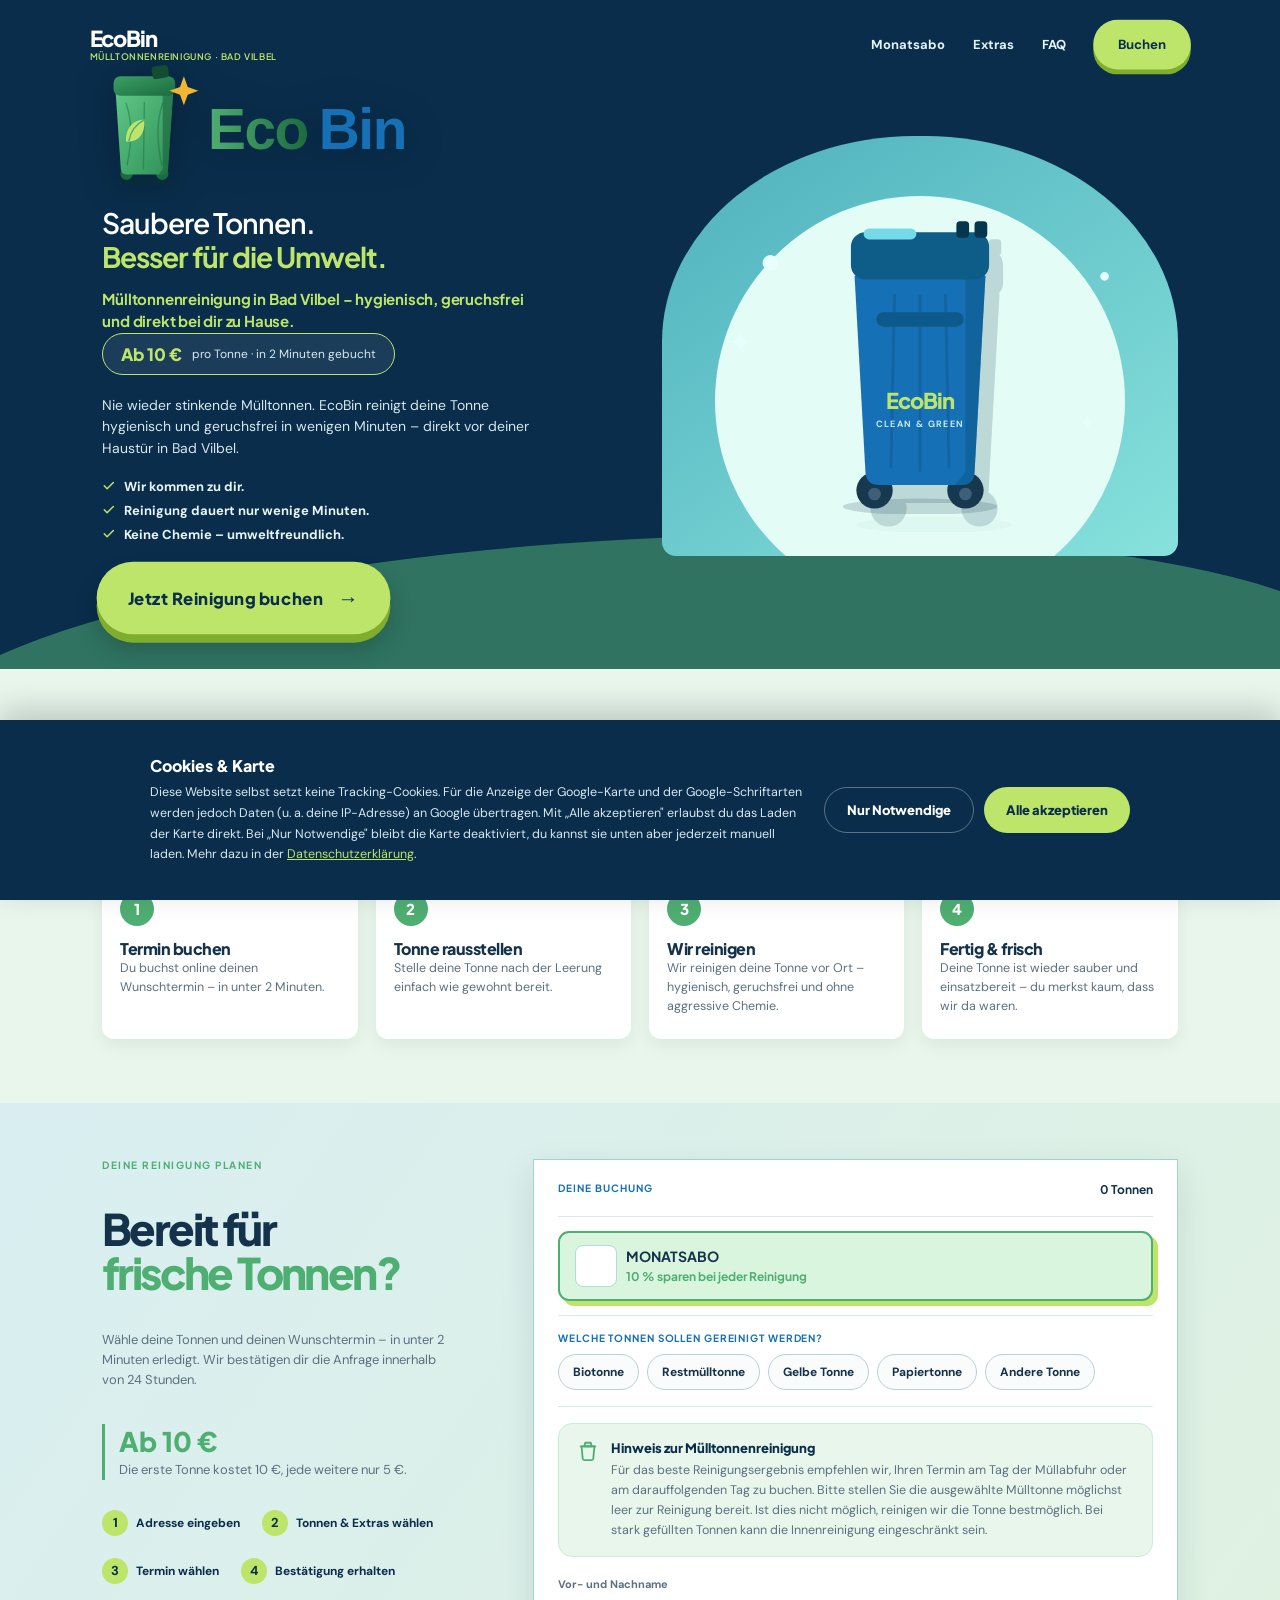
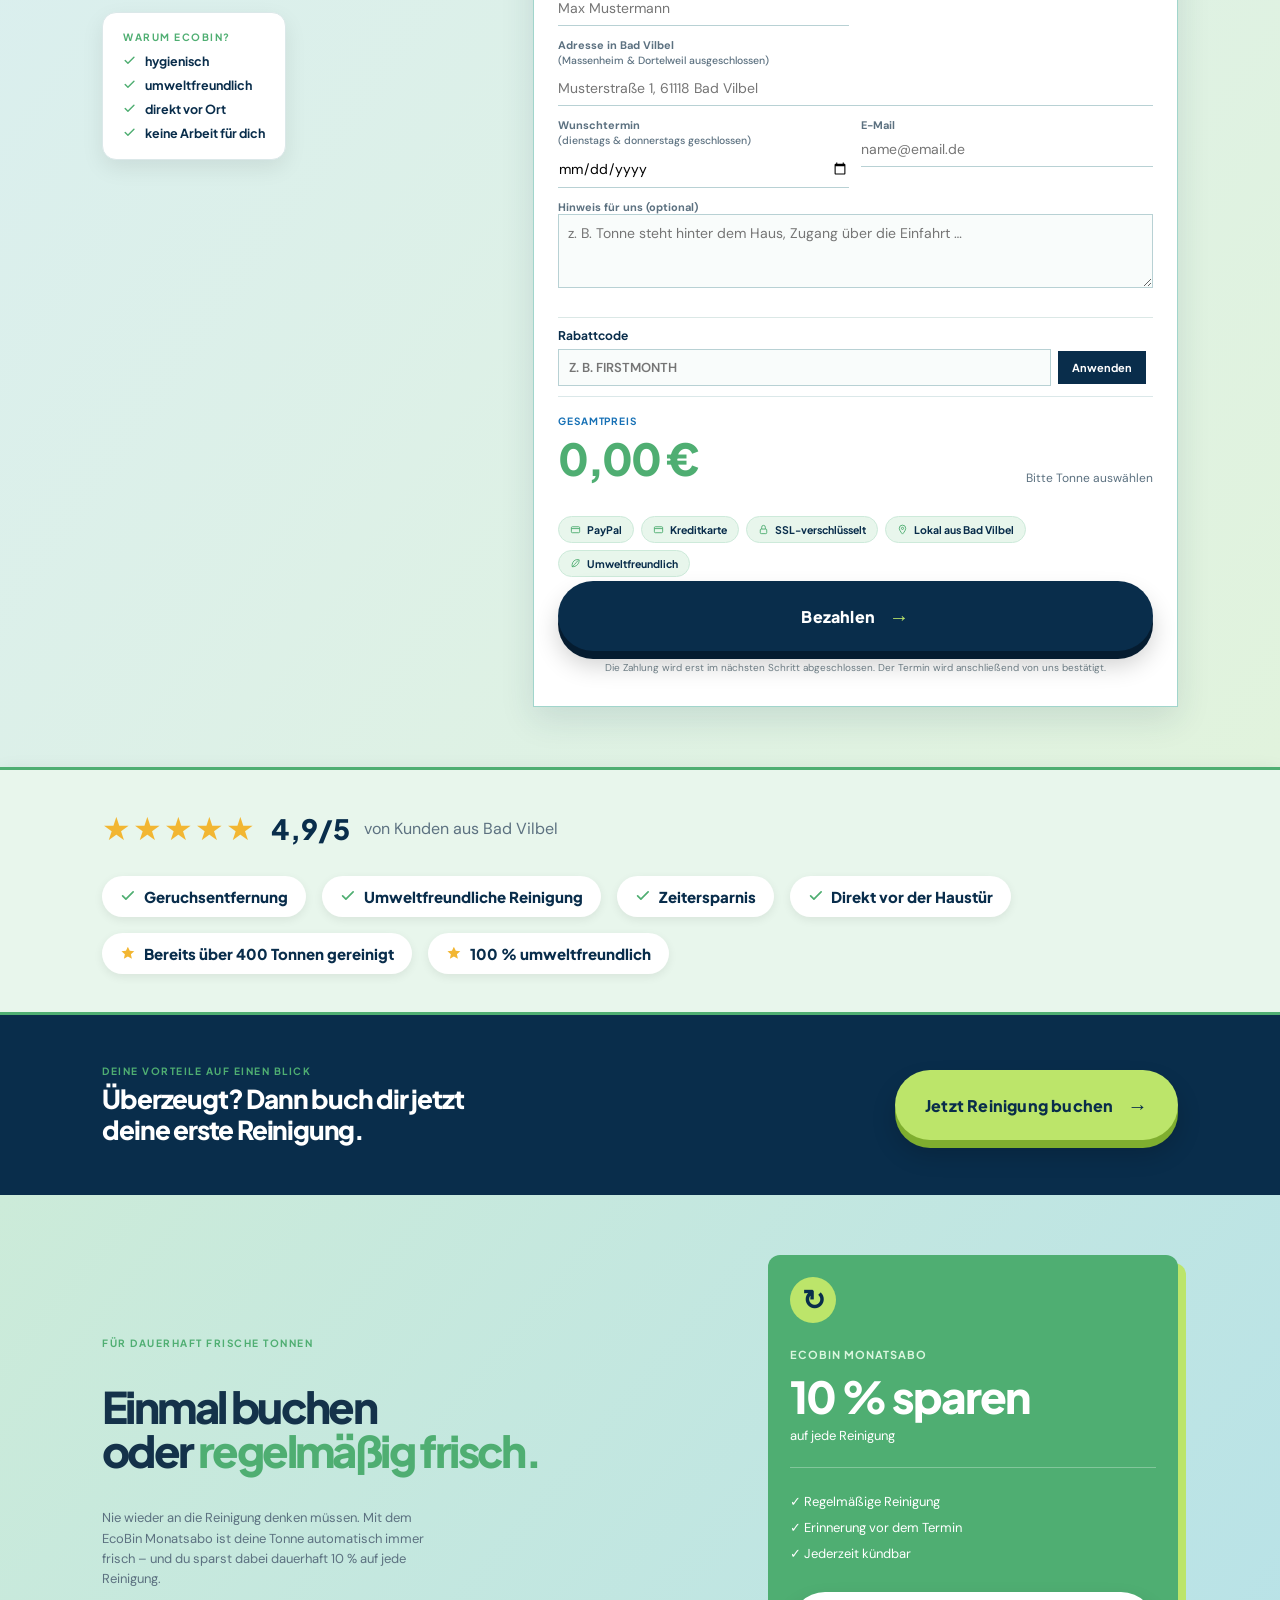
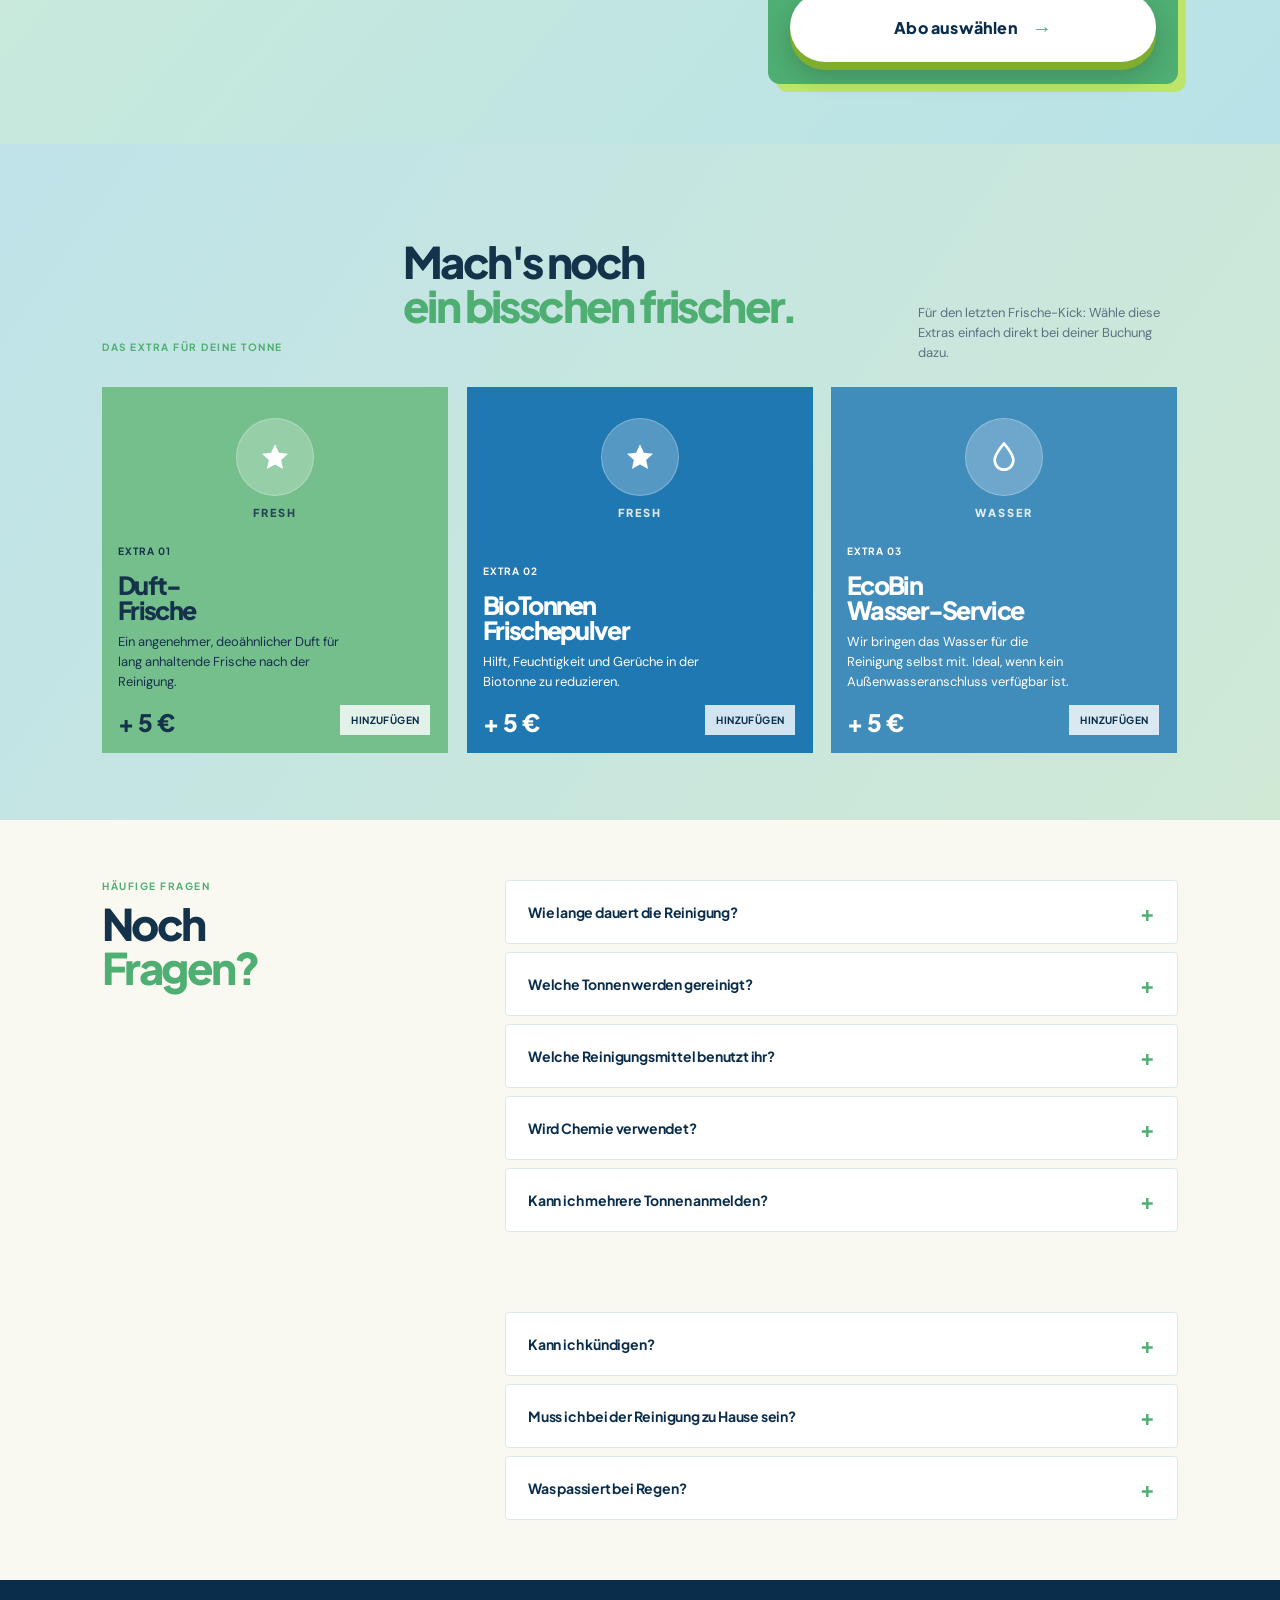
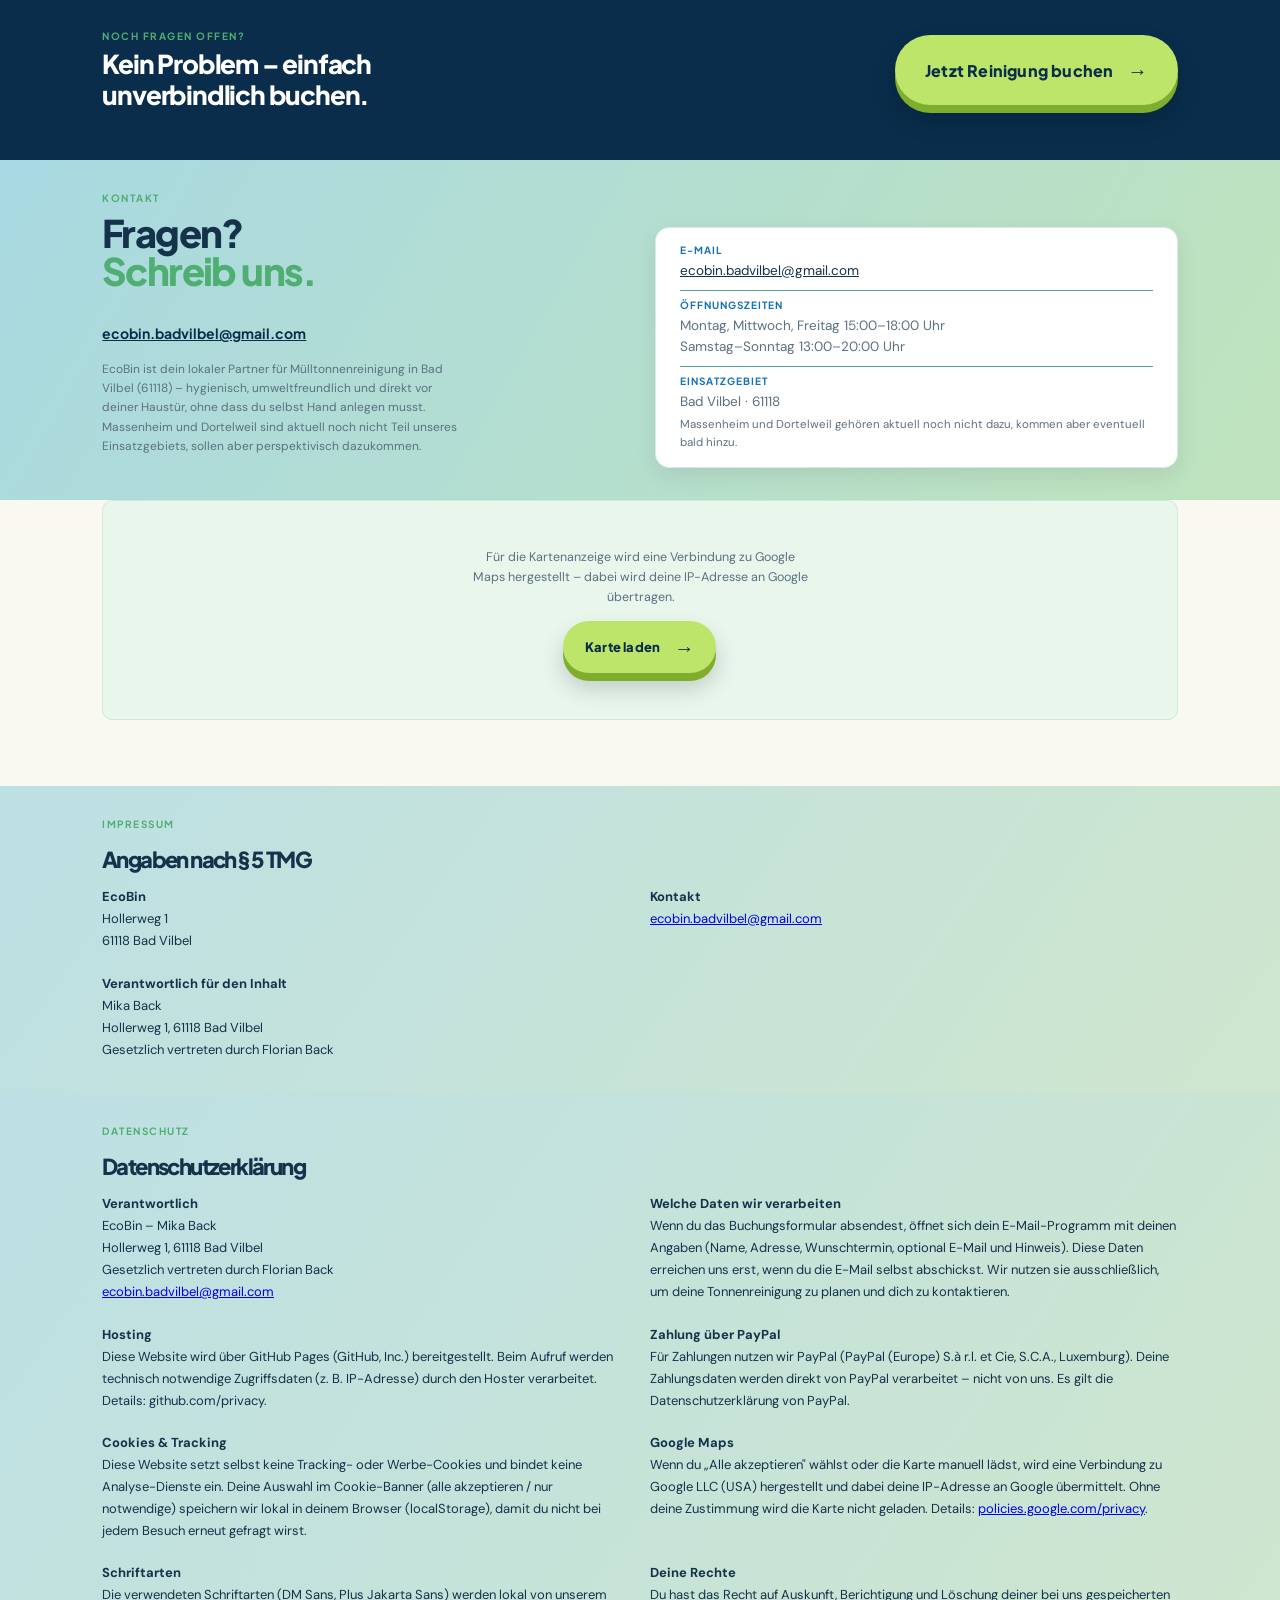
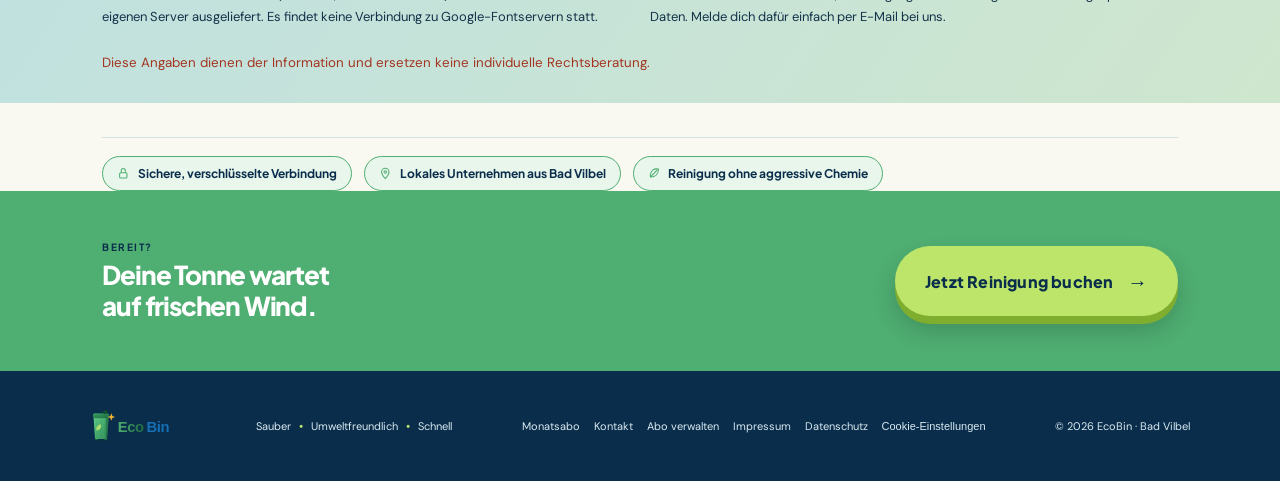
==== commit 7f53e9f0: "Add files via upload" ====
--- a/index.html
+++ b/index.html
@@ -3,16 +3,7 @@
 <header class="header"><a class="brand" href="#top"><span>EcoBin</span><small class="brand-tag">Mülltonnenreinigung · Bad Vilbel</small></a><button class="menu" type="button" aria-label="Menü öffnen" aria-expanded="false" aria-controls="site-nav"><i></i><i></i></button><nav id="site-nav"><a href="#abo">Monatsabo</a><a href="#extras">Extras</a><a href="#faq">FAQ</a><a class="nav-button" href="#buchen">Buchen</a></nav></header><main id="top">
 <section class="hero"><div class="hero-copy"><picture><source srcset="logo.svg" type="image/svg+xml"><img class="hero-logo-img" src="logo.webp" alt="EcoBin Logo" width="368" height="130" loading="eager" fetchpriority="high"></picture><p class="hero-slogan">Saubere Tonnen.<br><strong>Besser für die Umwelt.</strong></p><p class="hero-subline">Mülltonnenreinigung in Bad Vilbel – hygienisch, geruchsfrei und direkt bei dir zu Hause.</p><div class="hero-price-badge"><b>Ab 10 €</b><span>pro Tonne · in 2 Minuten gebucht</span></div><p class="lead">Nie wieder stinkende Mülltonnen. EcoBin reinigt deine Tonne hygienisch und geruchsfrei in wenigen Minuten – direkt vor deiner Haustür in Bad Vilbel.</p><ul class="hero-checks"><li><svg class="icon" aria-hidden="true"><use href="#icon-check"/></svg> Wir kommen zu dir.</li><li><svg class="icon" aria-hidden="true"><use href="#icon-check"/></svg> Reinigung dauert nur wenige Minuten.</li><li><svg class="icon" aria-hidden="true"><use href="#icon-check"/></svg> Keine Chemie – umweltfreundlich.</li></ul><a class="button green-button" href="#buchen">Jetzt Reinigung buchen <span>→</span></a></div><div class="hero-art"><div class="halo"></div><div class="drop drop-one">●</div><div class="drop drop-two">●</div><div class="sparkle spark-one">✦</div><div class="sparkle spark-two">✦</div><div class="hero-bin"><svg viewBox="0 0 200 330" xmlns="http://www.w3.org/2000/svg" role="img" aria-label="Blaue Mülltonne vor dem Haus"><ellipse cx="100" cy="322" rx="85" ry="9" fill="#04263d" opacity=".16"/><circle cx="50" cy="304" r="20" fill="#17384f"/><circle cx="150" cy="304" r="20" fill="#17384f"/><circle cx="50" cy="308" r="7" fill="#3d5f78"/><circle cx="150" cy="308" r="7" fill="#3d5f78"/><path d="M28,68 L172,68 L160,284 Q159,298 145,298 L55,298 Q41,298 40,284 Z" fill="#1670b5"/><path d="M150,68 L172,68 L160,284 Q159,298 145,298 L138,298 L150,284 Z" fill="#0d598b" opacity=".55"/><line x1="72" y1="90" x2="68" y2="278" stroke="#0d598b" stroke-width="3" opacity=".5" stroke-linecap="round"/><line x1="100" y1="90" x2="100" y2="282" stroke="#0d598b" stroke-width="3" opacity=".5" stroke-linecap="round"/><line x1="128" y1="90" x2="132" y2="278" stroke="#0d598b" stroke-width="3" opacity=".5" stroke-linecap="round"/><rect x="52" y="108" width="96" height="16" rx="8" fill="#0d598b"/><text x="100" y="215" text-anchor="middle" font-family="'Plus Jakarta Sans',sans-serif" font-weight="800" font-size="24" letter-spacing="-1" fill="#bce56a">EcoBin</text><text x="100" y="234" text-anchor="middle" font-family="'DM Sans',sans-serif" font-weight="600" font-size="10" letter-spacing="1.5" fill="#d5f6f6">CLEAN &amp; GREEN</text><rect x="24" y="20" width="152" height="52" rx="16" fill="#0e5d89"/><rect x="140" y="8" width="14" height="18" rx="4" fill="#06364d"/><rect x="160" y="8" width="14" height="18" rx="4" fill="#06364d"/><rect x="38" y="16" width="58" height="12" rx="6" fill="#75d9e7"/></svg></div></div></section>
 <section class="process reveal" id="ablauf"><div class="process-head"><p class="eyebrow blue">SO FUNKTIONIERT'S</p><h2>In vier<br><em>einfachen Schritten.</em></h2></div><ol class="process-steps"><li><span>1</span><div><h3>Termin buchen</h3><p>Du buchst online deinen Wunschtermin – in unter 2 Minuten.</p></div></li><li><span>2</span><div><h3>Tonne rausstellen</h3><p>Stelle deine Tonne nach der Leerung einfach wie gewohnt bereit.</p></div></li><li><span>3</span><div><h3>Wir reinigen</h3><p>Wir reinigen deine Tonne vor Ort – hygienisch, geruchsfrei und ohne aggressive Chemie.</p></div></li><li><span>4</span><div><h3>Fertig &amp; frisch</h3><p>Deine Tonne ist wieder sauber und einsatzbereit – du merkst kaum, dass wir da waren.</p></div></li></ol></section>
-<section class="booking" id="buchen"><div class="booking-title reveal"><p class="eyebrow blue">DEINE REINIGUNG PLANEN</p><h2>Bereit für<br><em>frische Tonnen?</em></h2><p>Wähle deine Tonnen und deinen Wunschtermin – in unter 2 Minuten erledigt. Wir bestätigen dir die Anfrage innerhalb von 24 Stunden.</p><div class="price-rule"><b>Ab 10 €</b><span>Die erste Tonne kostet 10 €, jede weitere nur 5 €.</span></div><ol class="steps"><li><b>1</b><span>Adresse eingeben</span></li><li><b>2</b><span>Tonnen &amp; Extras wählen</span></li><li><b>3</b><span>Termin wählen</span></li><li><b>4</b><span>Bestätigung erhalten</span></li></ol><div class="why-box"><p class="eyebrow blue">WARUM ECOBIN?</p><ul><li><svg class="icon" aria-hidden="true"><use href="#icon-check"/></svg> hygienisch</li><li><svg class="icon" aria-hidden="true"><use href="#icon-check"/></svg> umweltfreundlich</li><li><svg class="icon" aria-hidden="true"><use href="#icon-check"/></svg> direkt vor Ort</li><li><svg class="icon" aria-hidden="true"><use href="#icon-check"/></svg> keine Arbeit für dich</li></ul></div></div><form id="booking-form" class="booking-form reveal"><div class="form-top"><span>DEINE BUCHUNG</span><strong id="summary-count">0 Tonnen</strong></div><div class="subscription-row"><label class="subscription-check"><input id="subscription-toggle" type="checkbox"><span></span><b>MONATSABO<br><small>10 % sparen bei jeder Reinigung</small></b></label></div><div class="bin-select" role="group" aria-labelledby="bin-select-label"><small id="bin-select-label">WELCHE TONNEN SOLLEN GEREINIGT WERDEN?</small><div class="bin-checkboxes"><div class="bin-item"><label><input type="checkbox" name="binType" value="Biotonne"><span>Biotonne</span></label><div class="bin-item-qty" data-std-key="Biotonne" hidden><button type="button" data-std-qty="-1" aria-label="Weniger Biotonnen">−</button><output>1</output><button type="button" data-std-qty="1" aria-label="Mehr Biotonnen">+</button><input type="hidden" name="binQtyBiotonne" value="1"></div></div><div class="bin-item"><label><input type="checkbox" name="binType" value="Restmülltonne"><span>Restmülltonne</span></label><div class="bin-item-qty" data-std-key="Restmülltonne" hidden><button type="button" data-std-qty="-1" aria-label="Weniger Restmülltonnen">−</button><output>1</output><button type="button" data-std-qty="1" aria-label="Mehr Restmülltonnen">+</button><input type="hidden" name="binQtyRestmuelltonne" value="1"></div></div><div class="bin-item"><label><input type="checkbox" name="binType" value="Gelbe Tonne"><span>Gelbe Tonne</span></label><div class="bin-item-qty" data-std-key="Gelbe Tonne" hidden><button type="button" data-std-qty="-1" aria-label="Weniger Gelbe Tonnen">−</button><output>1</output><button type="button" data-std-qty="1" aria-label="Mehr Gelbe Tonnen">+</button><input type="hidden" name="binQtyGelbeTonne" value="1"></div></div><div class="bin-item"><label><input type="checkbox" name="binType" value="Papiertonne"><span>Papiertonne</span></label><div class="bin-item-qty" data-std-key="Papiertonne" hidden><button type="button" data-std-qty="-1" aria-label="Weniger Papiertonnen">−</button><output>1</output><button type="button" data-std-qty="1" aria-label="Mehr Papiertonnen">+</button><input type="hidden" name="binQtyPapiertonne" value="1"></div></div><div class="bin-item"><label><input id="bin-other-check" type="checkbox" name="binType" value="Andere Tonne"><span>Andere Tonne</span></label></div></div><div id="bin-other-wrap" class="bin-other-field" hidden><small>Wie viele Tonnen der jeweiligen Art?</small><div class="bin-other-qty"><div class="bin-qty-row" data-key="normal"><div><b>Sonstige Tonne</b><small>z. B. Elektronikmülltonne · gleiche Größe wie eine normale Tonne, aber keine Bio-, Rest-, Gelbe oder Papiertonne</small></div><div class="quantity"><button type="button" data-qty="-1">−</button><output>0</output><button type="button" data-qty="1">+</button><input type="hidden" name="otherBinQtyNormal" value="0"></div></div><div class="bin-qty-row" data-key="gross"><div><b>Große Mülltonne</b><small>15 € je Tonne</small></div><div class="quantity"><button type="button" data-qty="-1">−</button><output>0</output><button type="button" data-qty="1">+</button><input type="hidden" name="otherBinQtyGross" value="0"></div></div><div class="bin-qty-row" data-key="container"><div><b>Container</b><small>30 € je Container</small></div><div class="quantity"><button type="button" data-qty="-1">−</button><output>0</output><button type="button" data-qty="1">+</button><input type="hidden" name="otherBinQtyContainer" value="0"></div></div></div><label class="bin-other-desc">Beschreibung<textarea name="otherBinDescription" placeholder="z. B. Standort, Größe, Zugang …"></textarea></label></div></div><div class="info-notice"><span class="info-notice-icon" aria-hidden="true"><svg class="icon" aria-hidden="true"><use href="#icon-bin"/></svg></span><div><strong>Hinweis zur Mülltonnenreinigung</strong><p>Für das beste Reinigungsergebnis empfehlen wir, Ihren Termin am Tag der Müllabfuhr oder am darauffolgenden Tag zu buchen. Bitte stellen Sie die ausgewählte Mülltonne möglichst leer zur Reinigung bereit. Ist dies nicht möglich, reinigen wir die Tonne bestmöglich. Bei stark gefüllten Tonnen kann die Innenreinigung eingeschränkt sein.</p></div></div><div class="form-grid"><label>Vor- und Nachname<input required name="name" placeholder="Max Mustermann" autocomplete="name"></label><label class="wide">Adresse in Bad Vilbel <small class="closed-note">(Massenheim &amp; Dortelweil ausgeschlossen)</small><input required name="address" placeholder="Musterstraße 1, 61118 Bad Vilbel" autocomplete="street-address"></label><label>Wunschtermin <small class="closed-note">(dienstags &amp; donnerstags geschlossen)</small><input id="requested-date" required name="date" type="date"></label><label>E-Mail<input id="customer-email" required name="email" type="email" placeholder="name@email.de" autocomplete="email"></label><label class="wide">Hinweis für uns (optional)<textarea name="note" placeholder="z. B. Tonne steht hinter dem Haus, Zugang über die Einfahrt …"></textarea></label></div><p id="validation-message" class="validation-message" hidden></p><div class="discount-box" id="discount-box">
-<label for="discount-code">Rabattcode</label>
-<div class="discount-input-row">
-<input id="discount-code" name="discountCode" type="text" inputmode="text" autocomplete="off" placeholder="z. B. ECObin15" maxlength="40">
-<button id="discount-apply" type="button">Anwenden</button>
-</div>
-<p id="discount-message" class="discount-message" hidden></p>
-<input type="hidden" name="discountPercent" id="discount-percent" value="0">
-<input type="hidden" name="discountBaseAmount" id="discount-base-amount" value="0">
-</div><div class="booking-total"><div><small>GESAMTPREIS</small><strong id="total-price">0,00 €</strong></div><p id="price-note">Bitte Tonne auswählen</p></div><div class="trust-mini-row"><span class="trust-chip"><svg class="icon" aria-hidden="true"><use href="#icon-card"/></svg> PayPal</span><span class="trust-chip"><svg class="icon" aria-hidden="true"><use href="#icon-card"/></svg> Kreditkarte</span><span class="trust-chip"><svg class="icon" aria-hidden="true"><use href="#icon-lock"/></svg> SSL-verschlüsselt</span><span class="trust-chip"><svg class="icon" aria-hidden="true"><use href="#icon-pin"/></svg> Lokal aus Bad Vilbel</span><span class="trust-chip"><svg class="icon" aria-hidden="true"><use href="#icon-leaf"/></svg> Umweltfreundlich</span></div><button class="button dark-button" type="submit">Bezahlen <span>→</span></button><p class="form-legal">Die Zahlung wird erst im nächsten Schritt abgeschlossen. Der Termin wird anschließend von uns bestätigt.</p></form></section>
+<section class="booking" id="buchen"><div class="booking-title reveal"><p class="eyebrow blue">DEINE REINIGUNG PLANEN</p><h2>Bereit für<br><em>frische Tonnen?</em></h2><p>Wähle deine Tonnen und deinen Wunschtermin – in unter 2 Minuten erledigt. Wir bestätigen dir die Anfrage innerhalb von 24 Stunden.</p><div class="price-rule"><b>Ab 10 €</b><span>Die erste Tonne kostet 10 €, jede weitere nur 5 €.</span></div><ol class="steps"><li><b>1</b><span>Adresse eingeben</span></li><li><b>2</b><span>Tonnen &amp; Extras wählen</span></li><li><b>3</b><span>Termin wählen</span></li><li><b>4</b><span>Bestätigung erhalten</span></li></ol><div class="why-box"><p class="eyebrow blue">WARUM ECOBIN?</p><ul><li><svg class="icon" aria-hidden="true"><use href="#icon-check"/></svg> hygienisch</li><li><svg class="icon" aria-hidden="true"><use href="#icon-check"/></svg> umweltfreundlich</li><li><svg class="icon" aria-hidden="true"><use href="#icon-check"/></svg> direkt vor Ort</li><li><svg class="icon" aria-hidden="true"><use href="#icon-check"/></svg> keine Arbeit für dich</li></ul></div></div><form id="booking-form" class="booking-form reveal"><div class="form-top"><span>DEINE BUCHUNG</span><strong id="summary-count">0 Tonnen</strong></div><div class="subscription-row"><label class="subscription-check"><input id="subscription-toggle" type="checkbox"><span></span><b>MONATSABO<br><small>10 % sparen bei jeder Reinigung</small></b></label></div><div class="bin-select" role="group" aria-labelledby="bin-select-label"><small id="bin-select-label">WELCHE TONNEN SOLLEN GEREINIGT WERDEN?</small><div class="bin-checkboxes"><div class="bin-item"><label><input type="checkbox" name="binType" value="Biotonne"><span>Biotonne</span></label><div class="bin-item-qty" data-std-key="Biotonne" hidden><button type="button" data-std-qty="-1" aria-label="Weniger Biotonnen">−</button><output>1</output><button type="button" data-std-qty="1" aria-label="Mehr Biotonnen">+</button><input type="hidden" name="binQtyBiotonne" value="1"></div></div><div class="bin-item"><label><input type="checkbox" name="binType" value="Restmülltonne"><span>Restmülltonne</span></label><div class="bin-item-qty" data-std-key="Restmülltonne" hidden><button type="button" data-std-qty="-1" aria-label="Weniger Restmülltonnen">−</button><output>1</output><button type="button" data-std-qty="1" aria-label="Mehr Restmülltonnen">+</button><input type="hidden" name="binQtyRestmuelltonne" value="1"></div></div><div class="bin-item"><label><input type="checkbox" name="binType" value="Gelbe Tonne"><span>Gelbe Tonne</span></label><div class="bin-item-qty" data-std-key="Gelbe Tonne" hidden><button type="button" data-std-qty="-1" aria-label="Weniger Gelbe Tonnen">−</button><output>1</output><button type="button" data-std-qty="1" aria-label="Mehr Gelbe Tonnen">+</button><input type="hidden" name="binQtyGelbeTonne" value="1"></div></div><div class="bin-item"><label><input type="checkbox" name="binType" value="Papiertonne"><span>Papiertonne</span></label><div class="bin-item-qty" data-std-key="Papiertonne" hidden><button type="button" data-std-qty="-1" aria-label="Weniger Papiertonnen">−</button><output>1</output><button type="button" data-std-qty="1" aria-label="Mehr Papiertonnen">+</button><input type="hidden" name="binQtyPapiertonne" value="1"></div></div><div class="bin-item"><label><input id="bin-other-check" type="checkbox" name="binType" value="Andere Tonne"><span>Andere Tonne</span></label></div></div><div id="bin-other-wrap" class="bin-other-field" hidden><small>Wie viele Tonnen der jeweiligen Art?</small><div class="bin-other-qty"><div class="bin-qty-row" data-key="normal"><div><b>Sonstige Tonne</b><small>z. B. Elektronikmülltonne · gleiche Größe wie eine normale Tonne, aber keine Bio-, Rest-, Gelbe oder Papiertonne</small></div><div class="quantity"><button type="button" data-qty="-1">−</button><output>0</output><button type="button" data-qty="1">+</button><input type="hidden" name="otherBinQtyNormal" value="0"></div></div><div class="bin-qty-row" data-key="gross"><div><b>Große Mülltonne</b><small>15 € je Tonne</small></div><div class="quantity"><button type="button" data-qty="-1">−</button><output>0</output><button type="button" data-qty="1">+</button><input type="hidden" name="otherBinQtyGross" value="0"></div></div><div class="bin-qty-row" data-key="container"><div><b>Container</b><small>30 € je Container</small></div><div class="quantity"><button type="button" data-qty="-1">−</button><output>0</output><button type="button" data-qty="1">+</button><input type="hidden" name="otherBinQtyContainer" value="0"></div></div></div><label class="bin-other-desc">Beschreibung<textarea name="otherBinDescription" placeholder="z. B. Standort, Größe, Zugang …"></textarea></label></div></div><div class="info-notice"><span class="info-notice-icon" aria-hidden="true"><svg class="icon" aria-hidden="true"><use href="#icon-bin"/></svg></span><div><strong>Hinweis zur Mülltonnenreinigung</strong><p>Für das beste Reinigungsergebnis empfehlen wir, Ihren Termin am Tag der Müllabfuhr oder am darauffolgenden Tag zu buchen. Bitte stellen Sie die ausgewählte Mülltonne möglichst leer zur Reinigung bereit. Ist dies nicht möglich, reinigen wir die Tonne bestmöglich. Bei stark gefüllten Tonnen kann die Innenreinigung eingeschränkt sein.</p></div></div><div class="form-grid"><label>Vor- und Nachname<input required name="name" placeholder="Max Mustermann" autocomplete="name"></label><label class="wide">Adresse in Bad Vilbel <small class="closed-note">(Massenheim &amp; Dortelweil ausgeschlossen)</small><input required name="address" placeholder="Musterstraße 1, 61118 Bad Vilbel" autocomplete="street-address"></label><label>Wunschtermin <small class="closed-note">(dienstags &amp; donnerstags geschlossen)</small><input id="requested-date" required name="date" type="date"></label><label>E-Mail<input id="customer-email" required name="email" type="email" placeholder="name@email.de" autocomplete="email"></label><label class="wide">Hinweis für uns (optional)<textarea name="note" placeholder="z. B. Tonne steht hinter dem Haus, Zugang über die Einfahrt …"></textarea></label></div><div class="discount-box" id="discount-box"><div class="discount-title">Rabattcode</div><div class="discount-row"><input id="discount-code" type="text" inputmode="text" autocomplete="off" placeholder="z. B. FIRSTMONTH" aria-label="Rabattcode"><button id="discount-apply" type="button">Anwenden</button><span id="discount-result" class="discount-result" aria-live="polite"></span></div></div><p id="validation-message" class="validation-message" hidden></p><div class="booking-total"><div><small>GESAMTPREIS</small><strong id="total-price">0,00 €</strong></div><p id="price-note">Bitte Tonne auswählen</p></div><div class="trust-mini-row"><span class="trust-chip"><svg class="icon" aria-hidden="true"><use href="#icon-card"/></svg> PayPal</span><span class="trust-chip"><svg class="icon" aria-hidden="true"><use href="#icon-card"/></svg> Kreditkarte</span><span class="trust-chip"><svg class="icon" aria-hidden="true"><use href="#icon-lock"/></svg> SSL-verschlüsselt</span><span class="trust-chip"><svg class="icon" aria-hidden="true"><use href="#icon-pin"/></svg> Lokal aus Bad Vilbel</span><span class="trust-chip"><svg class="icon" aria-hidden="true"><use href="#icon-leaf"/></svg> Umweltfreundlich</span></div><button class="button dark-button" type="submit">Bezahlen <span>→</span></button><p class="form-legal">Die Zahlung wird erst im nächsten Schritt abgeschlossen. Der Termin wird anschließend von uns bestätigt.</p></form></section>
 <section class="trust-bar"><div class="trust-rating" role="img" aria-label="Bewertung 4,9 von 5 Sternen, von Kunden aus Bad Vilbel"><span class="stars" aria-hidden="true">★★★★★</span><b aria-hidden="true">4,9/5</b><span aria-hidden="true">von Kunden aus Bad Vilbel</span></div><ul class="trust-points"><li><svg class="icon" aria-hidden="true"><use href="#icon-check"/></svg> Geruchsentfernung</li><li><svg class="icon" aria-hidden="true"><use href="#icon-check"/></svg> Umweltfreundliche Reinigung</li><li><svg class="icon" aria-hidden="true"><use href="#icon-check"/></svg> Zeitersparnis</li><li><svg class="icon" aria-hidden="true"><use href="#icon-check"/></svg> Direkt vor der Haustür</li><li class="trust-point-highlight"><svg class="icon" aria-hidden="true"><use href="#icon-star"/></svg> Bereits über 400 Tonnen gereinigt</li><li class="trust-point-highlight"><svg class="icon" aria-hidden="true"><use href="#icon-star"/></svg> 100 % umweltfreundlich</li></ul></section><section class="cta-banner reveal"><div><p class="eyebrow blue">DEINE VORTEILE AUF EINEN BLICK</p><h3>Überzeugt? Dann buch dir jetzt<br>deine erste Reinigung.</h3></div><a class="button green-button" href="#buchen">Jetzt Reinigung buchen <span>→</span></a></section>
 <section class="subscription" id="abo"><div class="subscription-copy reveal"><p class="eyebrow blue">FÜR DAUERHAFT FRISCHE TONNEN</p><h2>Einmal buchen<br>oder <em>regelmäßig frisch.</em></h2><p>Nie wieder an die Reinigung denken müssen. Mit dem EcoBin Monatsabo ist deine Tonne automatisch immer frisch – und du sparst dabei dauerhaft 10 % auf jede Reinigung.</p></div><div class="abo-card reveal"><div class="abo-icon">↻</div><p>EcoBin Monatsabo</p><h3>10 % sparen</h3><span>auf jede Reinigung</span><ul><li>✓ Regelmäßige Reinigung</li><li>✓ Erinnerung vor dem Termin</li><li>✓ Jederzeit kündbar</li></ul><a href="#buchen" data-select-subscription class="button green-button">Abo auswählen <span>→</span></a></div></section>
 <section class="extras" id="extras"><div class="extras-head reveal"><p class="eyebrow blue">DAS EXTRA FÜR DEINE TONNE</p><h2>Mach's noch<br><em>ein bisschen frischer.</em></h2><p>Für den letzten Frische-Kick: Wähle diese Extras einfach direkt bei deiner Buchung dazu.</p></div><div class="extras-grid"><article class="extra-card green reveal"><div class="extra-art"><span class="extra-icon"><svg class="icon" aria-hidden="true"><use href="#icon-star"/></svg></span><b>FRESH</b></div><div><small>EXTRA 01</small><h3>Duft-<br>Frische</h3><p>Ein angenehmer, deoähnlicher Duft für lang anhaltende Frische nach der Reinigung.</p><strong>+ 5 €</strong></div><label><input class="extra-input" type="checkbox" value="Duft-Frische" data-price="5"><span class="add-label">Hinzufügen</span></label></article><article class="extra-card blue reveal"><div class="extra-art"><span class="extra-icon"><svg class="icon" aria-hidden="true"><use href="#icon-star"/></svg></span><b>FRESH</b></div><div><small>EXTRA 02</small><h3>BioTonnen<br>Frischepulver</h3><p>Hilft, Feuchtigkeit und Gerüche in der Biotonne zu reduzieren.</p><strong>+ 5 €</strong></div><label><input class="extra-input" type="checkbox" value="BioTonnen Frischepulver" data-price="5"><span class="add-label">Hinzufügen</span></label></article><article class="extra-card water-card reveal"><div class="extra-art"><span class="extra-icon"><svg class="icon" aria-hidden="true"><use href="#icon-droplet"/></svg></span><b>WASSER</b></div><div><small>EXTRA 03</small><h3>EcoBin<br>Wasser-Service</h3><p>Wir bringen das Wasser für die Reinigung selbst mit. Ideal, wenn kein Außenwasseranschluss verfügbar ist.</p><strong>+ 5 €</strong></div><label><input id="water-extra" class="extra-input" type="checkbox" value="EcoBin Wasser-Service" data-price="5"><span class="add-label">Hinzufügen</span></label></article></div></section>
